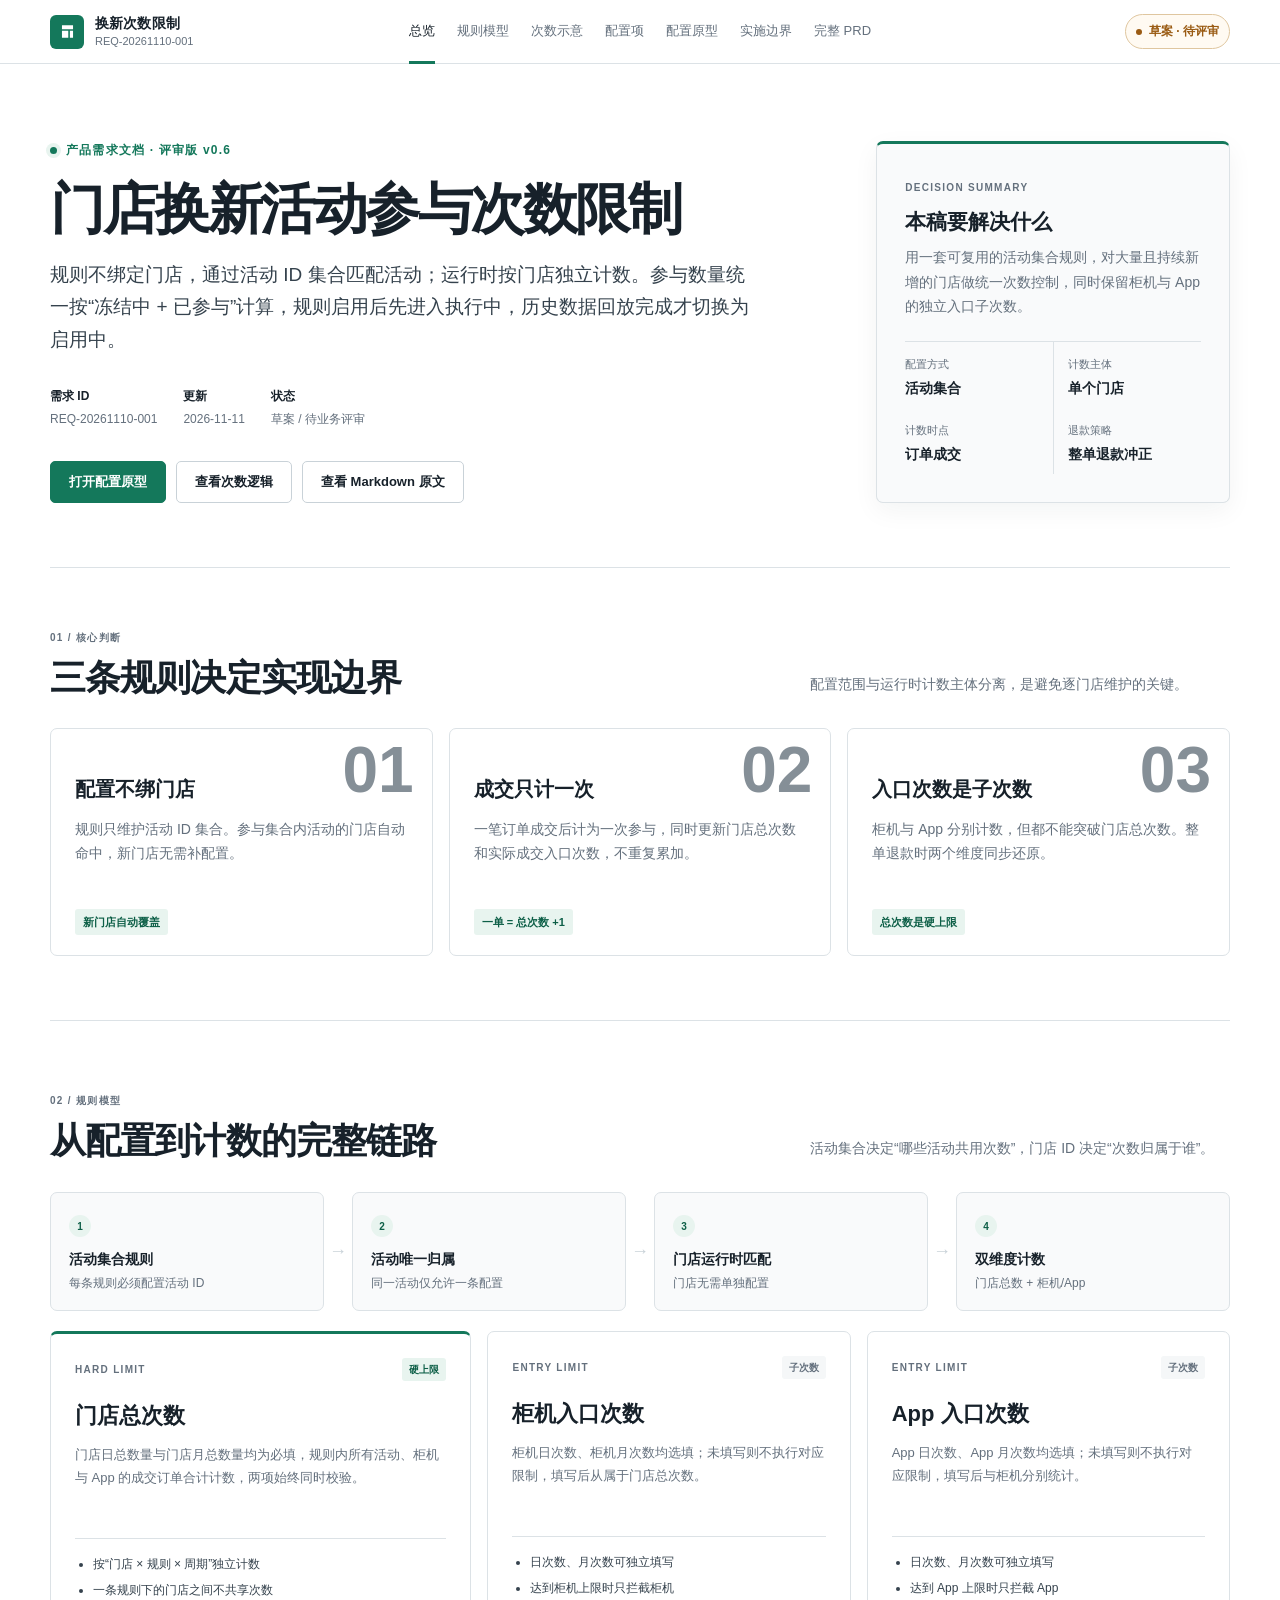
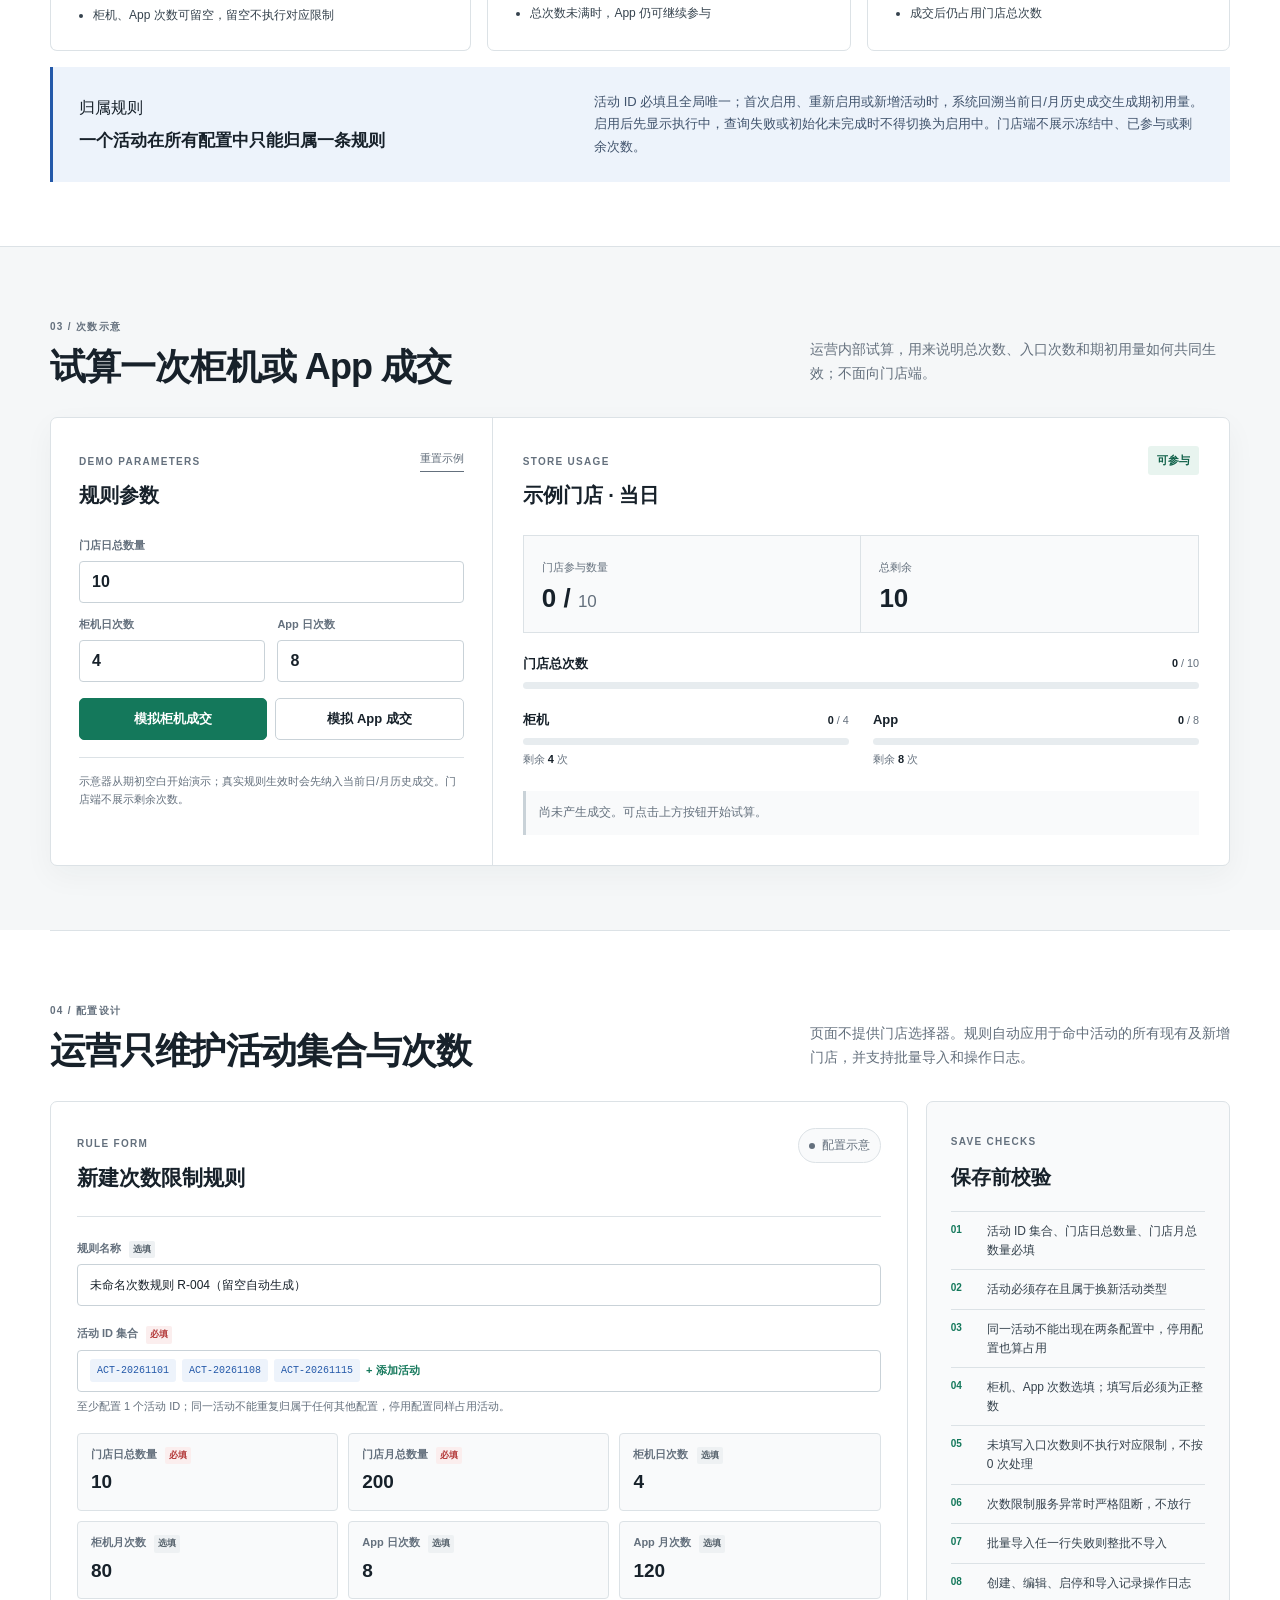
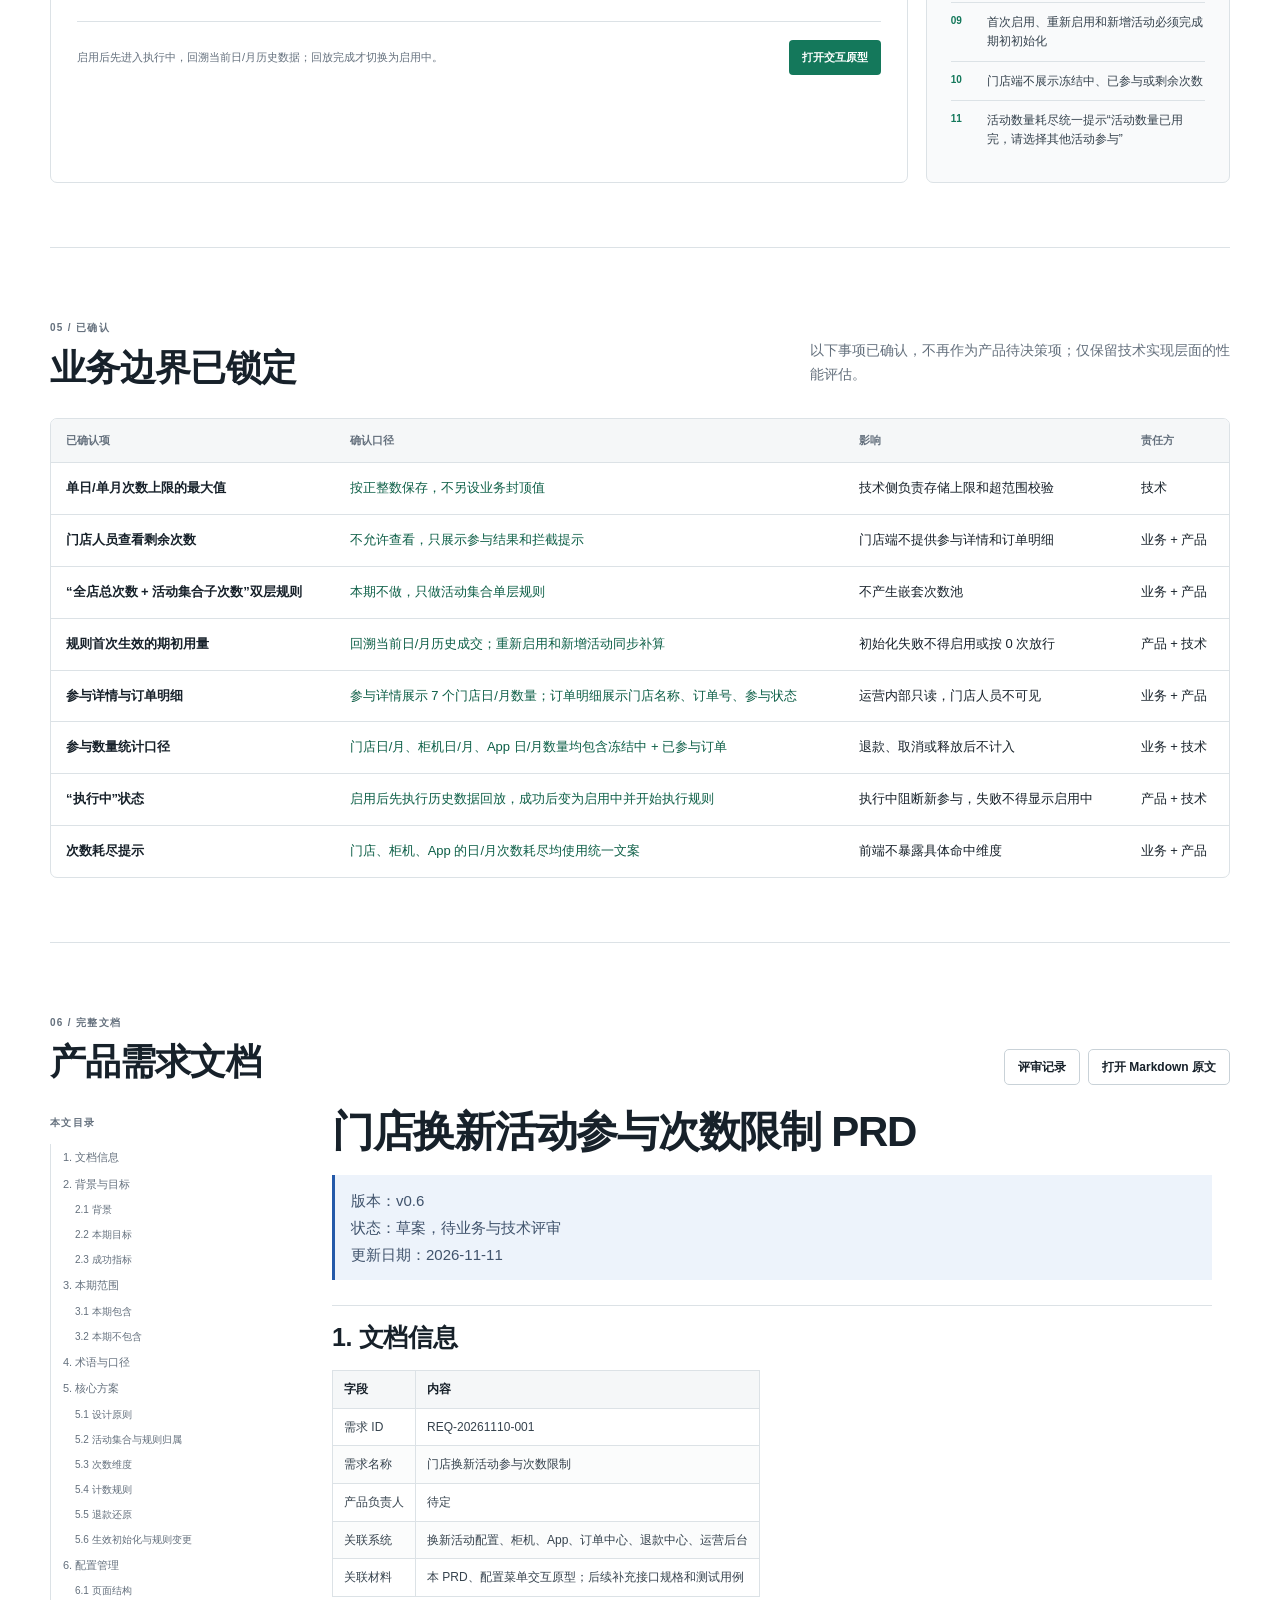
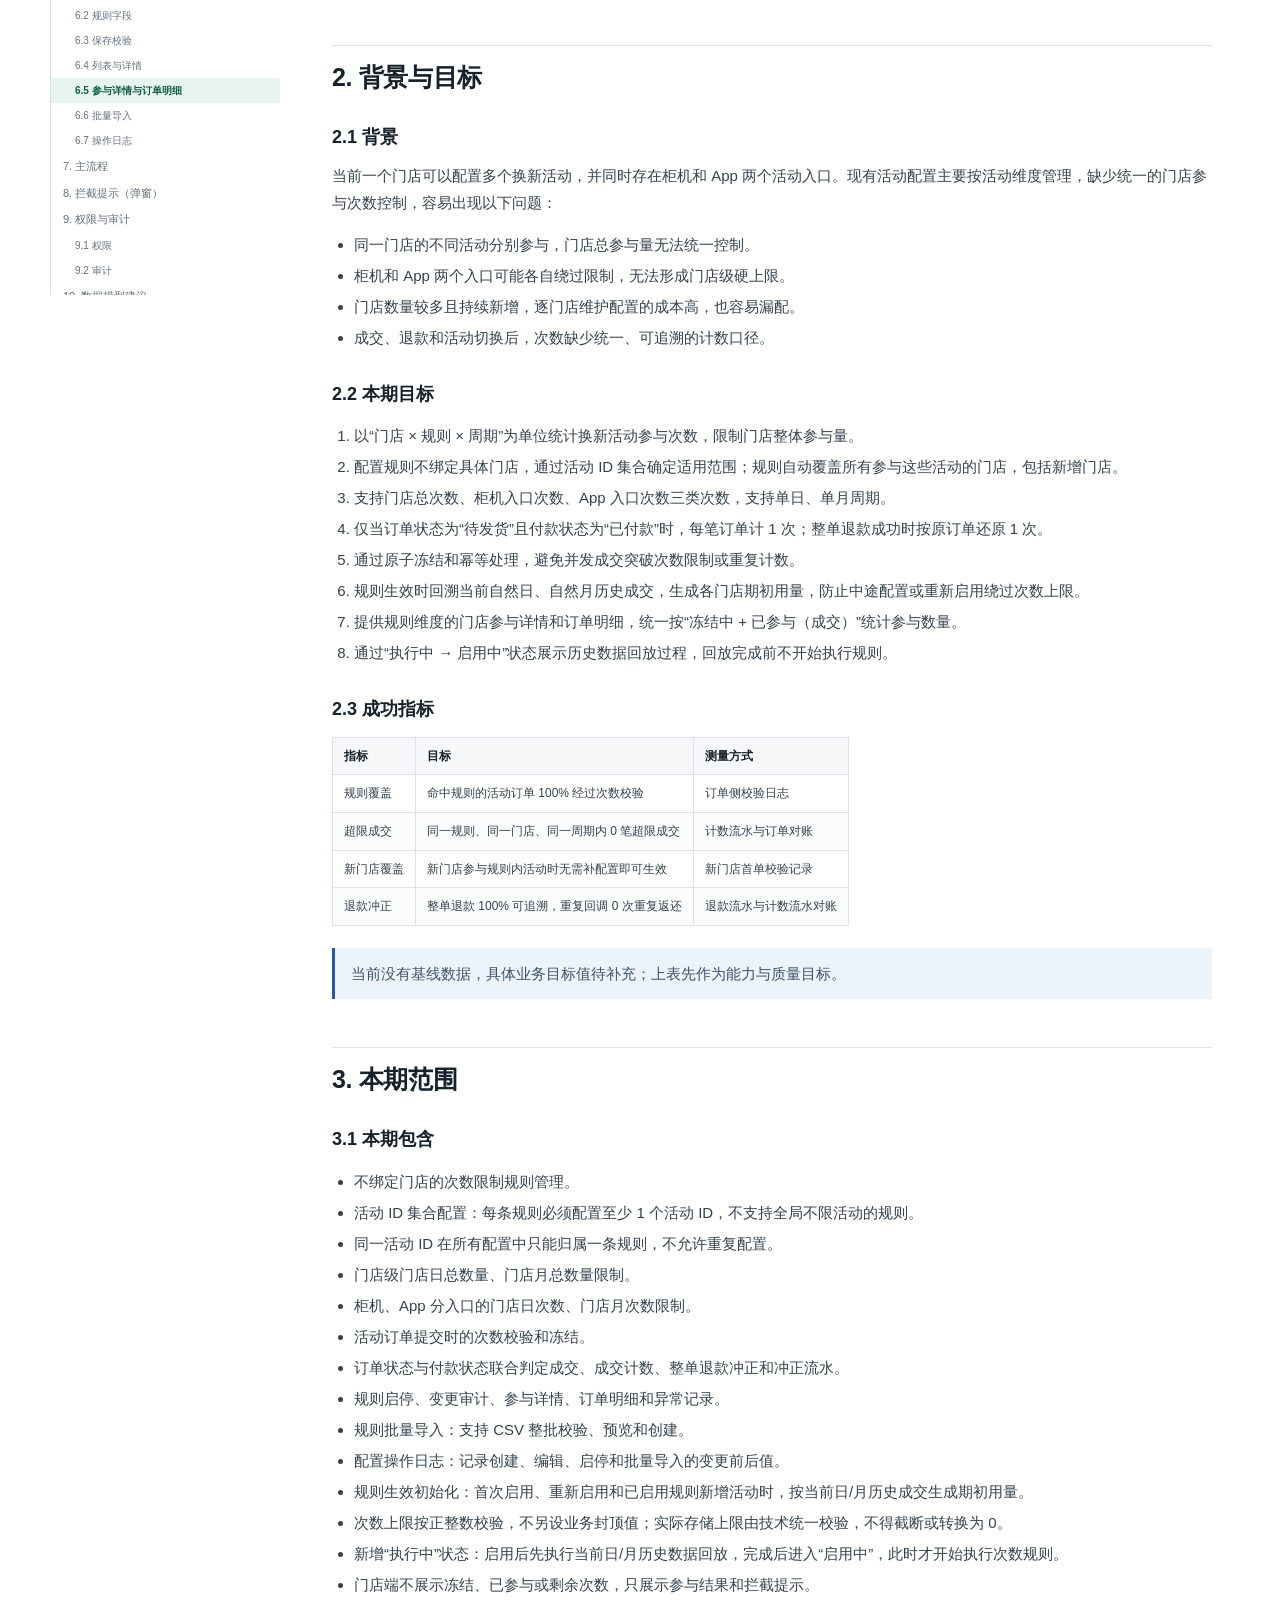
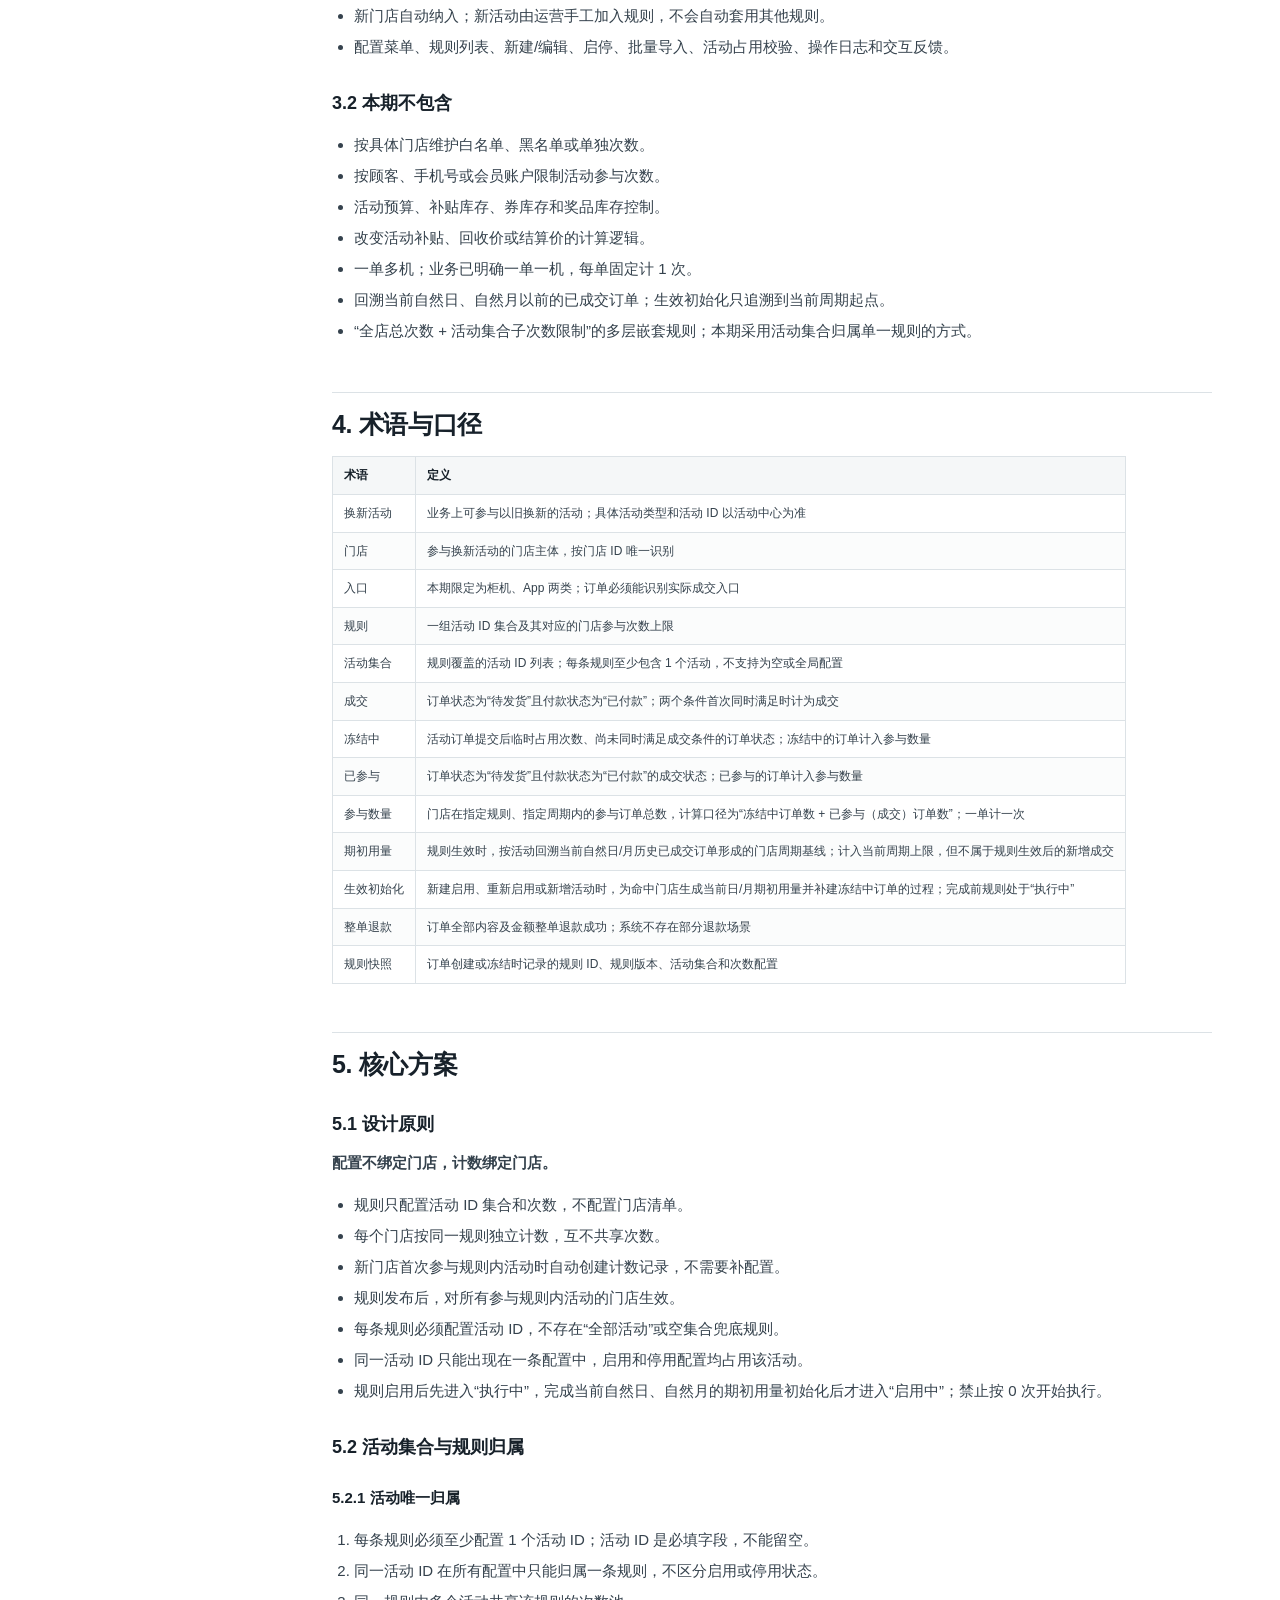
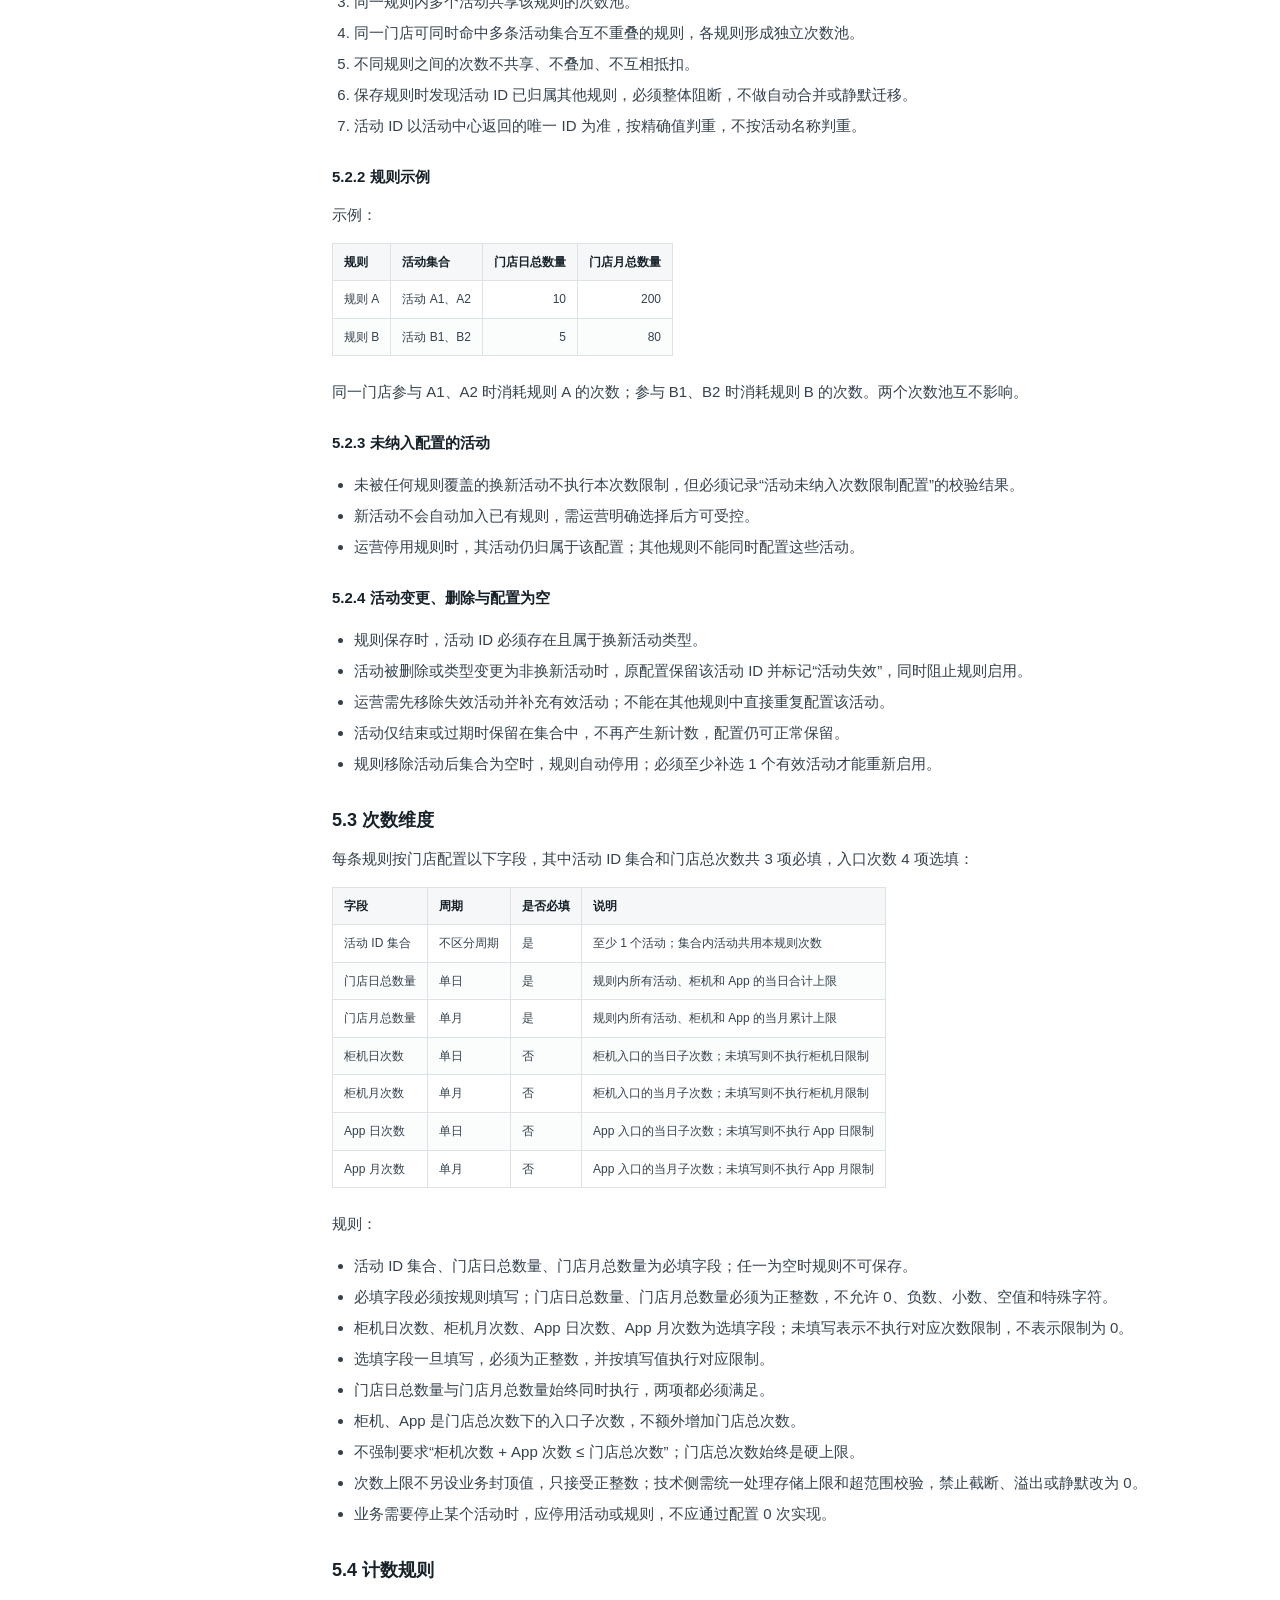
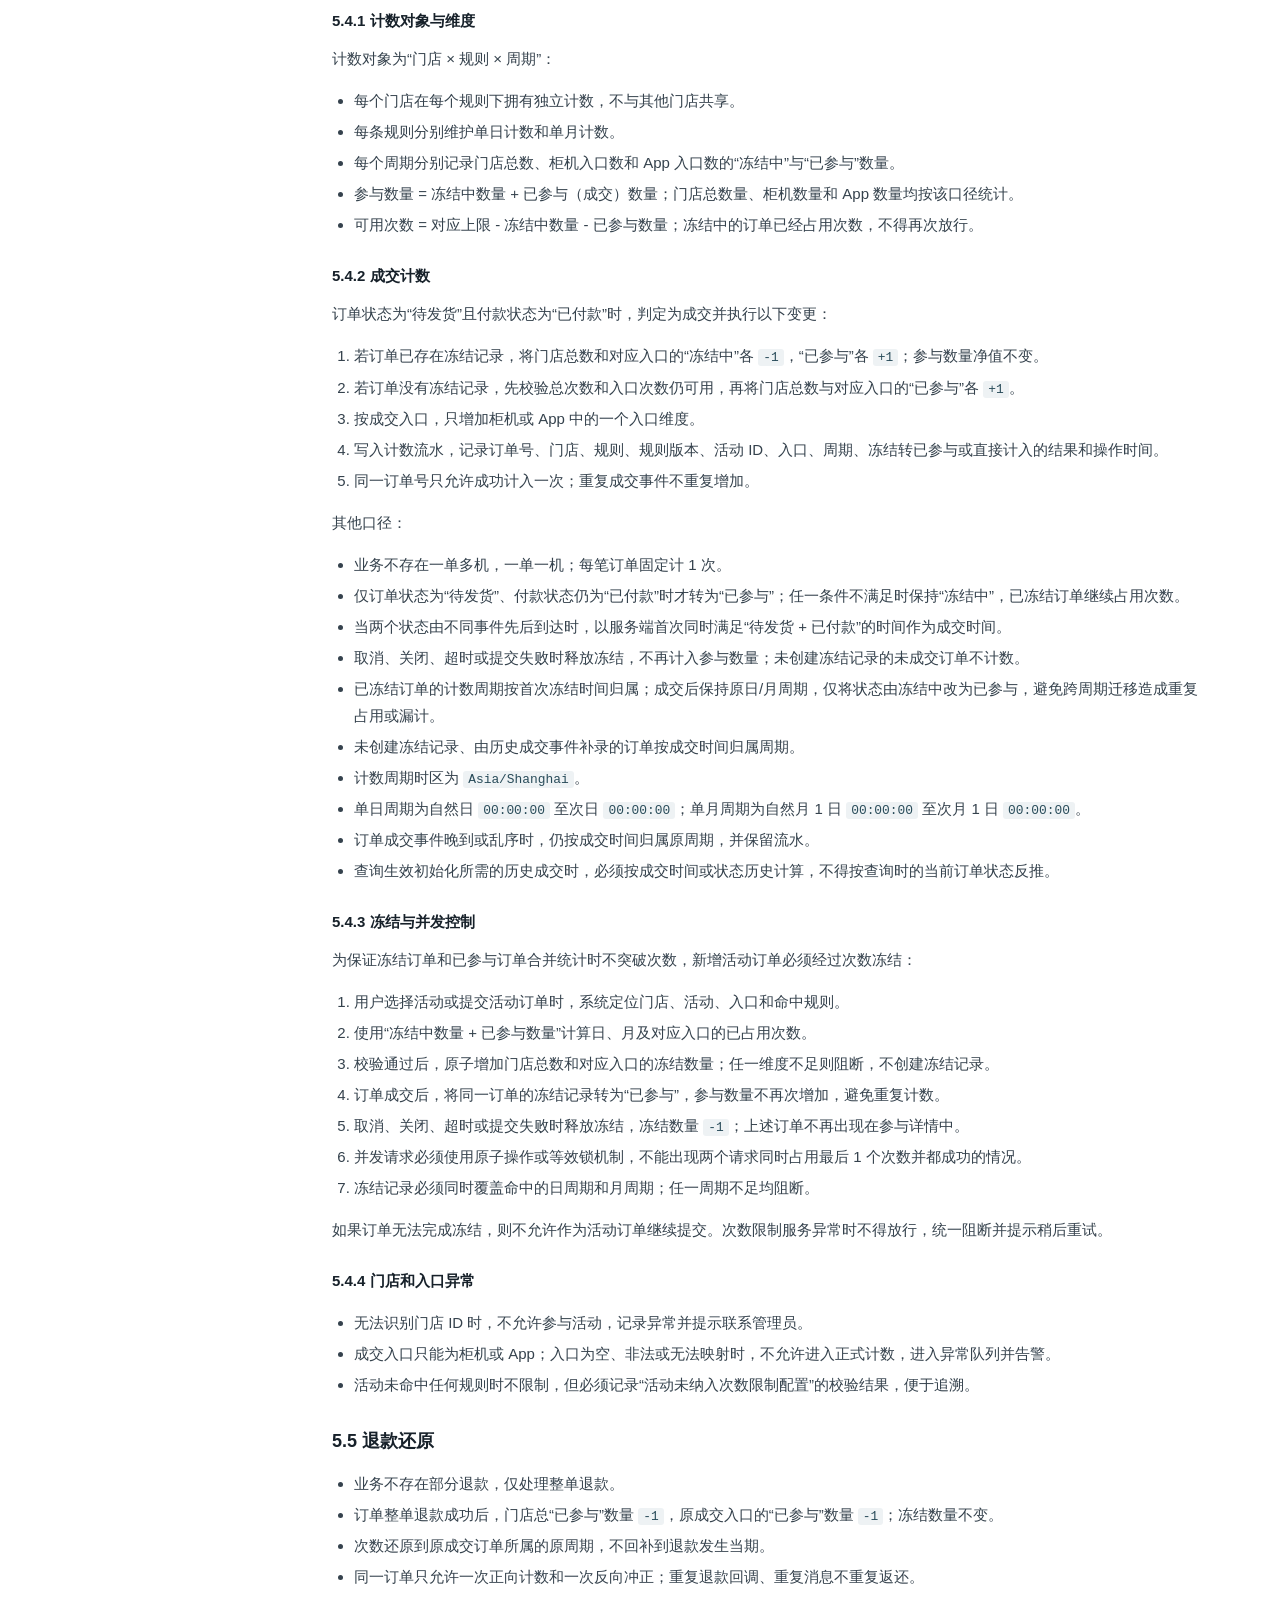
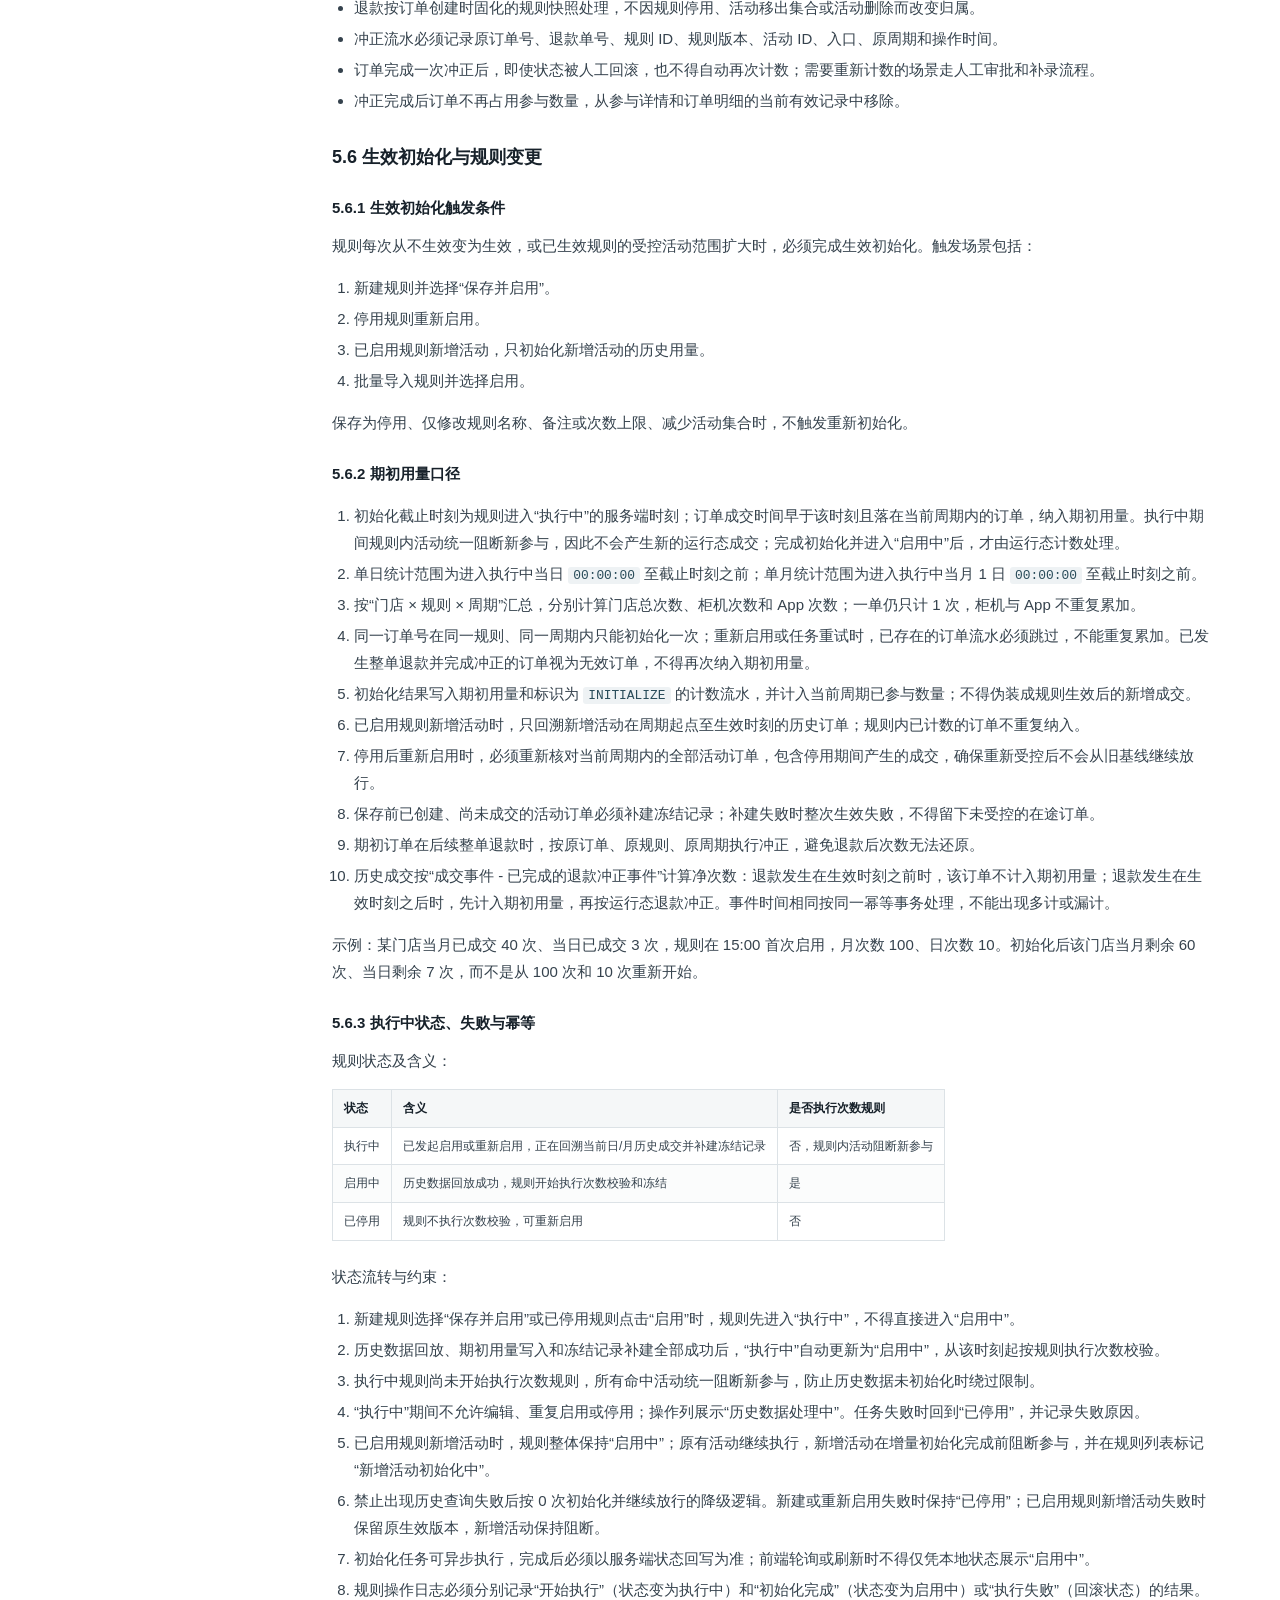
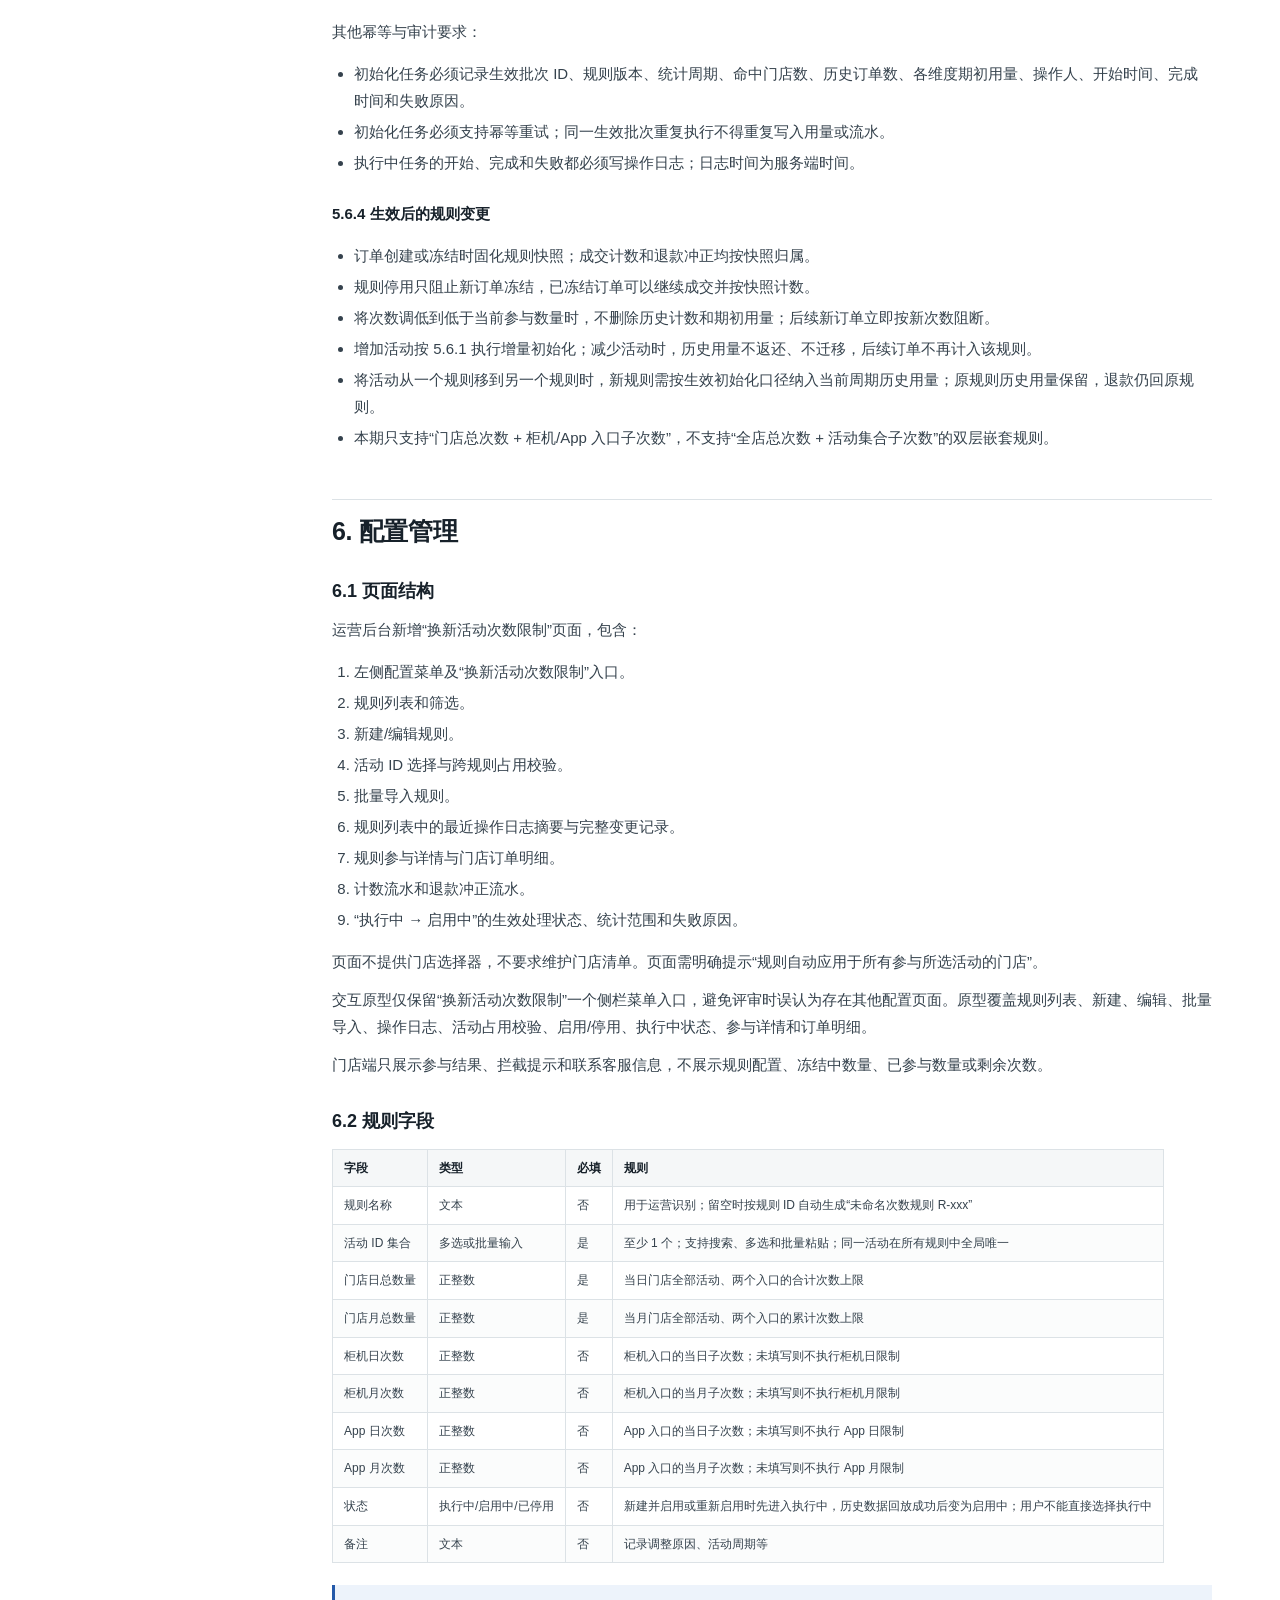
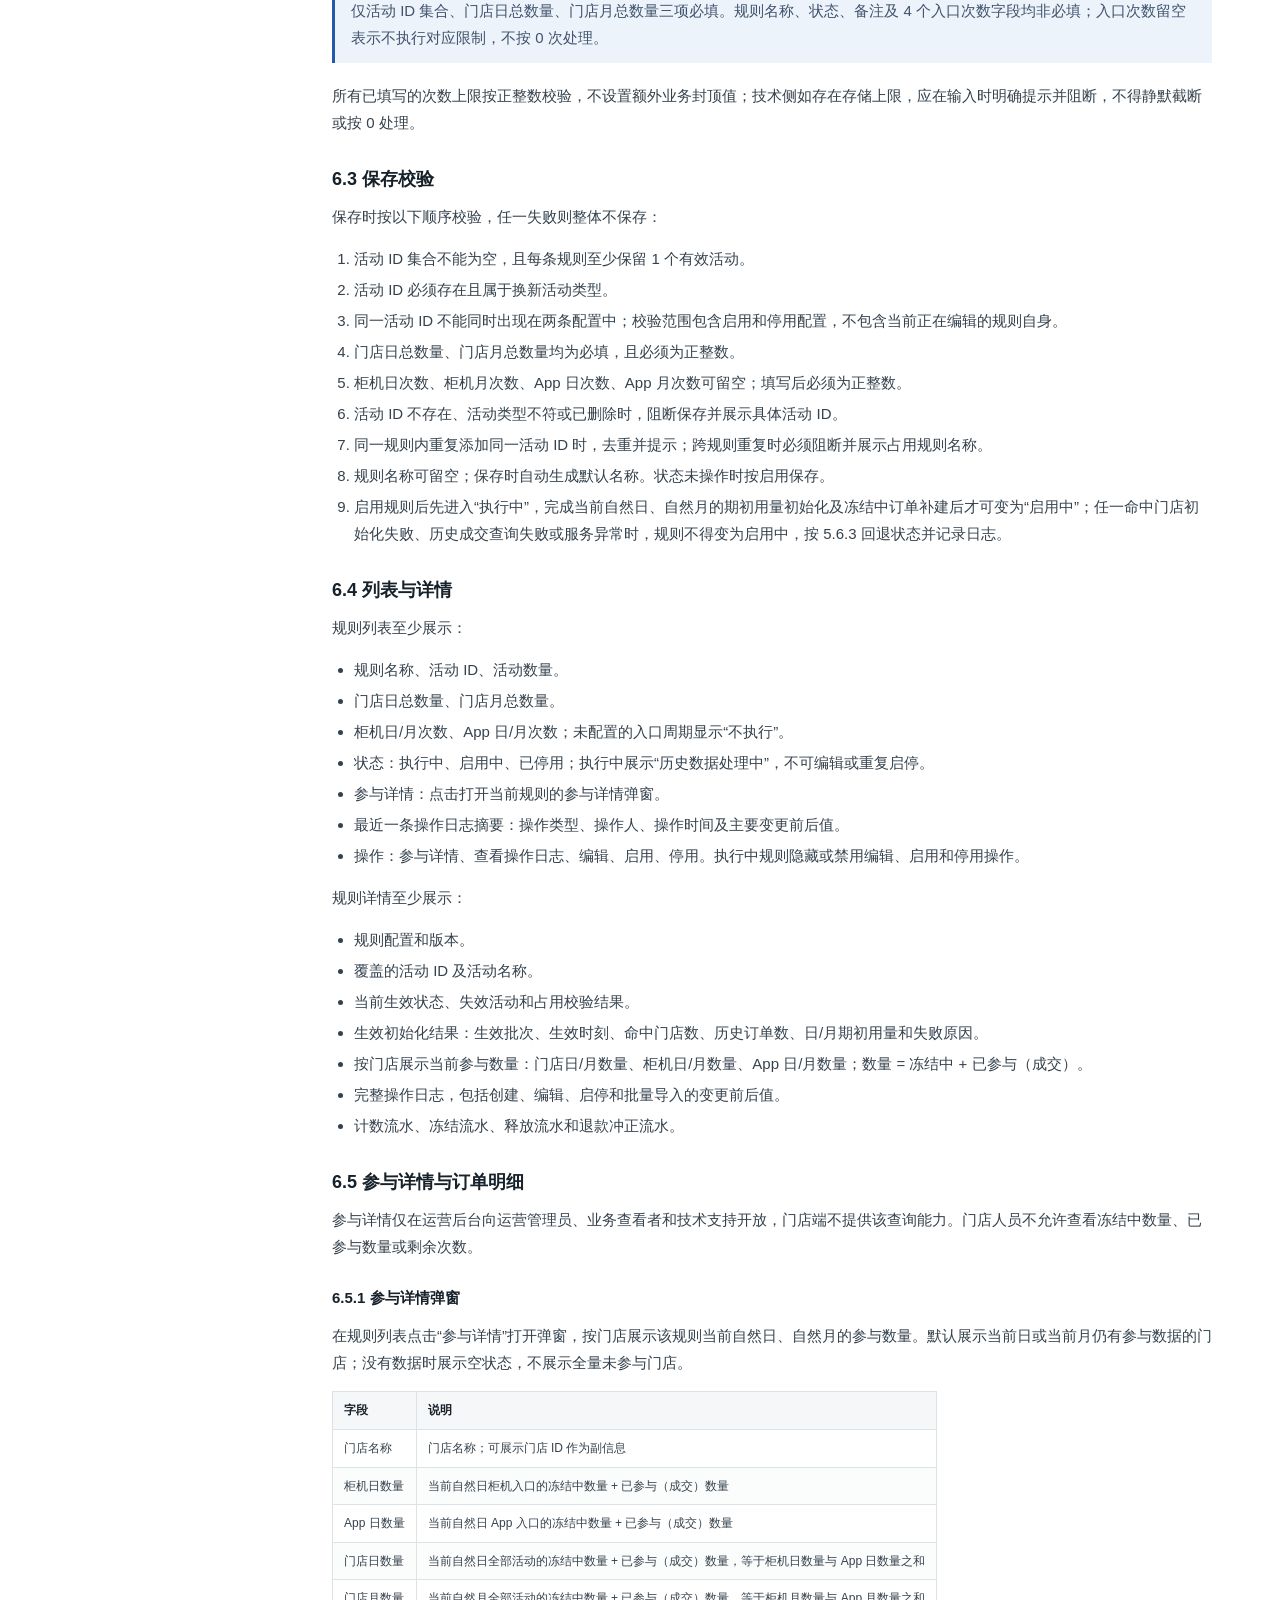
==== index.html @ c8ce3e5c "feat: add participation details and execution state" ====
<!doctype html>
<html lang="zh-CN">
<head>
  <meta charset="utf-8">
  <meta name="viewport" content="width=device-width, initial-scale=1">
  <meta name="description" content="门店换新活动参与次数限制 PRD 评审站：活动集合规则、冻结与已参与计数、执行中初始化、参与详情和订单明细。">
  <title>门店换新活动参与次数限制｜PRD 评审站</title>
  <link rel="icon" href="data:image/svg+xml,%3Csvg xmlns='http://www.w3.org/2000/svg' viewBox='0 0 64 64'%3E%3Crect width='64' height='64' rx='12' fill='%2314785b'/%3E%3Cpath d='M18 20h28v8H18zm0 16h12v8H18zm17 0h11v8H35z' fill='white'/%3E%3C/svg%3E">
  <link rel="stylesheet" href="assets/styles.css?v=20261110-5">
  <script src="assets/marked.min.js?v=20261110-2" defer></script>
  <script src="assets/app.js?v=20261110-5" defer></script>
</head>
<body>
  <a class="skip-link" href="#main-content">跳到主要内容</a>

  <header class="topbar">
    <a class="brand" href="#overview" aria-label="返回项目总览">
      <span class="brand-mark" aria-hidden="true">
        <svg viewBox="0 0 24 24" width="19" height="19"><path d="M5 4h14v5H5zm0 7h8v9H5zm10 0h4v9h-4z" fill="currentColor"/></svg>
      </span>
      <span class="brand-copy"><strong>换新次数限制</strong><small>REQ-20261110-001</small></span>
    </a>
    <nav class="topnav" aria-label="页面导航">
      <a href="#overview" class="is-active">总览</a>
      <a href="#model">规则模型</a>
      <a href="#simulator">次数示意</a>
      <a href="#configuration">配置项</a>
      <a href="prototype/">配置原型</a>
      <a href="#decisions">实施边界</a>
      <a href="#prd">完整 PRD</a>
    </nav>
    <span class="status-pill">草案 · 待评审</span>
  </header>

  <main id="main-content">
    <section class="hero" id="overview" aria-labelledby="page-title">
      <div class="hero-copy">
        <div class="eyebrow"><span class="eyebrow-dot"></span>产品需求文档 · 评审版 v0.6</div>
        <h1 id="page-title">门店换新活动参与次数限制</h1>
        <p class="hero-lead">规则不绑定门店，通过活动 ID 集合匹配活动；运行时按门店独立计数。参与数量统一按“冻结中 + 已参与”计算，规则启用后先进入执行中，历史数据回放完成才切换为启用中。</p>
        <div class="hero-meta" aria-label="文档信息">
          <span><b>需求 ID</b>REQ-20261110-001</span>
          <span><b>更新</b>2026-11-11</span>
          <span><b>状态</b>草案 / 待业务评审</span>
        </div>
        <div class="hero-actions">
          <a class="button primary" href="prototype/">打开配置原型</a>
          <a class="button secondary" href="#simulator">查看次数逻辑</a>
          <a class="button secondary" href="prd.md">查看 Markdown 原文</a>
        </div>
      </div>
      <aside class="hero-summary" aria-label="方案摘要">
        <span class="summary-kicker">DECISION SUMMARY</span>
        <h2>本稿要解决什么</h2>
        <p>用一套可复用的活动集合规则，对大量且持续新增的门店做统一次数控制，同时保留柜机与 App 的独立入口子次数。</p>
        <dl>
          <div><dt>配置方式</dt><dd>活动集合</dd></div>
          <div><dt>计数主体</dt><dd>单个门店</dd></div>
          <div><dt>计数时点</dt><dd>订单成交</dd></div>
          <div><dt>退款策略</dt><dd>整单退款冲正</dd></div>
        </dl>
      </aside>
    </section>

    <section class="section compact-section" aria-labelledby="principles-title">
      <div class="section-heading">
        <div>
          <span class="section-index">01 / 核心判断</span>
          <h2 id="principles-title">三条规则决定实现边界</h2>
        </div>
        <p>配置范围与运行时计数主体分离，是避免逐门店维护的关键。</p>
      </div>
      <div class="principle-grid">
        <article class="principle-card">
          <span class="principle-number" aria-hidden="true">01</span>
          <h3>配置不绑门店</h3>
          <p>规则只维护活动 ID 集合。参与集合内活动的门店自动命中，新门店无需补配置。</p>
          <span class="principle-tag">新门店自动覆盖</span>
        </article>
        <article class="principle-card">
          <span class="principle-number" aria-hidden="true">02</span>
          <h3>成交只计一次</h3>
          <p>一笔订单成交后计为一次参与，同时更新门店总次数和实际成交入口次数，不重复累加。</p>
          <span class="principle-tag">一单 = 总次数 +1</span>
        </article>
        <article class="principle-card">
          <span class="principle-number" aria-hidden="true">03</span>
          <h3>入口次数是子次数</h3>
          <p>柜机与 App 分别计数，但都不能突破门店总次数。整单退款时两个维度同步还原。</p>
          <span class="principle-tag">总次数是硬上限</span>
        </article>
      </div>
    </section>

    <section class="section" id="model" aria-labelledby="model-title">
      <div class="section-heading">
        <div>
          <span class="section-index">02 / 规则模型</span>
          <h2 id="model-title">从配置到计数的完整链路</h2>
        </div>
        <p>活动集合决定“哪些活动共用次数”，门店 ID 决定“次数归属于谁”。</p>
      </div>

      <div class="flow" aria-label="规则执行链路">
        <article><span>1</span><strong>活动集合规则</strong><p>每条规则必须配置活动 ID</p></article>
        <i aria-hidden="true">→</i>
        <article><span>2</span><strong>活动唯一归属</strong><p>同一活动仅允许一条配置</p></article>
        <i aria-hidden="true">→</i>
        <article><span>3</span><strong>门店运行时匹配</strong><p>门店无需单独配置</p></article>
        <i aria-hidden="true">→</i>
        <article><span>4</span><strong>双维度计数</strong><p>门店总数 + 柜机/App</p></article>
      </div>

      <div class="model-grid">
        <article class="model-card total-card">
          <div class="model-card-head"><span class="model-kicker">HARD LIMIT</span><span class="model-badge">硬上限</span></div>
          <h3>门店总次数</h3>
          <p>门店日总数量与门店月总数量均为必填，规则内所有活动、柜机与 App 的成交订单合计计数，两项始终同时校验。</p>
          <ul>
            <li>按“门店 × 规则 × 周期”独立计数</li>
            <li>一条规则下的门店之间不共享次数</li>
            <li>柜机、App 次数可留空，留空不执行对应限制</li>
          </ul>
        </article>
        <article class="model-card">
          <div class="model-card-head"><span class="model-kicker">ENTRY LIMIT</span><span class="model-badge neutral">子次数</span></div>
          <h3>柜机入口次数</h3>
          <p>柜机日次数、柜机月次数均选填；未填写则不执行对应限制，填写后从属于门店总次数。</p>
          <ul>
            <li>日次数、月次数可独立填写</li>
            <li>达到柜机上限时只拦截柜机</li>
            <li>总次数未满时，App 仍可继续参与</li>
          </ul>
        </article>
        <article class="model-card">
          <div class="model-card-head"><span class="model-kicker">ENTRY LIMIT</span><span class="model-badge neutral">子次数</span></div>
          <h3>App 入口次数</h3>
          <p>App 日次数、App 月次数均选填；未填写则不执行对应限制，填写后与柜机分别统计。</p>
          <ul>
            <li>日次数、月次数可独立填写</li>
            <li>达到 App 上限时只拦截 App</li>
            <li>成交后仍占用门店总次数</li>
          </ul>
        </article>
      </div>

      <div class="scope-note">
        <div>
          <span class="scope-note-label">归属规则</span>
          <h3>一个活动在所有配置中只能归属一条规则</h3>
        </div>
        <p>活动 ID 必填且全局唯一；首次启用、重新启用或新增活动时，系统回溯当前日/月历史成交生成期初用量。启用后先显示执行中，查询失败或初始化未完成时不得切换为启用中。门店端不展示冻结中、已参与或剩余次数。</p>
      </div>
    </section>

    <section class="section simulator-section" id="simulator" aria-labelledby="simulator-title">
      <div class="section-heading">
        <div>
          <span class="section-index">03 / 次数示意</span>
          <h2 id="simulator-title">试算一次柜机或 App 成交</h2>
        </div>
        <p>运营内部试算，用来说明总次数、入口次数和期初用量如何共同生效；不面向门店端。</p>
      </div>

      <div class="simulator-shell">
        <div class="simulator-controls">
          <div class="control-heading">
            <div><span class="section-index">DEMO PARAMETERS</span><h3>规则参数</h3></div>
            <button class="text-button" type="button" id="reset-simulator">重置示例</button>
          </div>
          <div class="number-grid">
            <label>门店日总数量<input id="total-limit" type="number" min="1" max="9999" step="1" value="10"></label>
            <label>柜机日次数<input id="cabinet-limit" type="number" min="1" max="9999" step="1" value="4"></label>
            <label>App 日次数<input id="app-limit" type="number" min="1" max="9999" step="1" value="8"></label>
          </div>
          <div class="control-actions">
            <button class="button primary" type="button" id="simulate-cabinet">模拟柜机成交</button>
            <button class="button secondary" type="button" id="simulate-app">模拟 App 成交</button>
          </div>
          <p class="demo-note">示意器从期初空白开始演示；真实规则生效时会先纳入当前日/月历史成交。门店端不展示剩余次数。</p>
        </div>

        <div class="usage-panel" aria-live="polite">
          <div class="usage-heading">
            <div><span class="section-index">STORE USAGE</span><h3>示例门店 · 当日</h3></div>
            <span class="usage-status" id="usage-status">可参与</span>
          </div>
          <div class="usage-summary">
            <div><span>门店参与数量</span><strong><b id="total-used">0</b> / <em id="total-limit-view">10</em></strong></div>
            <div><span>总剩余</span><strong id="total-remaining">10</strong></div>
          </div>
          <div class="usage-row" data-entry="total">
            <div class="usage-row-head"><span>门店总次数</span><small><b id="total-used-row">0</b> / <em id="total-limit-row">10</em></small></div>
            <div class="progress-track" role="progressbar" aria-label="门店总次数使用进度" aria-valuemin="0" aria-valuemax="10" aria-valuenow="0" id="total-progress"><span></span></div>
          </div>
          <div class="entry-grid">
            <div class="usage-row" data-entry="cabinet">
              <div class="usage-row-head"><span>柜机</span><small><b id="cabinet-used">0</b> / <em id="cabinet-limit-view">4</em></small></div>
              <div class="progress-track" role="progressbar" aria-label="柜机次数使用进度" aria-valuemin="0" aria-valuemax="4" aria-valuenow="0" id="cabinet-progress"><span></span></div>
              <p class="entry-remaining">剩余 <b id="cabinet-remaining">4</b> 次</p>
            </div>
            <div class="usage-row" data-entry="app">
              <div class="usage-row-head"><span>App</span><small><b id="app-used">0</b> / <em id="app-limit-view">8</em></small></div>
              <div class="progress-track" role="progressbar" aria-label="App 次数使用进度" aria-valuemin="0" aria-valuemax="8" aria-valuenow="0" id="app-progress"><span></span></div>
              <p class="entry-remaining">剩余 <b id="app-remaining">8</b> 次</p>
            </div>
          </div>
          <div class="simulator-message" id="simulator-message" role="status">尚未产生成交。可点击上方按钮开始试算。</div>
        </div>
      </div>
    </section>

    <section class="section" id="configuration" aria-labelledby="configuration-title">
      <div class="section-heading">
        <div>
          <span class="section-index">04 / 配置设计</span>
          <h2 id="configuration-title">运营只维护活动集合与次数</h2>
        </div>
        <p>页面不提供门店选择器。规则自动应用于命中活动的所有现有及新增门店，并支持批量导入和操作日志。</p>
      </div>

      <div class="config-layout">
        <div class="config-card">
          <div class="config-card-head">
            <div><span class="section-index">RULE FORM</span><h3>新建次数限制规则</h3></div>
            <span class="status-pill subtle">配置示意</span>
          </div>
          <div class="config-fields">
            <div class="config-field wide"><label>规则名称 <span class="optional-mark">选填</span></label><div class="mock-input">未命名次数规则 R-004（留空自动生成）</div></div>
            <div class="config-field wide"><label>活动 ID 集合 <span class="required-mark">必填</span></label><div class="mock-input tags"><span>ACT-20261101</span><span>ACT-20261108</span><span>ACT-20261115</span><b>+ 添加活动</b></div><small>至少配置 1 个活动 ID；同一活动不能重复归属于任何其他配置，停用配置同样占用活动。</small></div>
            <div class="limit-fields">
              <div><label>门店日总数量 <span class="required-mark">必填</span></label><strong>10</strong></div>
              <div><label>门店月总数量 <span class="required-mark">必填</span></label><strong>200</strong></div>
              <div><label>柜机日次数 <span class="optional-mark">选填</span></label><strong>4</strong></div>
              <div><label>柜机月次数 <span class="optional-mark">选填</span></label><strong>80</strong></div>
              <div><label>App 日次数 <span class="optional-mark">选填</span></label><strong>8</strong></div>
              <div><label>App 月次数 <span class="optional-mark">选填</span></label><strong>120</strong></div>
            </div>
          </div>
          <div class="config-foot"><span>启用后先进入执行中，回溯当前日/月历史数据；回放完成才切换为启用中。</span><a class="mock-action" href="prototype/">打开交互原型</a></div>
        </div>

        <aside class="validation-card" aria-labelledby="validation-title">
          <span class="section-index">SAVE CHECKS</span>
          <h3 id="validation-title">保存前校验</h3>
          <ol class="check-list">
            <li><span>01</span>活动 ID 集合、门店日总数量、门店月总数量必填</li>
            <li><span>02</span>活动必须存在且属于换新活动类型</li>
            <li><span>03</span>同一活动不能出现在两条配置中，停用配置也算占用</li>
            <li><span>04</span>柜机、App 次数选填；填写后必须为正整数</li>
            <li><span>05</span>未填写入口次数则不执行对应限制，不按 0 次处理</li>
            <li><span>06</span>次数限制服务异常时严格阻断，不放行</li>
            <li><span>07</span>批量导入任一行失败则整批不导入</li>
            <li><span>08</span>创建、编辑、启停和导入记录操作日志</li>
            <li><span>09</span>首次启用、重新启用和新增活动必须完成期初初始化</li>
            <li><span>10</span>门店端不展示冻结中、已参与或剩余次数</li>
            <li><span>11</span>活动数量耗尽统一提示“活动数量已用完，请选择其他活动参与”</li>
          </ol>
        </aside>
      </div>
    </section>

    <section class="section" id="decisions" aria-labelledby="decisions-title">
      <div class="section-heading">
        <div>
          <span class="section-index">05 / 已确认</span>
          <h2 id="decisions-title">业务边界已锁定</h2>
        </div>
        <p>以下事项已确认，不再作为产品待决策项；仅保留技术实现层面的性能评估。</p>
      </div>
      <div class="decision-table-wrap" role="region" aria-label="业务边界表格，可横向滚动" tabindex="0">
        <table class="decision-table">
          <thead><tr><th>已确认项</th><th>确认口径</th><th>影响</th><th>责任方</th></tr></thead>
          <tbody>
            <tr><td>单日/单月次数上限的最大值</td><td>按正整数保存，不另设业务封顶值</td><td>技术侧负责存储上限和超范围校验</td><td>技术</td></tr>
            <tr><td>门店人员查看剩余次数</td><td>不允许查看，只展示参与结果和拦截提示</td><td>门店端不提供参与详情和订单明细</td><td>业务 + 产品</td></tr>
            <tr><td>“全店总次数 + 活动集合子次数”双层规则</td><td>本期不做，只做活动集合单层规则</td><td>不产生嵌套次数池</td><td>业务 + 产品</td></tr>
            <tr><td>规则首次生效的期初用量</td><td>回溯当前日/月历史成交；重新启用和新增活动同步补算</td><td>初始化失败不得启用或按 0 次放行</td><td>产品 + 技术</td></tr>
            <tr><td>参与详情与订单明细</td><td>参与详情展示 7 个门店日/月数量；订单明细展示门店名称、订单号、参与状态</td><td>运营内部只读，门店人员不可见</td><td>业务 + 产品</td></tr>
            <tr><td>参与数量统计口径</td><td>门店日/月、柜机日/月、App 日/月数量均包含冻结中 + 已参与订单</td><td>退款、取消或释放后不计入</td><td>业务 + 技术</td></tr>
            <tr><td>“执行中”状态</td><td>启用后先执行历史数据回放，成功后变为启用中并开始执行规则</td><td>执行中阻断新参与，失败不得显示启用中</td><td>产品 + 技术</td></tr>
            <tr><td>次数耗尽提示</td><td>门店、柜机、App 的日/月次数耗尽均使用统一文案</td><td>前端不暴露具体命中维度</td><td>业务 + 产品</td></tr>
          </tbody>
        </table>
      </div>
    </section>

    <section class="section document-section" id="prd" aria-labelledby="prd-title">
      <div class="section-heading document-heading">
        <div>
          <span class="section-index">06 / 完整文档</span>
          <h2 id="prd-title">产品需求文档</h2>
        </div>
        <div class="document-actions">
          <a class="button secondary compact" href="review-record.md">评审记录</a>
          <a class="button secondary compact" href="prd.md">打开 Markdown 原文</a>
        </div>
      </div>
      <div class="document-shell">
        <aside class="document-aside">
          <span class="toc-label">本文目录</span>
          <nav id="document-toc" class="document-toc" aria-label="PRD 目录"><p class="toc-loading">正在加载目录…</p></nav>
        </aside>
        <article class="document-content" id="document-content" aria-live="polite">
          <p class="toc-loading">正在加载 PRD 正文…</p>
        </article>
      </div>
    </section>
  </main>

  <footer class="footer">
    <div><strong>门店换新活动参与次数限制</strong><span>REQ-20261110-001 · PRD v0.6 · 草案</span></div>
    <p>本页为静态评审站，不连接真实活动、订单或退款系统；示例数据仅用于规则说明。<a href="review-record.md">评审与发布记录</a></p>
  </footer>

  <button class="back-to-top" id="back-to-top" type="button" aria-label="返回顶部">↑</button>
</body>
</html>
---- assets/styles.css ----
:root {
  --bg: #ffffff;
  --surface: #f5f7f8;
  --surface-2: #f9fafb;
  --ink: #17212a;
  --ink-2: #35424d;
  --muted: #64707d;
  --line: #dce2e6;
  --line-strong: #c9d2d8;
  --green: #14785b;
  --green-dark: #0d5f47;
  --green-soft: #e8f4ef;
  --blue: #2459a9;
  --blue-soft: #edf3fb;
  --amber: #9a5b13;
  --amber-soft: #fcf3e7;
  --red: #b43b3b;
  --red-soft: #fbeeee;
  --shadow: 0 18px 44px rgba(20, 38, 48, .10);
  --radius: 7px;
  --content: 1180px;
  --font: -apple-system, BlinkMacSystemFont, "Segoe UI", "PingFang SC", "Hiragino Sans GB", "Microsoft YaHei", sans-serif;
}

* { box-sizing: border-box; }
html { scroll-behavior: smooth; scroll-padding-top: 80px; }
body { margin: 0; background: var(--bg); color: var(--ink); font-family: var(--font); font-size: 16px; line-height: 1.72; -webkit-font-smoothing: antialiased; }
a { color: inherit; }
button, input { font: inherit; }
button, a { -webkit-tap-highlight-color: transparent; }
button:focus-visible, a:focus-visible, input:focus-visible { outline: 3px solid rgba(20, 120, 91, .3); outline-offset: 3px; }

.skip-link { position: fixed; left: 16px; top: -80px; z-index: 100; padding: 10px 16px; background: var(--ink); color: #fff; border-radius: 4px; text-decoration: none; transition: top .15s; }
.skip-link:focus { top: 12px; }

.topbar { position: sticky; top: 0; z-index: 40; height: 64px; display: grid; grid-template-columns: minmax(230px, 1fr) auto minmax(160px, 1fr); align-items: center; gap: 28px; padding: 0 max(24px, calc((100vw - var(--content)) / 2)); border-bottom: 1px solid var(--line); background: rgba(255, 255, 255, .96); backdrop-filter: blur(12px); }
.brand { display: flex; align-items: center; gap: 11px; min-width: 0; text-decoration: none; }
.brand-mark { width: 34px; height: 34px; flex: 0 0 auto; display: grid; place-items: center; border-radius: 6px; background: var(--green); color: #fff; }
.brand-copy { display: flex; min-width: 0; flex-direction: column; line-height: 1.22; }
.brand-copy strong { font-size: 14px; letter-spacing: .01em; }
.brand-copy small { margin-top: 3px; color: var(--muted); font-size: 11px; font-variant-numeric: tabular-nums; }
.topnav { display: flex; align-self: stretch; align-items: center; gap: 22px; }
.topnav a { position: relative; display: flex; align-items: center; height: 100%; color: var(--muted); font-size: 13px; text-decoration: none; white-space: nowrap; }
.topnav a:hover, .topnav a.is-active { color: var(--ink); }
.topnav a.is-active::after { content: ""; position: absolute; left: 0; right: 0; bottom: -1px; height: 3px; background: var(--green); }
.status-pill { justify-self: end; display: inline-flex; align-items: center; gap: 7px; padding: 6px 10px; border: 1px solid #dfc69f; border-radius: 999px; background: #fffaf2; color: var(--amber); font-size: 12px; font-weight: 650; white-space: nowrap; }
.status-pill::before { content: ""; width: 6px; height: 6px; border-radius: 50%; background: currentColor; }
.status-pill.subtle { border-color: var(--line); background: var(--surface-2); color: var(--muted); font-weight: 550; }

.hero { width: min(var(--content), calc(100% - 48px)); margin: 0 auto; padding: 76px 0 64px; display: grid; grid-template-columns: minmax(0, 1.5fr) minmax(330px, .7fr); gap: 68px; align-items: center; }
.eyebrow { display: flex; align-items: center; gap: 9px; color: var(--green); font-size: 12px; font-weight: 700; letter-spacing: .1em; }
.eyebrow-dot { width: 7px; height: 7px; border-radius: 50%; background: var(--green); box-shadow: 0 0 0 4px var(--green-soft); }
.hero h1 { margin: 18px 0 20px; max-width: 760px; font-size: clamp(38px, 4.3vw, 58px); line-height: 1.1; letter-spacing: -.045em; }
.hero-lead { max-width: 710px; margin: 0; color: var(--ink-2); font-size: 19px; line-height: 1.7; }
.hero-meta { display: flex; flex-wrap: wrap; gap: 26px; margin-top: 30px; color: var(--muted); font-size: 12px; }
.hero-meta span { display: flex; flex-direction: column; gap: 2px; }
.hero-meta b { color: var(--ink); font-size: 12px; font-weight: 650; }
.hero-actions { display: flex; flex-wrap: wrap; gap: 10px; margin-top: 32px; }
.button { min-height: 42px; display: inline-flex; align-items: center; justify-content: center; padding: 0 18px; border: 1px solid transparent; border-radius: 5px; cursor: pointer; font-size: 13px; font-weight: 650; text-decoration: none; transition: background .15s, border-color .15s, transform .15s; }
.button:hover { transform: translateY(-1px); }
.button.primary { border-color: var(--green); background: var(--green); color: #fff; }
.button.primary:hover { border-color: var(--green-dark); background: var(--green-dark); }
.button.secondary { border-color: var(--line-strong); background: #fff; color: var(--ink); }
.button.secondary:hover { border-color: #aebbc3; background: var(--surface-2); }
.button.compact { min-height: 36px; padding: 0 13px; font-size: 12px; }

.hero-summary { padding: 28px; border: 1px solid var(--line); border-top: 3px solid var(--green); border-radius: var(--radius); background: var(--surface-2); box-shadow: 0 8px 26px rgba(20, 38, 48, .05); }
.summary-kicker, .section-index, .model-kicker, .toc-label { color: var(--muted); font-size: 10px; font-weight: 750; letter-spacing: .13em; }
.hero-summary h2 { margin: 9px 0 10px; font-size: 21px; line-height: 1.3; }
.hero-summary > p { margin: 0; color: var(--muted); font-size: 14px; line-height: 1.75; }
.hero-summary dl { margin: 22px 0 0; display: grid; grid-template-columns: 1fr 1fr; gap: 0; border-top: 1px solid var(--line); }
.hero-summary dl div { padding: 13px 8px 8px 0; }
.hero-summary dl div:nth-child(even) { padding-left: 14px; border-left: 1px solid var(--line); }
.hero-summary dt { color: var(--muted); font-size: 11px; }
.hero-summary dd { margin: 2px 0 0; font-size: 14px; font-weight: 700; }

.section { width: min(var(--content), calc(100% - 48px)); margin: 0 auto; padding: 64px 0; border-top: 1px solid var(--line); }
.compact-section { padding-top: 54px; }
.section-heading { display: flex; justify-content: space-between; align-items: flex-end; gap: 34px; margin-bottom: 28px; }
.section-heading h2 { margin: 6px 0 0; font-size: clamp(27px, 3vw, 36px); line-height: 1.24; letter-spacing: -.025em; }
.section-heading > p { width: min(420px, 42%); margin: 0 0 4px; color: var(--muted); font-size: 14px; }
.principle-grid { display: grid; grid-template-columns: repeat(3, 1fr); gap: 16px; }
.principle-card { position: relative; min-height: 228px; padding: 25px 24px 20px; overflow: hidden; border: 1px solid var(--line); border-radius: var(--radius); background: #fff; }
.principle-card:hover { border-color: var(--line-strong); }
.principle-number { position: absolute; right: 18px; top: 9px; color: #858f97; font-size: 64px; font-weight: 800; line-height: 1; }
.principle-card h3 { position: relative; margin: 18px 0 10px; font-size: 20px; }
.principle-card p { position: relative; margin: 0; color: var(--muted); font-size: 14px; }
.principle-tag { position: absolute; left: 24px; bottom: 20px; display: inline-block; padding: 4px 8px; border-radius: 3px; background: var(--green-soft); color: var(--green-dark); font-size: 11px; font-weight: 650; }

.flow { display: grid; grid-template-columns: 1fr 28px 1fr 28px 1fr 28px 1fr; align-items: stretch; margin-bottom: 20px; }
.flow article { min-height: 118px; padding: 18px; border: 1px solid var(--line); border-radius: var(--radius); background: var(--surface-2); }
.flow article span { display: inline-grid; width: 22px; height: 22px; place-items: center; border-radius: 50%; background: var(--green-soft); color: var(--green-dark); font-size: 10px; font-weight: 750; }
.flow article strong { display: block; margin-top: 9px; font-size: 14px; }
.flow article p { margin: 3px 0 0; color: var(--muted); font-size: 12px; line-height: 1.5; }
.flow > i { display: grid; place-items: center; color: var(--line-strong); font-style: normal; font-size: 18px; }
.model-grid { display: grid; grid-template-columns: 1.16fr 1fr 1fr; gap: 16px; }
.model-card { padding: 24px; border: 1px solid var(--line); border-radius: var(--radius); background: #fff; }
.model-card.total-card { border-top: 3px solid var(--green); background: linear-gradient(#fff, #fff); }
.model-card-head { display: flex; justify-content: space-between; align-items: center; gap: 8px; }
.model-badge { padding: 3px 7px; border-radius: 3px; background: var(--green-soft); color: var(--green-dark); font-size: 10px; font-weight: 700; }
.model-badge.neutral { background: var(--surface); color: var(--muted); }
.model-card h3 { margin: 16px 0 9px; font-size: 22px; }
.model-card p { min-height: 76px; margin: 0; color: var(--muted); font-size: 13px; }
.model-card ul { margin: 18px 0 0; padding: 15px 0 0 18px; border-top: 1px solid var(--line); color: var(--ink-2); font-size: 12px; }
.model-card li + li { margin-top: 5px; }
.scope-note { display: grid; grid-template-columns: 1fr 1.3fr; gap: 46px; align-items: center; margin-top: 16px; padding: 24px 26px; border-left: 3px solid var(--blue); background: var(--blue-soft); }
.scope-note h3 { margin: 5px 0 0; font-size: 17px; }
.scope-note p { margin: 0; color: #40536c; font-size: 13px; }

.simulator-section { width: 100%; max-width: none; padding-left: max(24px, calc((100vw - var(--content)) / 2)); padding-right: max(24px, calc((100vw - var(--content)) / 2)); background: var(--surface); }
.simulator-shell { display: grid; grid-template-columns: minmax(290px, .75fr) minmax(420px, 1.25fr); border: 1px solid var(--line); border-radius: var(--radius); background: #fff; box-shadow: 0 10px 30px rgba(20, 38, 48, .045); overflow: hidden; }
.simulator-controls { padding: 28px; border-right: 1px solid var(--line); }
.control-heading, .usage-heading { display: flex; justify-content: space-between; align-items: flex-start; gap: 18px; }
.control-heading h3, .usage-heading h3 { margin: 4px 0 0; font-size: 20px; }
.text-button { padding: 3px 0; border: 0; border-bottom: 1px solid currentColor; background: transparent; color: var(--muted); cursor: pointer; font-size: 11px; }
.text-button:hover { color: var(--ink); }
.number-grid { display: grid; grid-template-columns: 1fr 1fr; gap: 12px; margin-top: 24px; }
.number-grid label { display: flex; flex-direction: column; gap: 6px; color: var(--muted); font-size: 11px; font-weight: 650; }
.number-grid label:first-child { grid-column: 1 / -1; }
.number-grid input { width: 100%; height: 42px; padding: 0 12px; border: 1px solid var(--line-strong); border-radius: 4px; background: #fff; color: var(--ink); font-size: 16px; font-weight: 650; font-variant-numeric: tabular-nums; }
.number-grid input:hover { border-color: #aebbc3; }
.control-actions { display: grid; grid-template-columns: 1fr 1fr; gap: 8px; margin-top: 16px; }
.control-actions .button { padding: 0 8px; }
.demo-note { margin: 17px 0 0; padding-top: 14px; border-top: 1px solid var(--line); color: var(--muted); font-size: 11px; line-height: 1.65; }
.usage-panel { padding: 28px 30px 30px; }
.usage-status { padding: 5px 9px; border-radius: 3px; background: var(--green-soft); color: var(--green-dark); font-size: 11px; font-weight: 700; }
.usage-status.blocked { background: var(--red-soft); color: var(--red); }
.usage-summary { display: grid; grid-template-columns: 1fr 1fr; gap: 1px; margin-top: 23px; border: 1px solid var(--line); background: var(--line); }
.usage-summary > div { padding: 16px 18px; background: var(--surface-2); }
.usage-summary span { color: var(--muted); font-size: 11px; }
.usage-summary strong { display: block; margin-top: 2px; font-size: 26px; line-height: 1.3; font-variant-numeric: tabular-nums; }
.usage-summary b, .usage-summary em { font-style: normal; }
.usage-summary em { color: var(--muted); font-size: 17px; font-weight: 500; }
.usage-row { margin-top: 20px; }
.usage-row-head { display: flex; justify-content: space-between; align-items: center; margin-bottom: 7px; font-size: 13px; font-weight: 650; }
.usage-row-head small { color: var(--muted); font-weight: 500; font-variant-numeric: tabular-nums; }
.usage-row-head small b { color: var(--ink); }
.usage-row-head small em { font-style: normal; }
.progress-track { height: 7px; overflow: hidden; border-radius: 999px; background: #e7ecef; }
.progress-track span { display: block; width: 0; height: 100%; border-radius: inherit; background: var(--green); transition: width .2s ease, background .2s ease; }
.progress-track.warning span { background: var(--amber); }
.progress-track.full span { background: var(--red); }
.entry-grid { display: grid; grid-template-columns: 1fr 1fr; gap: 24px; }
.entry-remaining { margin: 5px 0 0; color: var(--muted); font-size: 11px; }
.entry-remaining b { color: var(--ink); }
.simulator-message { margin-top: 22px; min-height: 44px; padding: 11px 13px; border-left: 3px solid var(--line-strong); background: var(--surface-2); color: var(--muted); font-size: 12px; }
.simulator-message.success { border-color: var(--green); background: var(--green-soft); color: var(--green-dark); }
.simulator-message.error { border-color: var(--red); background: var(--red-soft); color: #8d2e2e; }

.config-layout { display: grid; grid-template-columns: minmax(0, 1.55fr) minmax(280px, .55fr); gap: 18px; }
.config-card, .validation-card { border: 1px solid var(--line); border-radius: var(--radius); background: #fff; }
.config-card { padding: 26px; }
.config-card-head { display: flex; justify-content: space-between; align-items: flex-start; gap: 20px; padding-bottom: 20px; border-bottom: 1px solid var(--line); }
.config-card-head h3 { margin: 4px 0 0; font-size: 21px; }
.config-fields { display: grid; grid-template-columns: 1fr 1fr; gap: 18px 20px; padding: 22px 0; }
.config-field { min-width: 0; }
.config-field.wide { grid-column: 1 / -1; }
.config-field label, .limit-fields label { display: block; margin-bottom: 6px; color: var(--muted); font-size: 11px; font-weight: 650; }
.required-mark { display: inline-block; margin-left: 5px; padding: 1px 4px; border-radius: 2px; background: var(--red-soft); color: var(--red); font-size: 9px; font-weight: 650; }
.optional-mark { display: inline-block; margin-left: 5px; padding: 1px 4px; border-radius: 2px; background: #eef1f3; color: #55616b; font-size: 9px; font-weight: 650; }
.config-field small { display: block; margin-top: 6px; color: var(--muted); font-size: 11px; line-height: 1.55; }
.mock-input { display: flex; min-height: 42px; align-items: center; flex-wrap: wrap; gap: 6px; padding: 8px 12px; border: 1px solid var(--line-strong); border-radius: 4px; background: #fff; color: var(--ink); font-size: 12px; }
.mock-input.tags span { padding: 3px 7px; border-radius: 3px; background: var(--blue-soft); color: var(--blue); font-family: ui-monospace, SFMono-Regular, Menlo, monospace; font-size: 10px; }
.mock-input.tags b { color: var(--green); font-size: 11px; }
.segmented { display: inline-flex; border: 1px solid var(--line-strong); border-radius: 4px; overflow: hidden; }
.segmented span { padding: 7px 14px; color: var(--muted); font-size: 11px; }
.segmented span.selected { background: var(--green); color: #fff; font-weight: 650; }
.limit-fields { grid-column: 1 / -1; display: grid; grid-template-columns: repeat(3, 1fr); gap: 10px; }
.limit-fields > div { padding: 11px 13px; border: 1px solid var(--line); border-radius: 4px; background: var(--surface-2); }
.limit-fields label { margin-bottom: 2px; }
.limit-fields strong { font-size: 19px; font-variant-numeric: tabular-nums; }
.config-foot { display: flex; justify-content: space-between; align-items: center; gap: 16px; padding-top: 18px; border-top: 1px solid var(--line); color: var(--muted); font-size: 11px; }
.mock-action { flex: 0 0 auto; padding: 8px 13px; border-radius: 4px; background: var(--green); color: #fff; font-weight: 650; text-decoration: none; }
.validation-card { padding: 24px; background: var(--surface-2); }
.validation-card h3 { margin: 6px 0 17px; font-size: 20px; }
.check-list { margin: 0; padding: 0; list-style: none; }
.check-list li { display: grid; grid-template-columns: 28px 1fr; gap: 8px; padding: 10px 0; border-top: 1px solid var(--line); color: var(--ink-2); font-size: 12px; line-height: 1.55; }
.check-list li span { color: var(--green); font-size: 10px; font-weight: 750; }

.decision-table-wrap { overflow-x: auto; border: 1px solid var(--line); border-radius: var(--radius); }
.decision-table { width: 100%; min-width: 780px; border-collapse: collapse; font-size: 13px; }
.decision-table th { padding: 12px 15px; border-bottom: 1px solid var(--line); background: var(--surface); color: var(--muted); font-size: 11px; font-weight: 650; text-align: left; }
.decision-table td { padding: 15px; border-bottom: 1px solid var(--line); vertical-align: top; line-height: 1.6; }
.decision-table tr:last-child td { border-bottom: 0; }
.decision-table td:first-child { font-weight: 650; }
.decision-table td:nth-child(2) { color: var(--green-dark); }

.document-section { padding-bottom: 88px; }
.document-heading { margin-bottom: 22px; }
.document-actions { display: flex; flex-wrap: wrap; gap: 8px; }
.document-shell { display: grid; grid-template-columns: 240px minmax(0, 1fr); gap: 42px; align-items: start; }
.document-aside { position: sticky; top: 88px; max-height: calc(100vh - 112px); overflow-y: auto; padding-right: 10px; }
.document-toc { margin-top: 10px; border-left: 1px solid var(--line); }
.document-toc a { display: block; padding: 5px 12px; color: var(--muted); font-size: 11px; line-height: 1.5; text-decoration: none; }
.document-toc a:hover { color: var(--ink); }
.document-toc a.level-3 { padding-left: 24px; font-size: 10px; }
.document-toc a.is-current { color: var(--green-dark); font-weight: 650; background: var(--green-soft); }
.toc-loading { margin: 0; padding: 8px 12px; color: var(--muted); font-size: 11px; }
.document-content { min-width: 0; max-width: 880px; color: var(--ink-2); font-size: 15px; line-height: 1.8; }
.document-content h1 { margin: 0 0 15px; color: var(--ink); font-size: clamp(31px, 4vw, 42px); line-height: 1.18; letter-spacing: -.03em; }
.document-content h2 { margin: 48px 0 14px; padding-top: 15px; border-top: 1px solid var(--line); color: var(--ink); font-size: 25px; line-height: 1.35; letter-spacing: -.015em; }
.document-content h2:first-of-type { margin-top: 25px; }
.document-content h3 { margin: 30px 0 10px; color: var(--ink); font-size: 18px; line-height: 1.45; }
.document-content h4 { margin: 24px 0 8px; color: var(--ink); font-size: 15px; }
.document-content p { margin: 11px 0; }
.document-content blockquote { margin: 19px 0; padding: 12px 16px; border-left: 3px solid var(--blue); background: var(--blue-soft); color: #40536c; }
.document-content blockquote p { margin: 0; }
.document-content ul, .document-content ol { padding-left: 22px; }
.document-content li + li { margin-top: 4px; }
.document-content table { display: block; width: 100%; overflow-x: auto; margin: 15px 0 22px; border-collapse: collapse; font-size: 12px; line-height: 1.55; }
.document-content th { padding: 9px 11px; border: 1px solid var(--line); background: var(--surface); color: var(--ink); font-weight: 650; text-align: left; white-space: nowrap; }
.document-content td { padding: 9px 11px; border: 1px solid var(--line); vertical-align: top; }
.document-content tbody tr:nth-child(even) td { background: #fbfcfc; }
.document-content code { padding: 1px 5px; border-radius: 3px; background: #eef2f4; color: #284b59; font-family: ui-monospace, SFMono-Regular, Menlo, Consolas, monospace; font-size: .86em; }
.document-content pre { overflow-x: auto; padding: 16px; border: 1px solid var(--line); border-radius: 5px; background: #f6f8f9; }
.document-content pre code { padding: 0; background: transparent; }
.document-content hr { margin: 32px 0; border: 0; border-top: 1px solid var(--line); }
.document-content .mermaid { overflow-x: auto; padding: 18px; border: 1px solid var(--line); background: var(--surface-2); color: var(--muted); font-family: ui-monospace, SFMono-Regular, Menlo, monospace; font-size: 11px; white-space: pre-wrap; }
.document-content a { color: var(--blue); text-underline-offset: 3px; }

.footer { display: flex; justify-content: space-between; align-items: flex-start; gap: 40px; padding: 30px max(24px, calc((100vw - var(--content)) / 2)); border-top: 1px solid var(--line); background: var(--surface-2); color: var(--muted); font-size: 11px; }
.footer div { display: flex; flex-direction: column; gap: 2px; }
.footer strong { color: var(--ink); font-size: 12px; }
.footer p { max-width: 560px; margin: 0; text-align: right; }
.footer p a { color: var(--green-dark); text-underline-offset: 3px; }
.back-to-top { position: fixed; right: 22px; bottom: 22px; z-index: 30; width: 38px; height: 38px; border: 1px solid var(--line-strong); border-radius: 50%; background: #fff; color: var(--ink); box-shadow: 0 5px 18px rgba(20, 38, 48, .11); cursor: pointer; opacity: 0; pointer-events: none; transform: translateY(8px); transition: opacity .18s, transform .18s; }
.back-to-top.visible { opacity: 1; pointer-events: auto; transform: translateY(0); }

@media (max-width: 1080px) {
  .topbar { grid-template-columns: 1fr auto; }
  .topnav { display: none; }
  .hero { gap: 36px; }
  .model-grid { grid-template-columns: 1fr 1fr; }
  .total-card { grid-column: 1 / -1; }
  .config-layout { grid-template-columns: minmax(0, 1.35fr) minmax(260px, .65fr); }
  .document-shell { grid-template-columns: 210px minmax(0, 1fr); gap: 28px; }
}

@media (max-width: 820px) {
  html { scroll-padding-top: 72px; }
  .topbar { height: 58px; padding: 0 18px; }
  .brand-copy strong { font-size: 13px; }
  .status-pill { padding: 5px 8px; font-size: 10px; }
  .hero { width: calc(100% - 36px); padding: 48px 0 42px; grid-template-columns: 1fr; gap: 30px; }
  .hero h1 { font-size: clamp(36px, 10vw, 48px); }
  .hero-lead { font-size: 17px; }
  .hero-summary { padding: 23px; }
  .section { width: calc(100% - 36px); padding: 48px 0; }
  .section-heading { display: block; }
  .section-heading > p { width: auto; margin-top: 12px; }
  .principle-grid, .model-grid, .config-layout { grid-template-columns: 1fr; }
  .total-card { grid-column: auto; }
  .principle-card { min-height: 210px; }
  .flow { grid-template-columns: 1fr; gap: 8px; }
  .flow > i { height: 18px; transform: rotate(90deg); }
  .scope-note { grid-template-columns: 1fr; gap: 12px; }
  .simulator-section { padding-left: 18px; padding-right: 18px; }
  .simulator-shell { grid-template-columns: 1fr; }
  .simulator-controls { border-right: 0; border-bottom: 1px solid var(--line); }
  .document-shell { grid-template-columns: 1fr; }
  .document-aside { position: static; max-height: 250px; padding: 13px 14px; border: 1px solid var(--line); border-radius: 5px; background: var(--surface-2); }
  .document-toc { max-height: 185px; overflow-y: auto; }
  .document-content { max-width: none; }
  .footer { display: block; padding: 25px 18px; }
  .footer p { margin-top: 8px; text-align: left; }
}

@media (max-width: 520px) {
  .brand-copy small { display: none; }
  .status-pill { max-width: 128px; overflow: hidden; text-overflow: ellipsis; }
  .hero-meta { gap: 14px 22px; }
  .hero-actions { display: grid; grid-template-columns: 1fr; }
  .hero-actions .button { width: 100%; }
  .usage-summary, .entry-grid, .limit-fields { grid-template-columns: 1fr; }
  .usage-summary > div { padding: 13px 15px; }
  .usage-summary strong { font-size: 22px; }
  .usage-panel, .simulator-controls, .config-card, .validation-card { padding: 20px; }
  .control-actions { grid-template-columns: 1fr; }
  .config-fields { grid-template-columns: 1fr; }
  .config-field.wide, .limit-fields { grid-column: auto; }
  .config-foot { align-items: flex-start; flex-direction: column; }
  .mock-action { align-self: stretch; text-align: center; }
}

@media (prefers-reduced-motion: reduce) {
  html { scroll-behavior: auto; }
  *, *::before, *::after { transition-duration: .01ms !important; animation-duration: .01ms !important; animation-iteration-count: 1 !important; }
}

@media print {
  .topbar, .hero-actions, .simulator-section, .back-to-top, .footer, .document-aside, .document-actions { display: none !important; }
  .hero { padding: 20px 0; }
  .section { width: 100%; padding: 22px 0; break-inside: avoid; }
  .document-shell { display: block; }
  .document-content { max-width: none; font-size: 11pt; }
  .document-content h2 { break-after: avoid; }
}
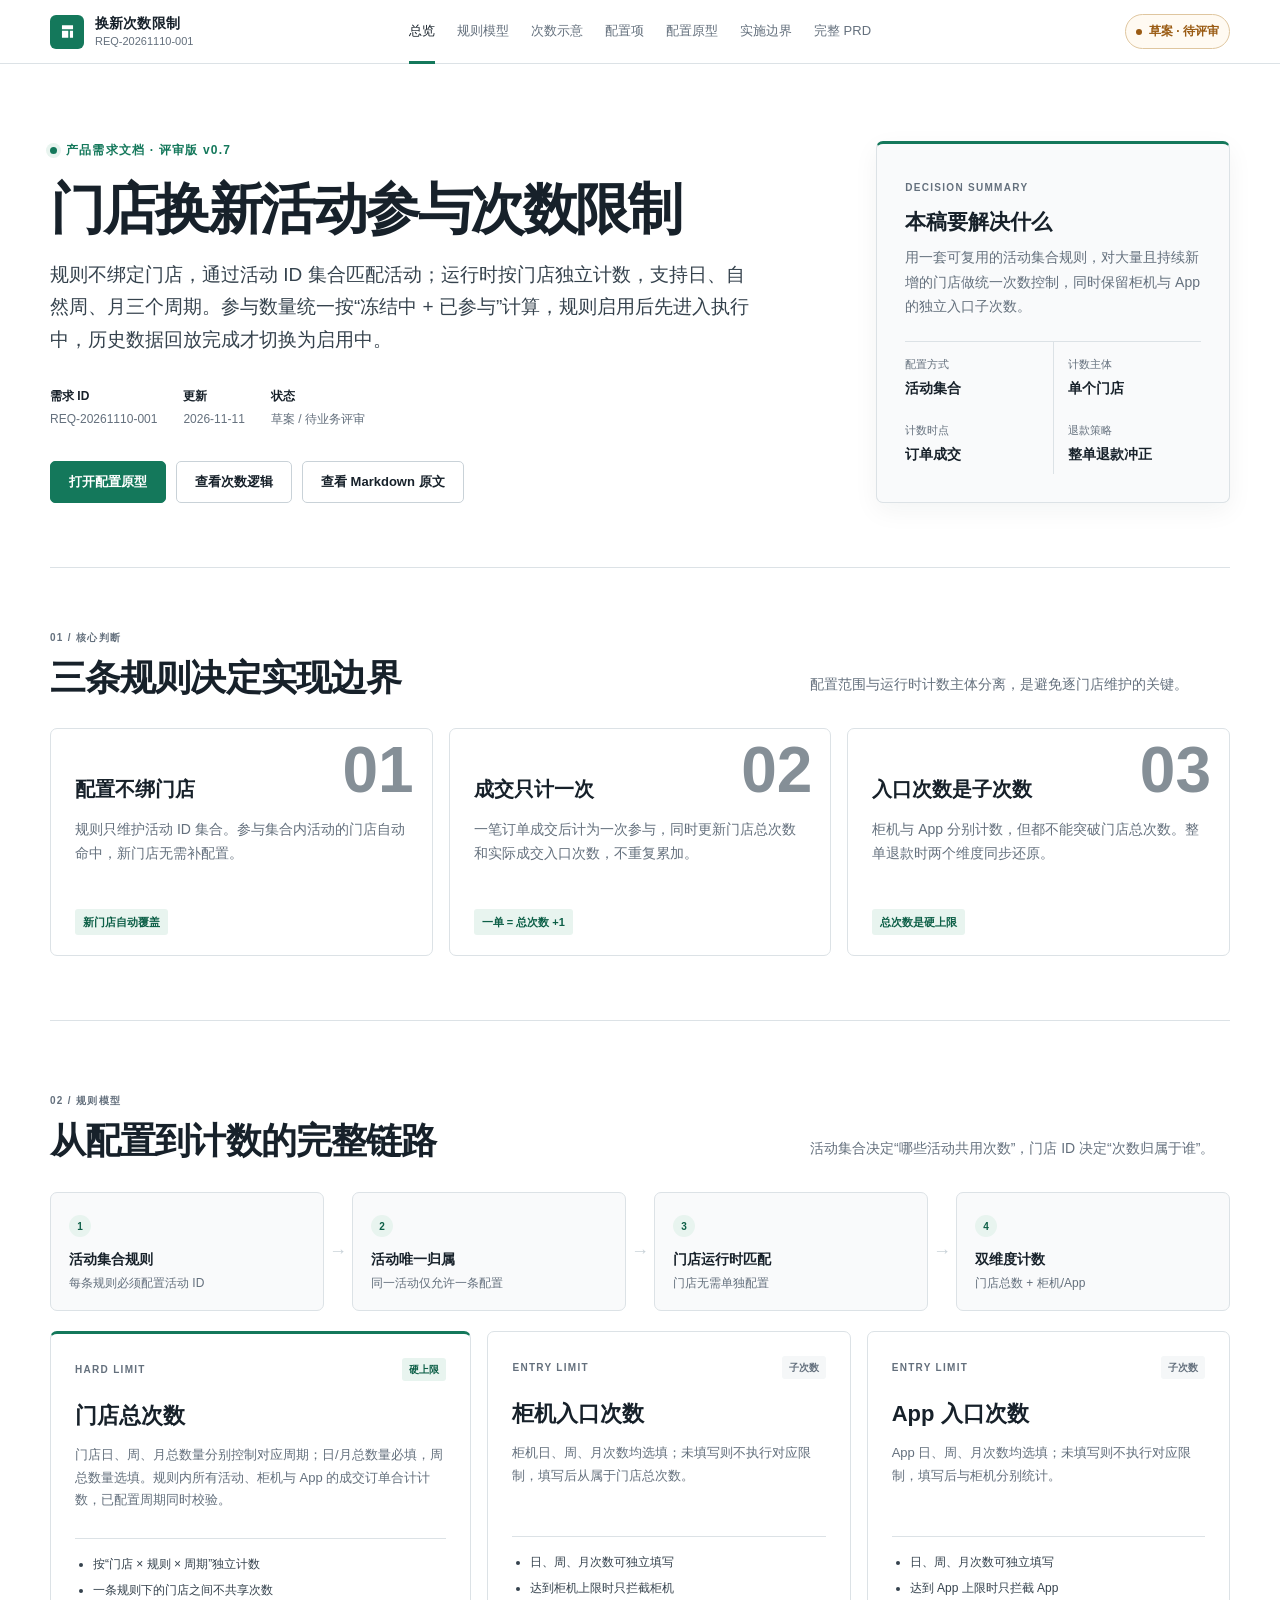
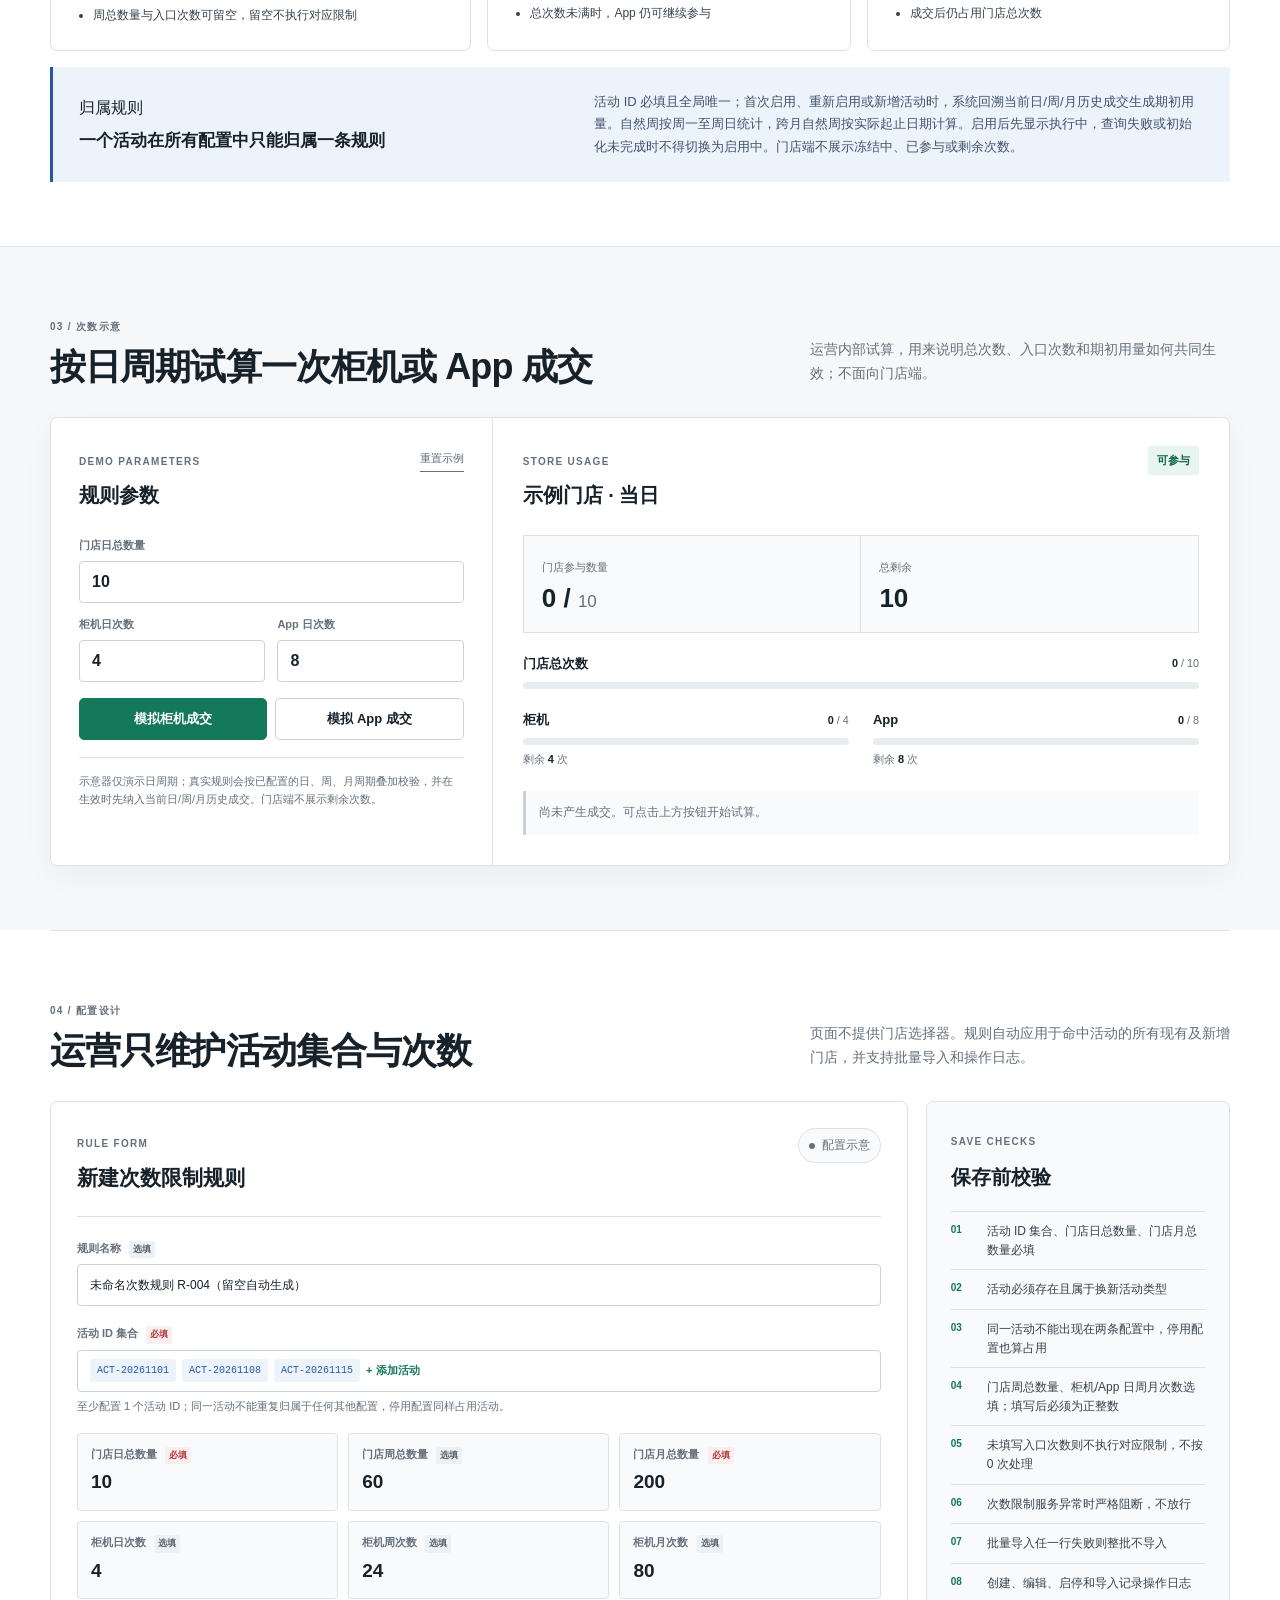
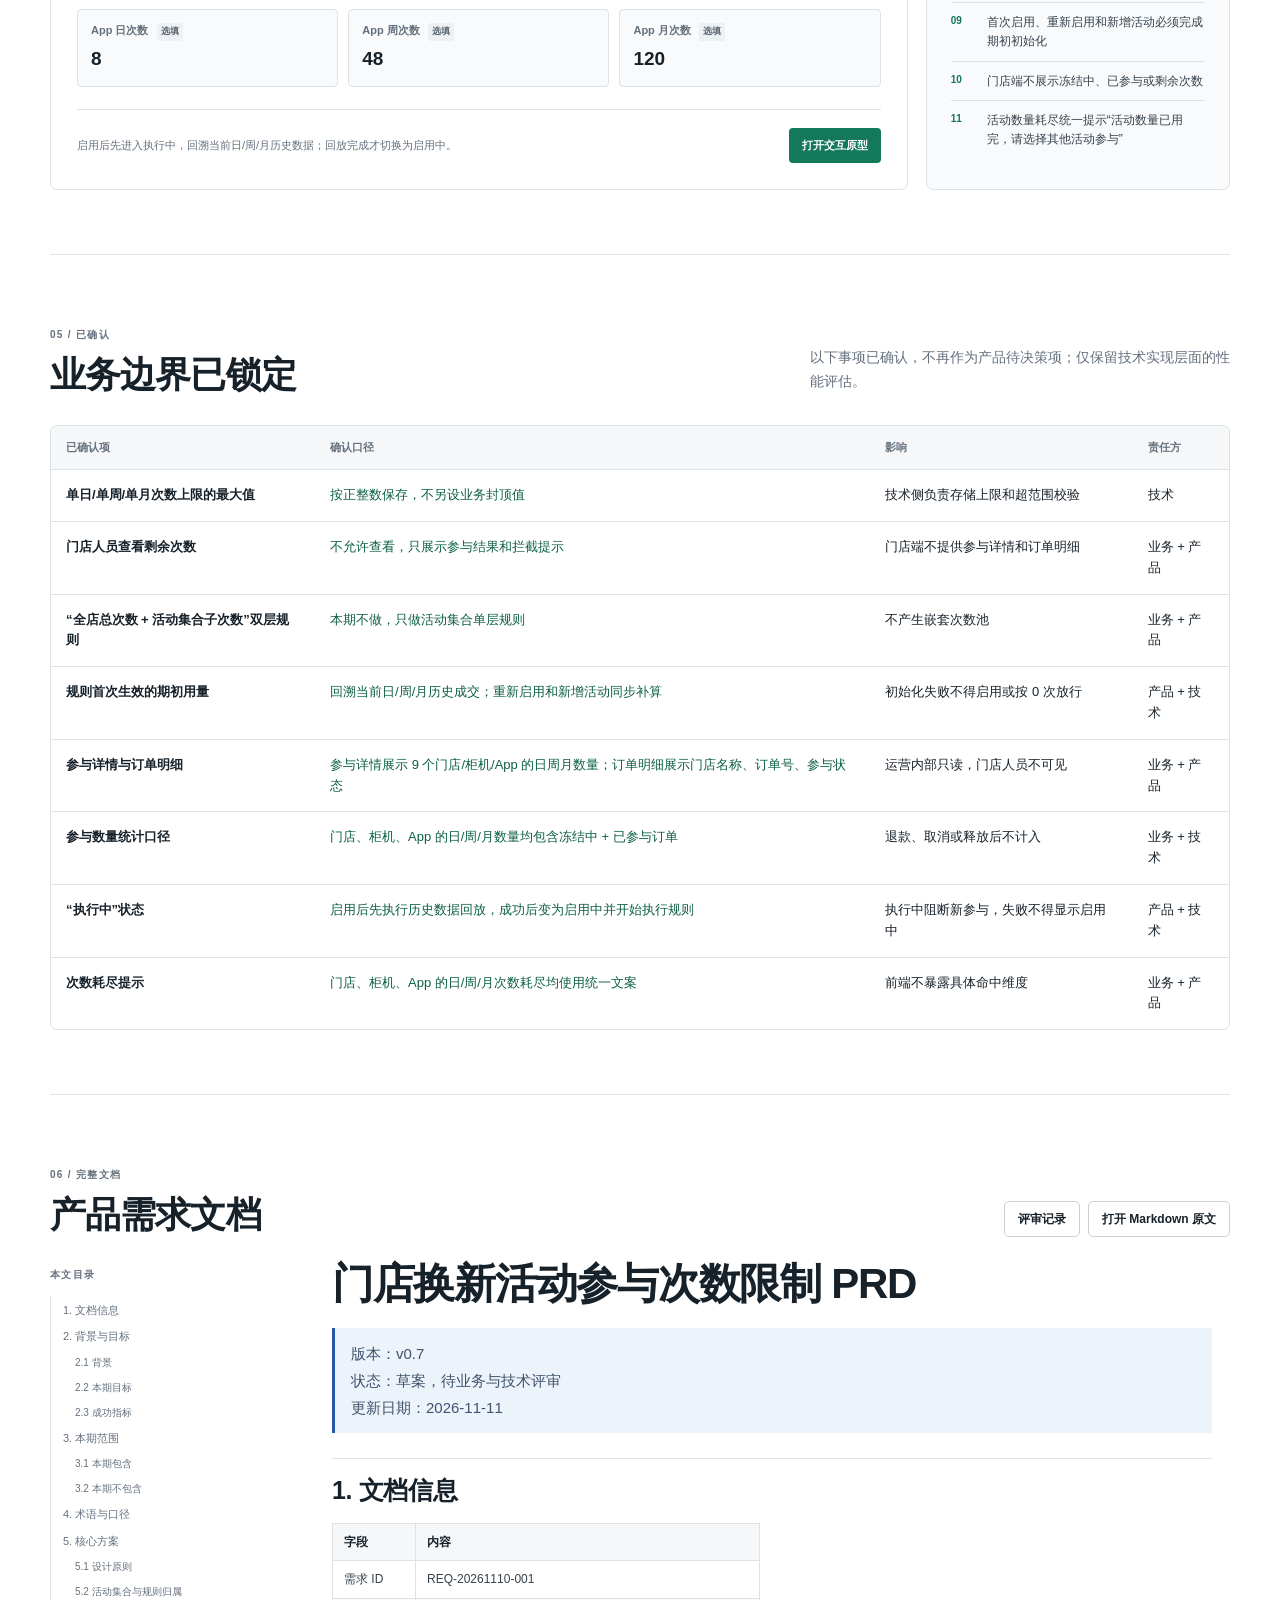
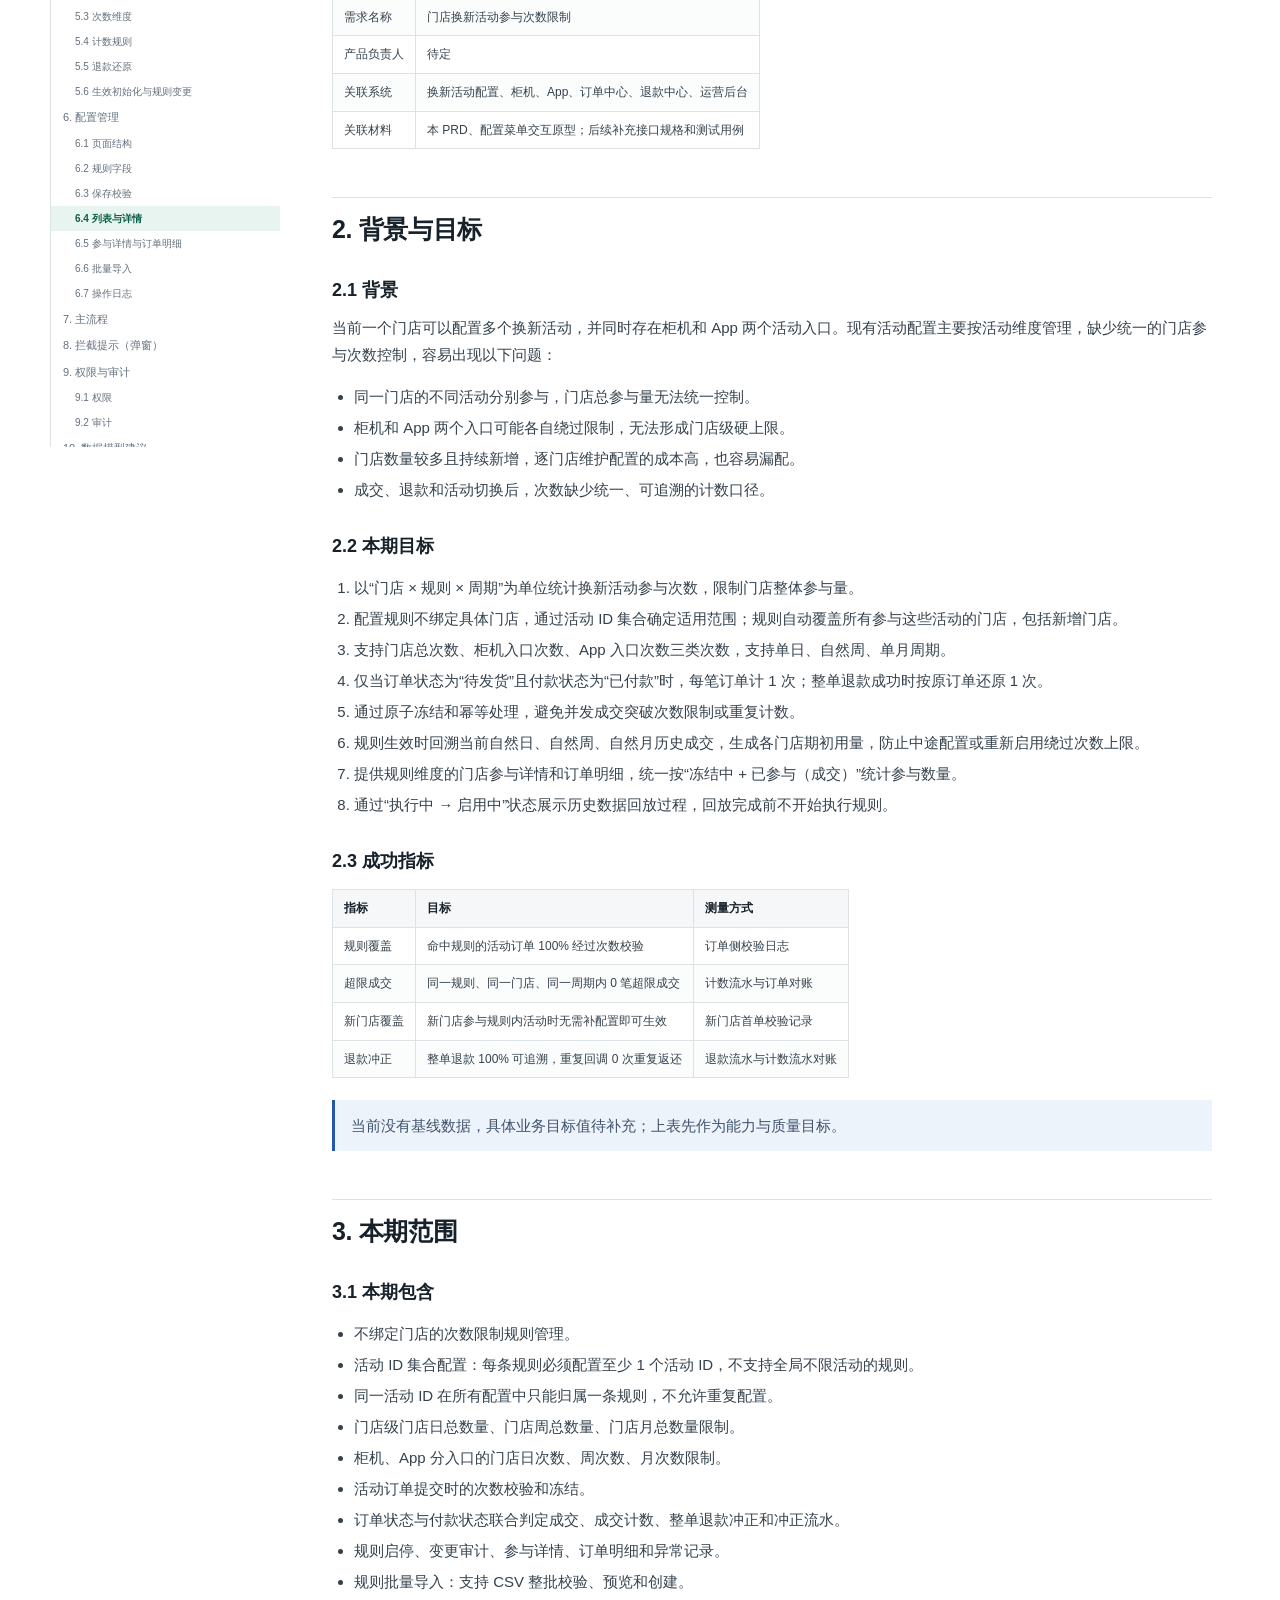
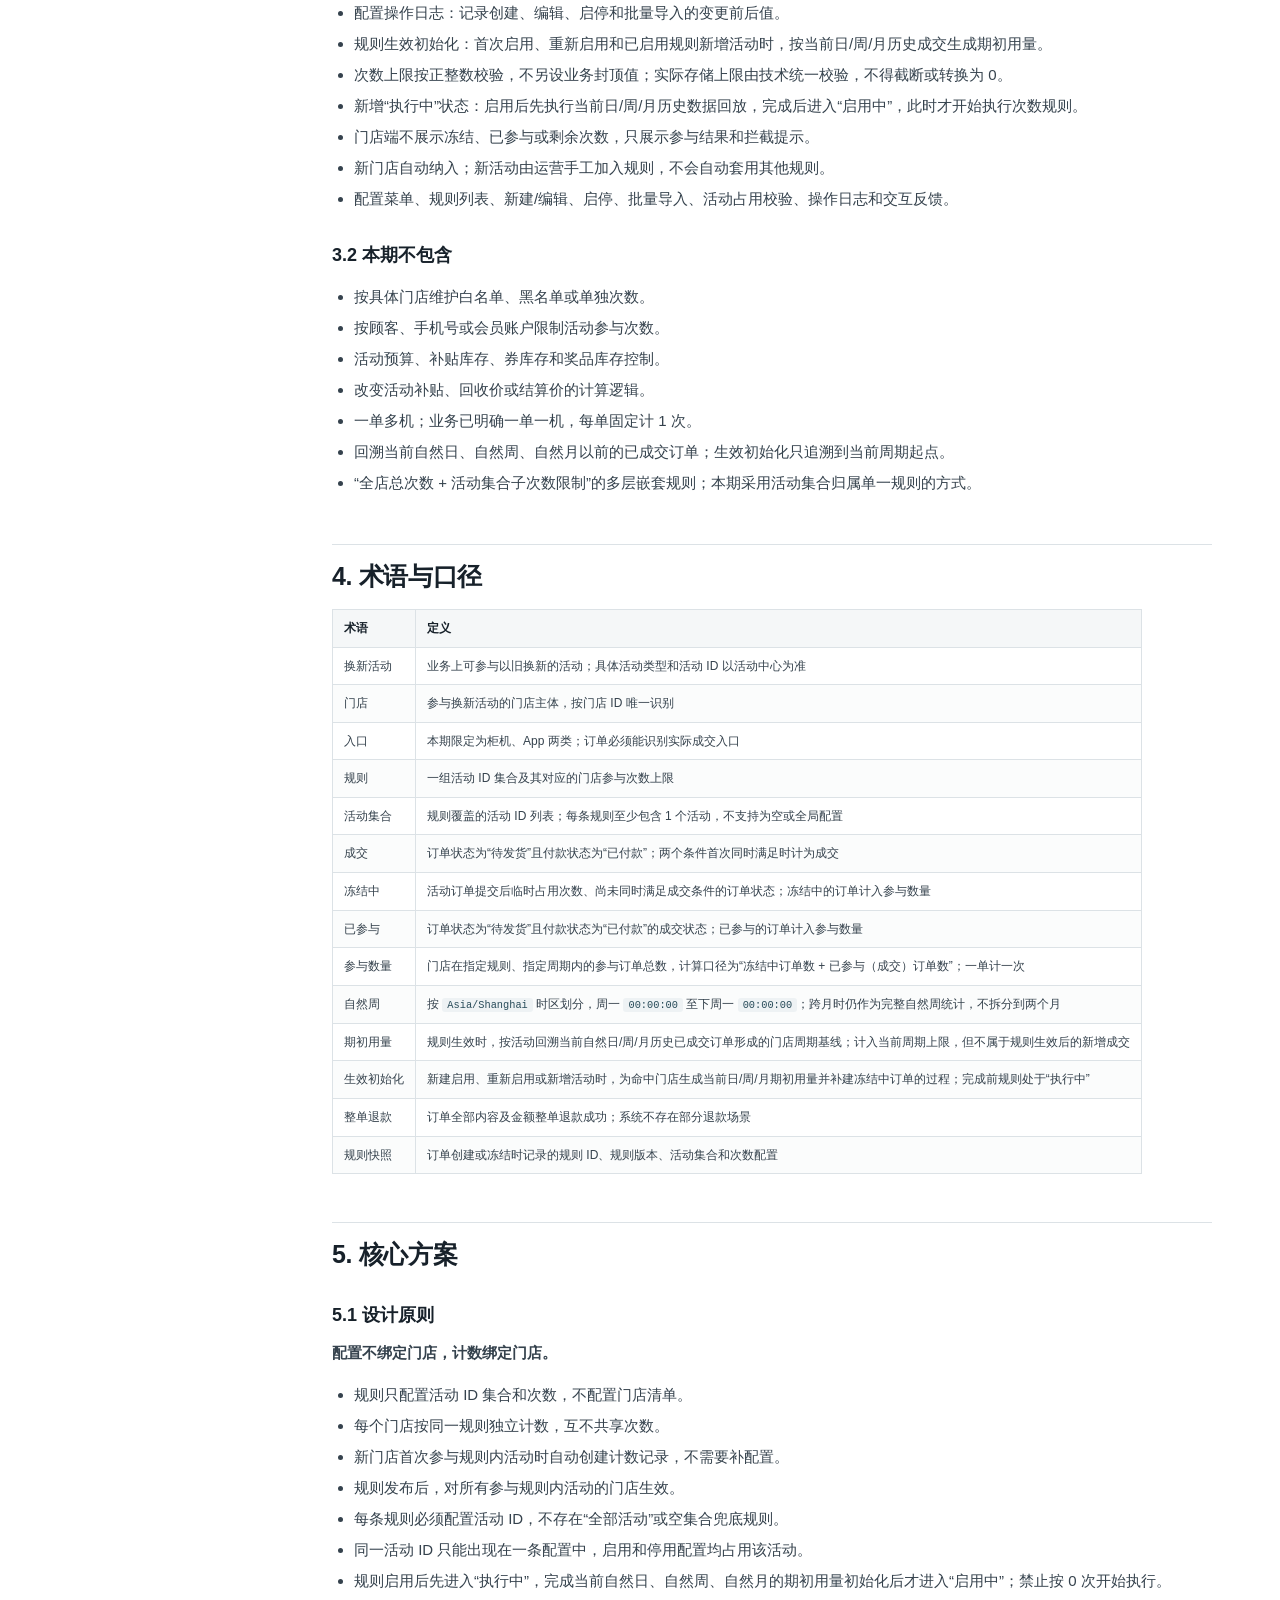
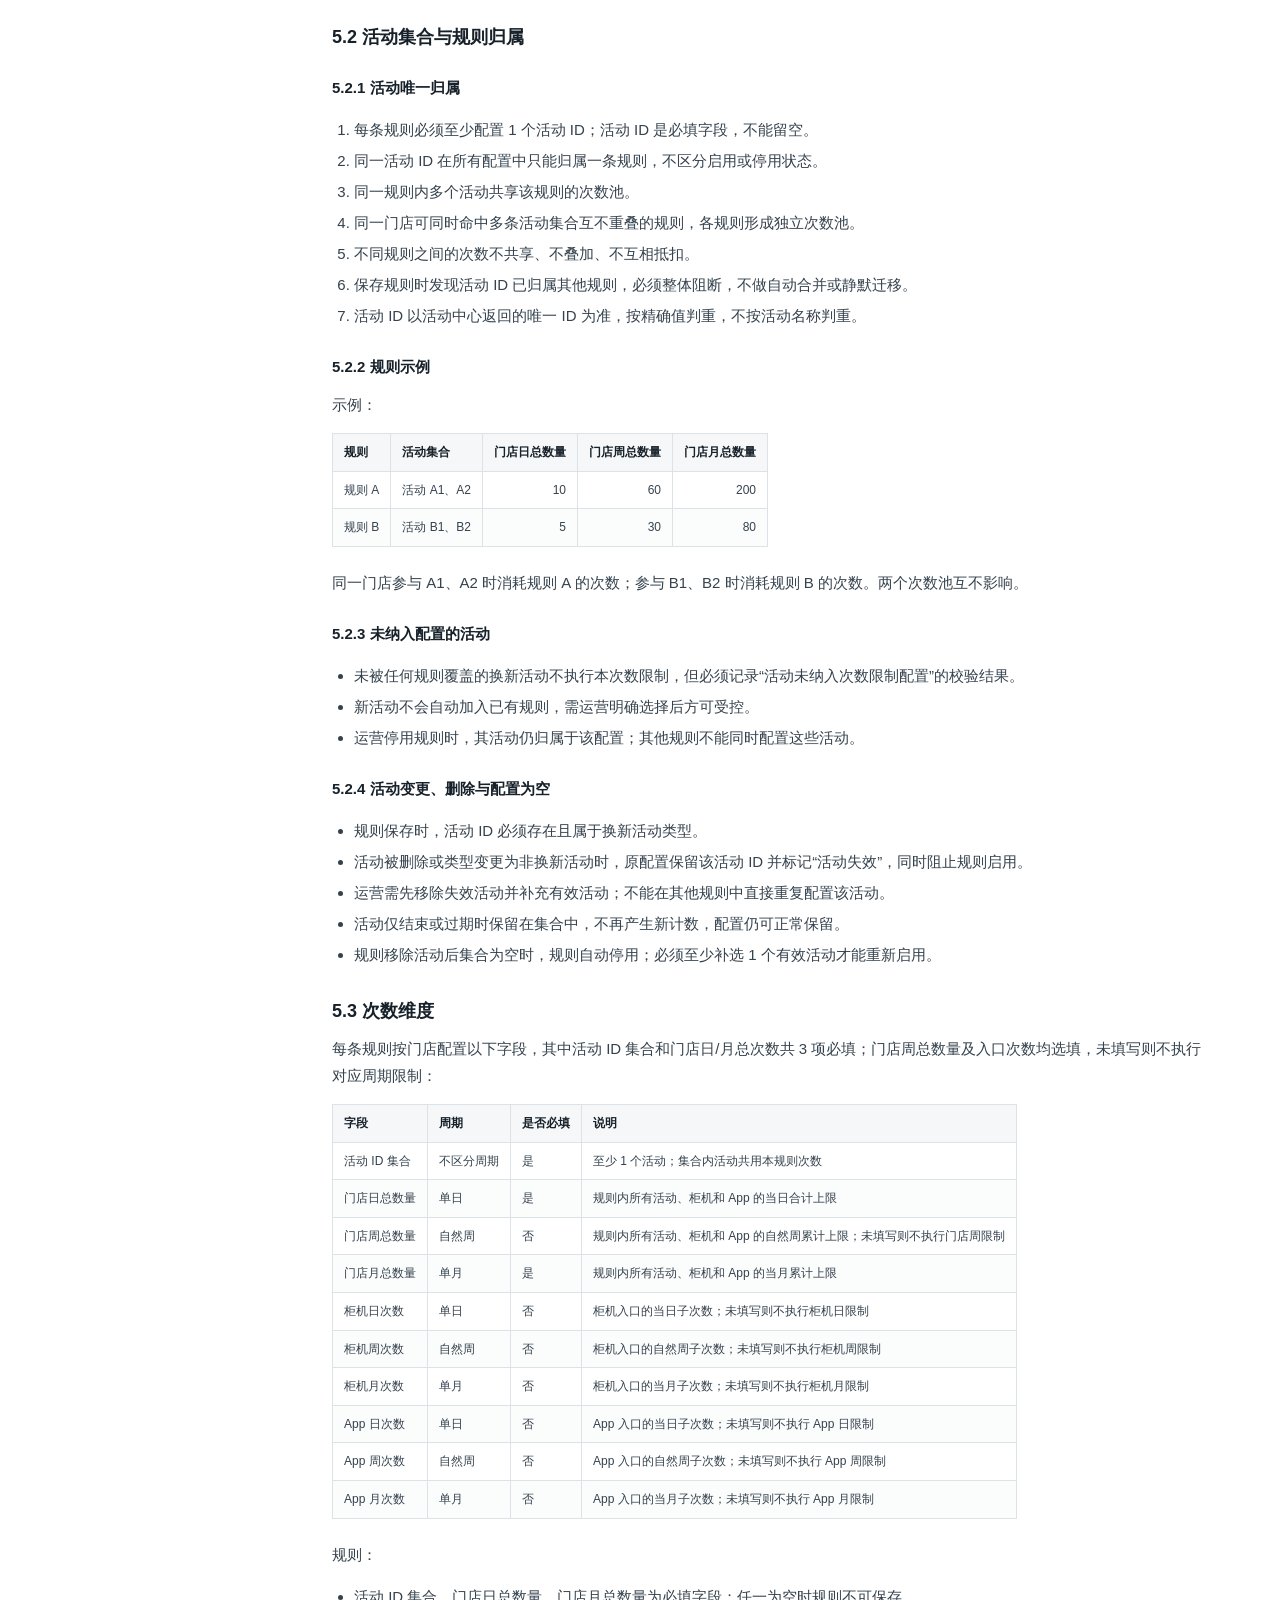
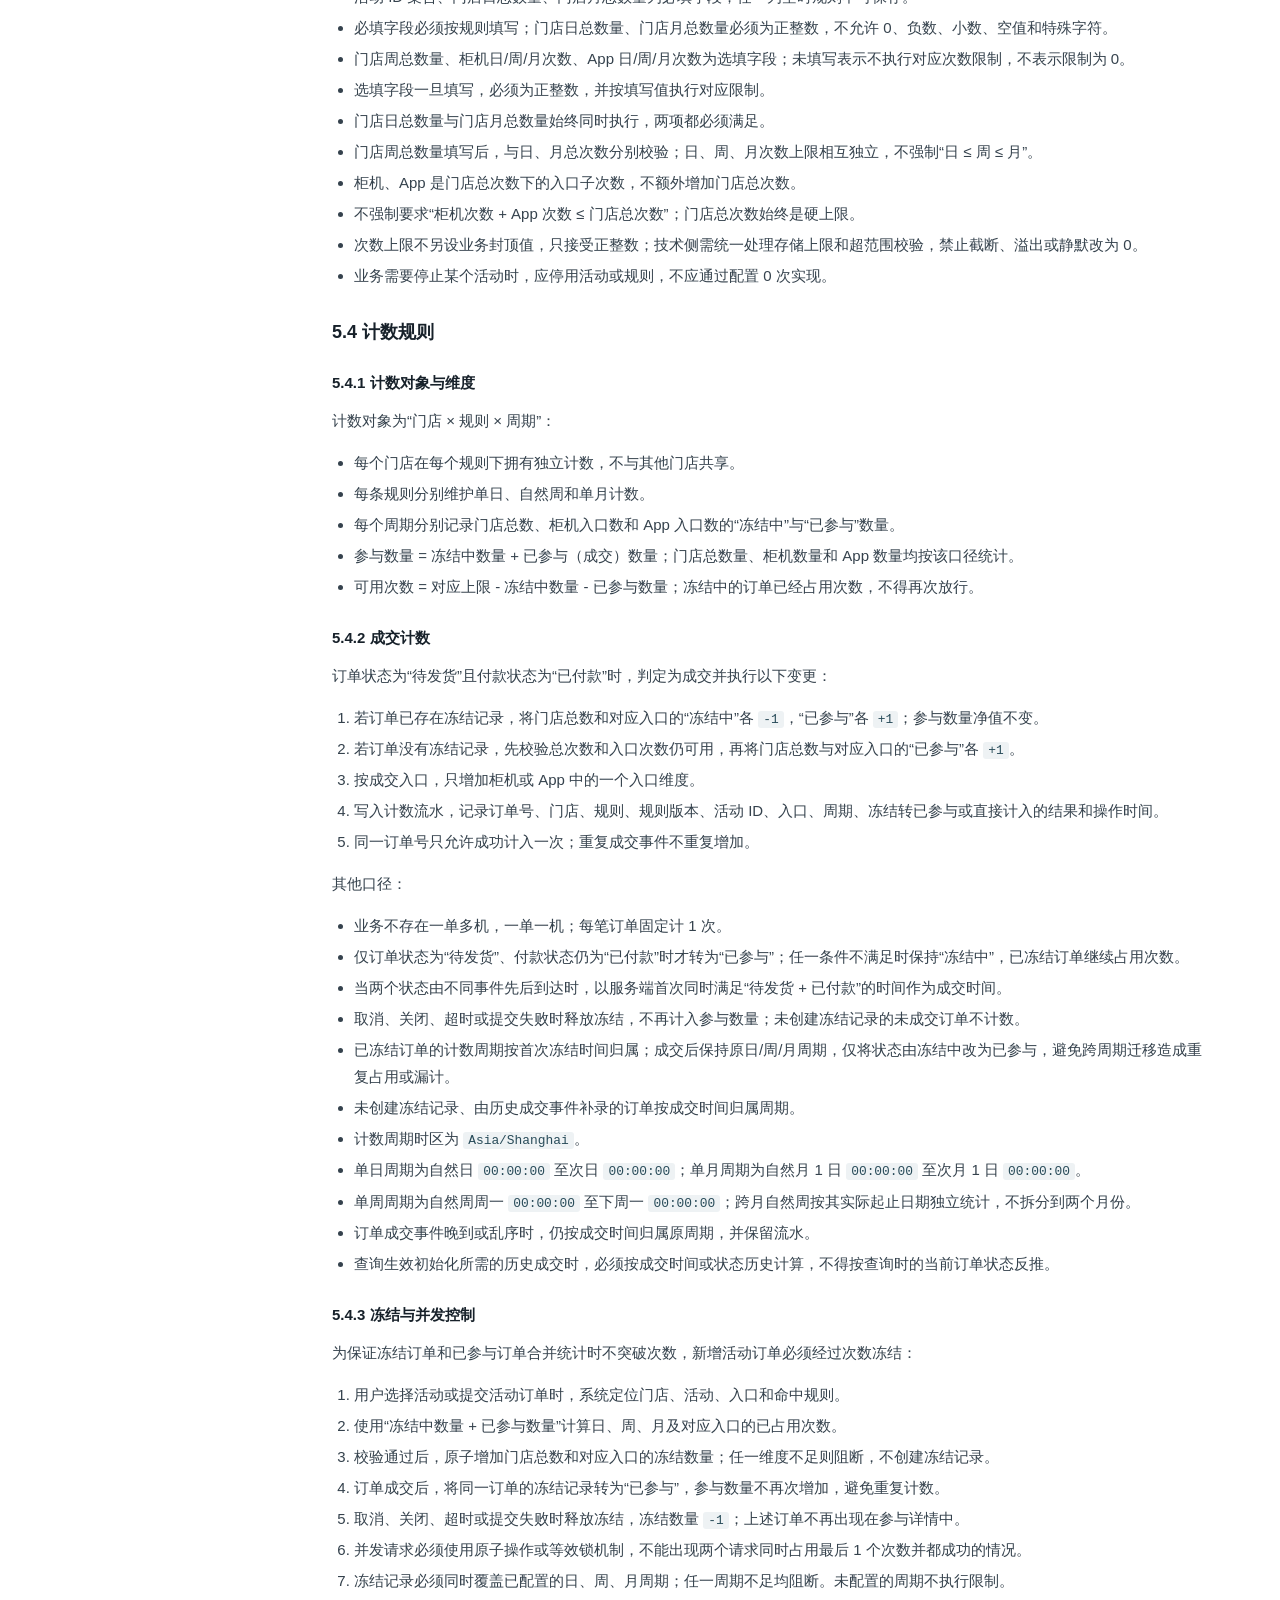
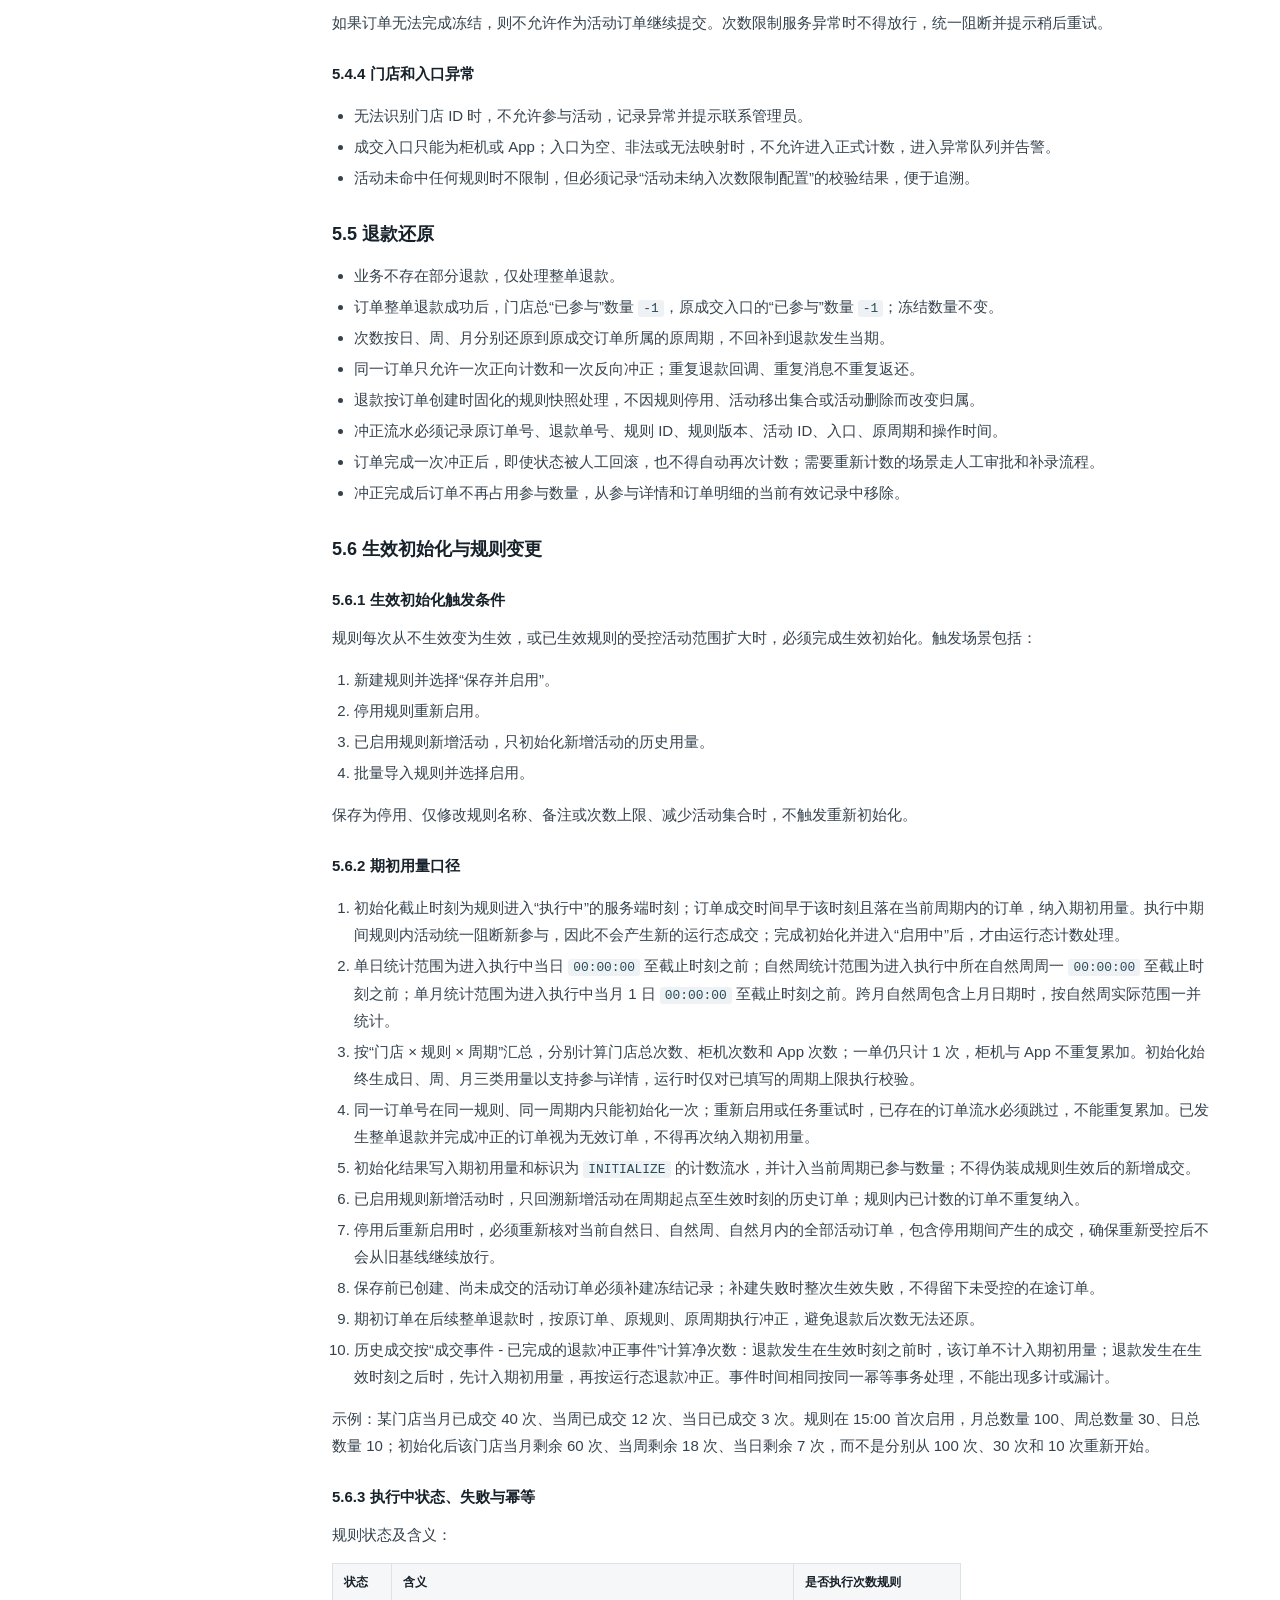
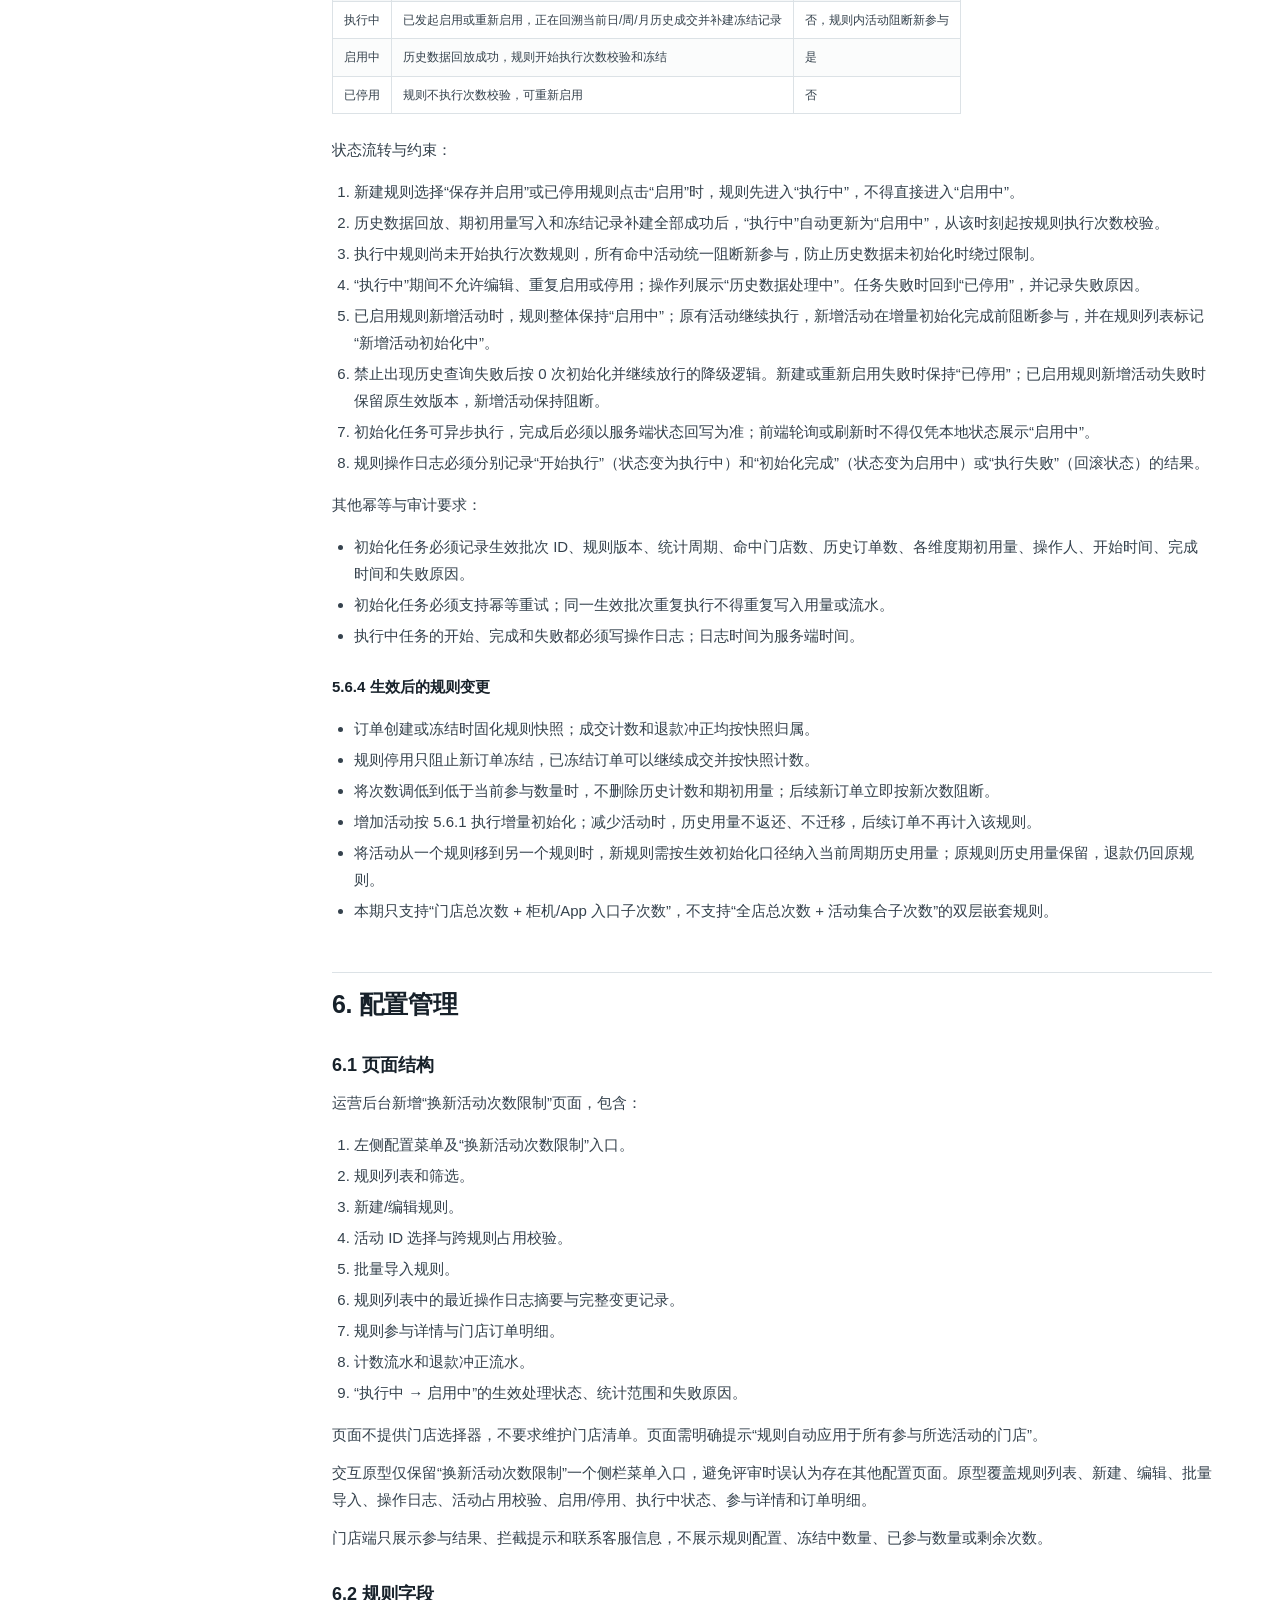
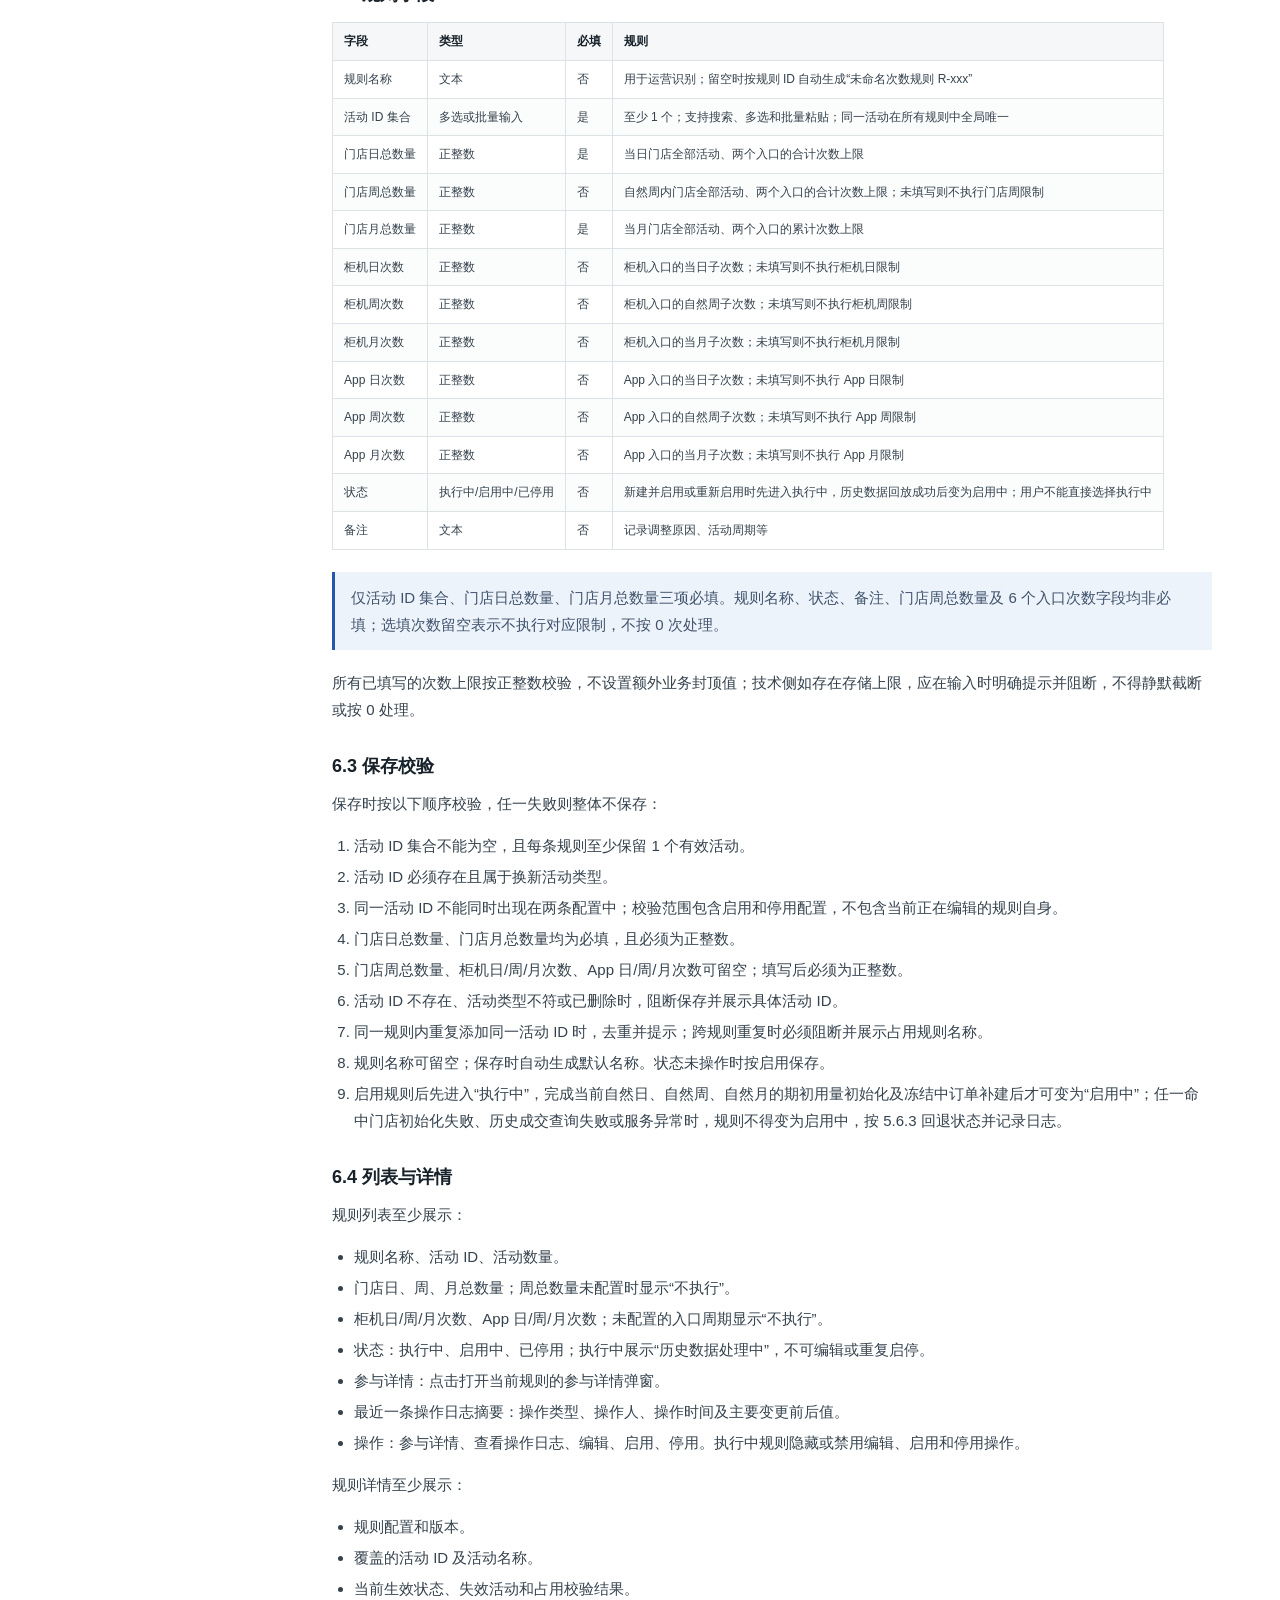
==== commit 63a49fc2: "feat: add weekly activity limits" ====
--- a/index.html
+++ b/index.html
@@ -3,12 +3,12 @@
 <head>
   <meta charset="utf-8">
   <meta name="viewport" content="width=device-width, initial-scale=1">
-  <meta name="description" content="门店换新活动参与次数限制 PRD 评审站：活动集合规则、冻结与已参与计数、执行中初始化、参与详情和订单明细。">
+  <meta name="description" content="门店换新活动参与次数限制 PRD 评审站：日、周、月三周期次数限制，活动集合规则、冻结与已参与计数、执行中初始化、参与详情和订单明细。">
   <title>门店换新活动参与次数限制｜PRD 评审站</title>
   <link rel="icon" href="data:image/svg+xml,%3Csvg xmlns='http://www.w3.org/2000/svg' viewBox='0 0 64 64'%3E%3Crect width='64' height='64' rx='12' fill='%2314785b'/%3E%3Cpath d='M18 20h28v8H18zm0 16h12v8H18zm17 0h11v8H35z' fill='white'/%3E%3C/svg%3E">
-  <link rel="stylesheet" href="assets/styles.css?v=20261110-5">
+  <link rel="stylesheet" href="assets/styles.css?v=20261111-6">
   <script src="assets/marked.min.js?v=20261110-2" defer></script>
-  <script src="assets/app.js?v=20261110-5" defer></script>
+  <script src="assets/app.js?v=20261111-7" defer></script>
 </head>
 <body>
   <a class="skip-link" href="#main-content">跳到主要内容</a>
@@ -35,9 +35,9 @@
   <main id="main-content">
     <section class="hero" id="overview" aria-labelledby="page-title">
       <div class="hero-copy">
-        <div class="eyebrow"><span class="eyebrow-dot"></span>产品需求文档 · 评审版 v0.6</div>
+        <div class="eyebrow"><span class="eyebrow-dot"></span>产品需求文档 · 评审版 v0.7</div>
         <h1 id="page-title">门店换新活动参与次数限制</h1>
-        <p class="hero-lead">规则不绑定门店，通过活动 ID 集合匹配活动；运行时按门店独立计数。参与数量统一按“冻结中 + 已参与”计算，规则启用后先进入执行中，历史数据回放完成才切换为启用中。</p>
+        <p class="hero-lead">规则不绑定门店，通过活动 ID 集合匹配活动；运行时按门店独立计数，支持日、自然周、月三个周期。参与数量统一按“冻结中 + 已参与”计算，规则启用后先进入执行中，历史数据回放完成才切换为启用中。</p>
         <div class="hero-meta" aria-label="文档信息">
           <span><b>需求 ID</b>REQ-20261110-001</span>
           <span><b>更新</b>2026-11-11</span>
@@ -115,19 +115,19 @@
         <article class="model-card total-card">
           <div class="model-card-head"><span class="model-kicker">HARD LIMIT</span><span class="model-badge">硬上限</span></div>
           <h3>门店总次数</h3>
-          <p>门店日总数量与门店月总数量均为必填，规则内所有活动、柜机与 App 的成交订单合计计数，两项始终同时校验。</p>
+          <p>门店日、周、月总数量分别控制对应周期；日/月总数量必填，周总数量选填。规则内所有活动、柜机与 App 的成交订单合计计数，已配置周期同时校验。</p>
           <ul>
             <li>按“门店 × 规则 × 周期”独立计数</li>
             <li>一条规则下的门店之间不共享次数</li>
-            <li>柜机、App 次数可留空，留空不执行对应限制</li>
+            <li>周总数量与入口次数可留空，留空不执行对应限制</li>
           </ul>
         </article>
         <article class="model-card">
           <div class="model-card-head"><span class="model-kicker">ENTRY LIMIT</span><span class="model-badge neutral">子次数</span></div>
           <h3>柜机入口次数</h3>
-          <p>柜机日次数、柜机月次数均选填；未填写则不执行对应限制，填写后从属于门店总次数。</p>
+          <p>柜机日、周、月次数均选填；未填写则不执行对应限制，填写后从属于门店总次数。</p>
           <ul>
-            <li>日次数、月次数可独立填写</li>
+            <li>日、周、月次数可独立填写</li>
             <li>达到柜机上限时只拦截柜机</li>
             <li>总次数未满时，App 仍可继续参与</li>
           </ul>
@@ -135,9 +135,9 @@
         <article class="model-card">
           <div class="model-card-head"><span class="model-kicker">ENTRY LIMIT</span><span class="model-badge neutral">子次数</span></div>
           <h3>App 入口次数</h3>
-          <p>App 日次数、App 月次数均选填；未填写则不执行对应限制，填写后与柜机分别统计。</p>
+          <p>App 日、周、月次数均选填；未填写则不执行对应限制，填写后与柜机分别统计。</p>
           <ul>
-            <li>日次数、月次数可独立填写</li>
+            <li>日、周、月次数可独立填写</li>
             <li>达到 App 上限时只拦截 App</li>
             <li>成交后仍占用门店总次数</li>
           </ul>
@@ -149,7 +149,7 @@
           <span class="scope-note-label">归属规则</span>
           <h3>一个活动在所有配置中只能归属一条规则</h3>
         </div>
-        <p>活动 ID 必填且全局唯一；首次启用、重新启用或新增活动时，系统回溯当前日/月历史成交生成期初用量。启用后先显示执行中，查询失败或初始化未完成时不得切换为启用中。门店端不展示冻结中、已参与或剩余次数。</p>
+        <p>活动 ID 必填且全局唯一；首次启用、重新启用或新增活动时，系统回溯当前日/周/月历史成交生成期初用量。自然周按周一至周日统计，跨月自然周按实际起止日期计算。启用后先显示执行中，查询失败或初始化未完成时不得切换为启用中。门店端不展示冻结中、已参与或剩余次数。</p>
       </div>
     </section>
 
@@ -157,7 +157,7 @@
       <div class="section-heading">
         <div>
           <span class="section-index">03 / 次数示意</span>
-          <h2 id="simulator-title">试算一次柜机或 App 成交</h2>
+          <h2 id="simulator-title">按日周期试算一次柜机或 App 成交</h2>
         </div>
         <p>运营内部试算，用来说明总次数、入口次数和期初用量如何共同生效；不面向门店端。</p>
       </div>
@@ -177,7 +177,7 @@
             <button class="button primary" type="button" id="simulate-cabinet">模拟柜机成交</button>
             <button class="button secondary" type="button" id="simulate-app">模拟 App 成交</button>
           </div>
-          <p class="demo-note">示意器从期初空白开始演示；真实规则生效时会先纳入当前日/月历史成交。门店端不展示剩余次数。</p>
+          <p class="demo-note">示意器仅演示日周期；真实规则会按已配置的日、周、月周期叠加校验，并在生效时先纳入当前日/周/月历史成交。门店端不展示剩余次数。</p>
         </div>
 
         <div class="usage-panel" aria-live="polite">
@@ -230,14 +230,17 @@
             <div class="config-field wide"><label>活动 ID 集合 <span class="required-mark">必填</span></label><div class="mock-input tags"><span>ACT-20261101</span><span>ACT-20261108</span><span>ACT-20261115</span><b>+ 添加活动</b></div><small>至少配置 1 个活动 ID；同一活动不能重复归属于任何其他配置，停用配置同样占用活动。</small></div>
             <div class="limit-fields">
               <div><label>门店日总数量 <span class="required-mark">必填</span></label><strong>10</strong></div>
+              <div><label>门店周总数量 <span class="optional-mark">选填</span></label><strong>60</strong></div>
               <div><label>门店月总数量 <span class="required-mark">必填</span></label><strong>200</strong></div>
               <div><label>柜机日次数 <span class="optional-mark">选填</span></label><strong>4</strong></div>
+              <div><label>柜机周次数 <span class="optional-mark">选填</span></label><strong>24</strong></div>
               <div><label>柜机月次数 <span class="optional-mark">选填</span></label><strong>80</strong></div>
               <div><label>App 日次数 <span class="optional-mark">选填</span></label><strong>8</strong></div>
+              <div><label>App 周次数 <span class="optional-mark">选填</span></label><strong>48</strong></div>
               <div><label>App 月次数 <span class="optional-mark">选填</span></label><strong>120</strong></div>
             </div>
           </div>
-          <div class="config-foot"><span>启用后先进入执行中，回溯当前日/月历史数据；回放完成才切换为启用中。</span><a class="mock-action" href="prototype/">打开交互原型</a></div>
+          <div class="config-foot"><span>启用后先进入执行中，回溯当前日/周/月历史数据；回放完成才切换为启用中。</span><a class="mock-action" href="prototype/">打开交互原型</a></div>
         </div>
 
         <aside class="validation-card" aria-labelledby="validation-title">
@@ -247,7 +250,7 @@
             <li><span>01</span>活动 ID 集合、门店日总数量、门店月总数量必填</li>
             <li><span>02</span>活动必须存在且属于换新活动类型</li>
             <li><span>03</span>同一活动不能出现在两条配置中，停用配置也算占用</li>
-            <li><span>04</span>柜机、App 次数选填；填写后必须为正整数</li>
+            <li><span>04</span>门店周总数量、柜机/App 日周月次数选填；填写后必须为正整数</li>
             <li><span>05</span>未填写入口次数则不执行对应限制，不按 0 次处理</li>
             <li><span>06</span>次数限制服务异常时严格阻断，不放行</li>
             <li><span>07</span>批量导入任一行失败则整批不导入</li>
@@ -272,14 +275,14 @@
         <table class="decision-table">
           <thead><tr><th>已确认项</th><th>确认口径</th><th>影响</th><th>责任方</th></tr></thead>
           <tbody>
-            <tr><td>单日/单月次数上限的最大值</td><td>按正整数保存，不另设业务封顶值</td><td>技术侧负责存储上限和超范围校验</td><td>技术</td></tr>
+            <tr><td>单日/单周/单月次数上限的最大值</td><td>按正整数保存，不另设业务封顶值</td><td>技术侧负责存储上限和超范围校验</td><td>技术</td></tr>
             <tr><td>门店人员查看剩余次数</td><td>不允许查看，只展示参与结果和拦截提示</td><td>门店端不提供参与详情和订单明细</td><td>业务 + 产品</td></tr>
             <tr><td>“全店总次数 + 活动集合子次数”双层规则</td><td>本期不做，只做活动集合单层规则</td><td>不产生嵌套次数池</td><td>业务 + 产品</td></tr>
-            <tr><td>规则首次生效的期初用量</td><td>回溯当前日/月历史成交；重新启用和新增活动同步补算</td><td>初始化失败不得启用或按 0 次放行</td><td>产品 + 技术</td></tr>
-            <tr><td>参与详情与订单明细</td><td>参与详情展示 7 个门店日/月数量；订单明细展示门店名称、订单号、参与状态</td><td>运营内部只读，门店人员不可见</td><td>业务 + 产品</td></tr>
-            <tr><td>参与数量统计口径</td><td>门店日/月、柜机日/月、App 日/月数量均包含冻结中 + 已参与订单</td><td>退款、取消或释放后不计入</td><td>业务 + 技术</td></tr>
+            <tr><td>规则首次生效的期初用量</td><td>回溯当前日/周/月历史成交；重新启用和新增活动同步补算</td><td>初始化失败不得启用或按 0 次放行</td><td>产品 + 技术</td></tr>
+            <tr><td>参与详情与订单明细</td><td>参与详情展示 9 个门店/柜机/App 的日周月数量；订单明细展示门店名称、订单号、参与状态</td><td>运营内部只读，门店人员不可见</td><td>业务 + 产品</td></tr>
+            <tr><td>参与数量统计口径</td><td>门店、柜机、App 的日/周/月数量均包含冻结中 + 已参与订单</td><td>退款、取消或释放后不计入</td><td>业务 + 技术</td></tr>
             <tr><td>“执行中”状态</td><td>启用后先执行历史数据回放，成功后变为启用中并开始执行规则</td><td>执行中阻断新参与，失败不得显示启用中</td><td>产品 + 技术</td></tr>
-            <tr><td>次数耗尽提示</td><td>门店、柜机、App 的日/月次数耗尽均使用统一文案</td><td>前端不暴露具体命中维度</td><td>业务 + 产品</td></tr>
+            <tr><td>次数耗尽提示</td><td>门店、柜机、App 的日/周/月次数耗尽均使用统一文案</td><td>前端不暴露具体命中维度</td><td>业务 + 产品</td></tr>
           </tbody>
         </table>
       </div>
@@ -309,7 +312,7 @@
   </main>
 
   <footer class="footer">
-    <div><strong>门店换新活动参与次数限制</strong><span>REQ-20261110-001 · PRD v0.6 · 草案</span></div>
+    <div><strong>门店换新活动参与次数限制</strong><span>REQ-20261110-001 · PRD v0.7 · 草案</span></div>
     <p>本页为静态评审站，不连接真实活动、订单或退款系统；示例数据仅用于规则说明。<a href="review-record.md">评审与发布记录</a></p>
   </footer>
 
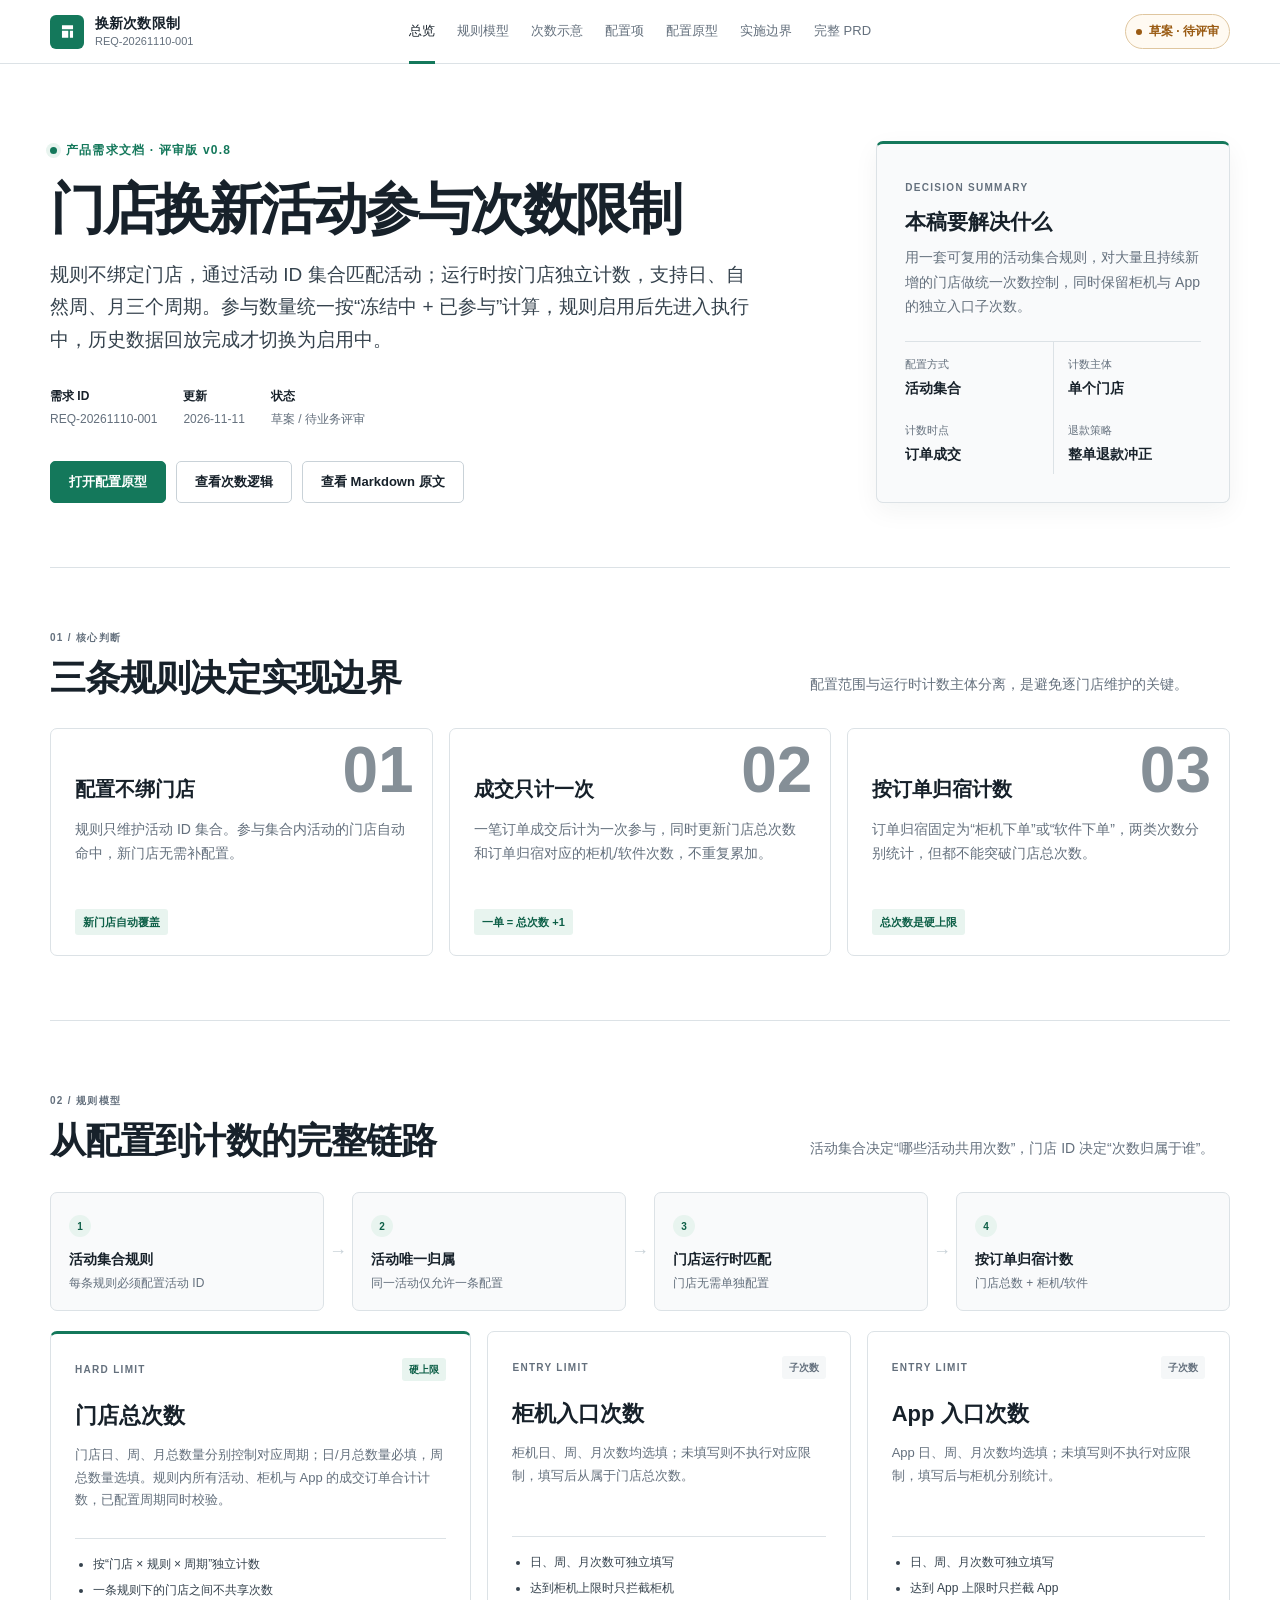
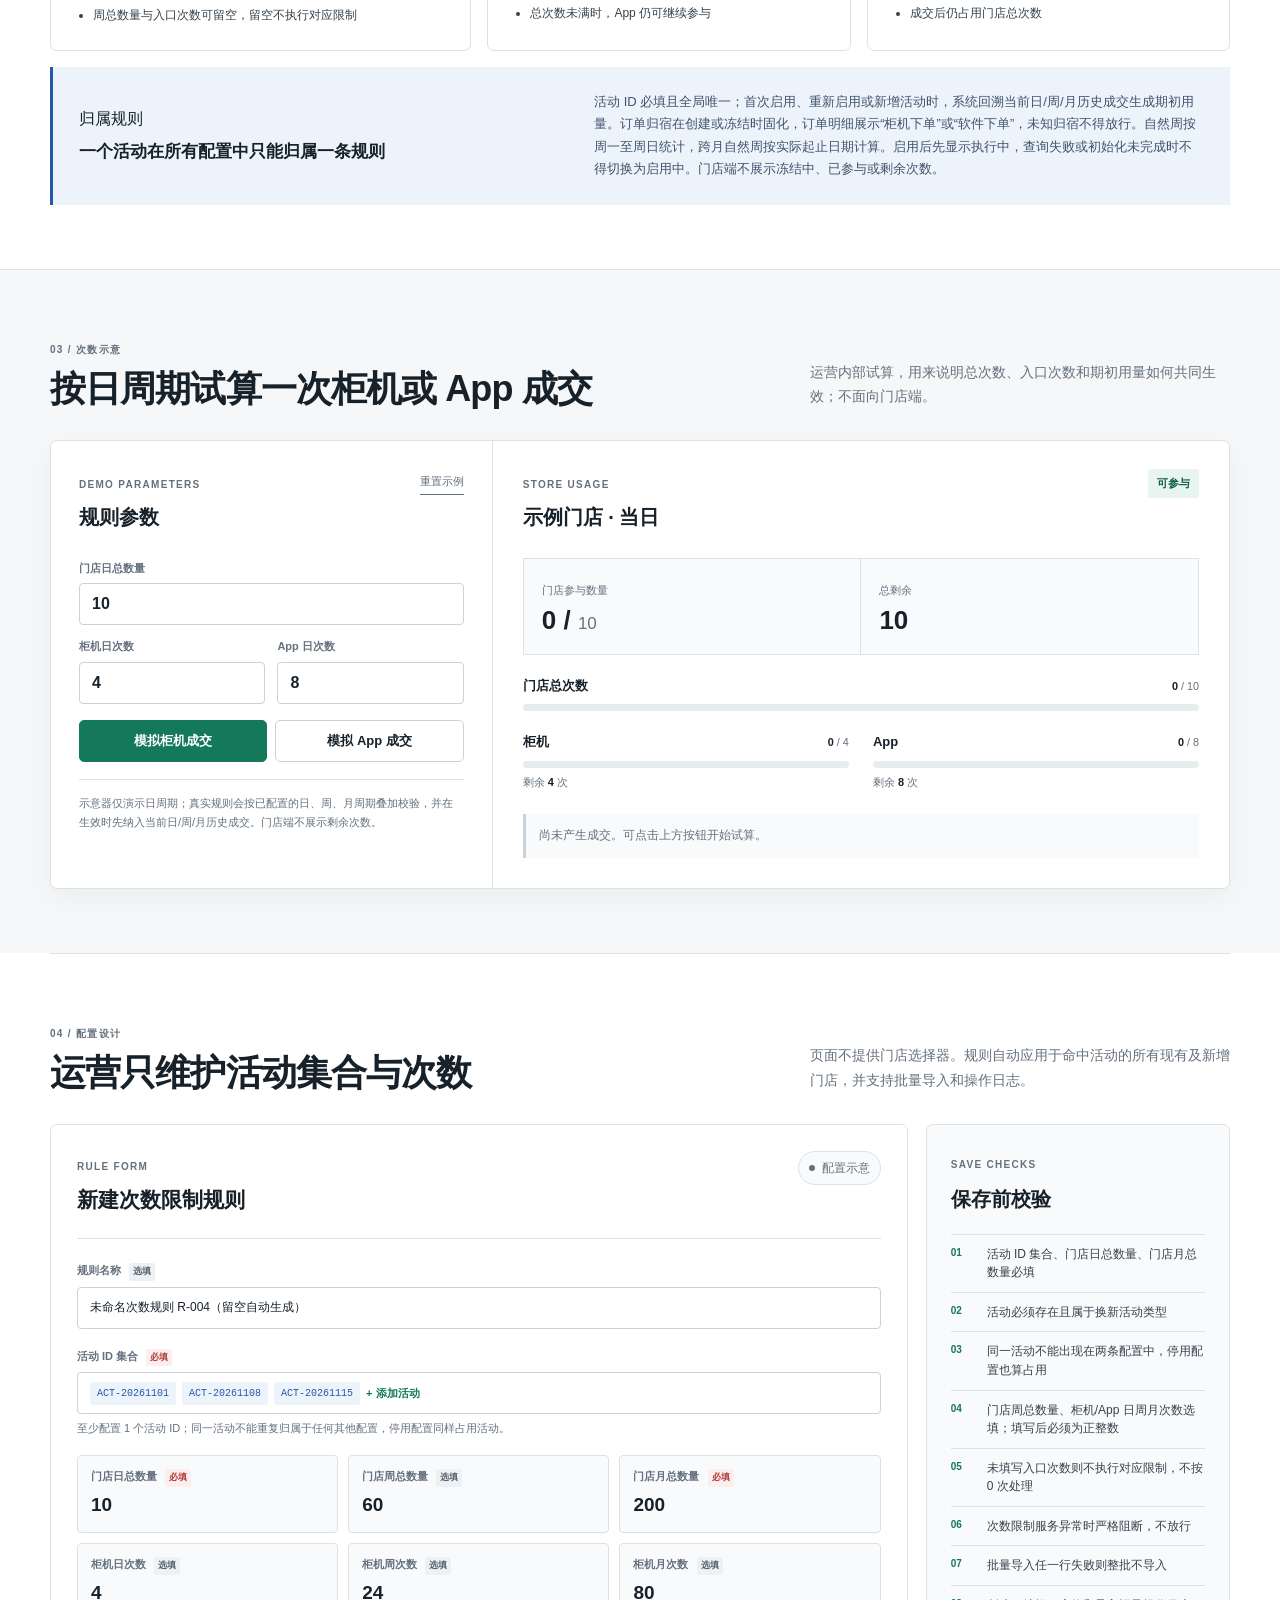
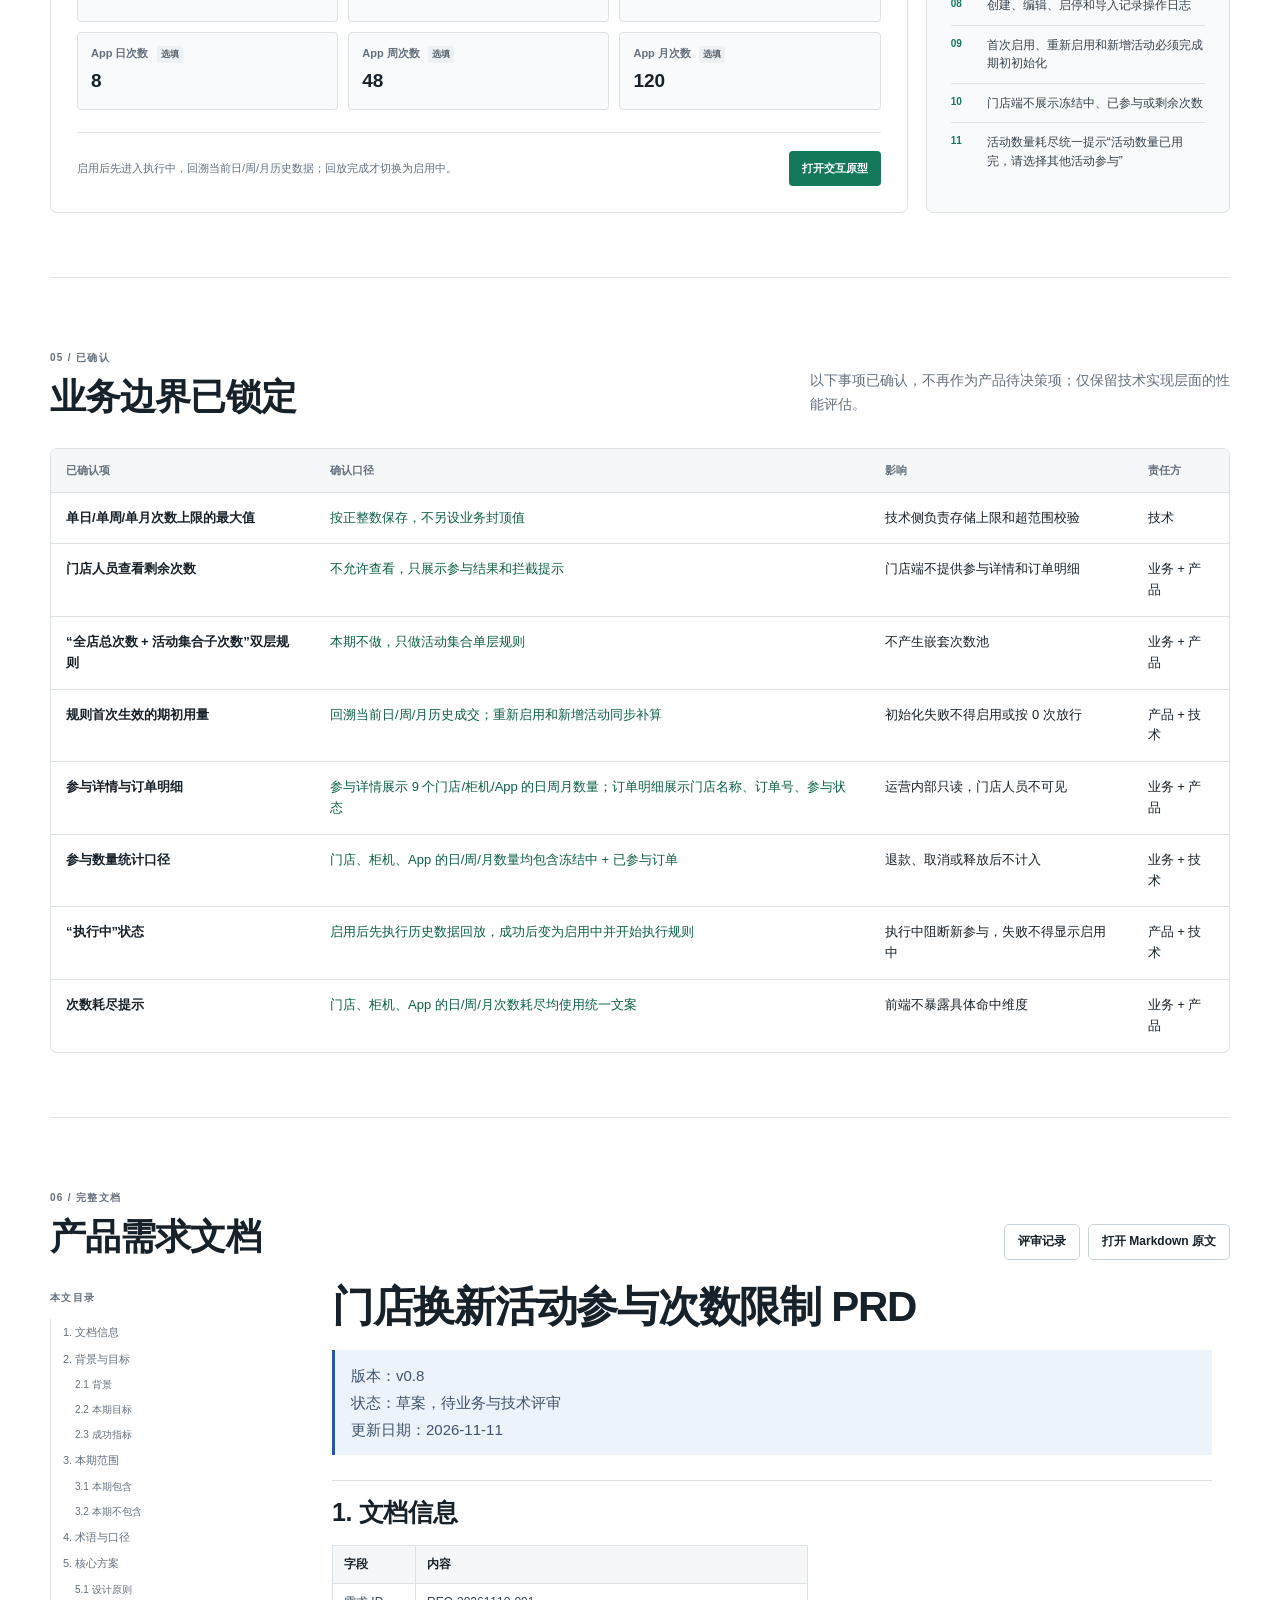
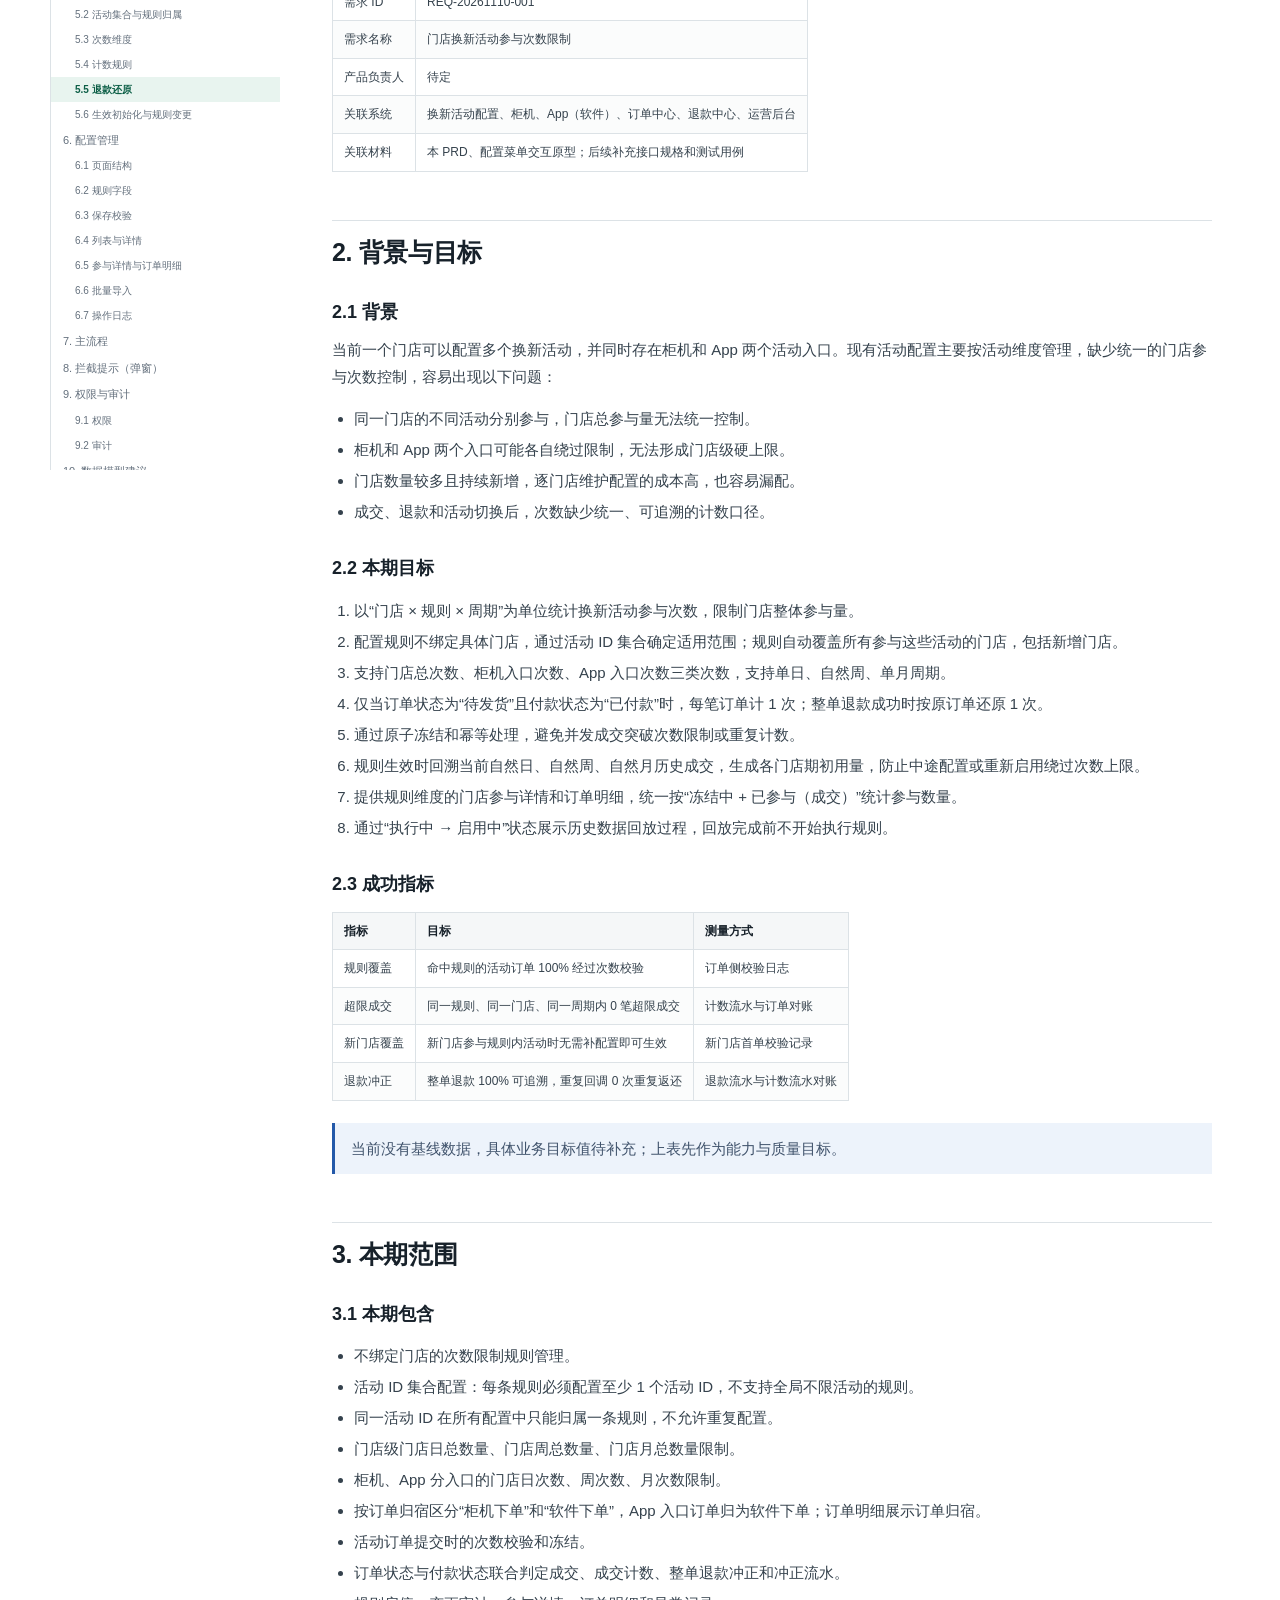
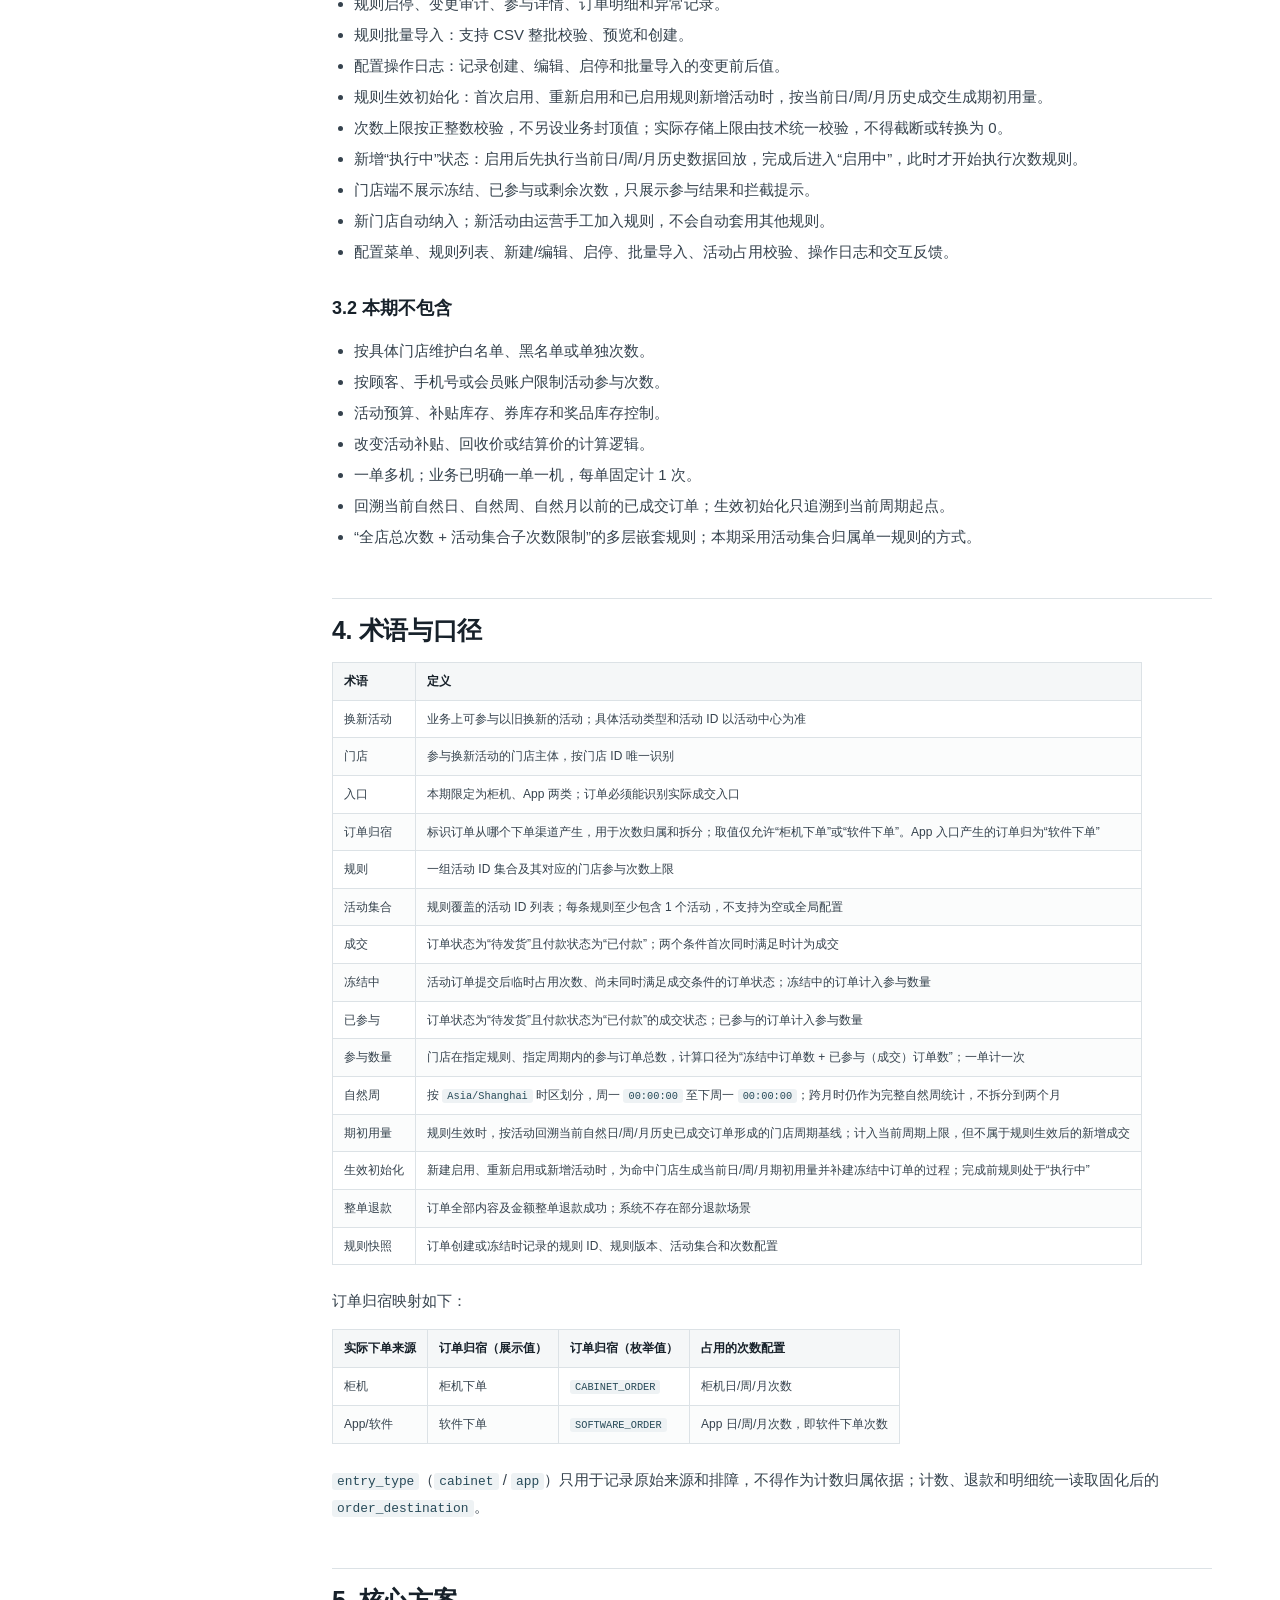
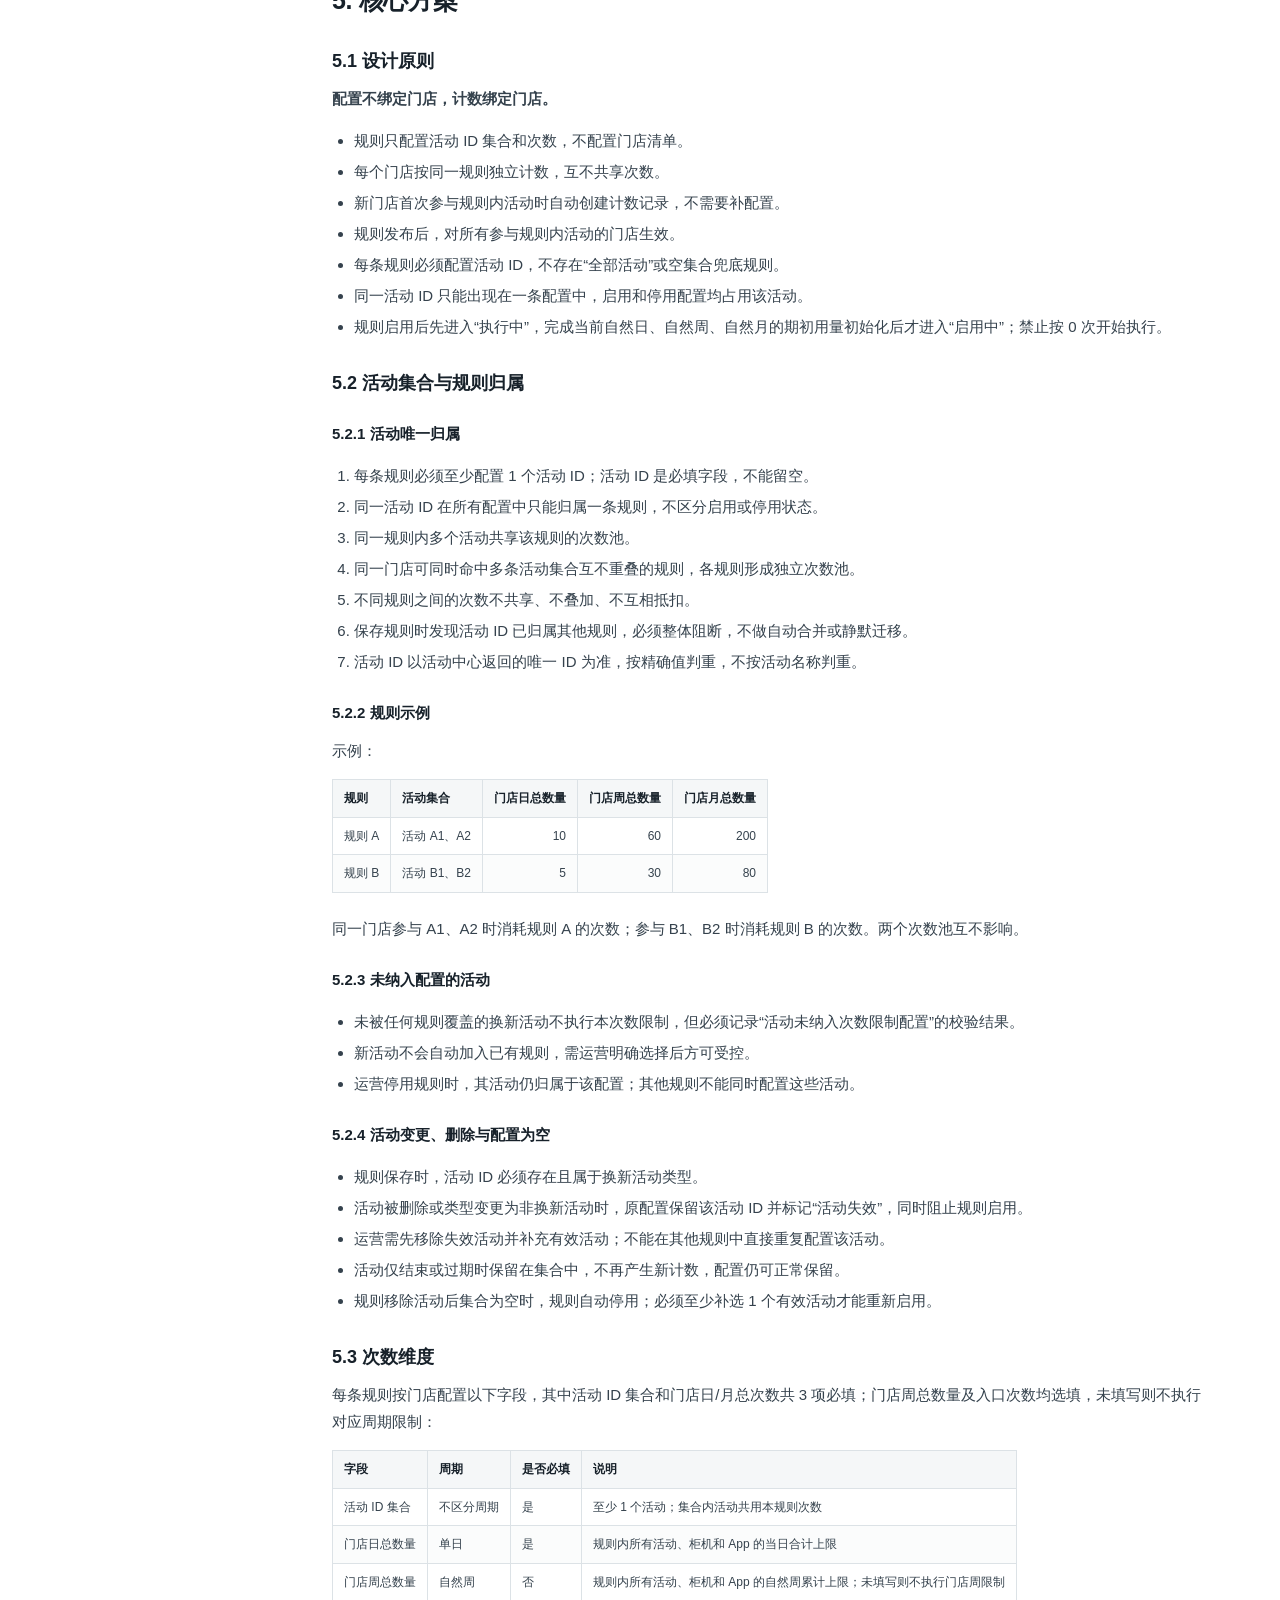
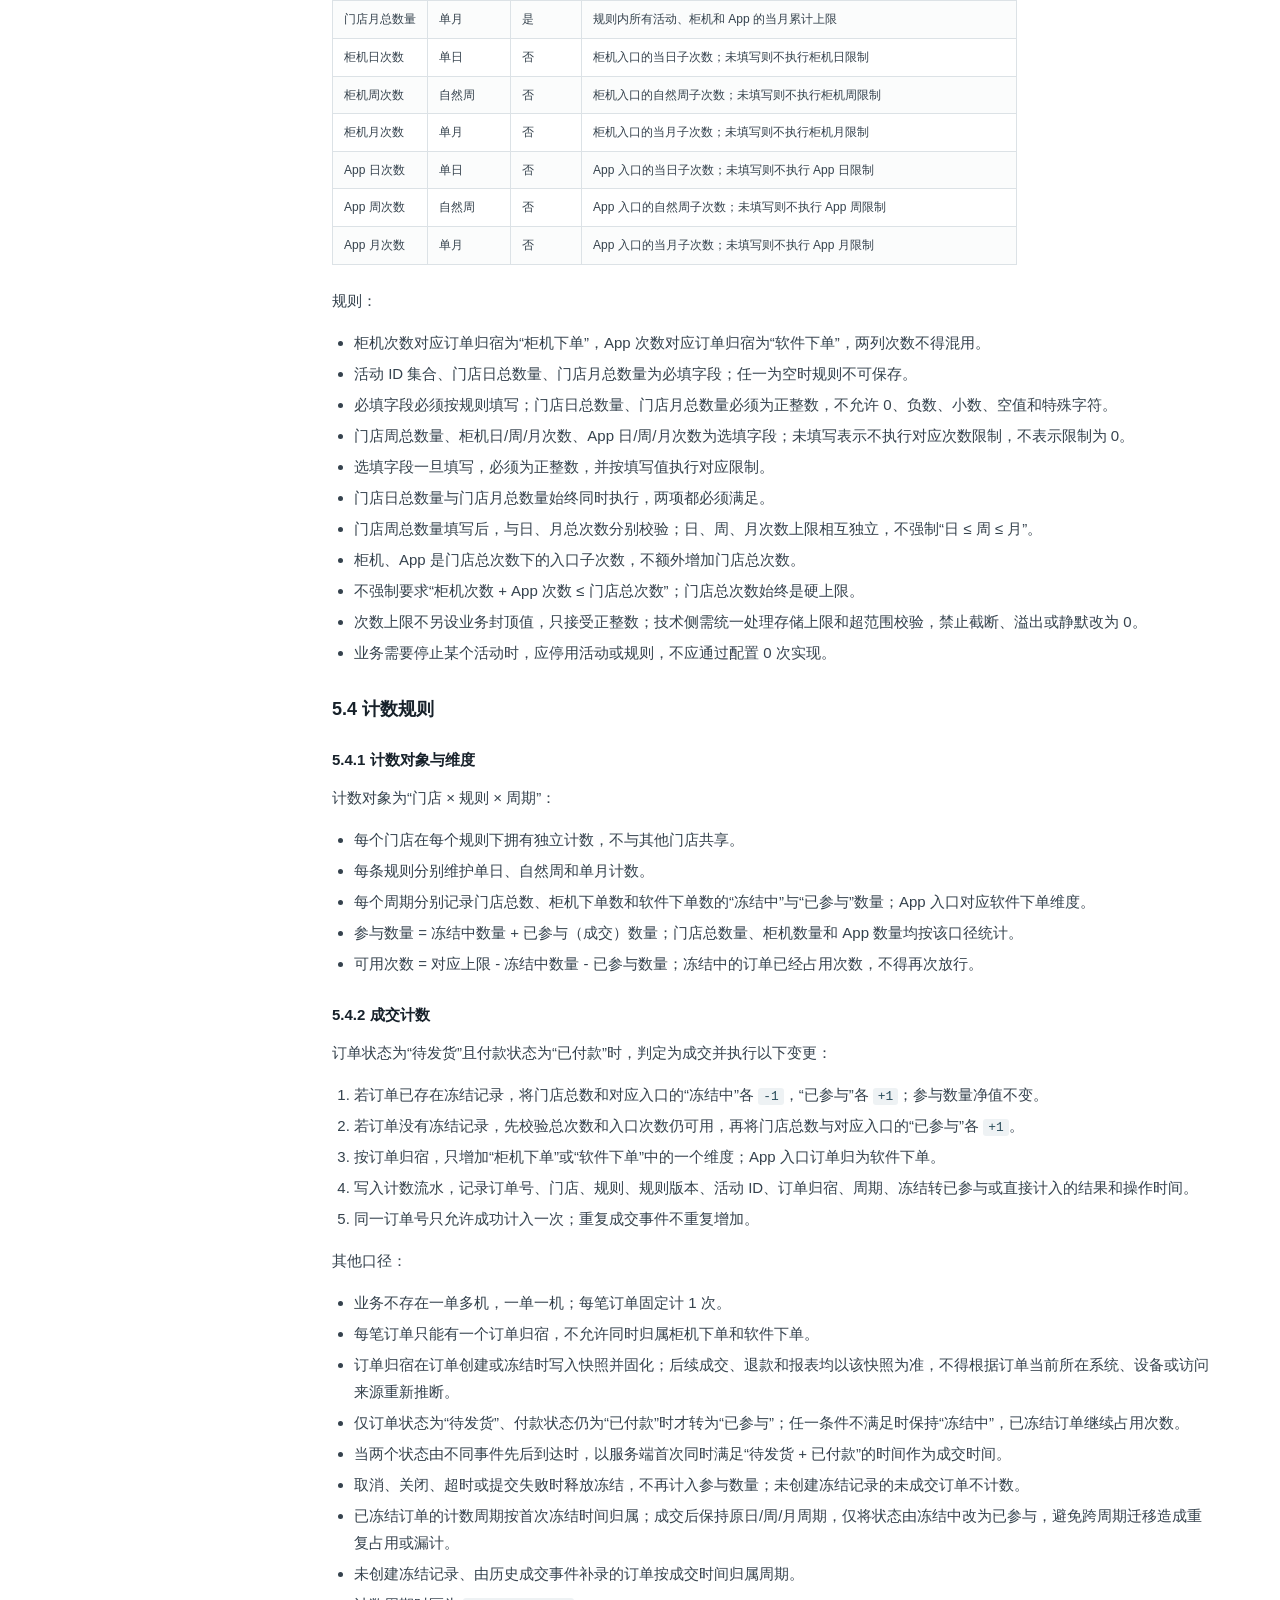
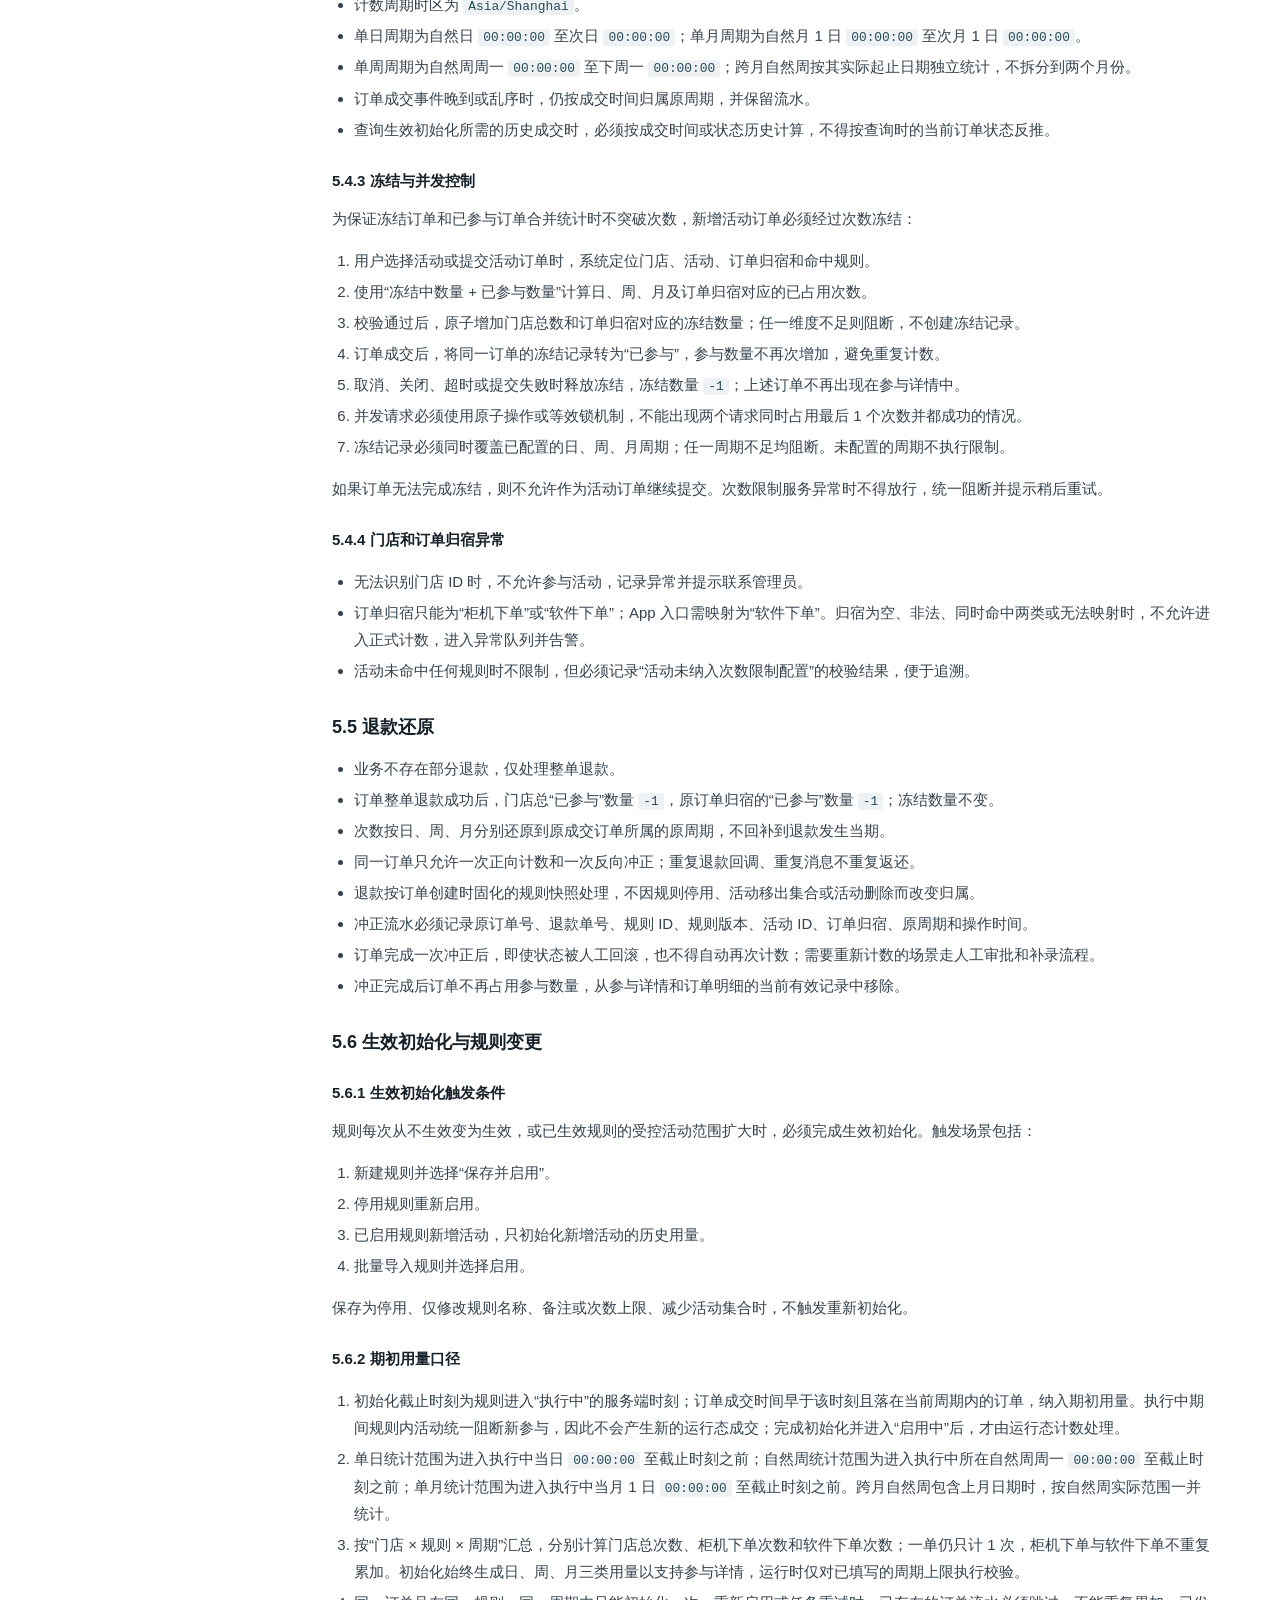
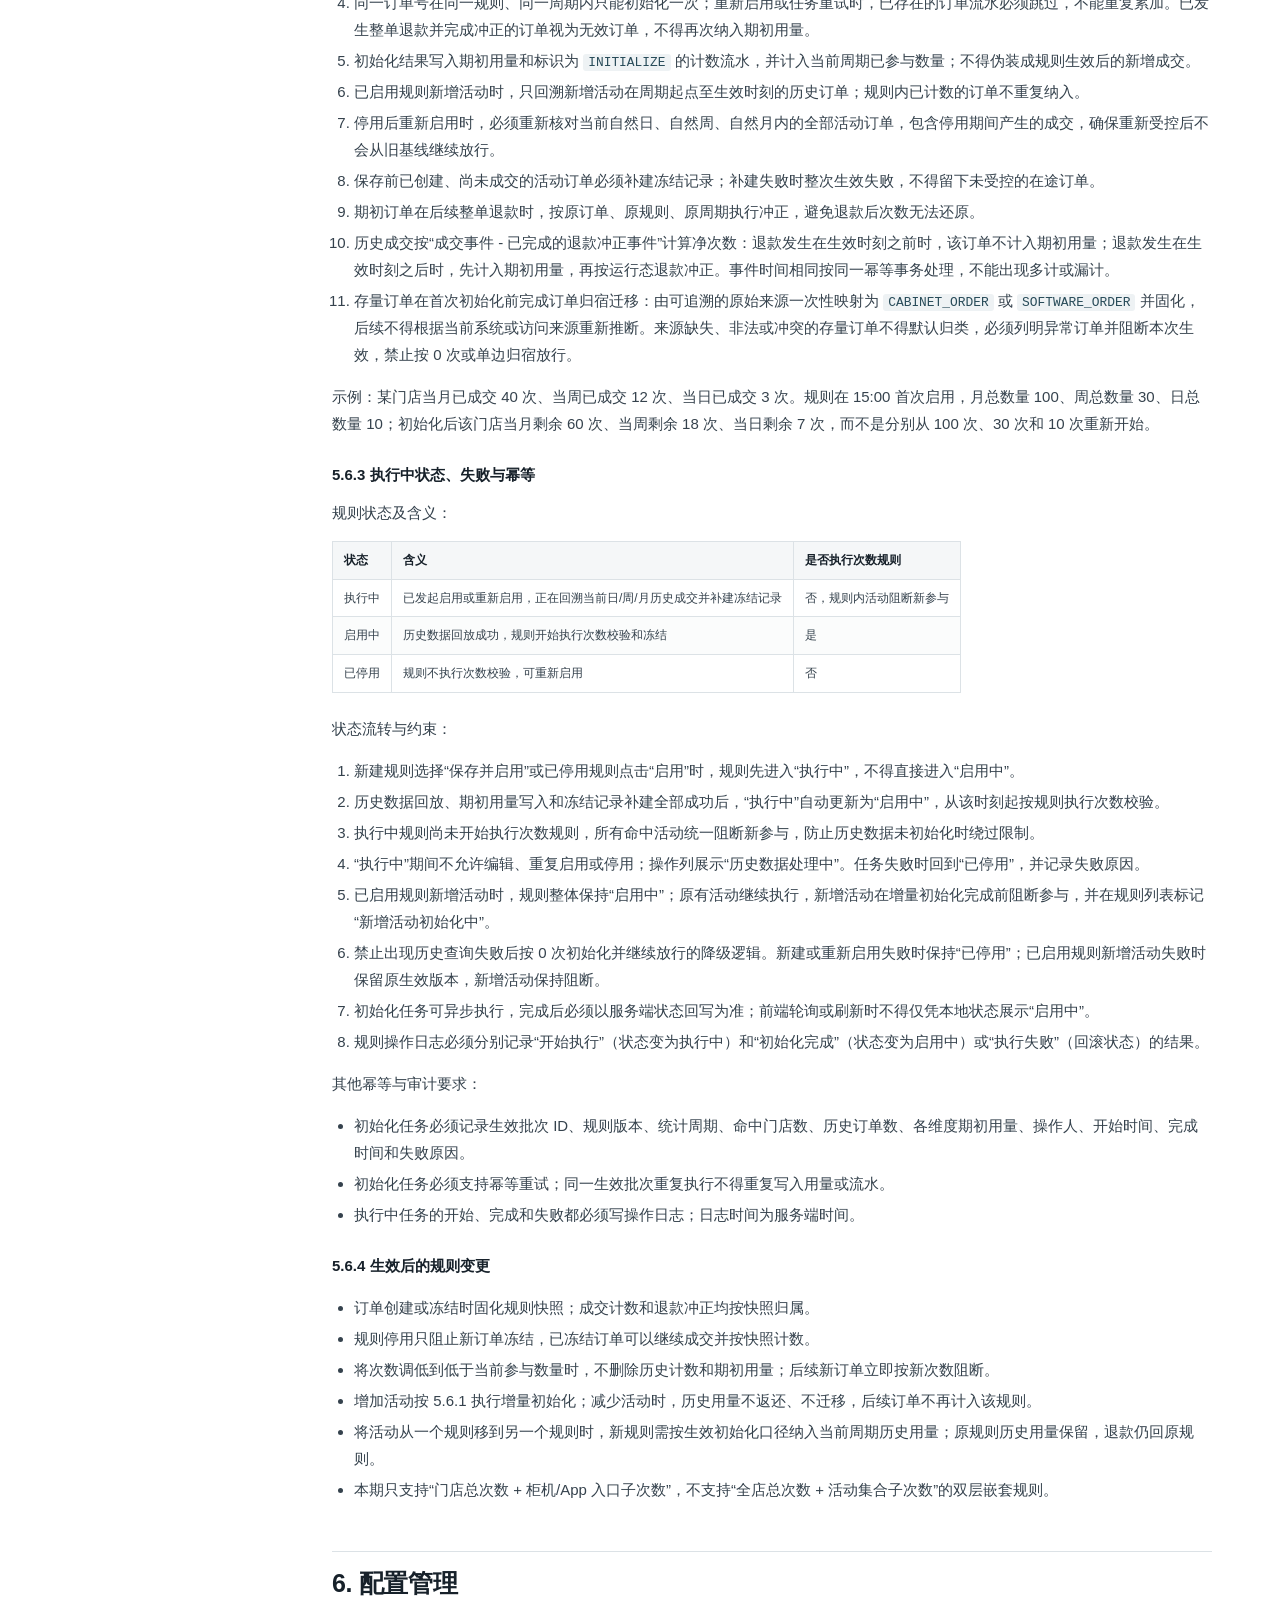
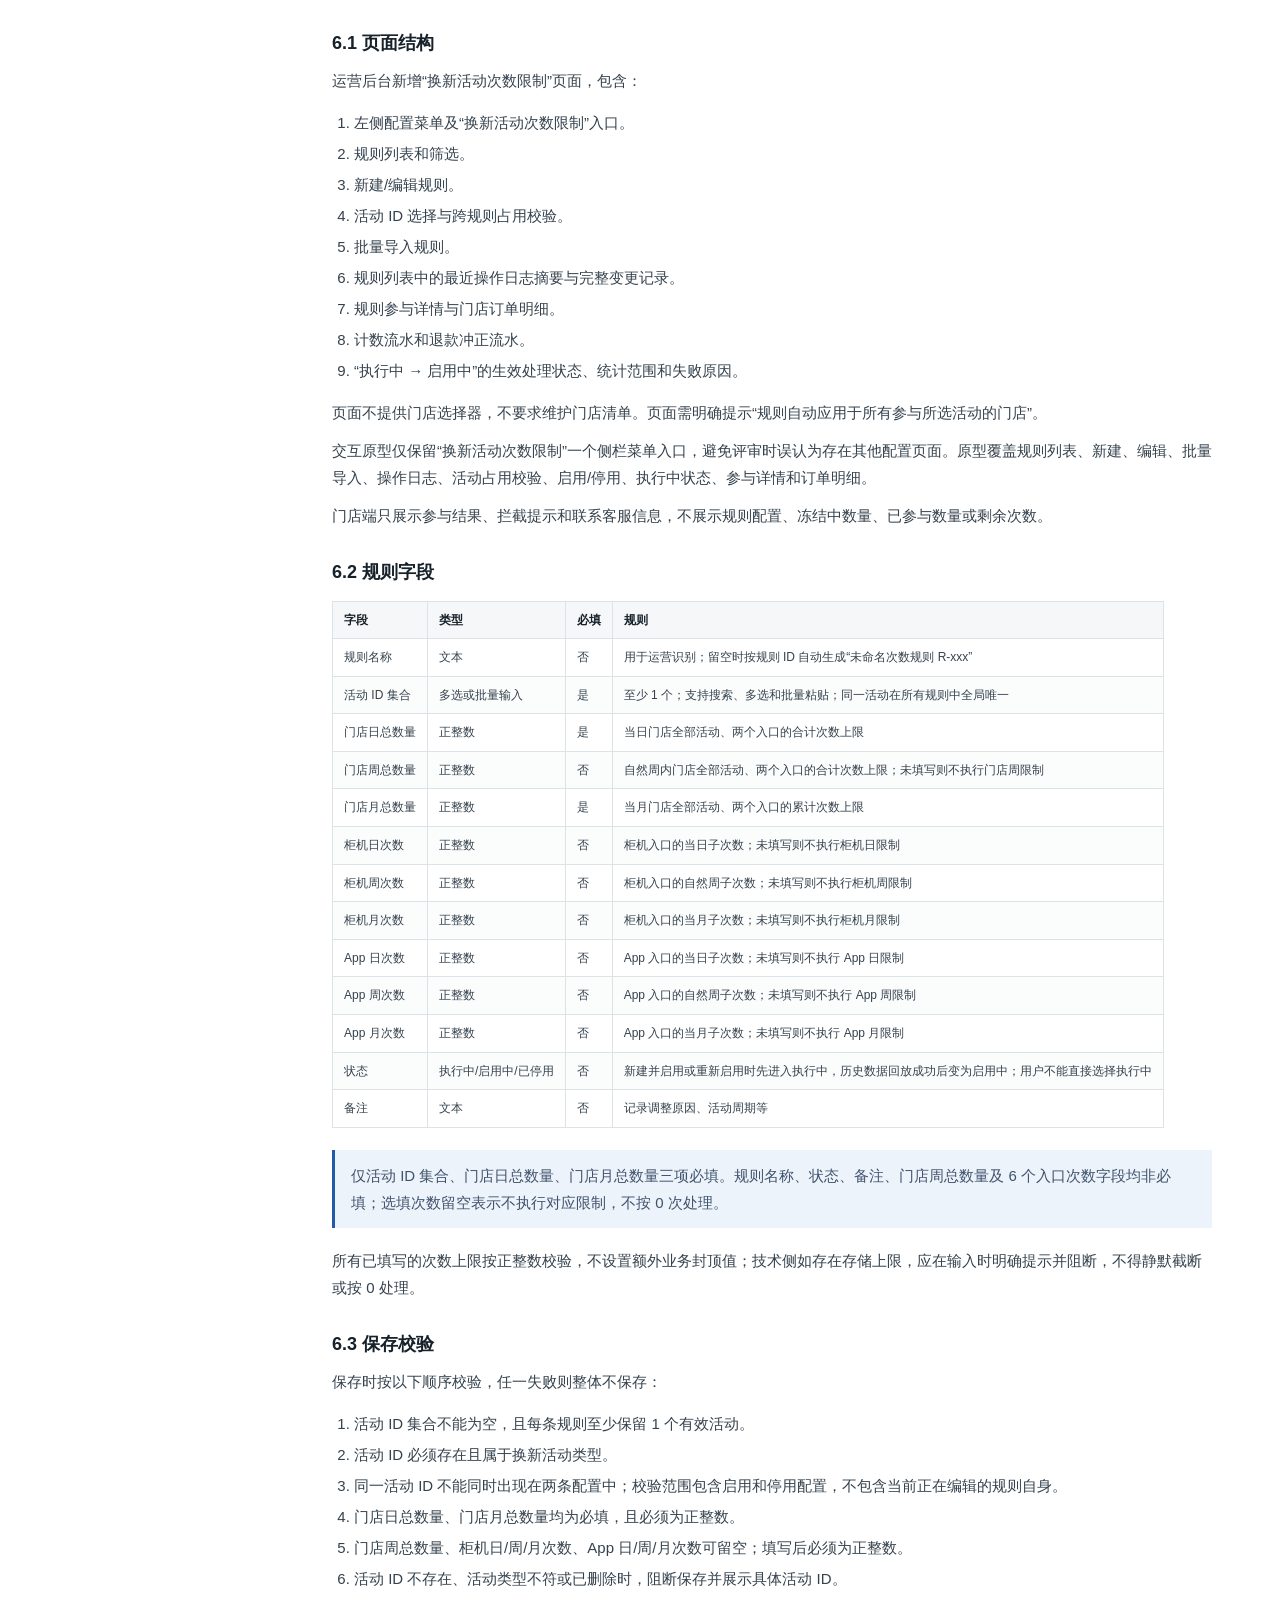
==== commit 1abf9b77: "feat: add order destination to participation details" ====
--- a/index.html
+++ b/index.html
@@ -8,7 +8,7 @@
   <link rel="icon" href="data:image/svg+xml,%3Csvg xmlns='http://www.w3.org/2000/svg' viewBox='0 0 64 64'%3E%3Crect width='64' height='64' rx='12' fill='%2314785b'/%3E%3Cpath d='M18 20h28v8H18zm0 16h12v8H18zm17 0h11v8H35z' fill='white'/%3E%3C/svg%3E">
   <link rel="stylesheet" href="assets/styles.css?v=20261111-6">
   <script src="assets/marked.min.js?v=20261110-2" defer></script>
-  <script src="assets/app.js?v=20261111-7" defer></script>
+  <script src="assets/app.js?v=20261111-8" defer></script>
 </head>
 <body>
   <a class="skip-link" href="#main-content">跳到主要内容</a>
@@ -35,7 +35,7 @@
   <main id="main-content">
     <section class="hero" id="overview" aria-labelledby="page-title">
       <div class="hero-copy">
-        <div class="eyebrow"><span class="eyebrow-dot"></span>产品需求文档 · 评审版 v0.7</div>
+        <div class="eyebrow"><span class="eyebrow-dot"></span>产品需求文档 · 评审版 v0.8</div>
         <h1 id="page-title">门店换新活动参与次数限制</h1>
         <p class="hero-lead">规则不绑定门店，通过活动 ID 集合匹配活动；运行时按门店独立计数，支持日、自然周、月三个周期。参与数量统一按“冻结中 + 已参与”计算，规则启用后先进入执行中，历史数据回放完成才切换为启用中。</p>
         <div class="hero-meta" aria-label="文档信息">
@@ -80,13 +80,13 @@
         <article class="principle-card">
           <span class="principle-number" aria-hidden="true">02</span>
           <h3>成交只计一次</h3>
-          <p>一笔订单成交后计为一次参与，同时更新门店总次数和实际成交入口次数，不重复累加。</p>
+          <p>一笔订单成交后计为一次参与，同时更新门店总次数和订单归宿对应的柜机/软件次数，不重复累加。</p>
           <span class="principle-tag">一单 = 总次数 +1</span>
         </article>
         <article class="principle-card">
           <span class="principle-number" aria-hidden="true">03</span>
-          <h3>入口次数是子次数</h3>
-          <p>柜机与 App 分别计数，但都不能突破门店总次数。整单退款时两个维度同步还原。</p>
+          <h3>按订单归宿计数</h3>
+          <p>订单归宿固定为“柜机下单”或“软件下单”，两类次数分别统计，但都不能突破门店总次数。</p>
           <span class="principle-tag">总次数是硬上限</span>
         </article>
       </div>
@@ -108,7 +108,7 @@
         <i aria-hidden="true">→</i>
         <article><span>3</span><strong>门店运行时匹配</strong><p>门店无需单独配置</p></article>
         <i aria-hidden="true">→</i>
-        <article><span>4</span><strong>双维度计数</strong><p>门店总数 + 柜机/App</p></article>
+        <article><span>4</span><strong>按订单归宿计数</strong><p>门店总数 + 柜机/软件</p></article>
       </div>
 
       <div class="model-grid">
@@ -149,7 +149,7 @@
           <span class="scope-note-label">归属规则</span>
           <h3>一个活动在所有配置中只能归属一条规则</h3>
         </div>
-        <p>活动 ID 必填且全局唯一；首次启用、重新启用或新增活动时，系统回溯当前日/周/月历史成交生成期初用量。自然周按周一至周日统计，跨月自然周按实际起止日期计算。启用后先显示执行中，查询失败或初始化未完成时不得切换为启用中。门店端不展示冻结中、已参与或剩余次数。</p>
+        <p>活动 ID 必填且全局唯一；首次启用、重新启用或新增活动时，系统回溯当前日/周/月历史成交生成期初用量。订单归宿在创建或冻结时固化，订单明细展示“柜机下单”或“软件下单”，未知归宿不得放行。自然周按周一至周日统计，跨月自然周按实际起止日期计算。启用后先显示执行中，查询失败或初始化未完成时不得切换为启用中。门店端不展示冻结中、已参与或剩余次数。</p>
       </div>
     </section>
 
@@ -312,7 +312,7 @@
   </main>
 
   <footer class="footer">
-    <div><strong>门店换新活动参与次数限制</strong><span>REQ-20261110-001 · PRD v0.7 · 草案</span></div>
+    <div><strong>门店换新活动参与次数限制</strong><span>REQ-20261110-001 · PRD v0.8 · 草案</span></div>
     <p>本页为静态评审站，不连接真实活动、订单或退款系统；示例数据仅用于规则说明。<a href="review-record.md">评审与发布记录</a></p>
   </footer>
 
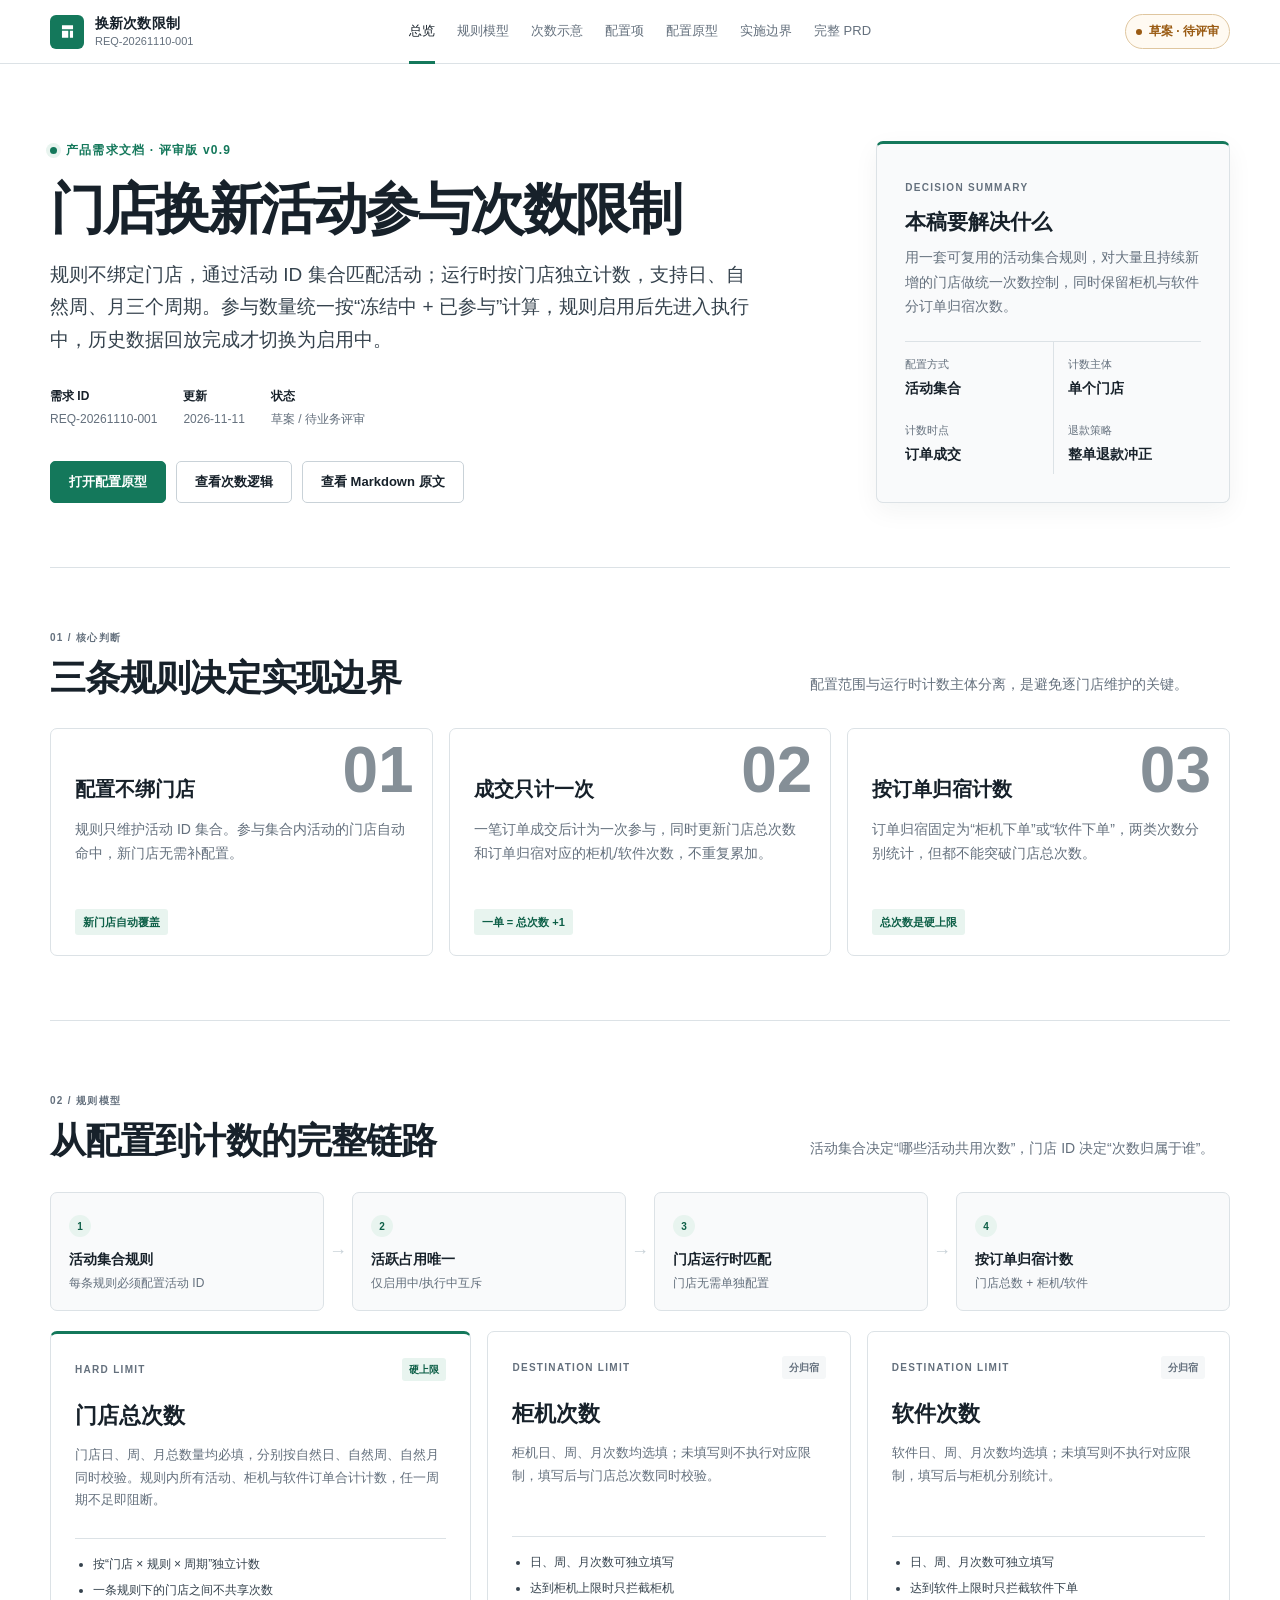
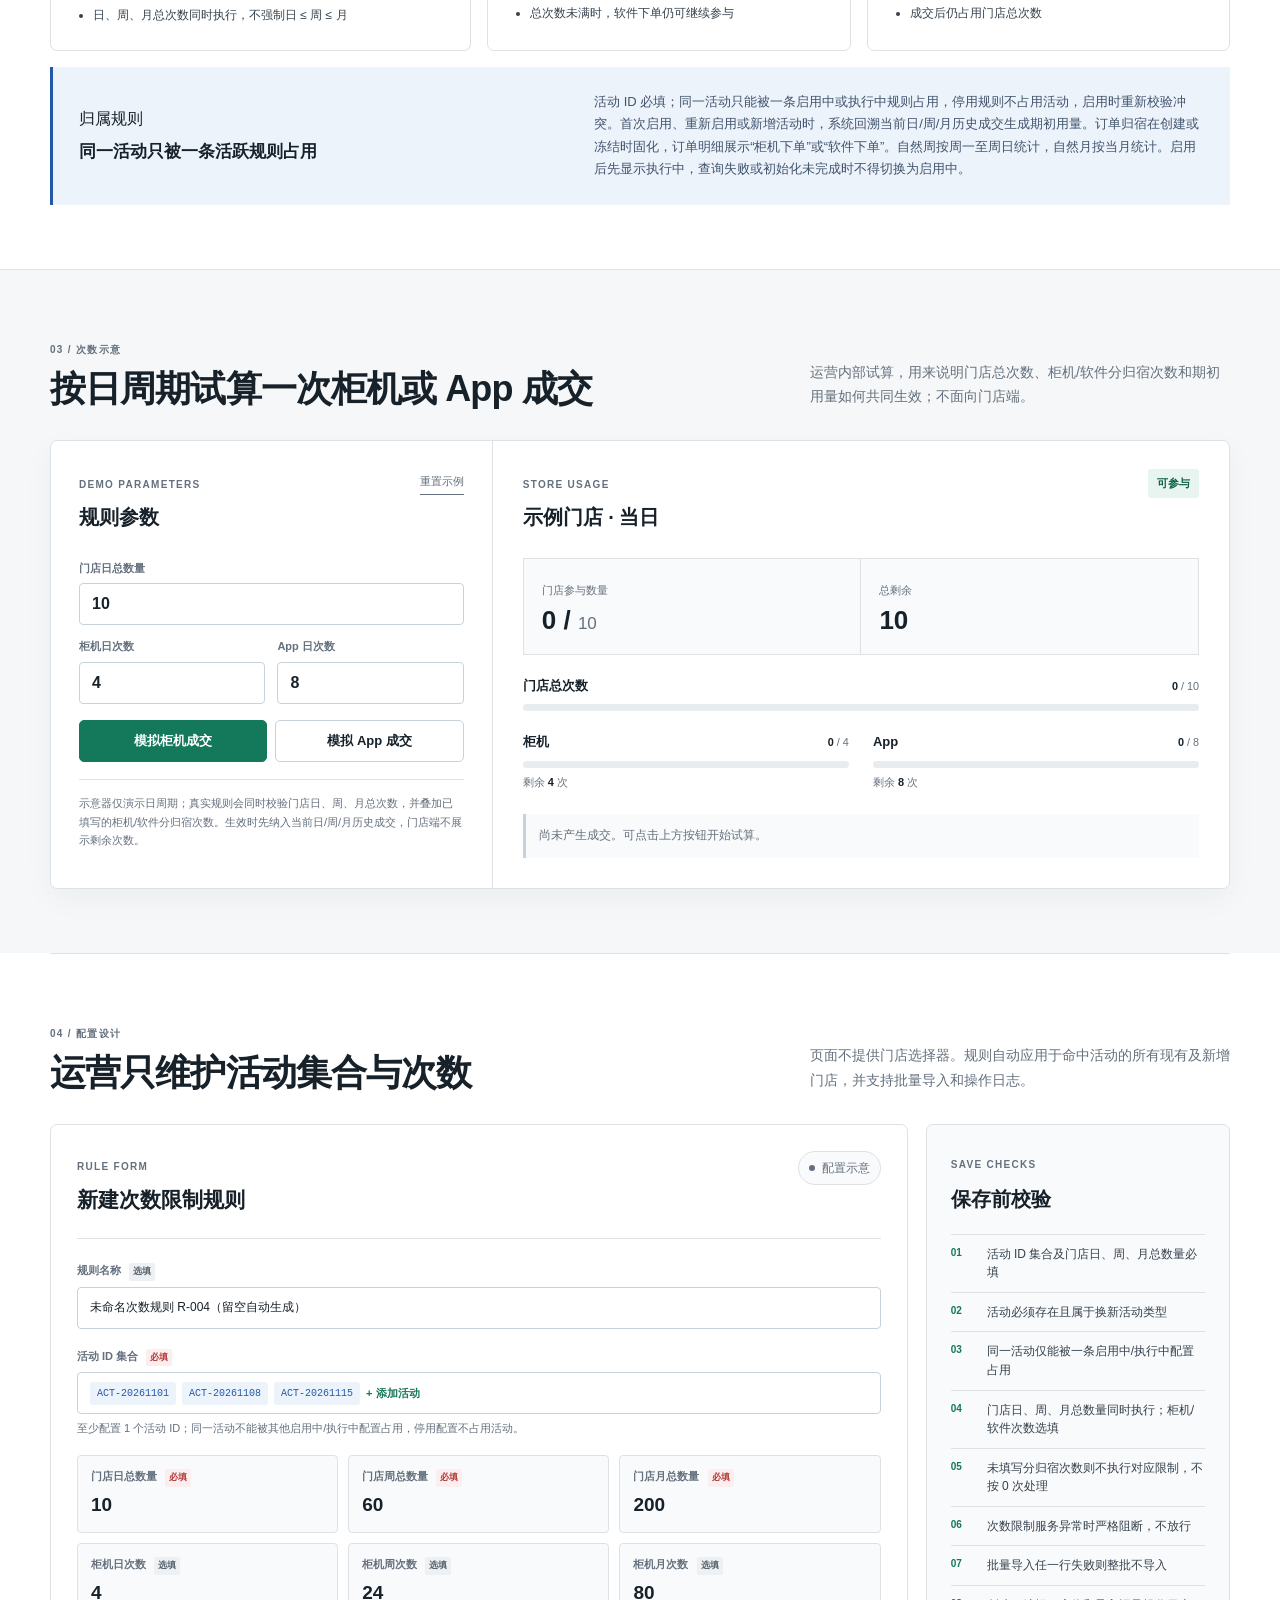
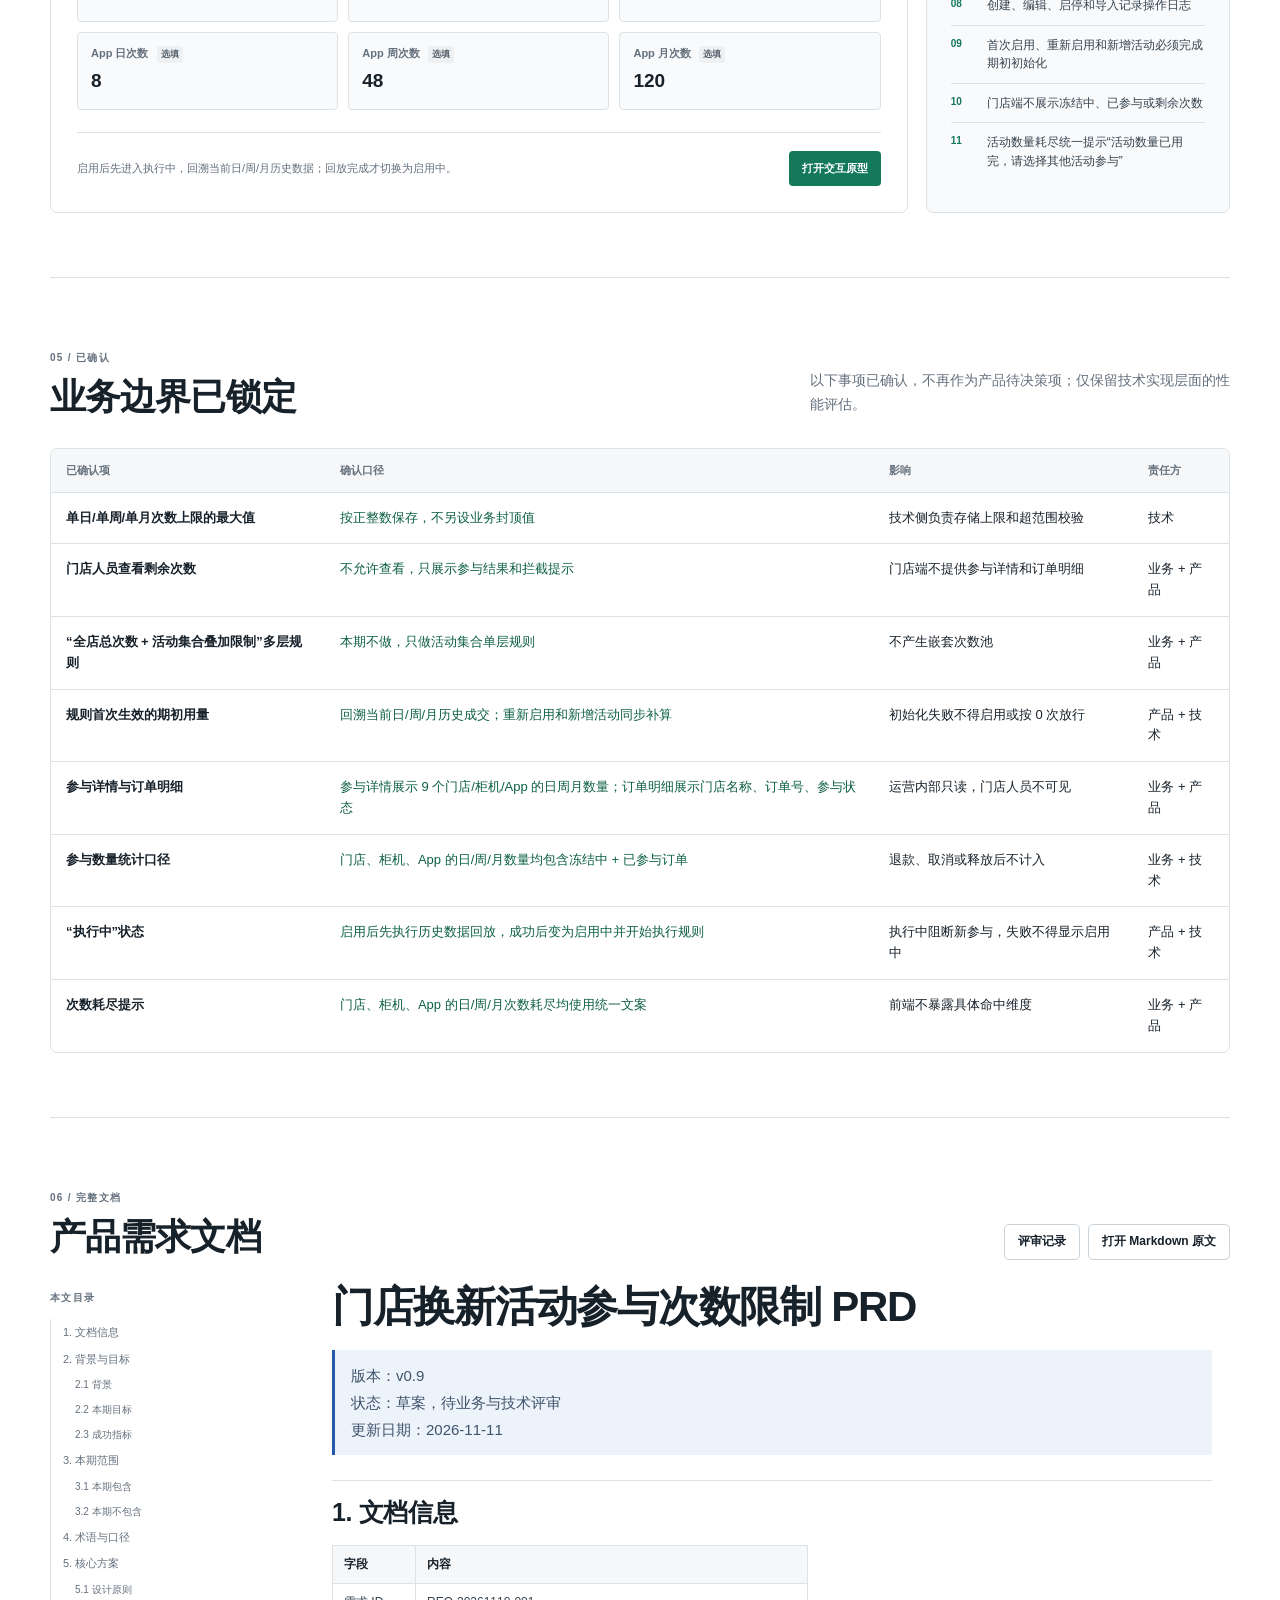
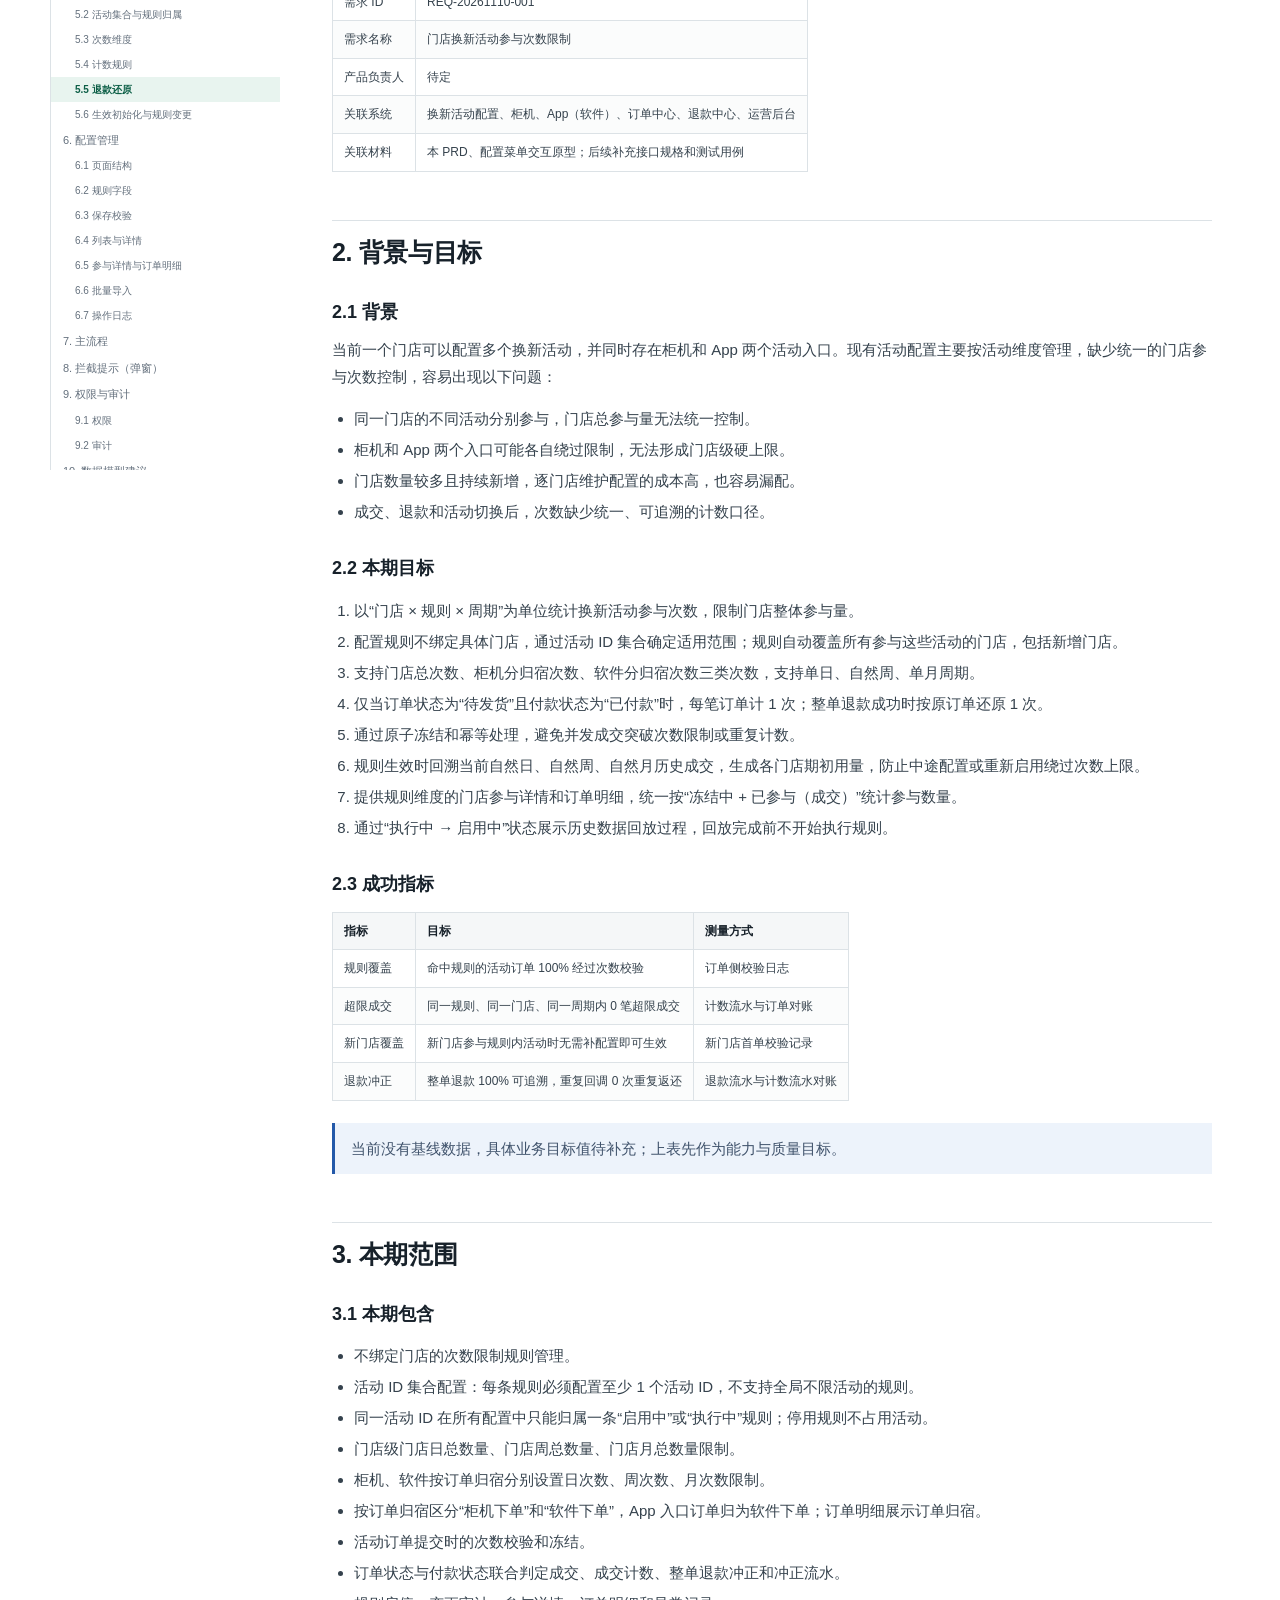
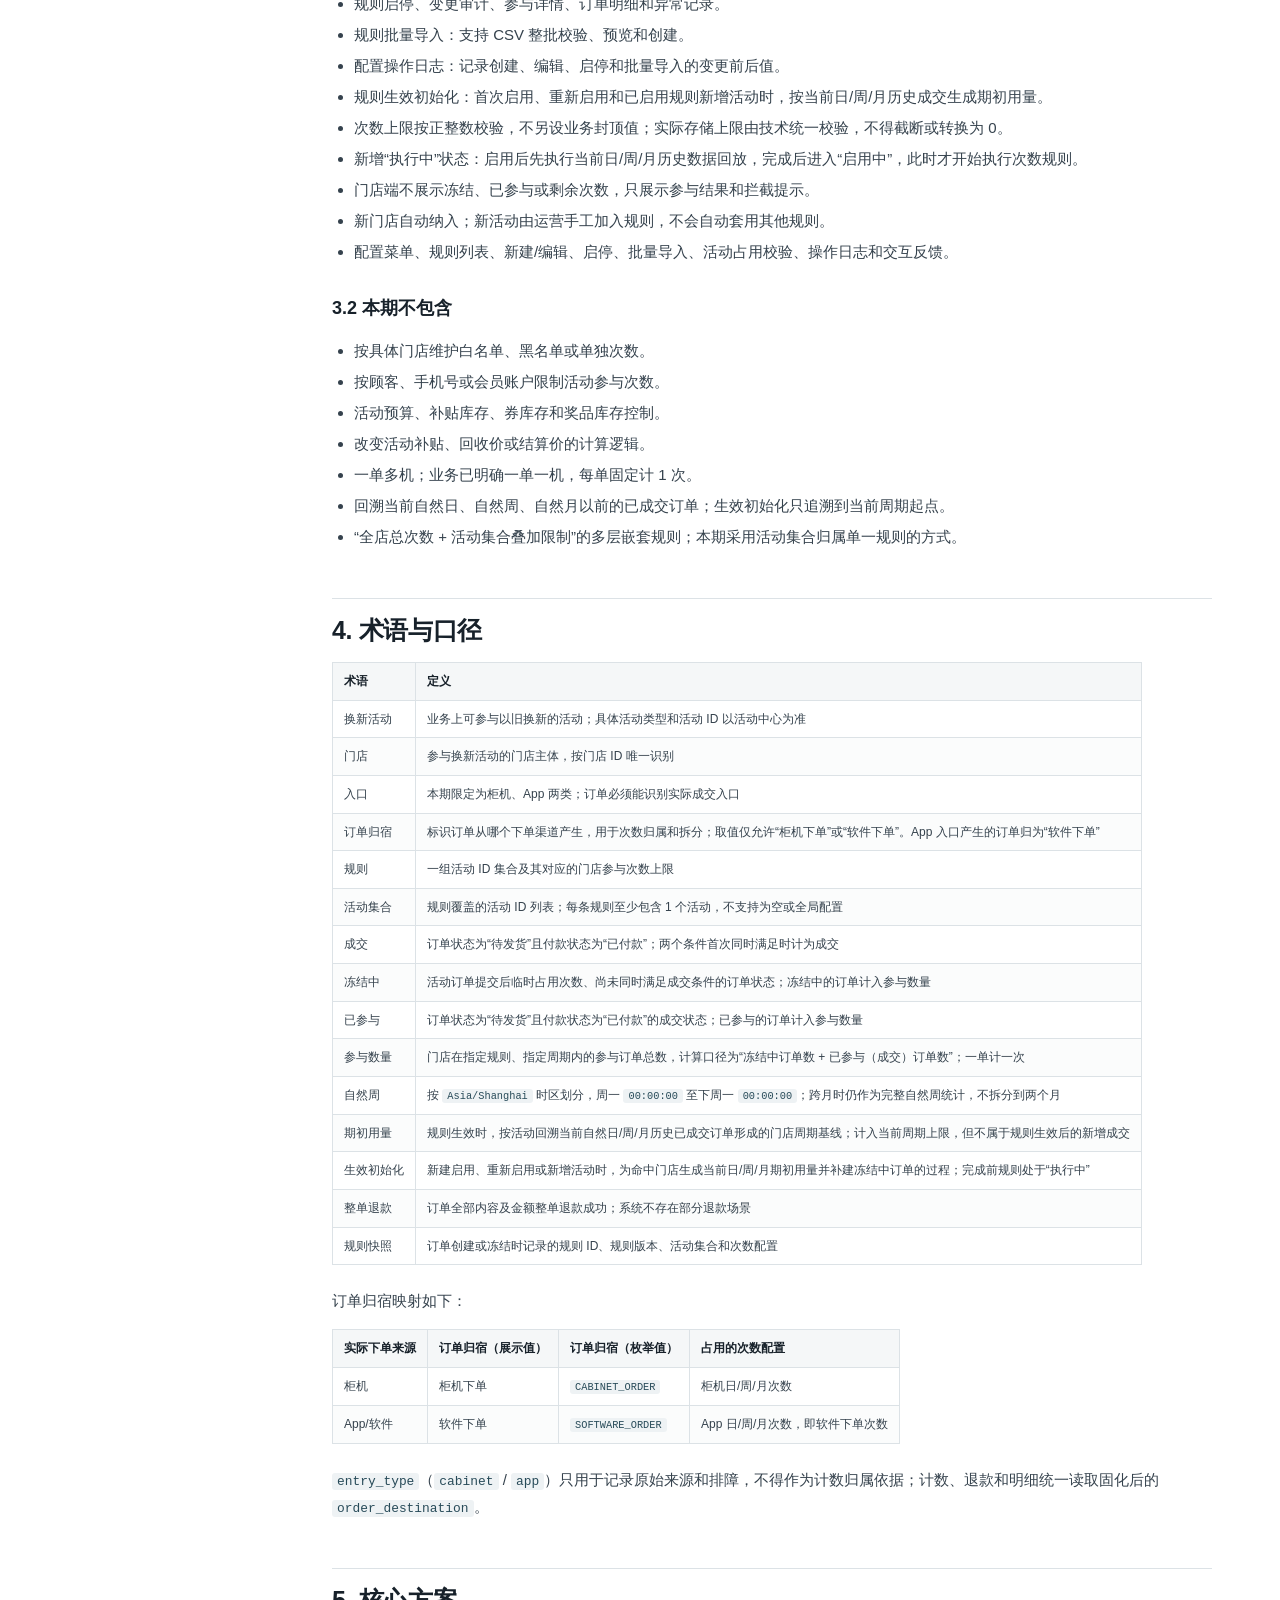
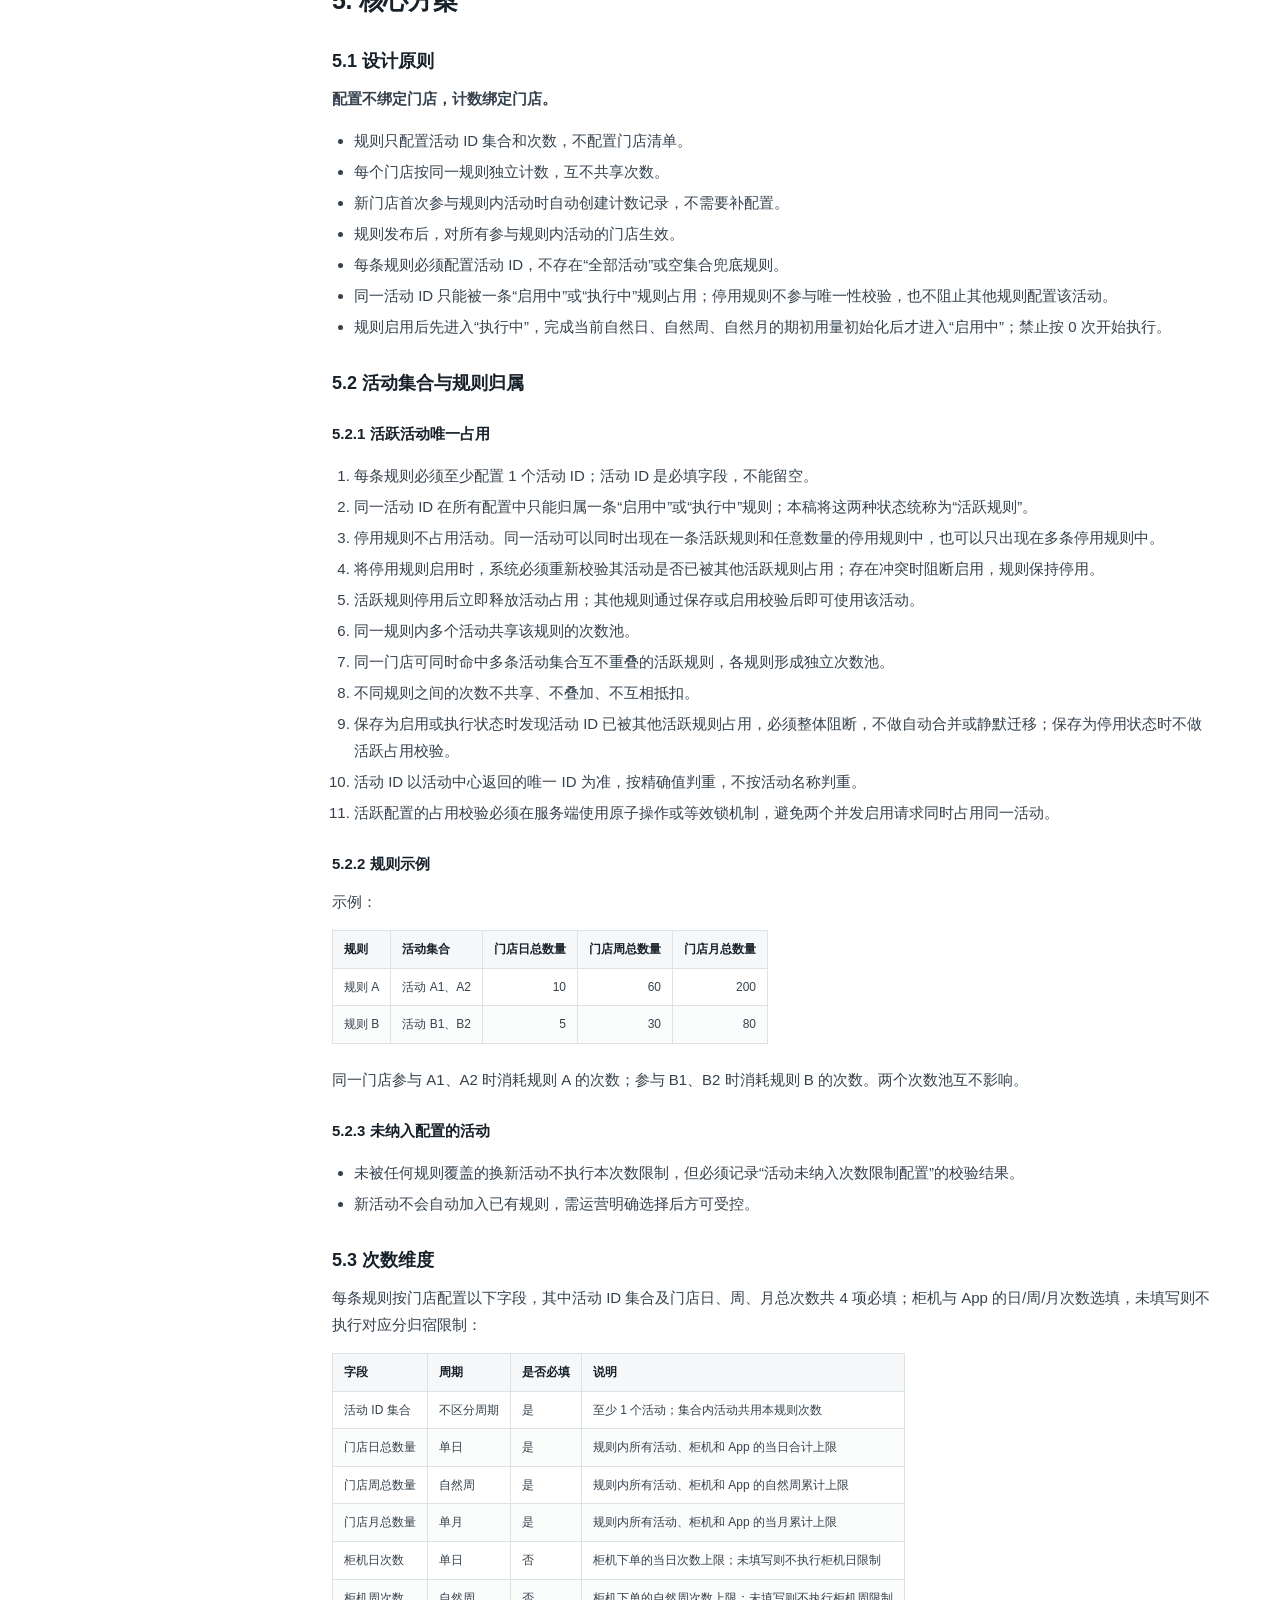
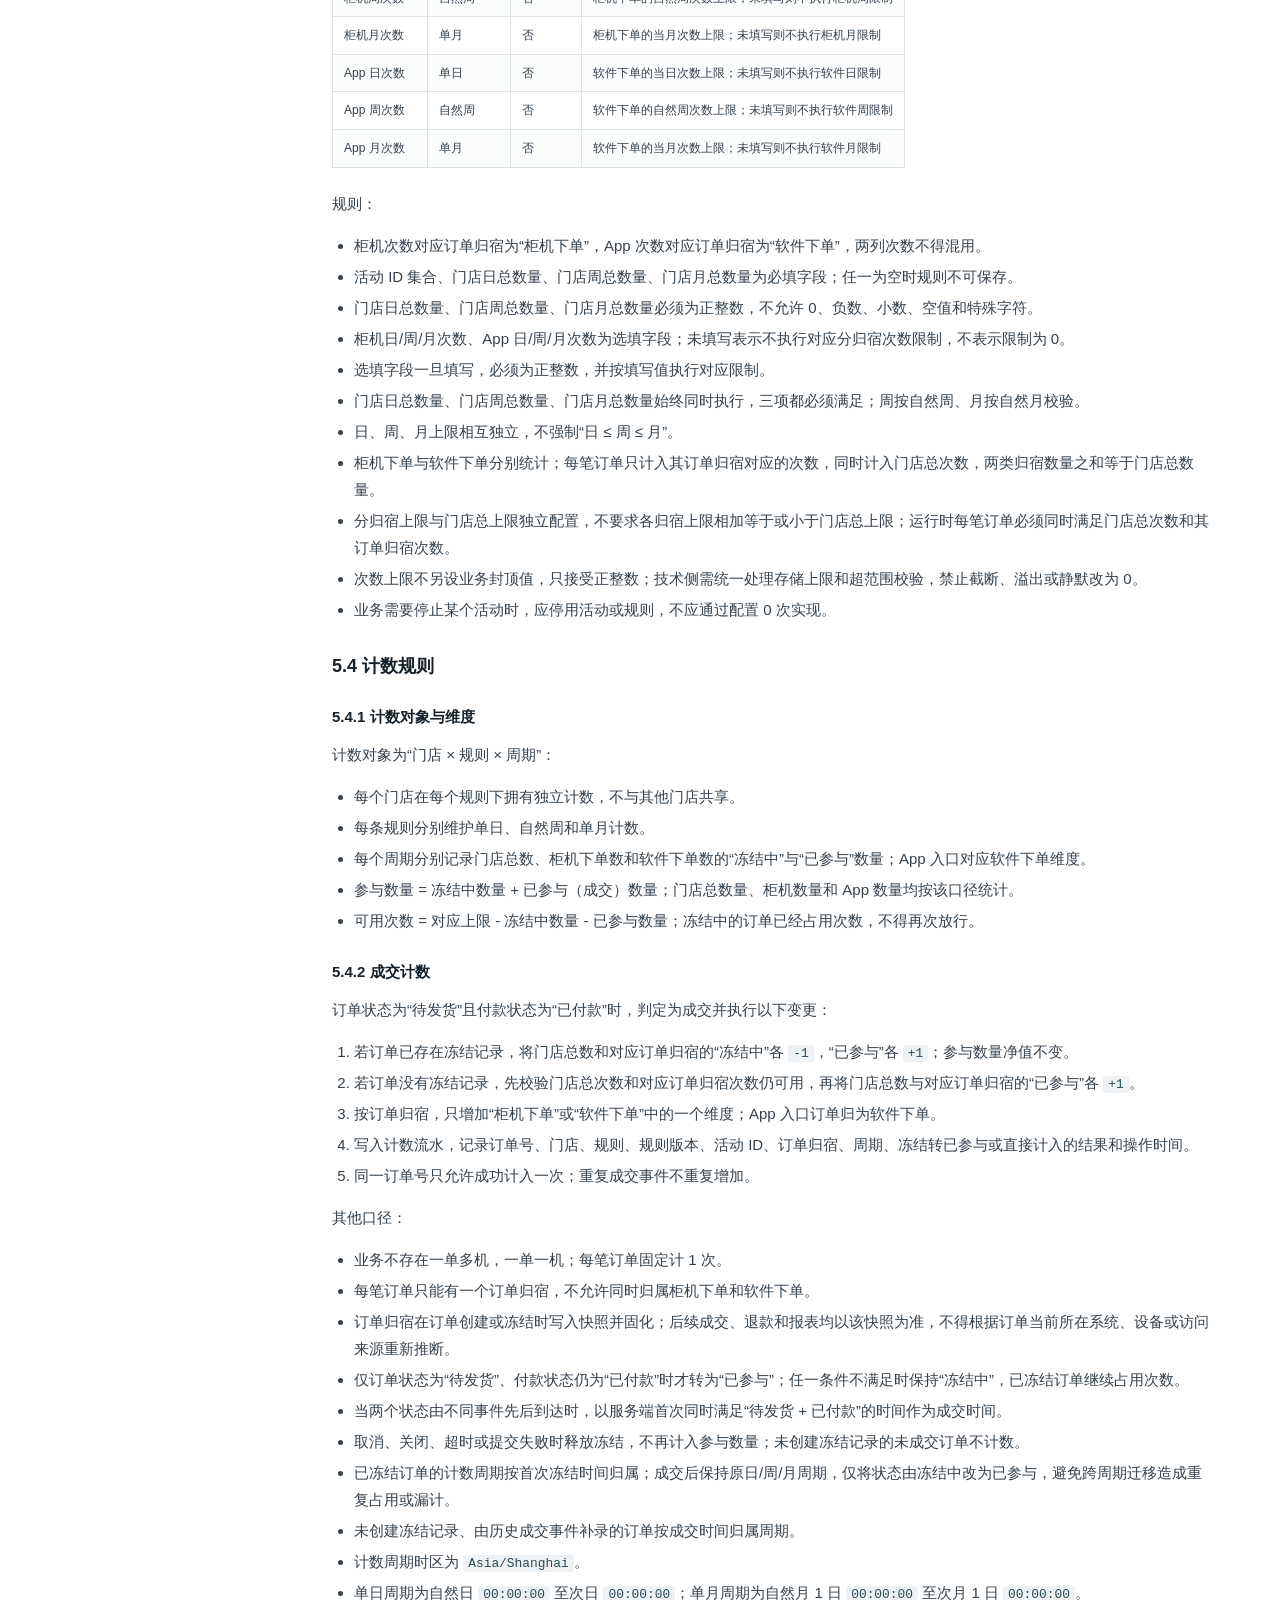
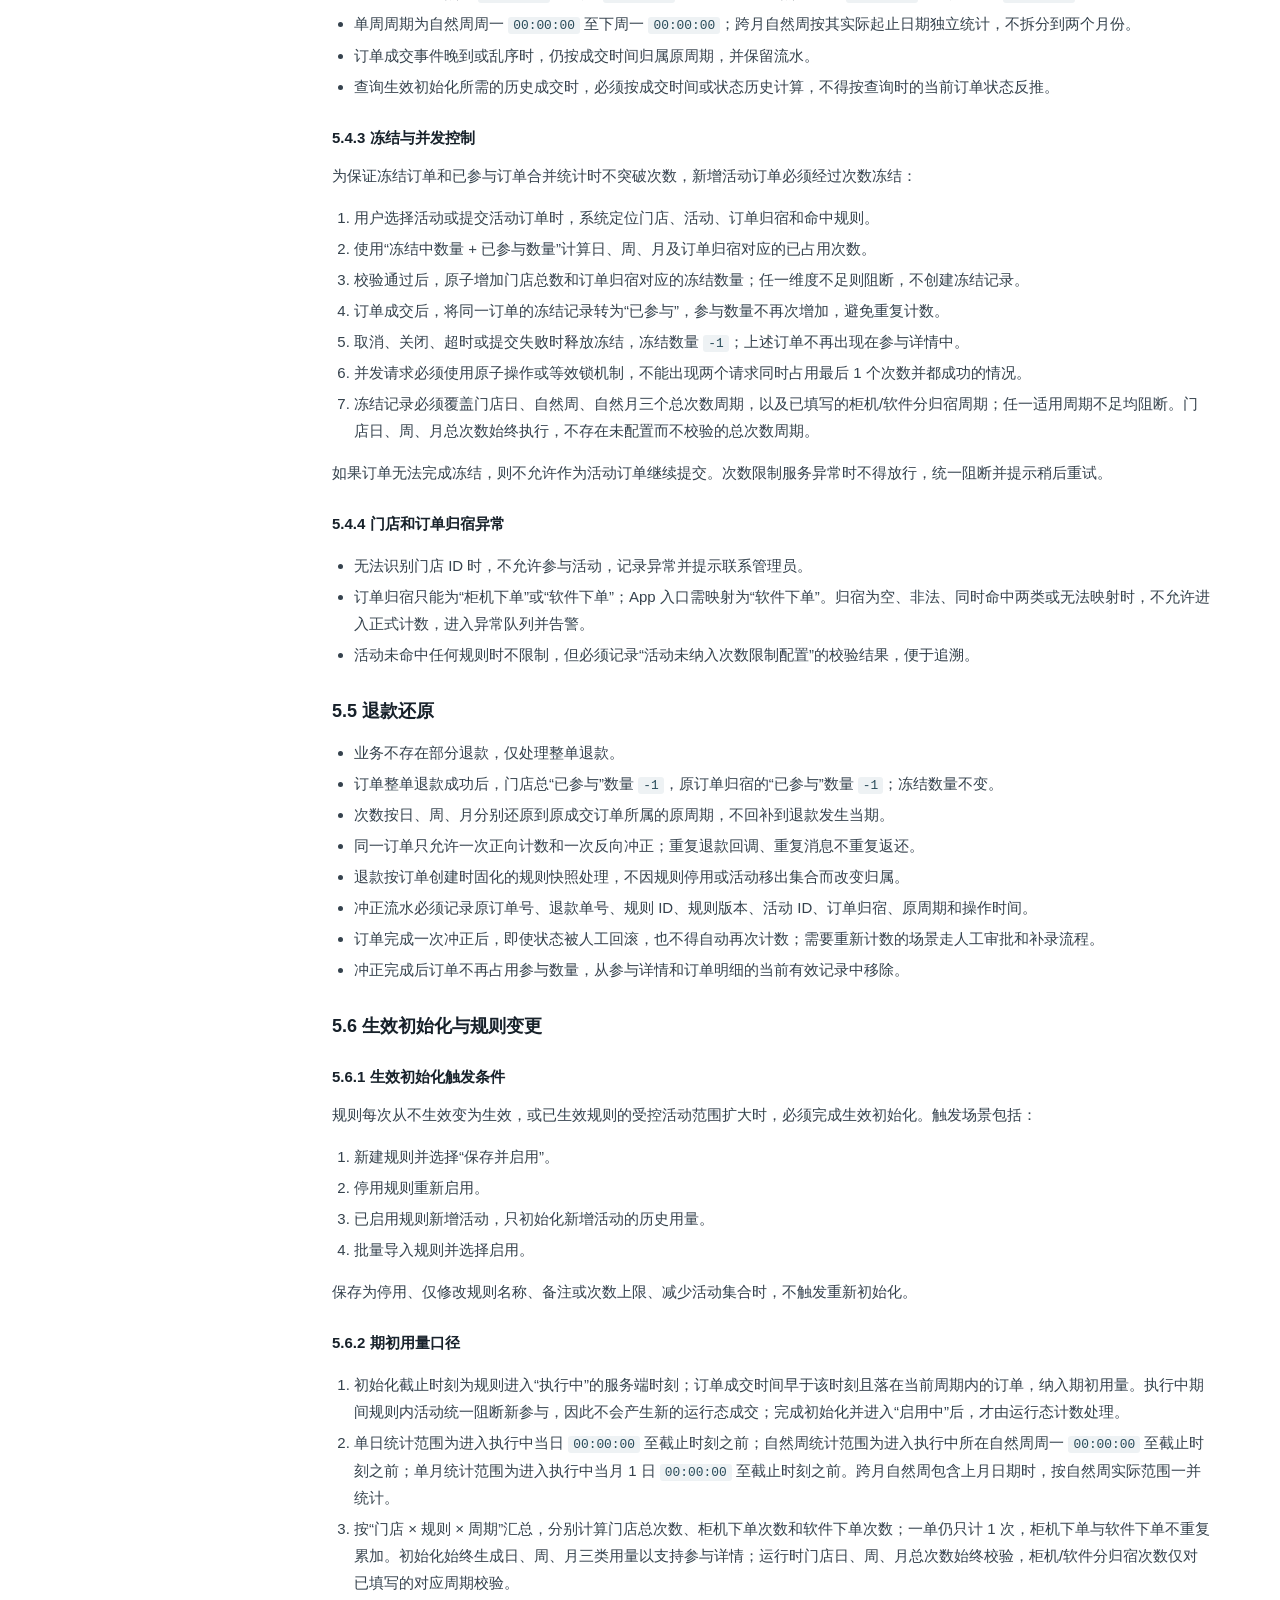
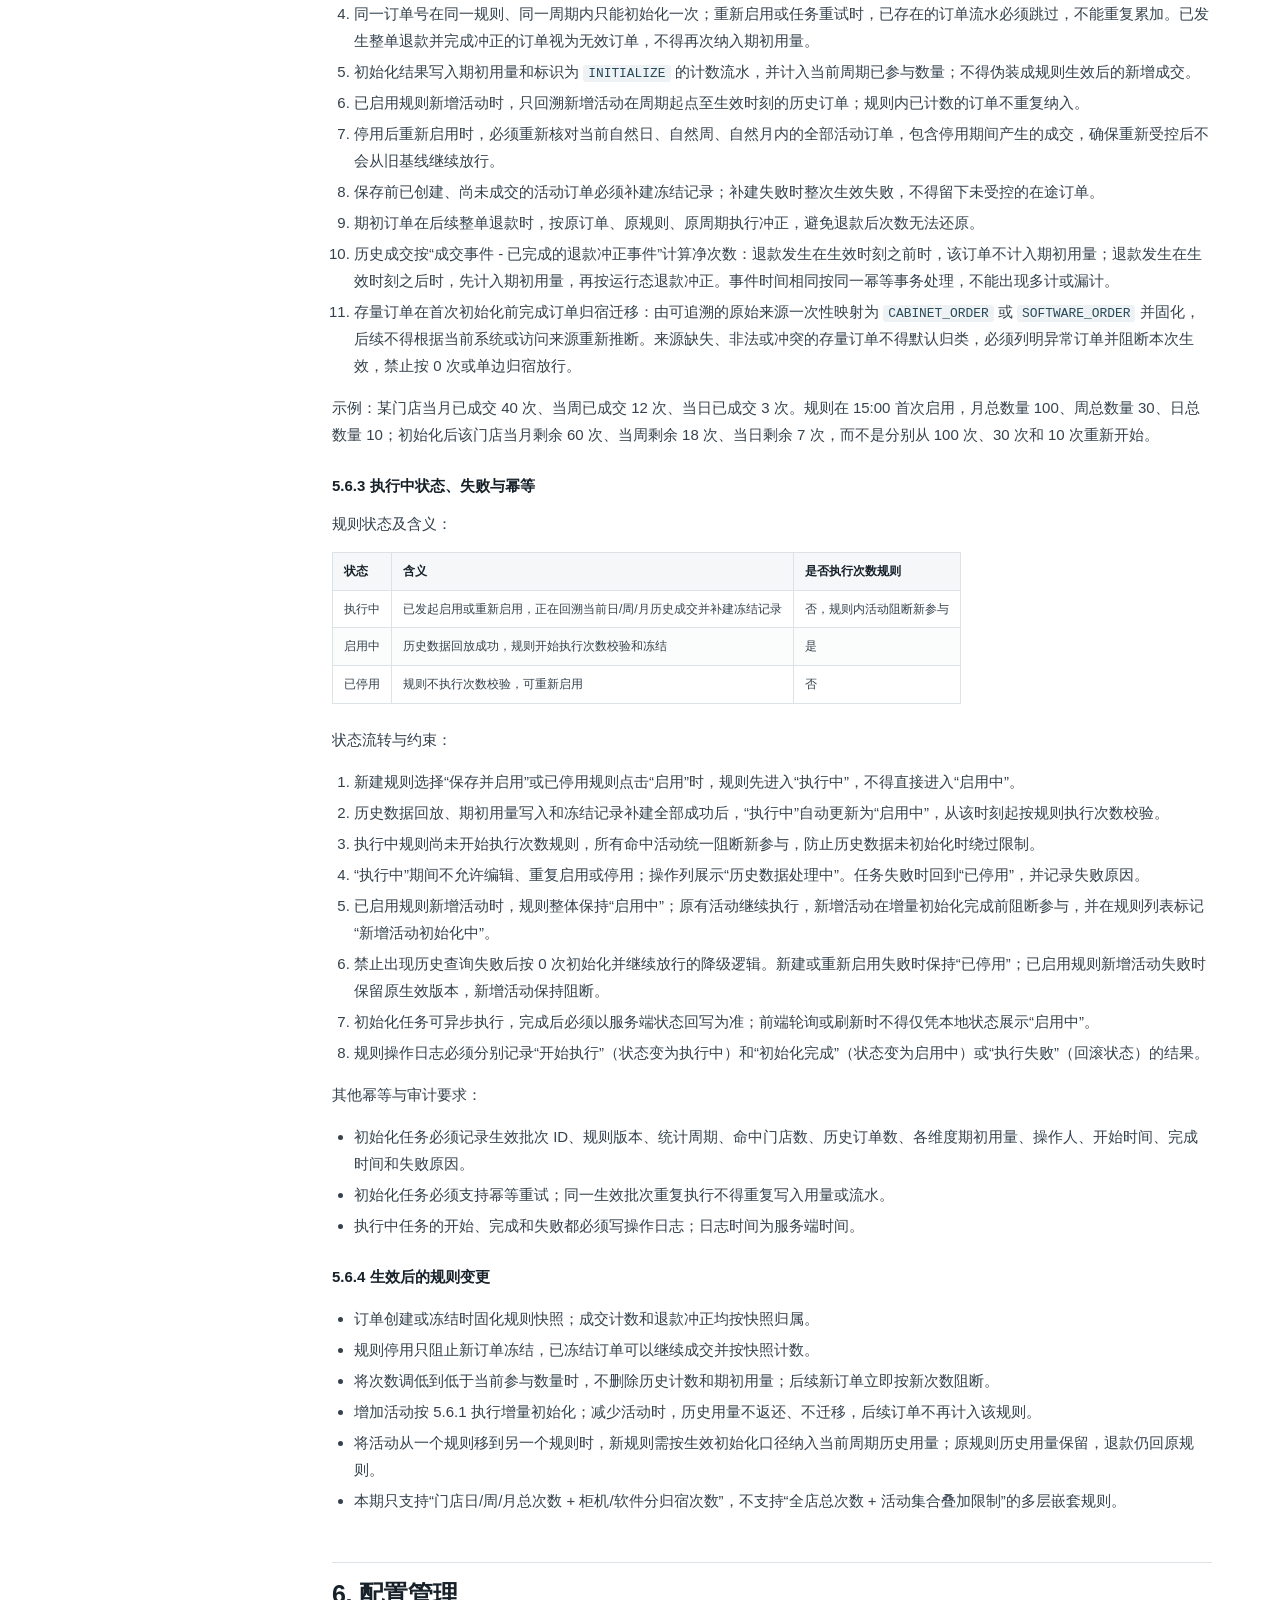
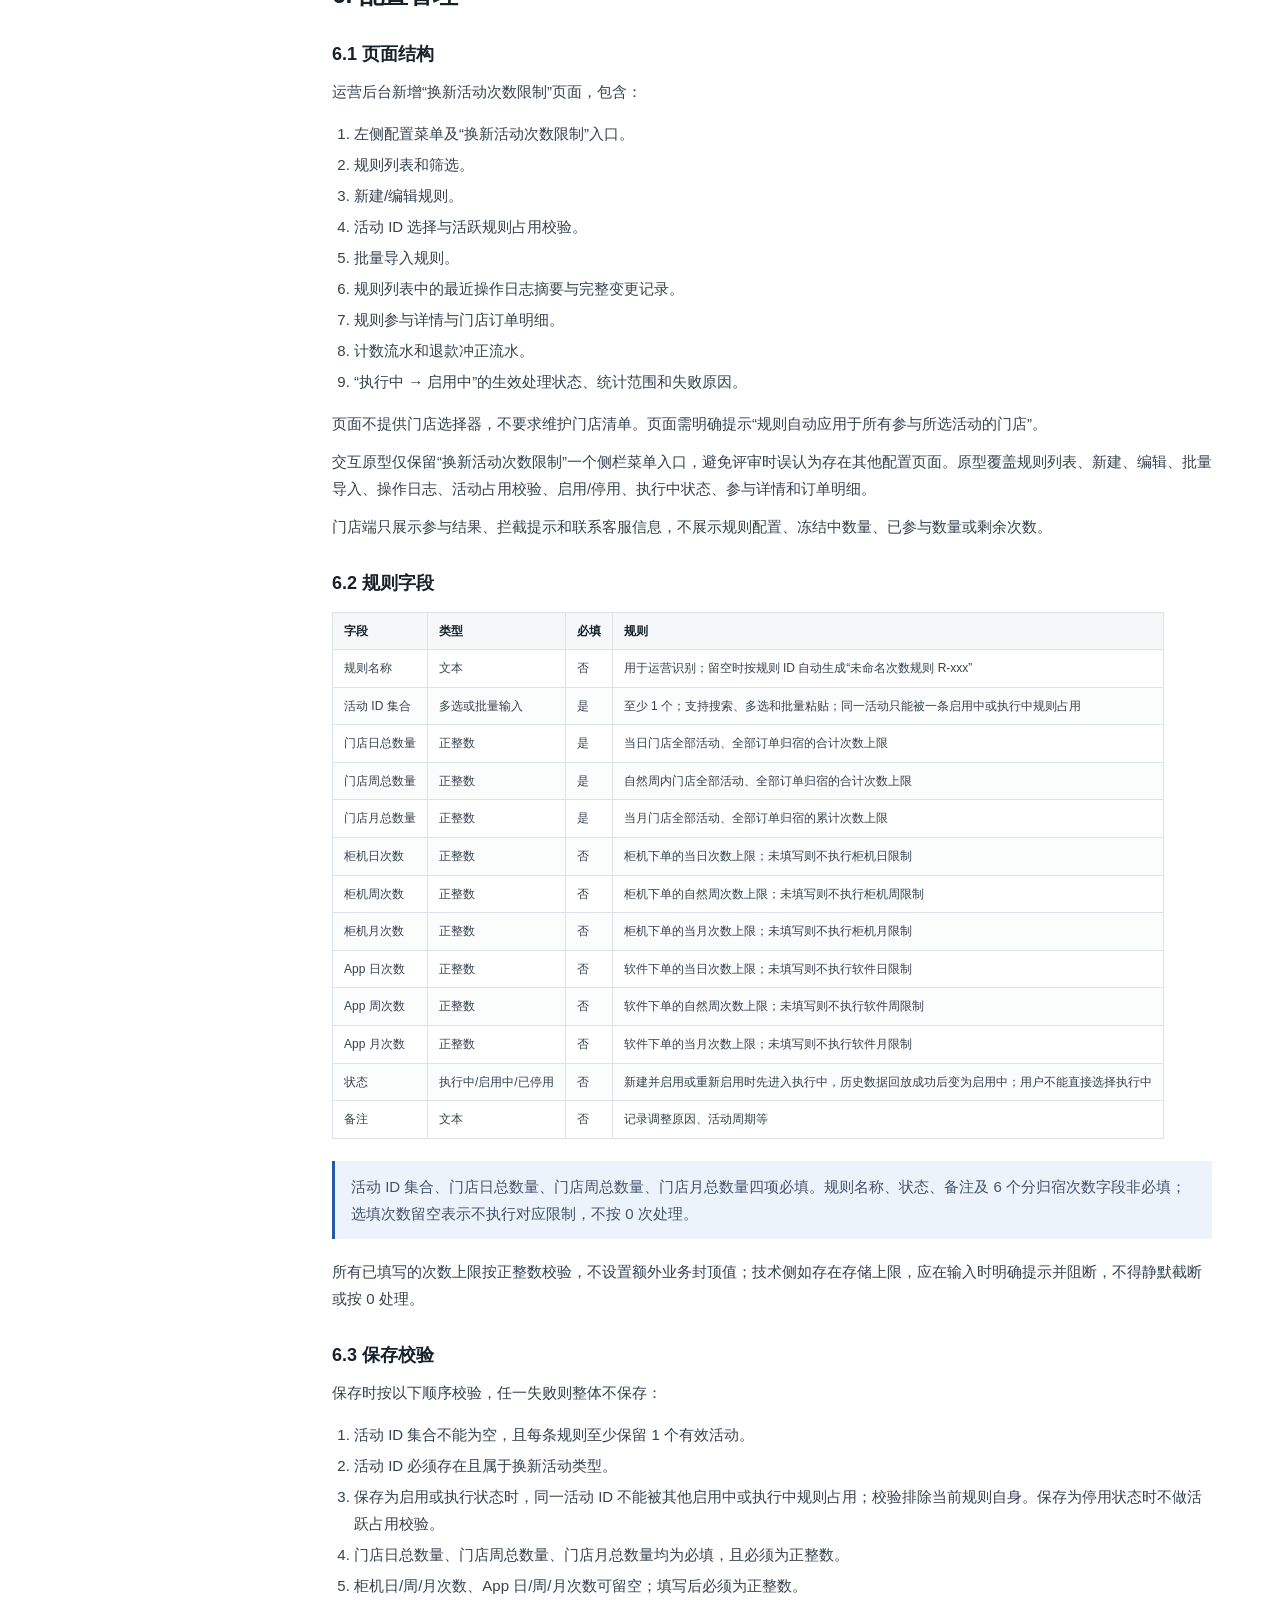
==== commit 2852e3b3: "feat: tighten active activity ownership and weekly limits" ====
--- a/index.html
+++ b/index.html
@@ -8,13 +8,13 @@
   <link rel="icon" href="data:image/svg+xml,%3Csvg xmlns='http://www.w3.org/2000/svg' viewBox='0 0 64 64'%3E%3Crect width='64' height='64' rx='12' fill='%2314785b'/%3E%3Cpath d='M18 20h28v8H18zm0 16h12v8H18zm17 0h11v8H35z' fill='white'/%3E%3C/svg%3E">
   <link rel="stylesheet" href="assets/styles.css?v=20261111-6">
   <script src="assets/marked.min.js?v=20261110-2" defer></script>
-  <script src="assets/app.js?v=20261111-8" defer></script>
+  <script src="assets/app.js?v=20261111-9" defer></script>
 </head>
 <body>
   <a class="skip-link" href="#main-content">跳到主要内容</a>
 
   <header class="topbar">
-    <a class="brand" href="#overview" aria-label="返回项目总览">
+    <a class="brand" href="#overview">
       <span class="brand-mark" aria-hidden="true">
         <svg viewBox="0 0 24 24" width="19" height="19"><path d="M5 4h14v5H5zm0 7h8v9H5zm10 0h4v9h-4z" fill="currentColor"/></svg>
       </span>
@@ -35,7 +35,7 @@
   <main id="main-content">
     <section class="hero" id="overview" aria-labelledby="page-title">
       <div class="hero-copy">
-        <div class="eyebrow"><span class="eyebrow-dot"></span>产品需求文档 · 评审版 v0.8</div>
+        <div class="eyebrow"><span class="eyebrow-dot"></span>产品需求文档 · 评审版 v0.9</div>
         <h1 id="page-title">门店换新活动参与次数限制</h1>
         <p class="hero-lead">规则不绑定门店，通过活动 ID 集合匹配活动；运行时按门店独立计数，支持日、自然周、月三个周期。参与数量统一按“冻结中 + 已参与”计算，规则启用后先进入执行中，历史数据回放完成才切换为启用中。</p>
         <div class="hero-meta" aria-label="文档信息">
@@ -52,7 +52,7 @@
       <aside class="hero-summary" aria-label="方案摘要">
         <span class="summary-kicker">DECISION SUMMARY</span>
         <h2>本稿要解决什么</h2>
-        <p>用一套可复用的活动集合规则，对大量且持续新增的门店做统一次数控制，同时保留柜机与 App 的独立入口子次数。</p>
+        <p>用一套可复用的活动集合规则，对大量且持续新增的门店做统一次数控制，同时保留柜机与软件分订单归宿次数。</p>
         <dl>
           <div><dt>配置方式</dt><dd>活动集合</dd></div>
           <div><dt>计数主体</dt><dd>单个门店</dd></div>
@@ -104,7 +104,7 @@
       <div class="flow" aria-label="规则执行链路">
         <article><span>1</span><strong>活动集合规则</strong><p>每条规则必须配置活动 ID</p></article>
         <i aria-hidden="true">→</i>
-        <article><span>2</span><strong>活动唯一归属</strong><p>同一活动仅允许一条配置</p></article>
+        <article><span>2</span><strong>活跃占用唯一</strong><p>仅启用中/执行中互斥</p></article>
         <i aria-hidden="true">→</i>
         <article><span>3</span><strong>门店运行时匹配</strong><p>门店无需单独配置</p></article>
         <i aria-hidden="true">→</i>
@@ -115,30 +115,30 @@
         <article class="model-card total-card">
           <div class="model-card-head"><span class="model-kicker">HARD LIMIT</span><span class="model-badge">硬上限</span></div>
           <h3>门店总次数</h3>
-          <p>门店日、周、月总数量分别控制对应周期；日/月总数量必填，周总数量选填。规则内所有活动、柜机与 App 的成交订单合计计数，已配置周期同时校验。</p>
+          <p>门店日、周、月总数量均必填，分别按自然日、自然周、自然月同时校验。规则内所有活动、柜机与软件订单合计计数，任一周期不足即阻断。</p>
           <ul>
             <li>按“门店 × 规则 × 周期”独立计数</li>
             <li>一条规则下的门店之间不共享次数</li>
-            <li>周总数量与入口次数可留空，留空不执行对应限制</li>
+            <li>日、周、月总次数同时执行，不强制日 ≤ 周 ≤ 月</li>
           </ul>
         </article>
         <article class="model-card">
-          <div class="model-card-head"><span class="model-kicker">ENTRY LIMIT</span><span class="model-badge neutral">子次数</span></div>
-          <h3>柜机入口次数</h3>
-          <p>柜机日、周、月次数均选填；未填写则不执行对应限制，填写后从属于门店总次数。</p>
+          <div class="model-card-head"><span class="model-kicker">DESTINATION LIMIT</span><span class="model-badge neutral">分归宿</span></div>
+          <h3>柜机次数</h3>
+          <p>柜机日、周、月次数均选填；未填写则不执行对应限制，填写后与门店总次数同时校验。</p>
           <ul>
             <li>日、周、月次数可独立填写</li>
             <li>达到柜机上限时只拦截柜机</li>
-            <li>总次数未满时，App 仍可继续参与</li>
+            <li>总次数未满时，软件下单仍可继续参与</li>
           </ul>
         </article>
         <article class="model-card">
-          <div class="model-card-head"><span class="model-kicker">ENTRY LIMIT</span><span class="model-badge neutral">子次数</span></div>
-          <h3>App 入口次数</h3>
-          <p>App 日、周、月次数均选填；未填写则不执行对应限制，填写后与柜机分别统计。</p>
+          <div class="model-card-head"><span class="model-kicker">DESTINATION LIMIT</span><span class="model-badge neutral">分归宿</span></div>
+          <h3>软件次数</h3>
+          <p>软件日、周、月次数均选填；未填写则不执行对应限制，填写后与柜机分别统计。</p>
           <ul>
             <li>日、周、月次数可独立填写</li>
-            <li>达到 App 上限时只拦截 App</li>
+            <li>达到软件上限时只拦截软件下单</li>
             <li>成交后仍占用门店总次数</li>
           </ul>
         </article>
@@ -147,9 +147,9 @@
       <div class="scope-note">
         <div>
           <span class="scope-note-label">归属规则</span>
-          <h3>一个活动在所有配置中只能归属一条规则</h3>
-        </div>
-        <p>活动 ID 必填且全局唯一；首次启用、重新启用或新增活动时，系统回溯当前日/周/月历史成交生成期初用量。订单归宿在创建或冻结时固化，订单明细展示“柜机下单”或“软件下单”，未知归宿不得放行。自然周按周一至周日统计，跨月自然周按实际起止日期计算。启用后先显示执行中，查询失败或初始化未完成时不得切换为启用中。门店端不展示冻结中、已参与或剩余次数。</p>
+          <h3>同一活动只被一条活跃规则占用</h3>
+        </div>
+        <p>活动 ID 必填；同一活动只能被一条启用中或执行中规则占用，停用规则不占用活动，启用时重新校验冲突。首次启用、重新启用或新增活动时，系统回溯当前日/周/月历史成交生成期初用量。订单归宿在创建或冻结时固化，订单明细展示“柜机下单”或“软件下单”。自然周按周一至周日统计，自然月按当月统计。启用后先显示执行中，查询失败或初始化未完成时不得切换为启用中。</p>
       </div>
     </section>
 
@@ -159,7 +159,7 @@
           <span class="section-index">03 / 次数示意</span>
           <h2 id="simulator-title">按日周期试算一次柜机或 App 成交</h2>
         </div>
-        <p>运营内部试算，用来说明总次数、入口次数和期初用量如何共同生效；不面向门店端。</p>
+        <p>运营内部试算，用来说明门店总次数、柜机/软件分归宿次数和期初用量如何共同生效；不面向门店端。</p>
       </div>
 
       <div class="simulator-shell">
@@ -177,7 +177,7 @@
             <button class="button primary" type="button" id="simulate-cabinet">模拟柜机成交</button>
             <button class="button secondary" type="button" id="simulate-app">模拟 App 成交</button>
           </div>
-          <p class="demo-note">示意器仅演示日周期；真实规则会按已配置的日、周、月周期叠加校验，并在生效时先纳入当前日/周/月历史成交。门店端不展示剩余次数。</p>
+          <p class="demo-note">示意器仅演示日周期；真实规则会同时校验门店日、周、月总次数，并叠加已填写的柜机/软件分归宿次数。生效时先纳入当前日/周/月历史成交，门店端不展示剩余次数。</p>
         </div>
 
         <div class="usage-panel" aria-live="polite">
@@ -227,10 +227,10 @@
           </div>
           <div class="config-fields">
             <div class="config-field wide"><label>规则名称 <span class="optional-mark">选填</span></label><div class="mock-input">未命名次数规则 R-004（留空自动生成）</div></div>
-            <div class="config-field wide"><label>活动 ID 集合 <span class="required-mark">必填</span></label><div class="mock-input tags"><span>ACT-20261101</span><span>ACT-20261108</span><span>ACT-20261115</span><b>+ 添加活动</b></div><small>至少配置 1 个活动 ID；同一活动不能重复归属于任何其他配置，停用配置同样占用活动。</small></div>
+            <div class="config-field wide"><label>活动 ID 集合 <span class="required-mark">必填</span></label><div class="mock-input tags"><span>ACT-20261101</span><span>ACT-20261108</span><span>ACT-20261115</span><b>+ 添加活动</b></div><small>至少配置 1 个活动 ID；同一活动不能被其他启用中/执行中配置占用，停用配置不占用活动。</small></div>
             <div class="limit-fields">
               <div><label>门店日总数量 <span class="required-mark">必填</span></label><strong>10</strong></div>
-              <div><label>门店周总数量 <span class="optional-mark">选填</span></label><strong>60</strong></div>
+              <div><label>门店周总数量 <span class="required-mark">必填</span></label><strong>60</strong></div>
               <div><label>门店月总数量 <span class="required-mark">必填</span></label><strong>200</strong></div>
               <div><label>柜机日次数 <span class="optional-mark">选填</span></label><strong>4</strong></div>
               <div><label>柜机周次数 <span class="optional-mark">选填</span></label><strong>24</strong></div>
@@ -247,11 +247,11 @@
           <span class="section-index">SAVE CHECKS</span>
           <h3 id="validation-title">保存前校验</h3>
           <ol class="check-list">
-            <li><span>01</span>活动 ID 集合、门店日总数量、门店月总数量必填</li>
+            <li><span>01</span>活动 ID 集合及门店日、周、月总数量必填</li>
             <li><span>02</span>活动必须存在且属于换新活动类型</li>
-            <li><span>03</span>同一活动不能出现在两条配置中，停用配置也算占用</li>
-            <li><span>04</span>门店周总数量、柜机/App 日周月次数选填；填写后必须为正整数</li>
-            <li><span>05</span>未填写入口次数则不执行对应限制，不按 0 次处理</li>
+            <li><span>03</span>同一活动仅能被一条启用中/执行中配置占用</li>
+            <li><span>04</span>门店日、周、月总数量同时执行；柜机/软件次数选填</li>
+            <li><span>05</span>未填写分归宿次数则不执行对应限制，不按 0 次处理</li>
             <li><span>06</span>次数限制服务异常时严格阻断，不放行</li>
             <li><span>07</span>批量导入任一行失败则整批不导入</li>
             <li><span>08</span>创建、编辑、启停和导入记录操作日志</li>
@@ -277,7 +277,7 @@
           <tbody>
             <tr><td>单日/单周/单月次数上限的最大值</td><td>按正整数保存，不另设业务封顶值</td><td>技术侧负责存储上限和超范围校验</td><td>技术</td></tr>
             <tr><td>门店人员查看剩余次数</td><td>不允许查看，只展示参与结果和拦截提示</td><td>门店端不提供参与详情和订单明细</td><td>业务 + 产品</td></tr>
-            <tr><td>“全店总次数 + 活动集合子次数”双层规则</td><td>本期不做，只做活动集合单层规则</td><td>不产生嵌套次数池</td><td>业务 + 产品</td></tr>
+            <tr><td>“全店总次数 + 活动集合叠加限制”多层规则</td><td>本期不做，只做活动集合单层规则</td><td>不产生嵌套次数池</td><td>业务 + 产品</td></tr>
             <tr><td>规则首次生效的期初用量</td><td>回溯当前日/周/月历史成交；重新启用和新增活动同步补算</td><td>初始化失败不得启用或按 0 次放行</td><td>产品 + 技术</td></tr>
             <tr><td>参与详情与订单明细</td><td>参与详情展示 9 个门店/柜机/App 的日周月数量；订单明细展示门店名称、订单号、参与状态</td><td>运营内部只读，门店人员不可见</td><td>业务 + 产品</td></tr>
             <tr><td>参与数量统计口径</td><td>门店、柜机、App 的日/周/月数量均包含冻结中 + 已参与订单</td><td>退款、取消或释放后不计入</td><td>业务 + 技术</td></tr>
@@ -312,7 +312,7 @@
   </main>
 
   <footer class="footer">
-    <div><strong>门店换新活动参与次数限制</strong><span>REQ-20261110-001 · PRD v0.8 · 草案</span></div>
+    <div><strong>门店换新活动参与次数限制</strong><span>REQ-20261110-001 · PRD v0.9 · 草案</span></div>
     <p>本页为静态评审站，不连接真实活动、订单或退款系统；示例数据仅用于规则说明。<a href="review-record.md">评审与发布记录</a></p>
   </footer>
 
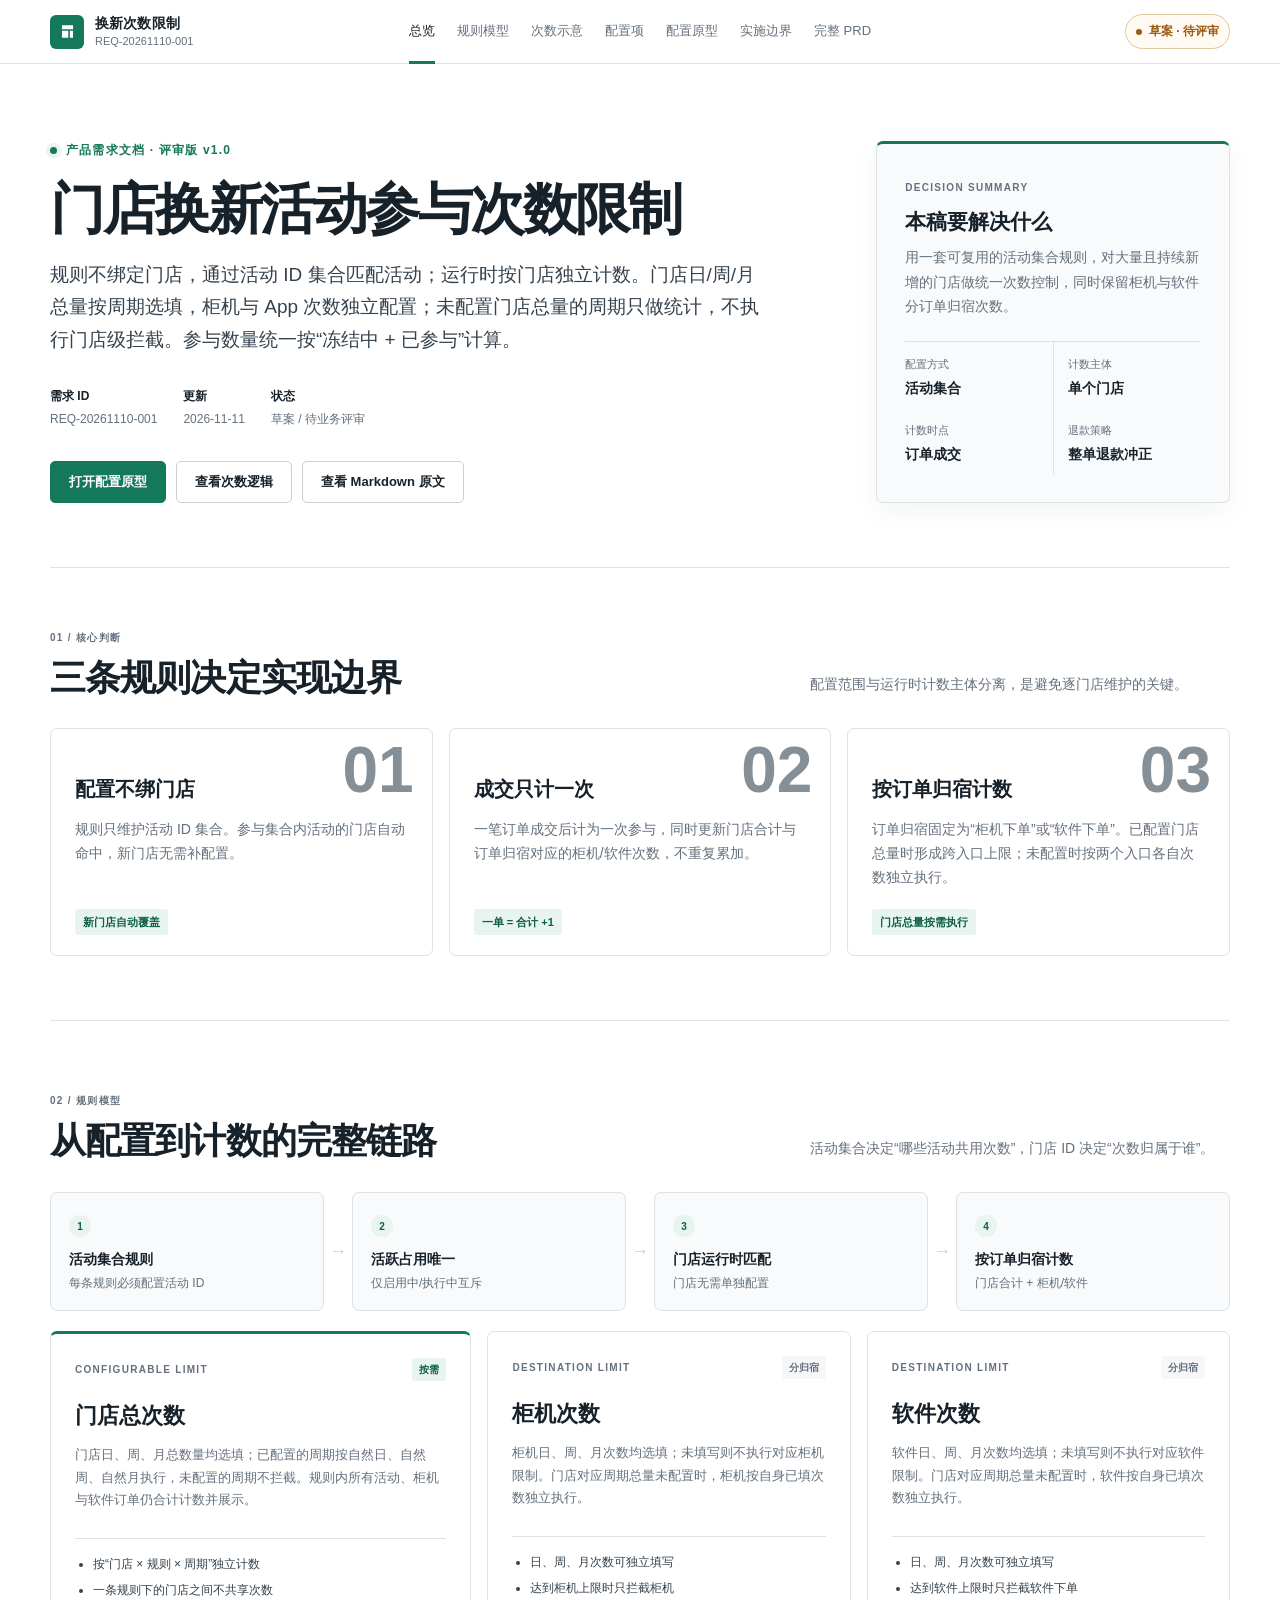
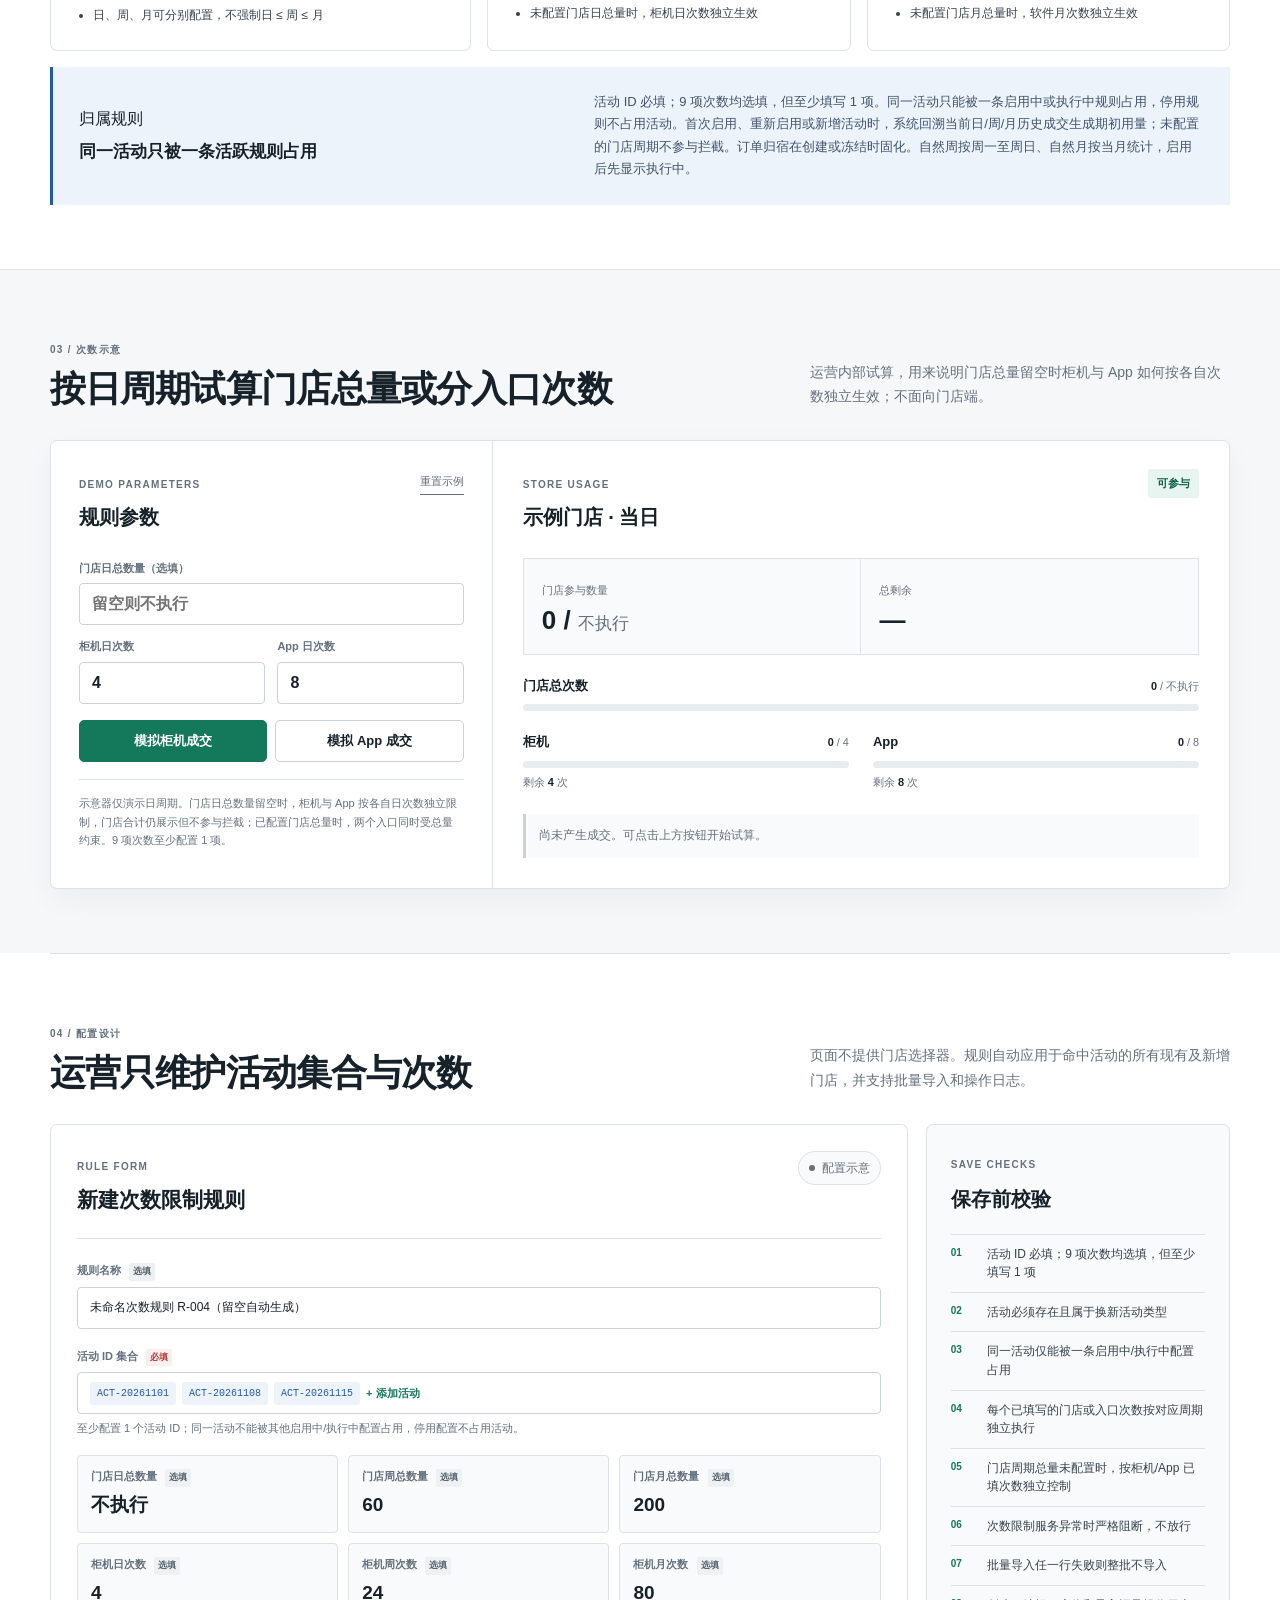
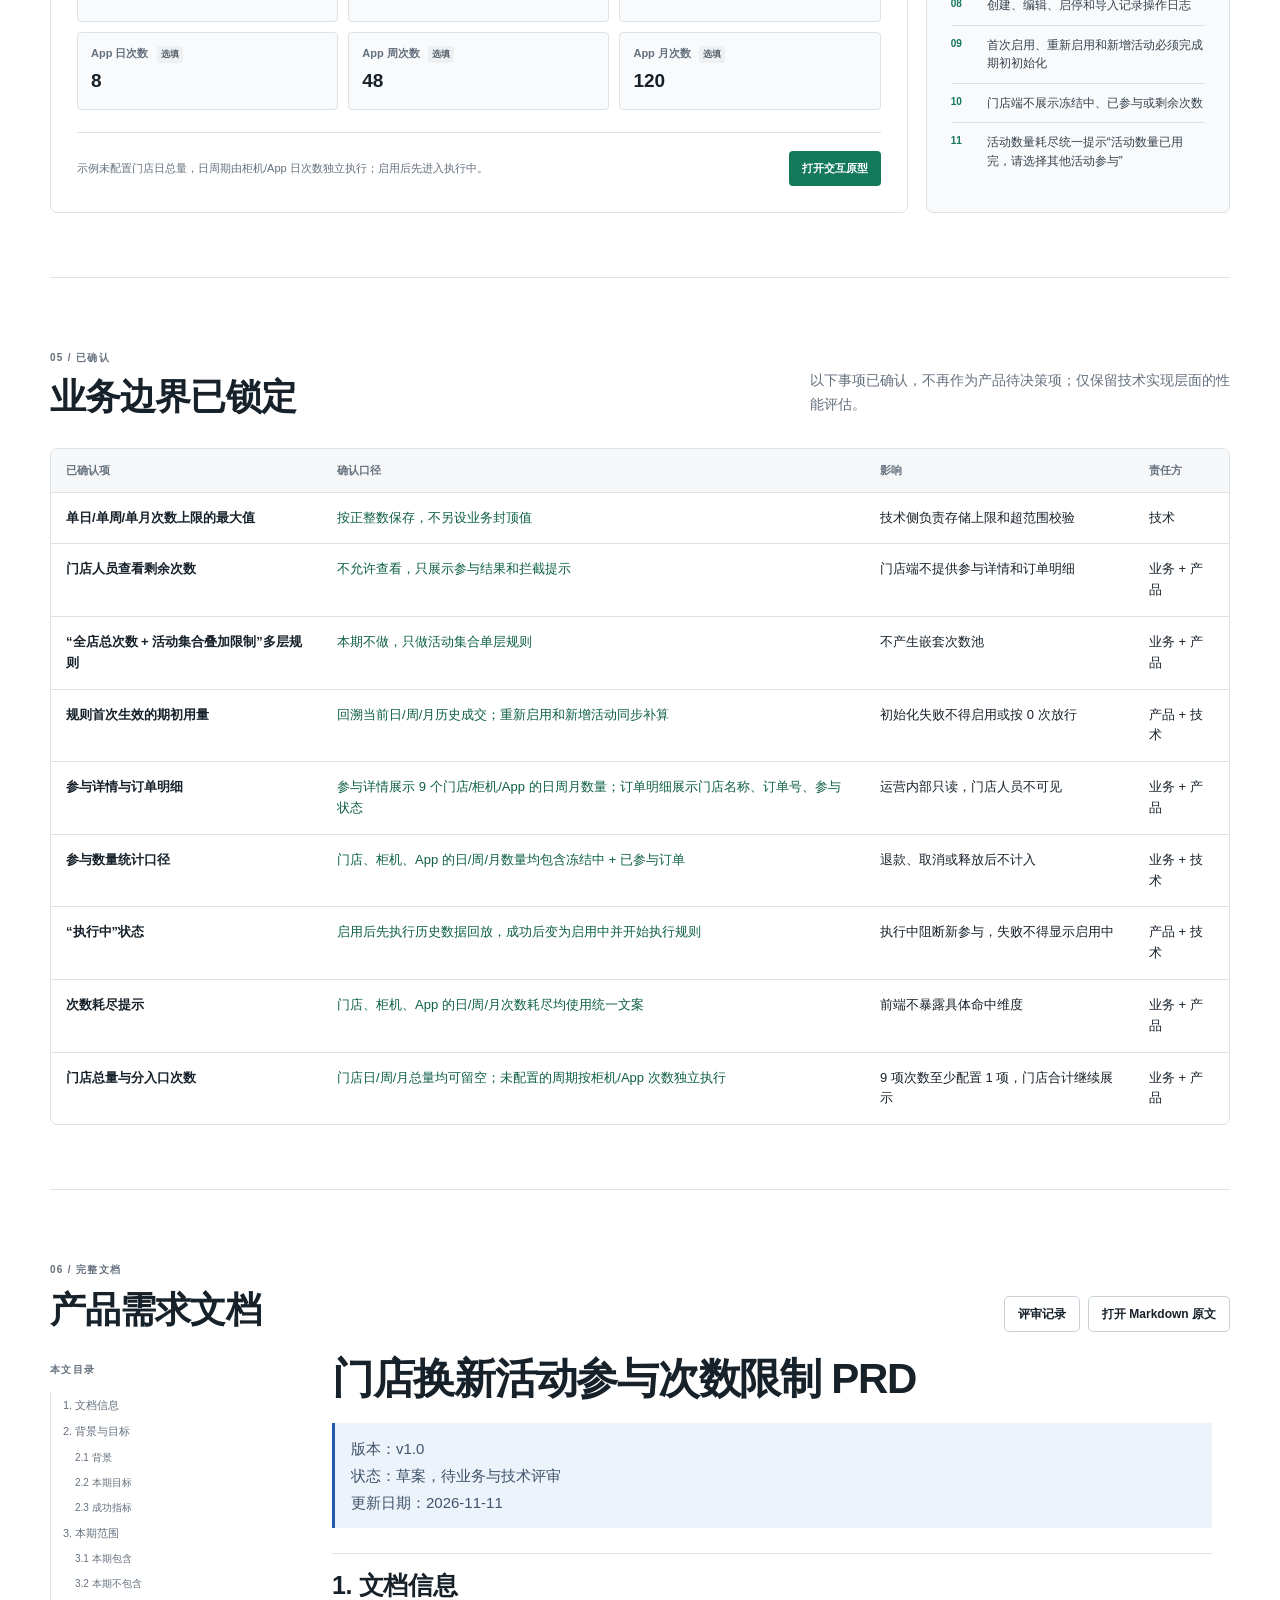
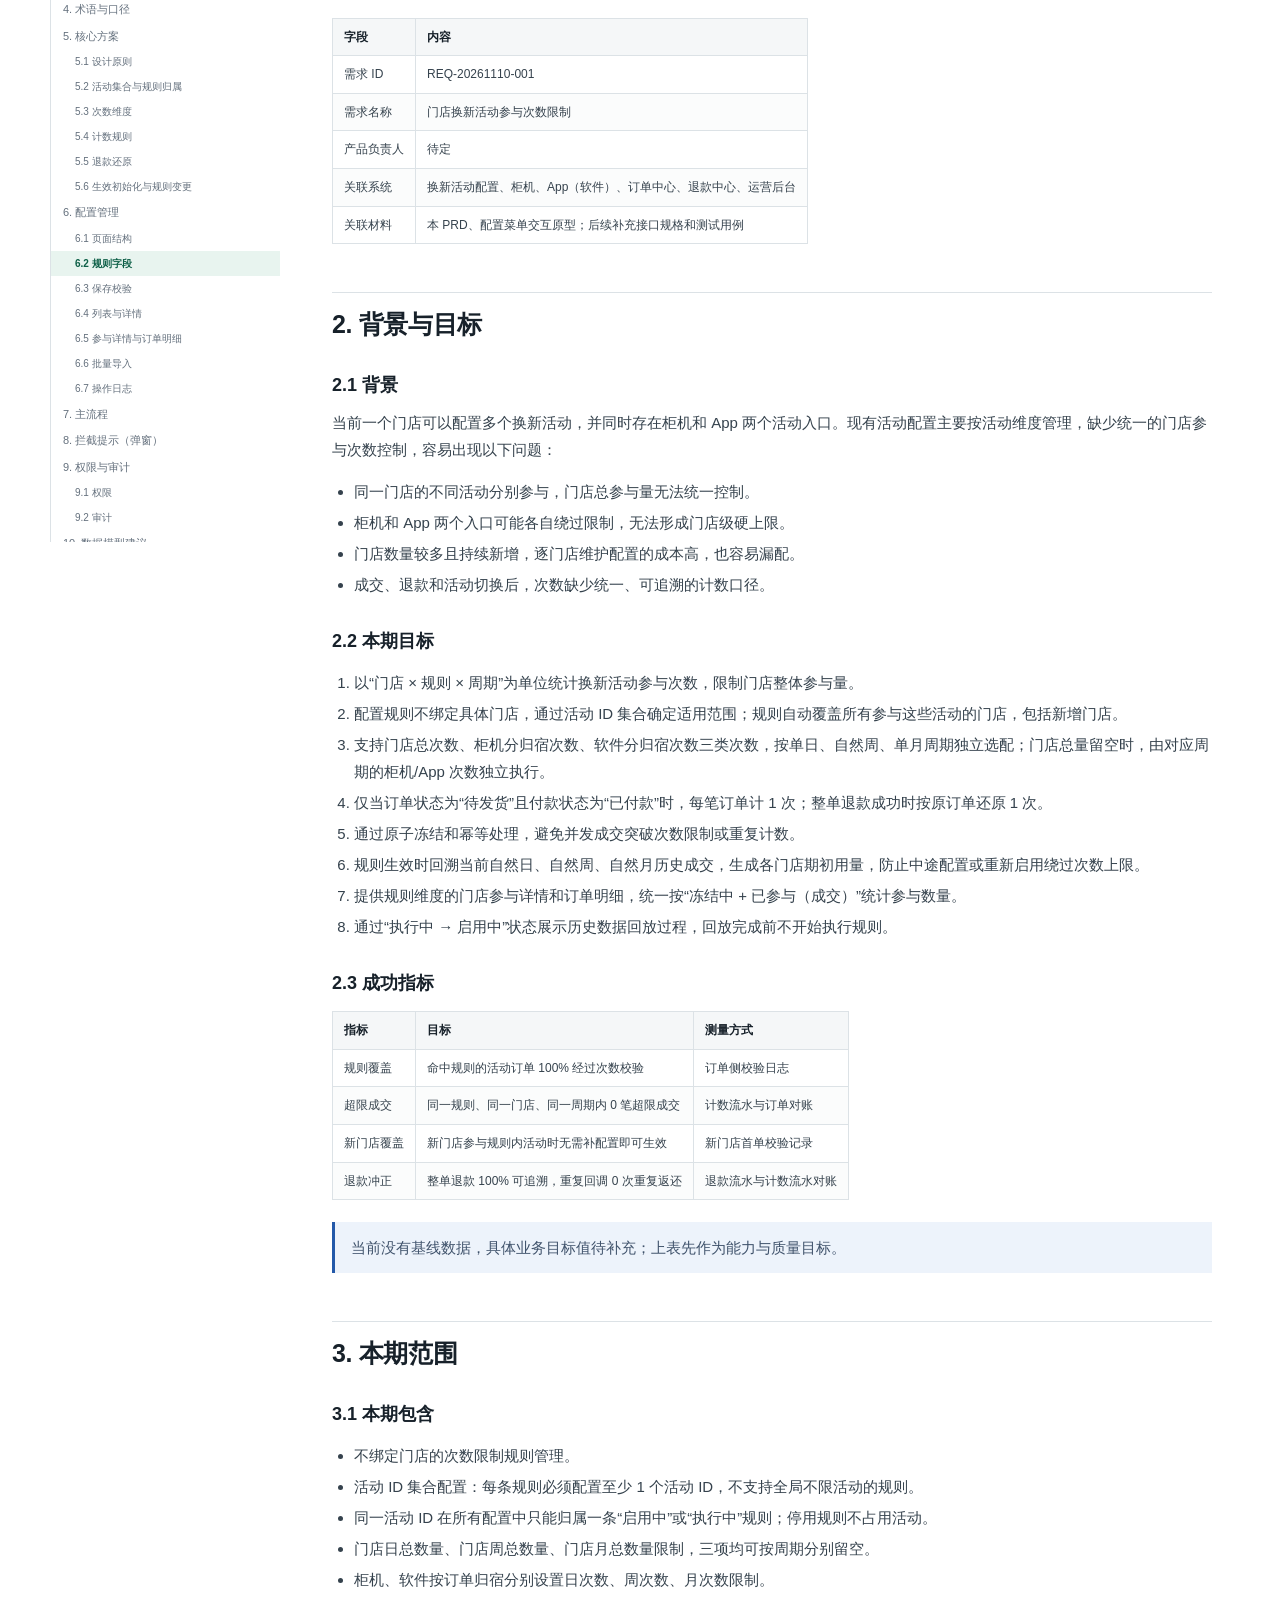
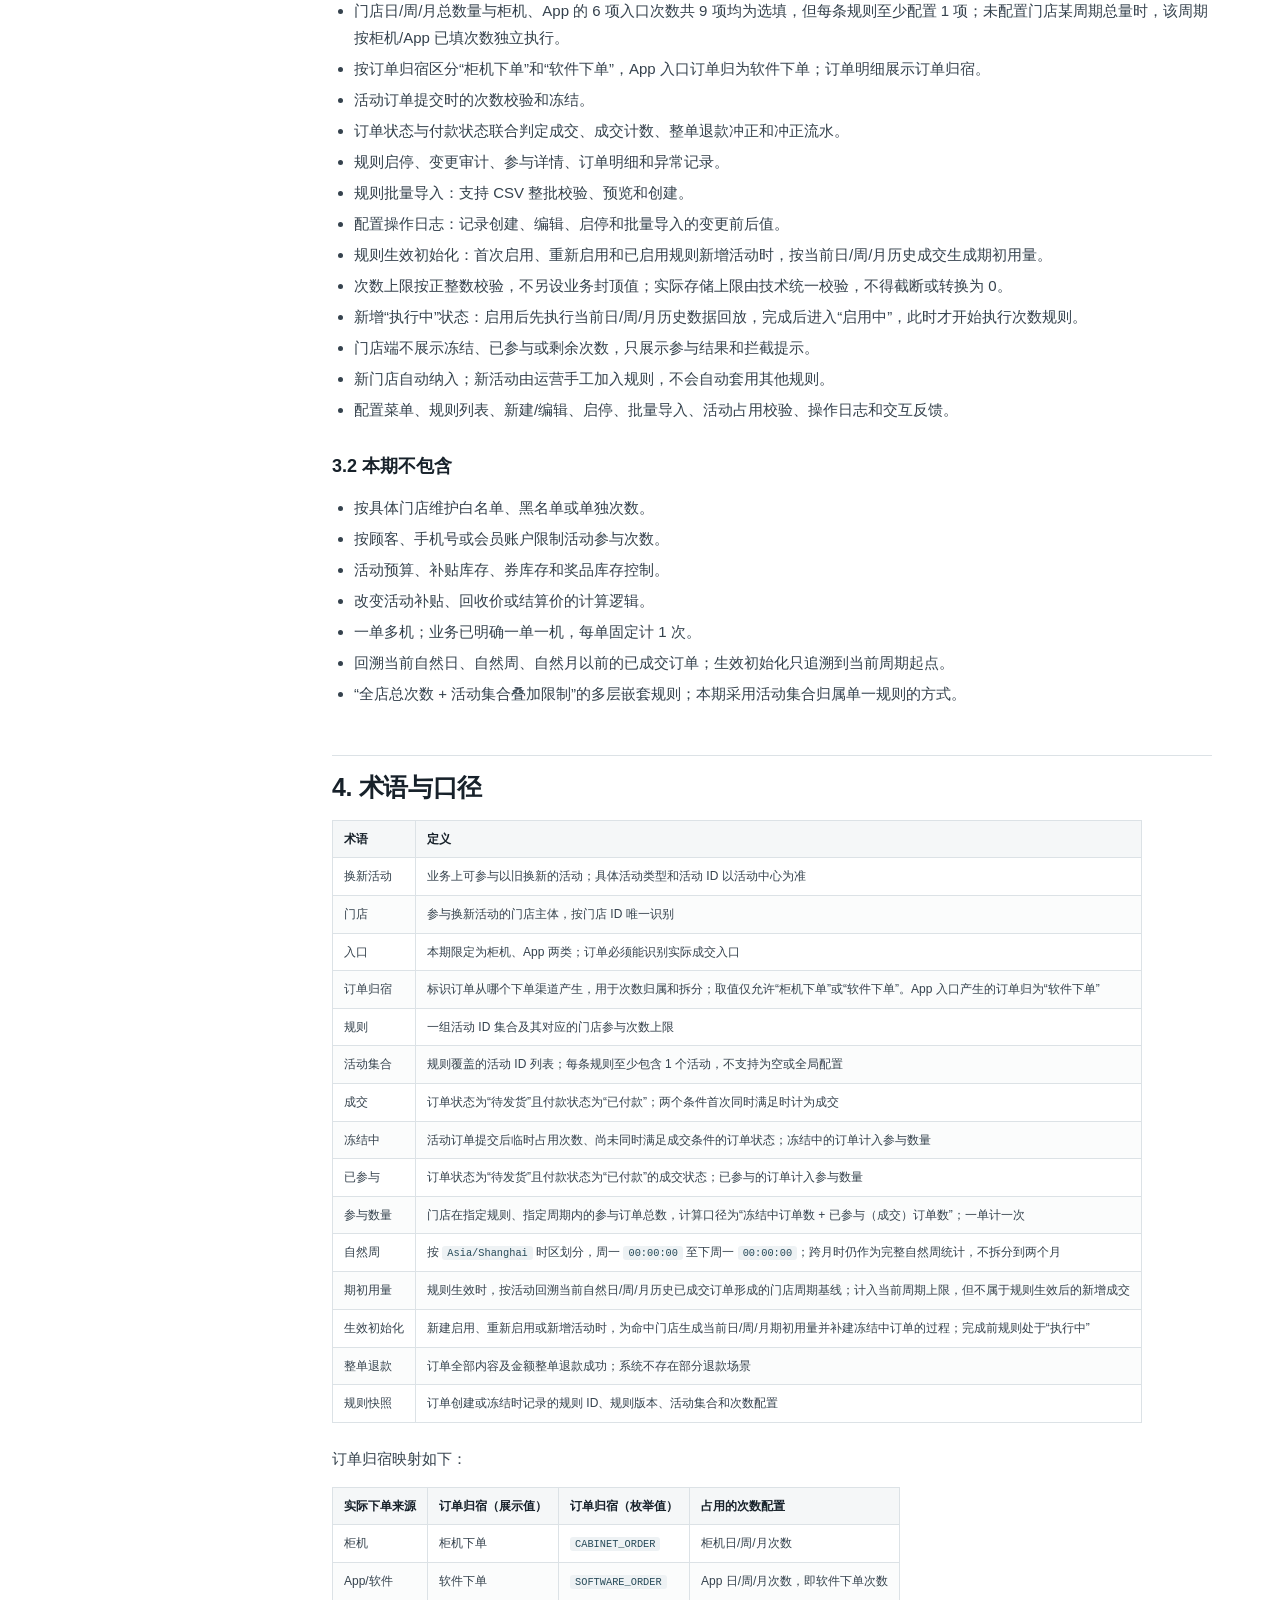
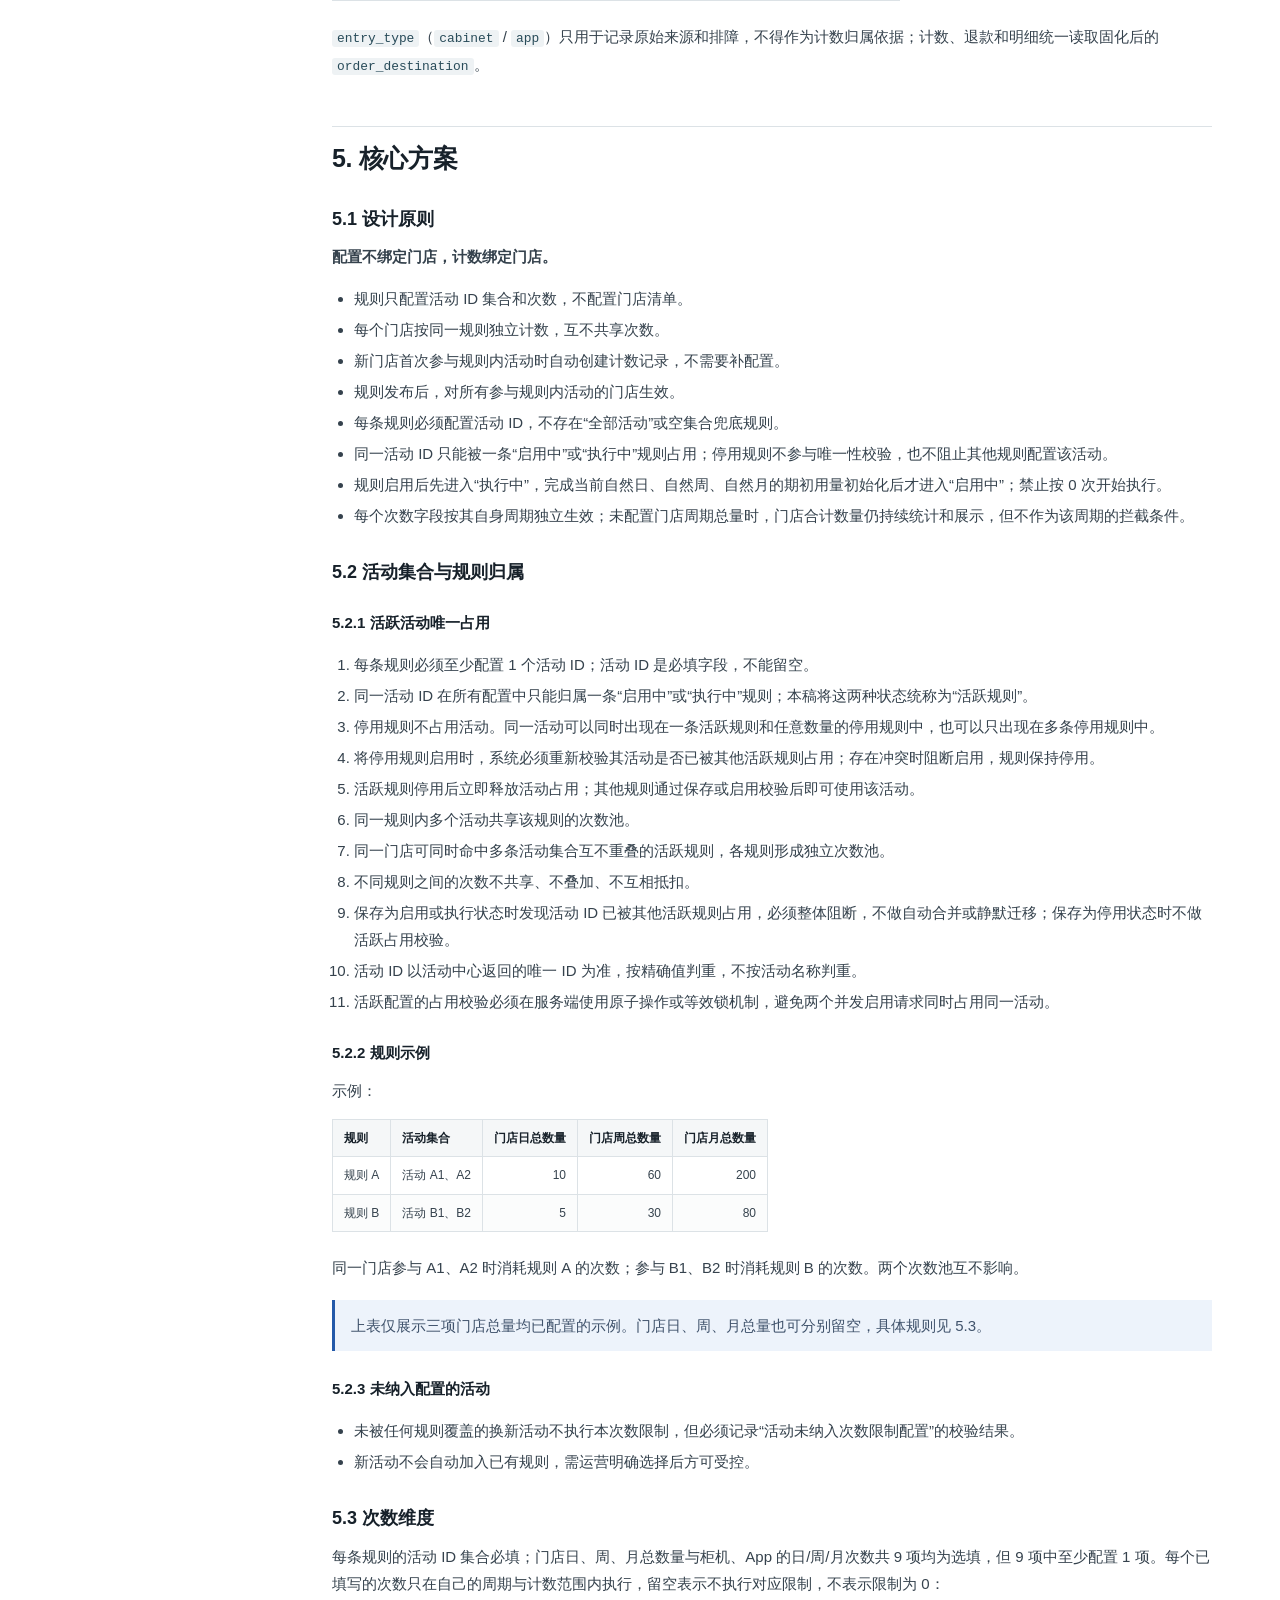
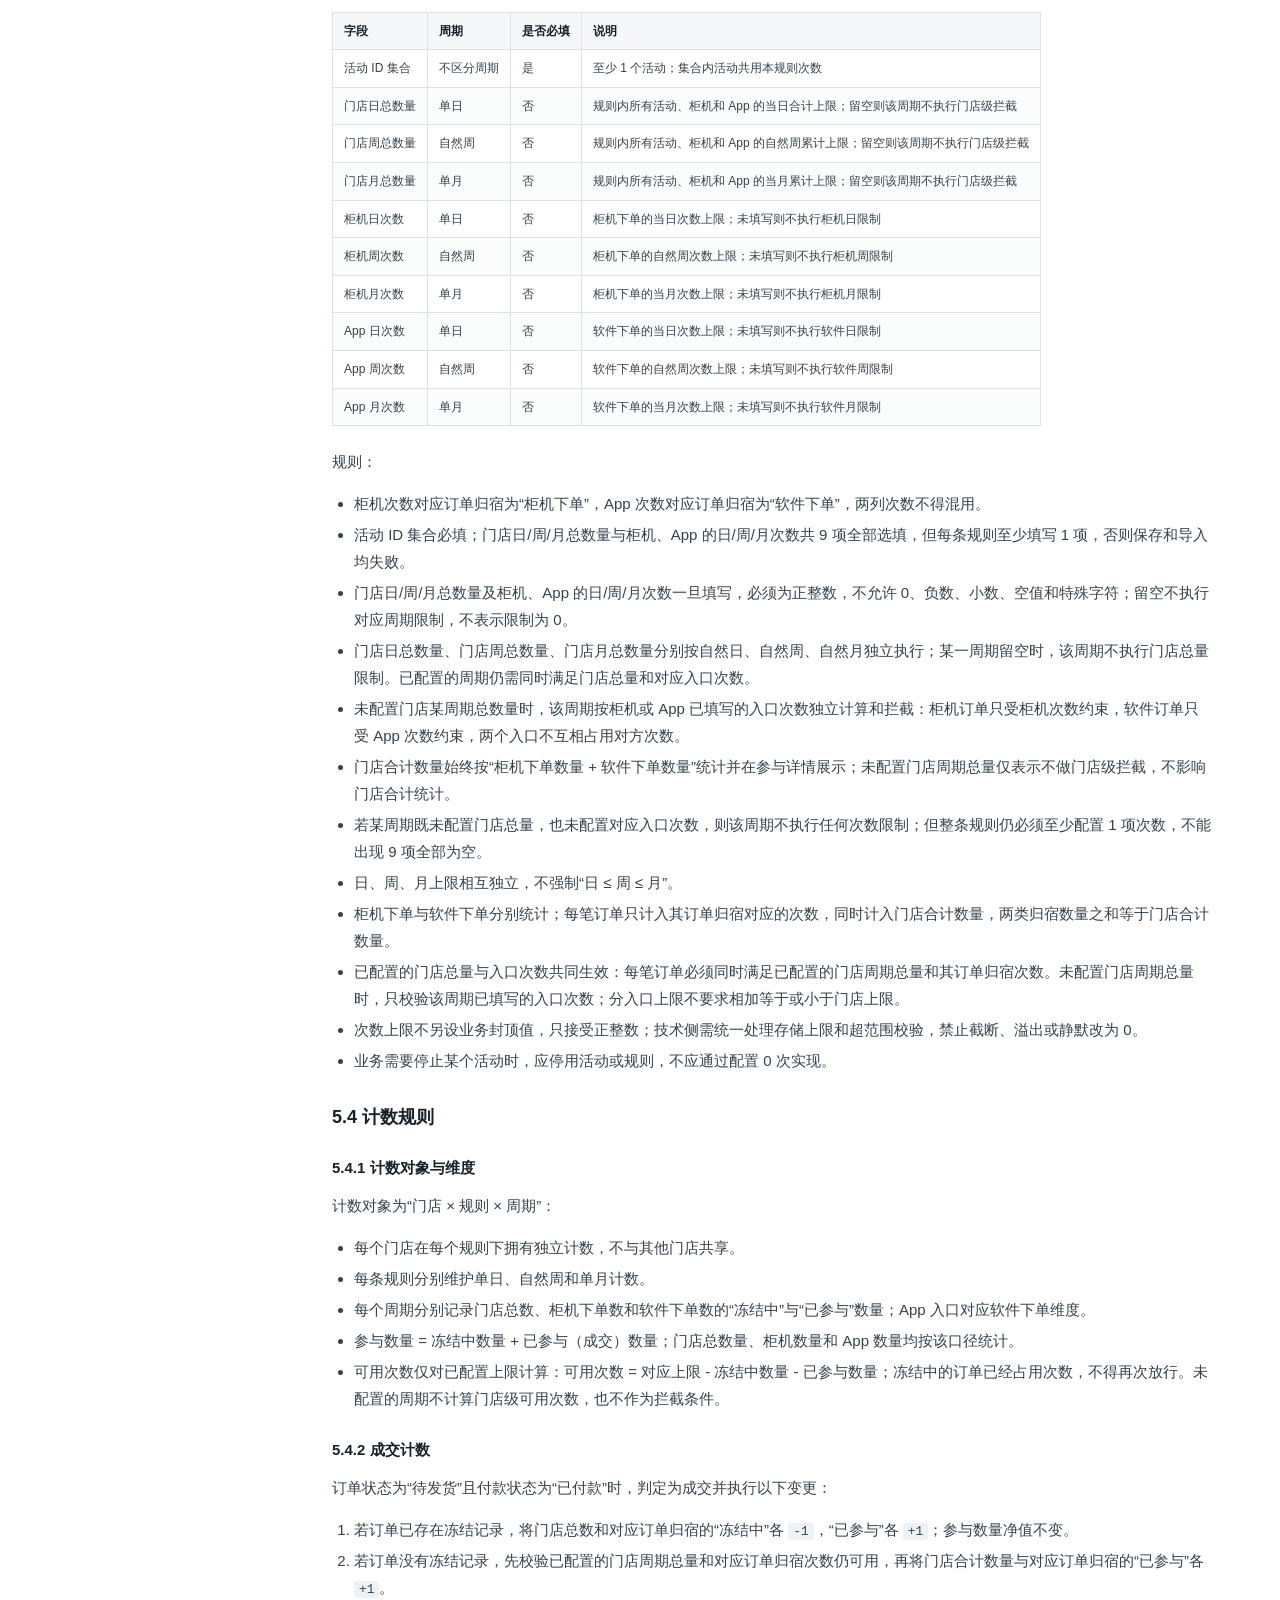
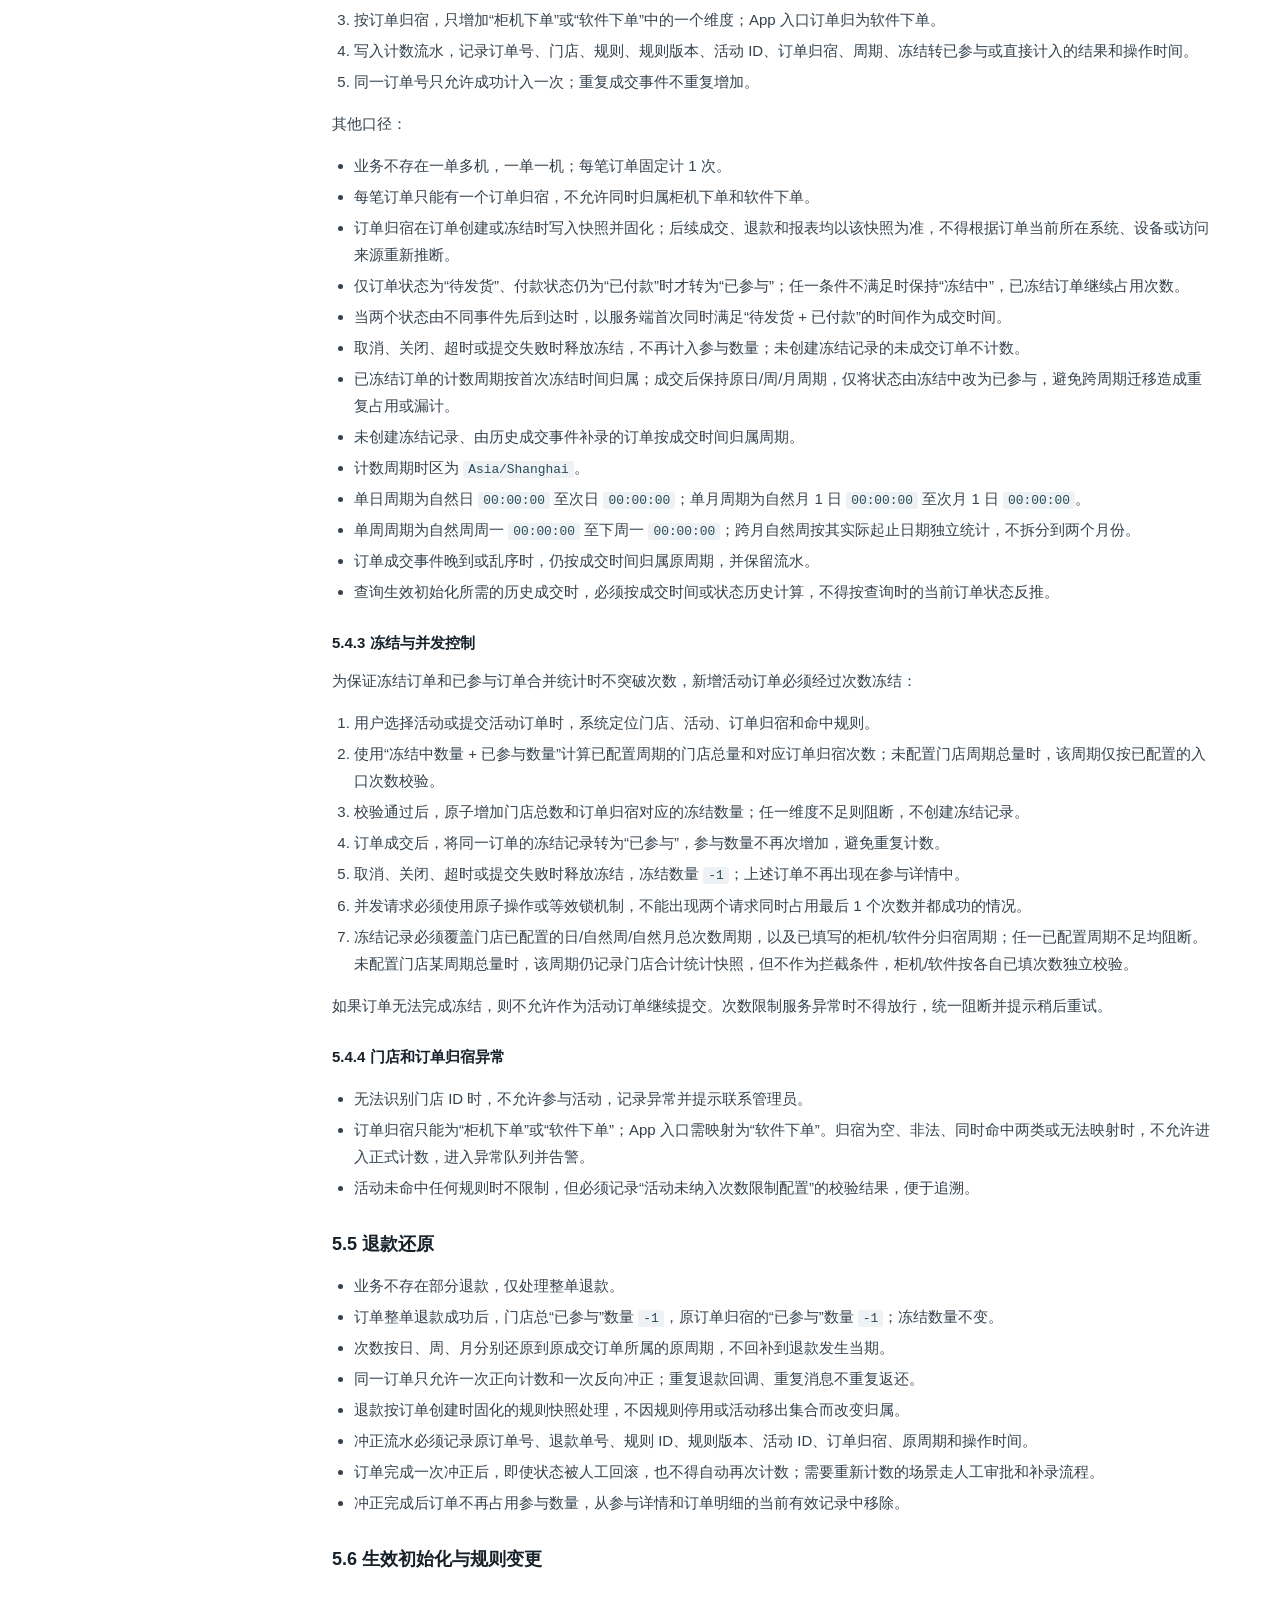
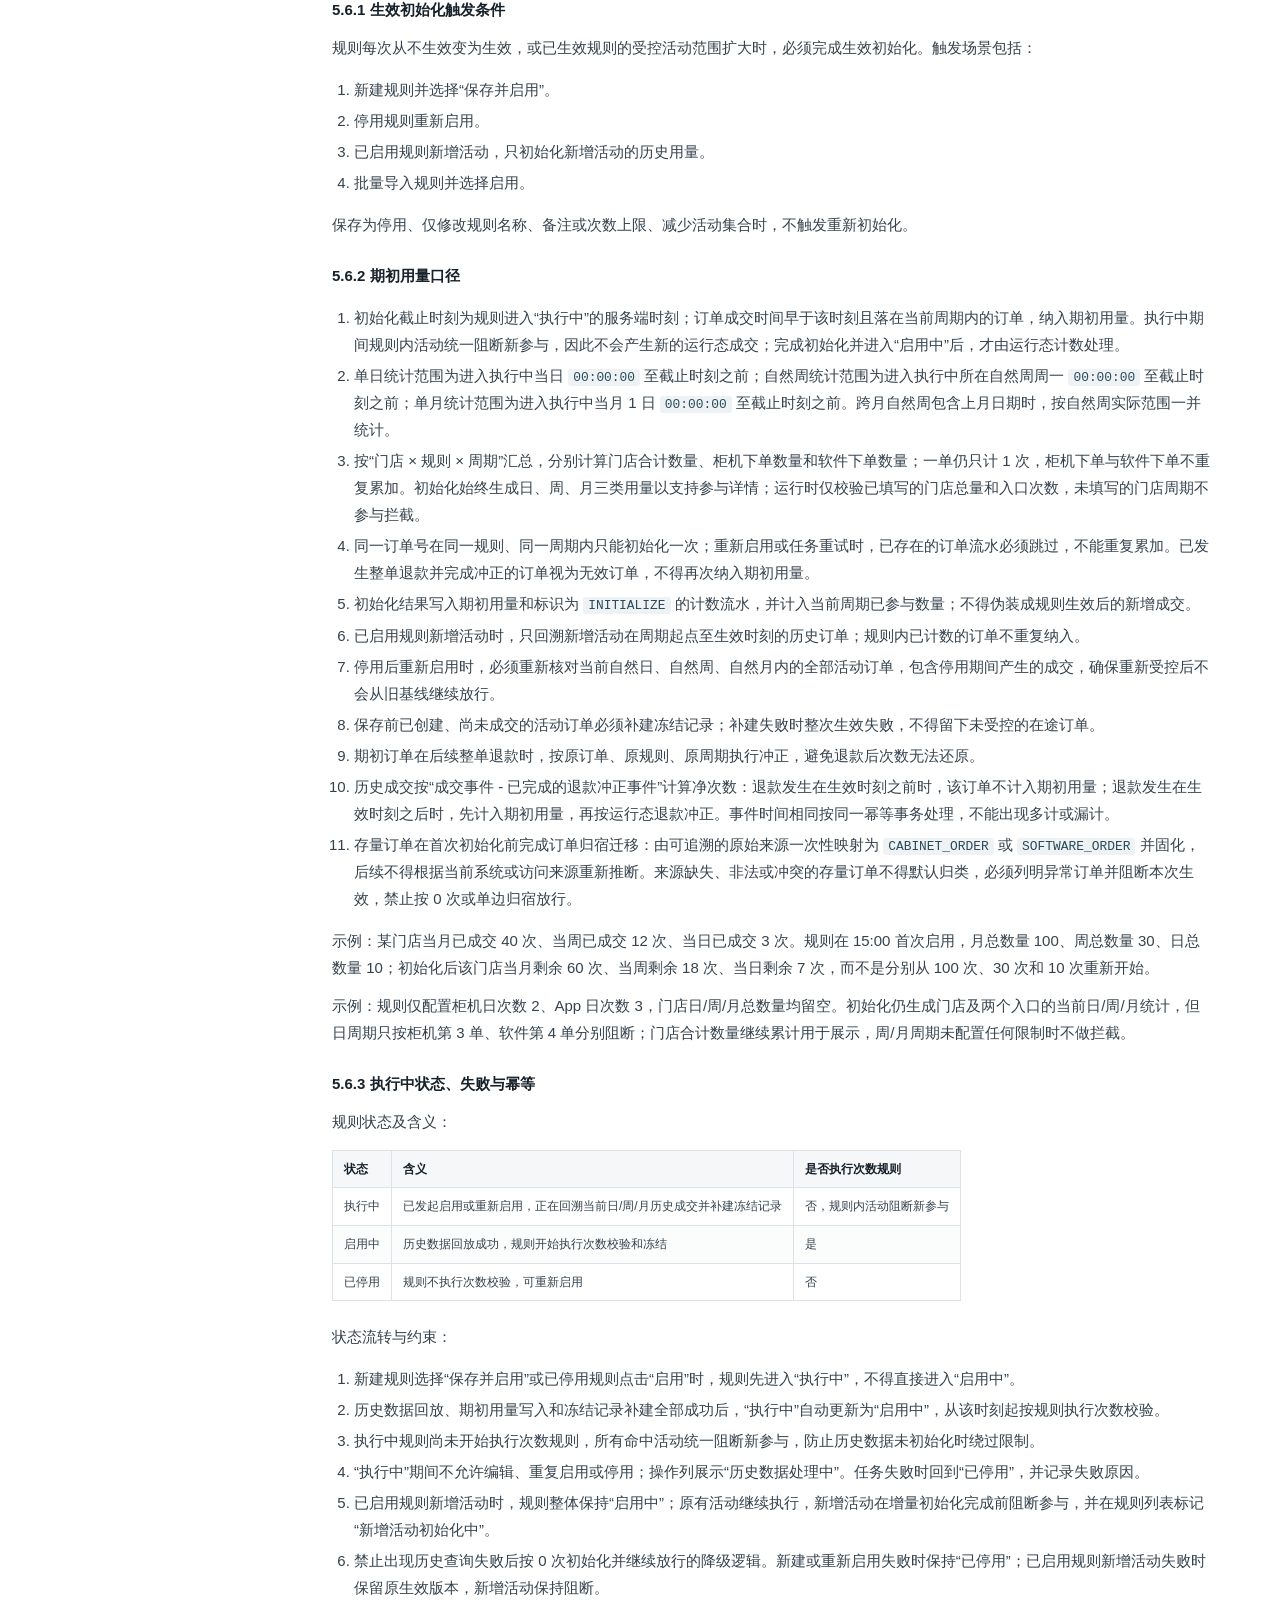
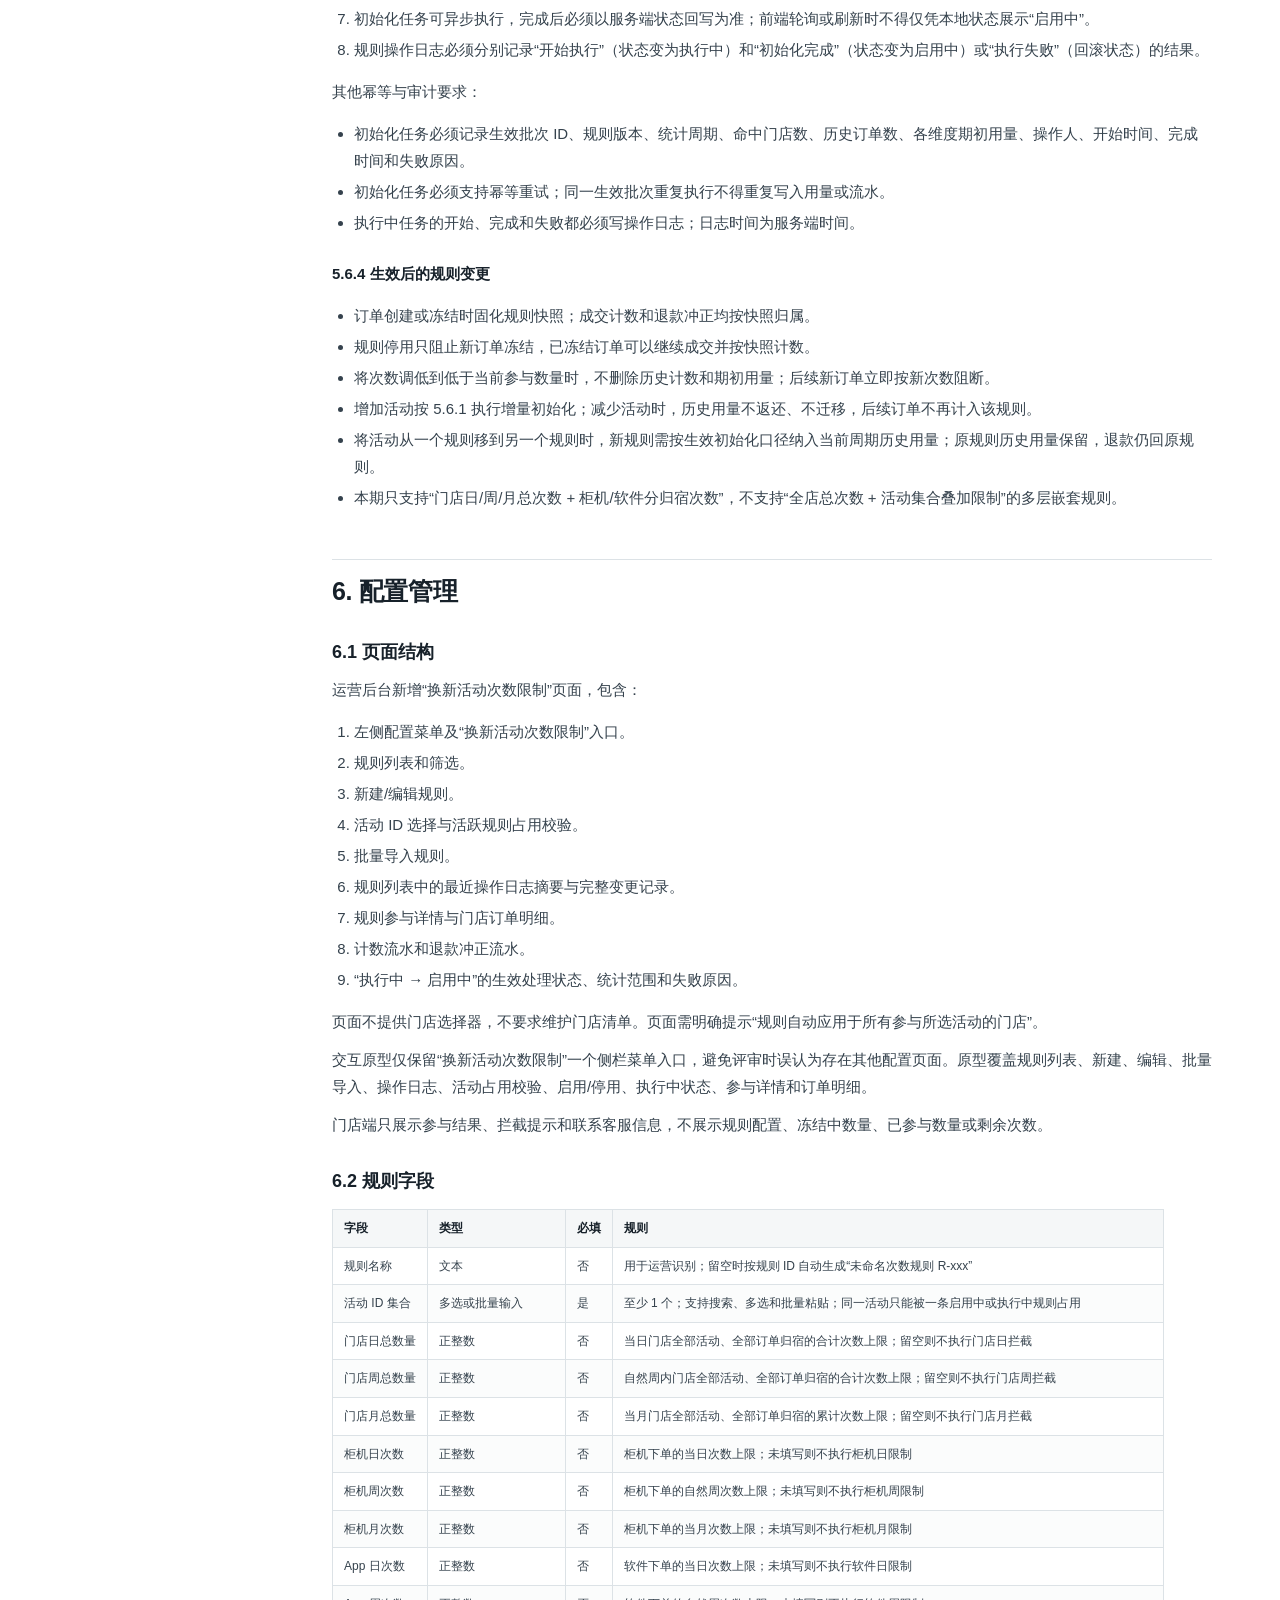
==== commit 507b1f3f: "feat: make store total limits optional per period" ====
--- a/index.html
+++ b/index.html
@@ -3,12 +3,12 @@
 <head>
   <meta charset="utf-8">
   <meta name="viewport" content="width=device-width, initial-scale=1">
-  <meta name="description" content="门店换新活动参与次数限制 PRD 评审站：日、周、月三周期次数限制，活动集合规则、冻结与已参与计数、执行中初始化、参与详情和订单明细。">
+  <meta name="description" content="门店换新活动参与次数限制 PRD 评审站：日、周、月三周期次数按需配置，门店总量与柜机/App分入口独立执行，覆盖活动集合规则、冻结与已参与计数、执行中初始化、参与详情和订单明细。">
   <title>门店换新活动参与次数限制｜PRD 评审站</title>
   <link rel="icon" href="data:image/svg+xml,%3Csvg xmlns='http://www.w3.org/2000/svg' viewBox='0 0 64 64'%3E%3Crect width='64' height='64' rx='12' fill='%2314785b'/%3E%3Cpath d='M18 20h28v8H18zm0 16h12v8H18zm17 0h11v8H35z' fill='white'/%3E%3C/svg%3E">
   <link rel="stylesheet" href="assets/styles.css?v=20261111-6">
   <script src="assets/marked.min.js?v=20261110-2" defer></script>
-  <script src="assets/app.js?v=20261111-9" defer></script>
+  <script src="assets/app.js?v=20261111-10" defer></script>
 </head>
 <body>
   <a class="skip-link" href="#main-content">跳到主要内容</a>
@@ -35,9 +35,9 @@
   <main id="main-content">
     <section class="hero" id="overview" aria-labelledby="page-title">
       <div class="hero-copy">
-        <div class="eyebrow"><span class="eyebrow-dot"></span>产品需求文档 · 评审版 v0.9</div>
+        <div class="eyebrow"><span class="eyebrow-dot"></span>产品需求文档 · 评审版 v1.0</div>
         <h1 id="page-title">门店换新活动参与次数限制</h1>
-        <p class="hero-lead">规则不绑定门店，通过活动 ID 集合匹配活动；运行时按门店独立计数，支持日、自然周、月三个周期。参与数量统一按“冻结中 + 已参与”计算，规则启用后先进入执行中，历史数据回放完成才切换为启用中。</p>
+        <p class="hero-lead">规则不绑定门店，通过活动 ID 集合匹配活动；运行时按门店独立计数。门店日/周/月总量按周期选填，柜机与 App 次数独立配置；未配置门店总量的周期只做统计，不执行门店级拦截。参与数量统一按“冻结中 + 已参与”计算。</p>
         <div class="hero-meta" aria-label="文档信息">
           <span><b>需求 ID</b>REQ-20261110-001</span>
           <span><b>更新</b>2026-11-11</span>
@@ -80,14 +80,14 @@
         <article class="principle-card">
           <span class="principle-number" aria-hidden="true">02</span>
           <h3>成交只计一次</h3>
-          <p>一笔订单成交后计为一次参与，同时更新门店总次数和订单归宿对应的柜机/软件次数，不重复累加。</p>
-          <span class="principle-tag">一单 = 总次数 +1</span>
+          <p>一笔订单成交后计为一次参与，同时更新门店合计与订单归宿对应的柜机/软件次数，不重复累加。</p>
+          <span class="principle-tag">一单 = 合计 +1</span>
         </article>
         <article class="principle-card">
           <span class="principle-number" aria-hidden="true">03</span>
           <h3>按订单归宿计数</h3>
-          <p>订单归宿固定为“柜机下单”或“软件下单”，两类次数分别统计，但都不能突破门店总次数。</p>
-          <span class="principle-tag">总次数是硬上限</span>
+          <p>订单归宿固定为“柜机下单”或“软件下单”。已配置门店总量时形成跨入口上限；未配置时按两个入口各自次数独立执行。</p>
+          <span class="principle-tag">门店总量按需执行</span>
         </article>
       </div>
     </section>
@@ -108,38 +108,38 @@
         <i aria-hidden="true">→</i>
         <article><span>3</span><strong>门店运行时匹配</strong><p>门店无需单独配置</p></article>
         <i aria-hidden="true">→</i>
-        <article><span>4</span><strong>按订单归宿计数</strong><p>门店总数 + 柜机/软件</p></article>
+        <article><span>4</span><strong>按订单归宿计数</strong><p>门店合计 + 柜机/软件</p></article>
       </div>
 
       <div class="model-grid">
         <article class="model-card total-card">
-          <div class="model-card-head"><span class="model-kicker">HARD LIMIT</span><span class="model-badge">硬上限</span></div>
+          <div class="model-card-head"><span class="model-kicker">CONFIGURABLE LIMIT</span><span class="model-badge">按需</span></div>
           <h3>门店总次数</h3>
-          <p>门店日、周、月总数量均必填，分别按自然日、自然周、自然月同时校验。规则内所有活动、柜机与软件订单合计计数，任一周期不足即阻断。</p>
+          <p>门店日、周、月总数量均选填；已配置的周期按自然日、自然周、自然月执行，未配置的周期不拦截。规则内所有活动、柜机与软件订单仍合计计数并展示。</p>
           <ul>
             <li>按“门店 × 规则 × 周期”独立计数</li>
             <li>一条规则下的门店之间不共享次数</li>
-            <li>日、周、月总次数同时执行，不强制日 ≤ 周 ≤ 月</li>
+            <li>日、周、月可分别配置，不强制日 ≤ 周 ≤ 月</li>
           </ul>
         </article>
         <article class="model-card">
           <div class="model-card-head"><span class="model-kicker">DESTINATION LIMIT</span><span class="model-badge neutral">分归宿</span></div>
           <h3>柜机次数</h3>
-          <p>柜机日、周、月次数均选填；未填写则不执行对应限制，填写后与门店总次数同时校验。</p>
+          <p>柜机日、周、月次数均选填；未填写则不执行对应柜机限制。门店对应周期总量未配置时，柜机按自身已填次数独立执行。</p>
           <ul>
             <li>日、周、月次数可独立填写</li>
             <li>达到柜机上限时只拦截柜机</li>
-            <li>总次数未满时，软件下单仍可继续参与</li>
+            <li>未配置门店日总量时，柜机日次数独立生效</li>
           </ul>
         </article>
         <article class="model-card">
           <div class="model-card-head"><span class="model-kicker">DESTINATION LIMIT</span><span class="model-badge neutral">分归宿</span></div>
           <h3>软件次数</h3>
-          <p>软件日、周、月次数均选填；未填写则不执行对应限制，填写后与柜机分别统计。</p>
+          <p>软件日、周、月次数均选填；未填写则不执行对应软件限制。门店对应周期总量未配置时，软件按自身已填次数独立执行。</p>
           <ul>
             <li>日、周、月次数可独立填写</li>
             <li>达到软件上限时只拦截软件下单</li>
-            <li>成交后仍占用门店总次数</li>
+            <li>未配置门店月总量时，软件月次数独立生效</li>
           </ul>
         </article>
       </div>
@@ -149,7 +149,7 @@
           <span class="scope-note-label">归属规则</span>
           <h3>同一活动只被一条活跃规则占用</h3>
         </div>
-        <p>活动 ID 必填；同一活动只能被一条启用中或执行中规则占用，停用规则不占用活动，启用时重新校验冲突。首次启用、重新启用或新增活动时，系统回溯当前日/周/月历史成交生成期初用量。订单归宿在创建或冻结时固化，订单明细展示“柜机下单”或“软件下单”。自然周按周一至周日统计，自然月按当月统计。启用后先显示执行中，查询失败或初始化未完成时不得切换为启用中。</p>
+        <p>活动 ID 必填；9 项次数均选填，但至少填写 1 项。同一活动只能被一条启用中或执行中规则占用，停用规则不占用活动。首次启用、重新启用或新增活动时，系统回溯当前日/周/月历史成交生成期初用量；未配置的门店周期不参与拦截。订单归宿在创建或冻结时固化。自然周按周一至周日、自然月按当月统计，启用后先显示执行中。</p>
       </div>
     </section>
 
@@ -157,9 +157,9 @@
       <div class="section-heading">
         <div>
           <span class="section-index">03 / 次数示意</span>
-          <h2 id="simulator-title">按日周期试算一次柜机或 App 成交</h2>
-        </div>
-        <p>运营内部试算，用来说明门店总次数、柜机/软件分归宿次数和期初用量如何共同生效；不面向门店端。</p>
+          <h2 id="simulator-title">按日周期试算门店总量或分入口次数</h2>
+        </div>
+        <p>运营内部试算，用来说明门店总量留空时柜机与 App 如何按各自次数独立生效；不面向门店端。</p>
       </div>
 
       <div class="simulator-shell">
@@ -169,7 +169,7 @@
             <button class="text-button" type="button" id="reset-simulator">重置示例</button>
           </div>
           <div class="number-grid">
-            <label>门店日总数量<input id="total-limit" type="number" min="1" max="9999" step="1" value="10"></label>
+            <label>门店日总数量（选填）<input id="total-limit" type="number" min="1" max="9999" step="1" placeholder="留空则不执行"></label>
             <label>柜机日次数<input id="cabinet-limit" type="number" min="1" max="9999" step="1" value="4"></label>
             <label>App 日次数<input id="app-limit" type="number" min="1" max="9999" step="1" value="8"></label>
           </div>
@@ -177,7 +177,7 @@
             <button class="button primary" type="button" id="simulate-cabinet">模拟柜机成交</button>
             <button class="button secondary" type="button" id="simulate-app">模拟 App 成交</button>
           </div>
-          <p class="demo-note">示意器仅演示日周期；真实规则会同时校验门店日、周、月总次数，并叠加已填写的柜机/软件分归宿次数。生效时先纳入当前日/周/月历史成交，门店端不展示剩余次数。</p>
+          <p class="demo-note">示意器仅演示日周期。门店日总数量留空时，柜机与 App 按各自日次数独立限制，门店合计仍展示但不参与拦截；已配置门店总量时，两个入口同时受总量约束。9 项次数至少配置 1 项。</p>
         </div>
 
         <div class="usage-panel" aria-live="polite">
@@ -186,12 +186,12 @@
             <span class="usage-status" id="usage-status">可参与</span>
           </div>
           <div class="usage-summary">
-            <div><span>门店参与数量</span><strong><b id="total-used">0</b> / <em id="total-limit-view">10</em></strong></div>
-            <div><span>总剩余</span><strong id="total-remaining">10</strong></div>
+            <div><span>门店参与数量</span><strong><b id="total-used">0</b> / <em id="total-limit-view">不执行</em></strong></div>
+            <div><span>总剩余</span><strong id="total-remaining">—</strong></div>
           </div>
           <div class="usage-row" data-entry="total">
-            <div class="usage-row-head"><span>门店总次数</span><small><b id="total-used-row">0</b> / <em id="total-limit-row">10</em></small></div>
-            <div class="progress-track" role="progressbar" aria-label="门店总次数使用进度" aria-valuemin="0" aria-valuemax="10" aria-valuenow="0" id="total-progress"><span></span></div>
+            <div class="usage-row-head"><span>门店总次数</span><small><b id="total-used-row">0</b> / <em id="total-limit-row">不执行</em></small></div>
+            <div class="progress-track" role="progressbar" aria-label="门店总次数使用进度" aria-valuemin="0" aria-valuemax="1" aria-valuenow="0" id="total-progress"><span></span></div>
           </div>
           <div class="entry-grid">
             <div class="usage-row" data-entry="cabinet">
@@ -229,9 +229,9 @@
             <div class="config-field wide"><label>规则名称 <span class="optional-mark">选填</span></label><div class="mock-input">未命名次数规则 R-004（留空自动生成）</div></div>
             <div class="config-field wide"><label>活动 ID 集合 <span class="required-mark">必填</span></label><div class="mock-input tags"><span>ACT-20261101</span><span>ACT-20261108</span><span>ACT-20261115</span><b>+ 添加活动</b></div><small>至少配置 1 个活动 ID；同一活动不能被其他启用中/执行中配置占用，停用配置不占用活动。</small></div>
             <div class="limit-fields">
-              <div><label>门店日总数量 <span class="required-mark">必填</span></label><strong>10</strong></div>
-              <div><label>门店周总数量 <span class="required-mark">必填</span></label><strong>60</strong></div>
-              <div><label>门店月总数量 <span class="required-mark">必填</span></label><strong>200</strong></div>
+              <div><label>门店日总数量 <span class="optional-mark">选填</span></label><strong>不执行</strong></div>
+              <div><label>门店周总数量 <span class="optional-mark">选填</span></label><strong>60</strong></div>
+              <div><label>门店月总数量 <span class="optional-mark">选填</span></label><strong>200</strong></div>
               <div><label>柜机日次数 <span class="optional-mark">选填</span></label><strong>4</strong></div>
               <div><label>柜机周次数 <span class="optional-mark">选填</span></label><strong>24</strong></div>
               <div><label>柜机月次数 <span class="optional-mark">选填</span></label><strong>80</strong></div>
@@ -240,18 +240,18 @@
               <div><label>App 月次数 <span class="optional-mark">选填</span></label><strong>120</strong></div>
             </div>
           </div>
-          <div class="config-foot"><span>启用后先进入执行中，回溯当前日/周/月历史数据；回放完成才切换为启用中。</span><a class="mock-action" href="prototype/">打开交互原型</a></div>
+          <div class="config-foot"><span>示例未配置门店日总量，日周期由柜机/App 日次数独立执行；启用后先进入执行中。</span><a class="mock-action" href="prototype/">打开交互原型</a></div>
         </div>
 
         <aside class="validation-card" aria-labelledby="validation-title">
           <span class="section-index">SAVE CHECKS</span>
           <h3 id="validation-title">保存前校验</h3>
           <ol class="check-list">
-            <li><span>01</span>活动 ID 集合及门店日、周、月总数量必填</li>
+            <li><span>01</span>活动 ID 必填；9 项次数均选填，但至少填写 1 项</li>
             <li><span>02</span>活动必须存在且属于换新活动类型</li>
             <li><span>03</span>同一活动仅能被一条启用中/执行中配置占用</li>
-            <li><span>04</span>门店日、周、月总数量同时执行；柜机/软件次数选填</li>
-            <li><span>05</span>未填写分归宿次数则不执行对应限制，不按 0 次处理</li>
+            <li><span>04</span>每个已填写的门店或入口次数按对应周期独立执行</li>
+            <li><span>05</span>门店周期总量未配置时，按柜机/App 已填次数独立控制</li>
             <li><span>06</span>次数限制服务异常时严格阻断，不放行</li>
             <li><span>07</span>批量导入任一行失败则整批不导入</li>
             <li><span>08</span>创建、编辑、启停和导入记录操作日志</li>
@@ -283,6 +283,7 @@
             <tr><td>参与数量统计口径</td><td>门店、柜机、App 的日/周/月数量均包含冻结中 + 已参与订单</td><td>退款、取消或释放后不计入</td><td>业务 + 技术</td></tr>
             <tr><td>“执行中”状态</td><td>启用后先执行历史数据回放，成功后变为启用中并开始执行规则</td><td>执行中阻断新参与，失败不得显示启用中</td><td>产品 + 技术</td></tr>
             <tr><td>次数耗尽提示</td><td>门店、柜机、App 的日/周/月次数耗尽均使用统一文案</td><td>前端不暴露具体命中维度</td><td>业务 + 产品</td></tr>
+            <tr><td>门店总量与分入口次数</td><td>门店日/周/月总量均可留空；未配置的周期按柜机/App 次数独立执行</td><td>9 项次数至少配置 1 项，门店合计继续展示</td><td>业务 + 产品</td></tr>
           </tbody>
         </table>
       </div>
@@ -312,7 +313,7 @@
   </main>
 
   <footer class="footer">
-    <div><strong>门店换新活动参与次数限制</strong><span>REQ-20261110-001 · PRD v0.9 · 草案</span></div>
+    <div><strong>门店换新活动参与次数限制</strong><span>REQ-20261110-001 · PRD v1.0 · 草案</span></div>
     <p>本页为静态评审站，不连接真实活动、订单或退款系统；示例数据仅用于规则说明。<a href="review-record.md">评审与发布记录</a></p>
   </footer>
 
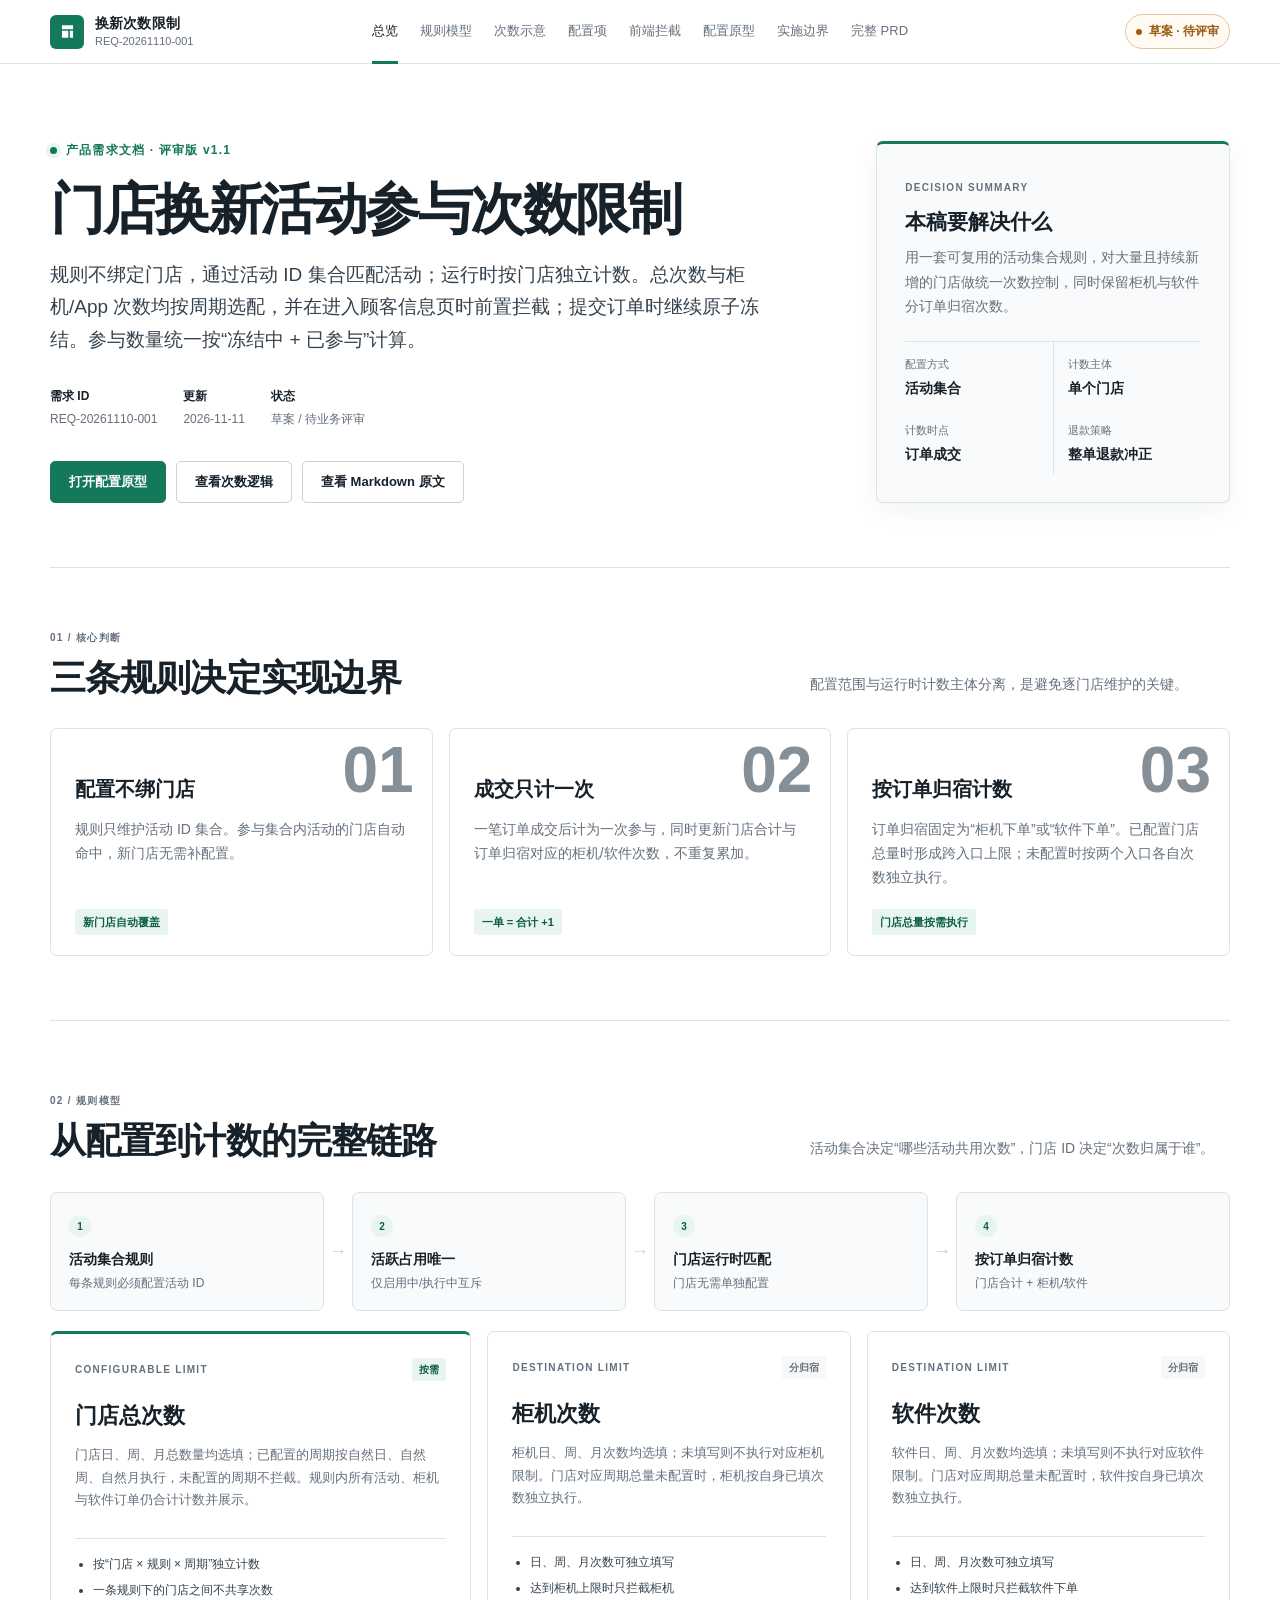
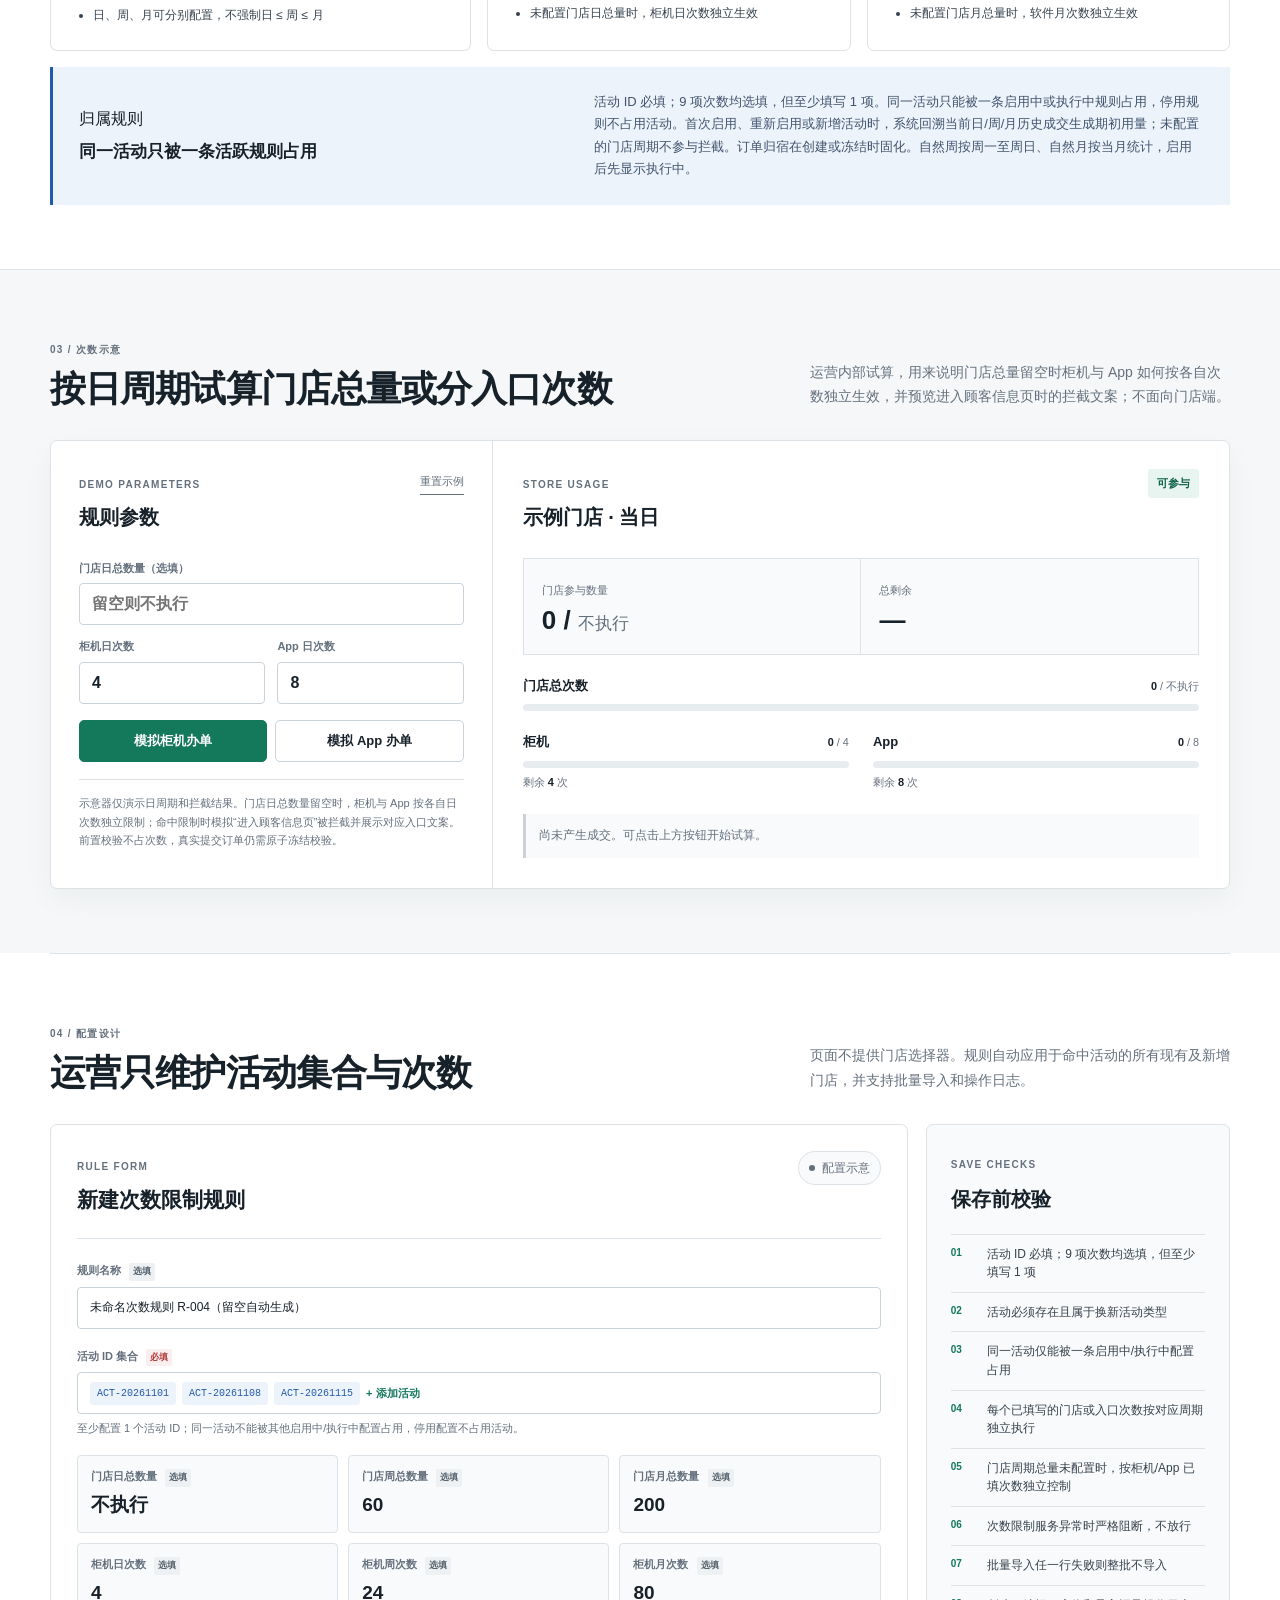
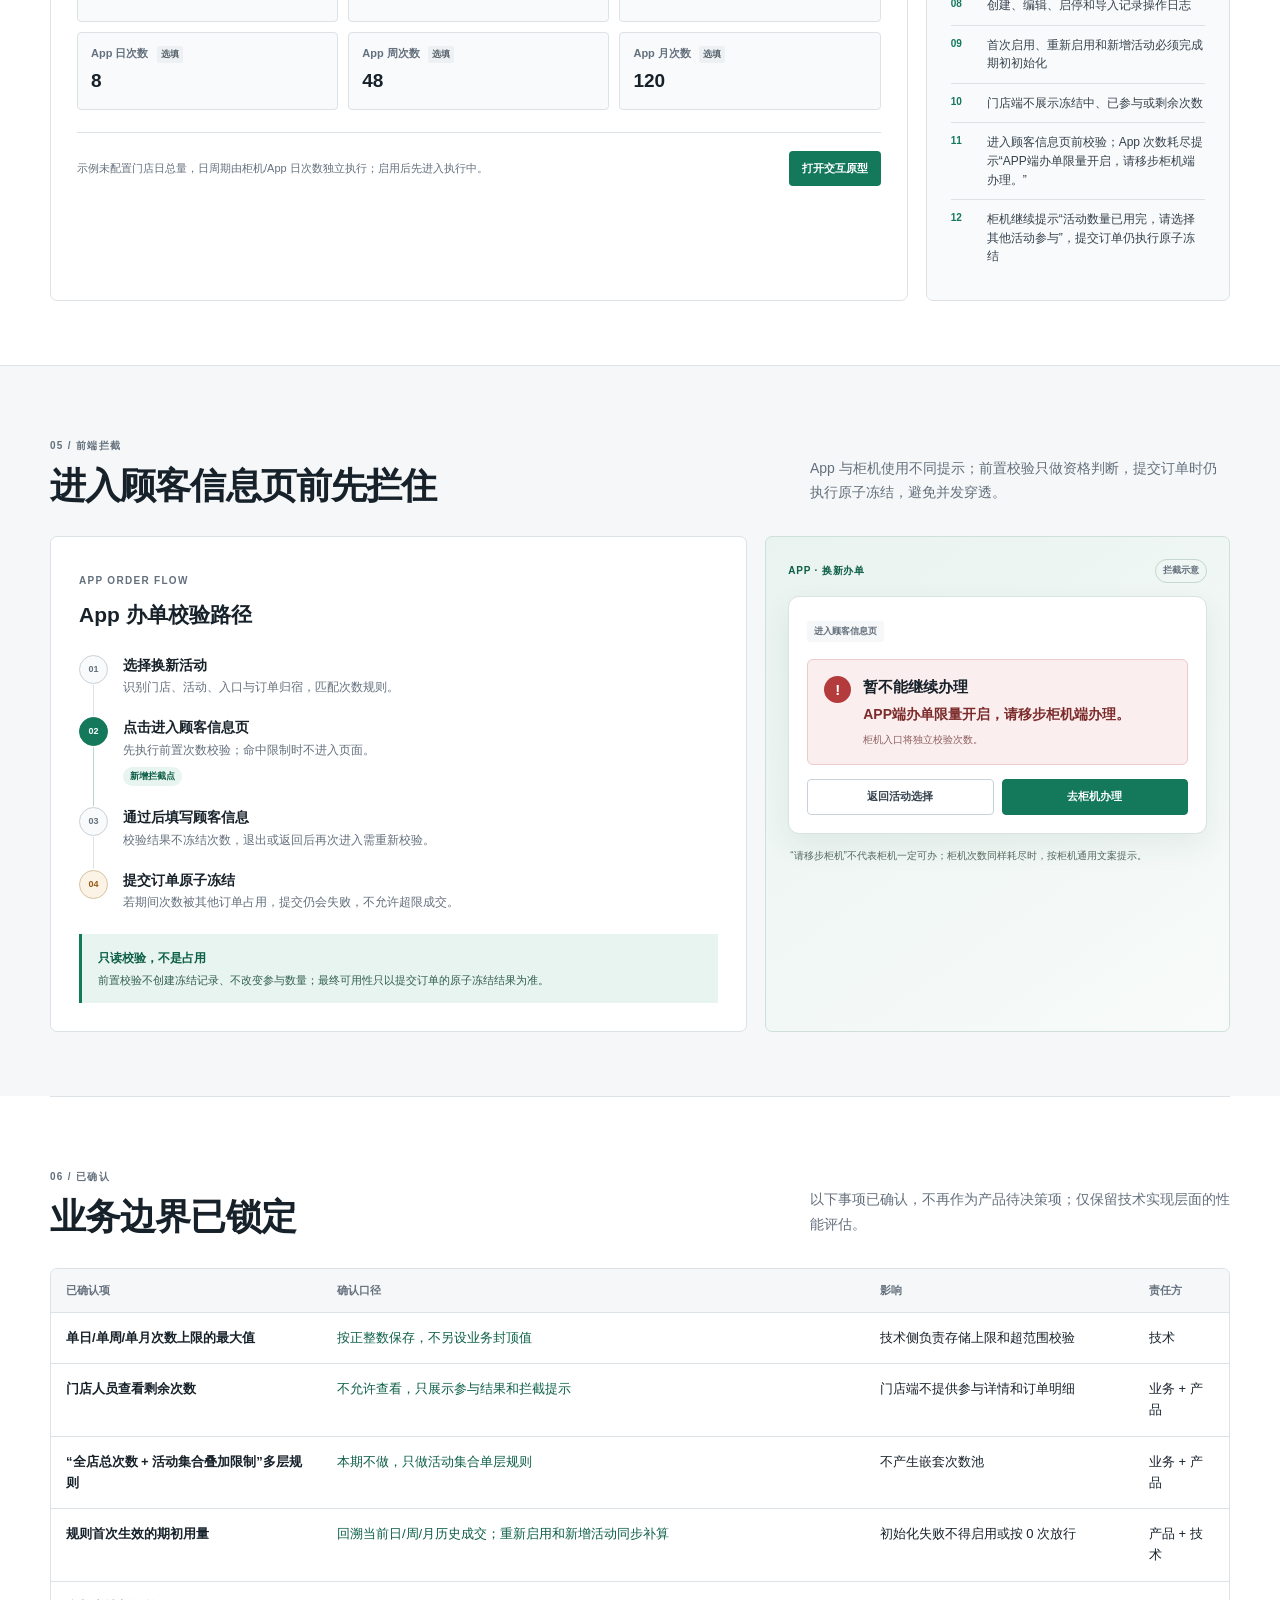
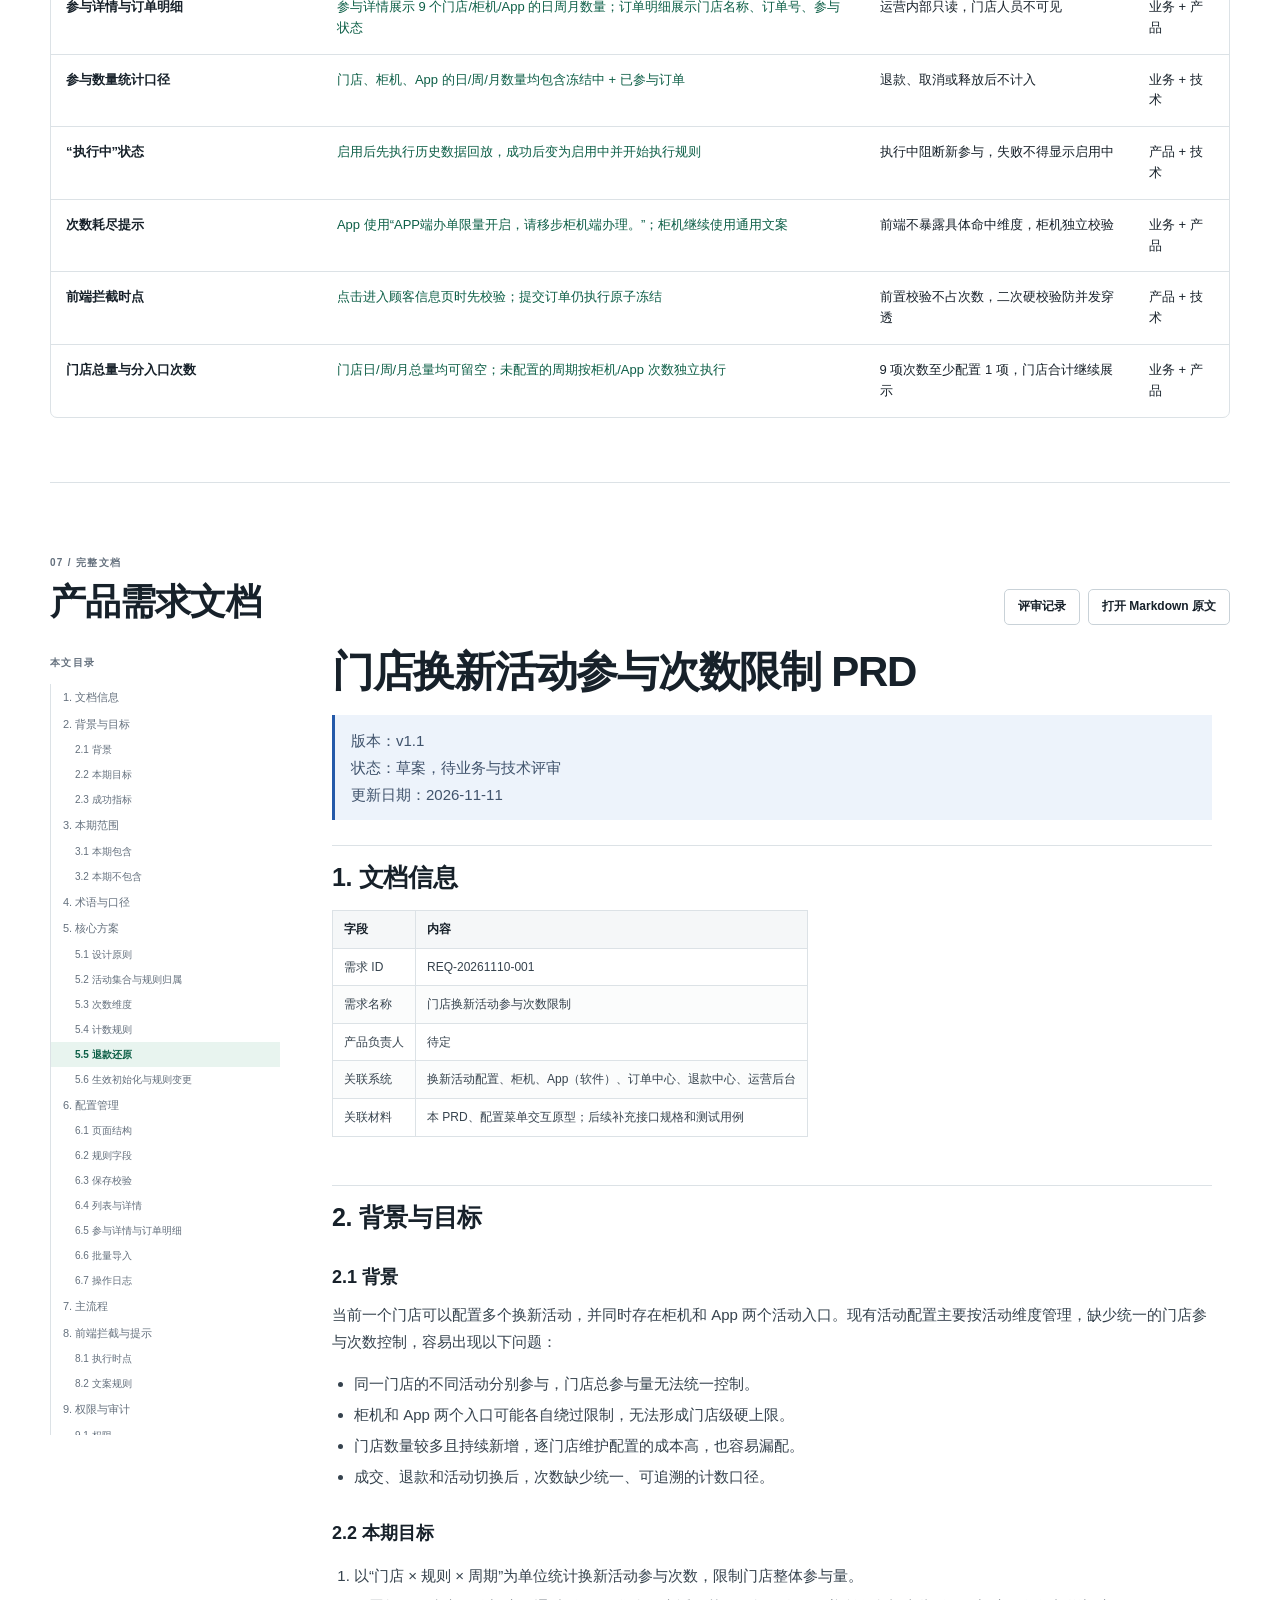
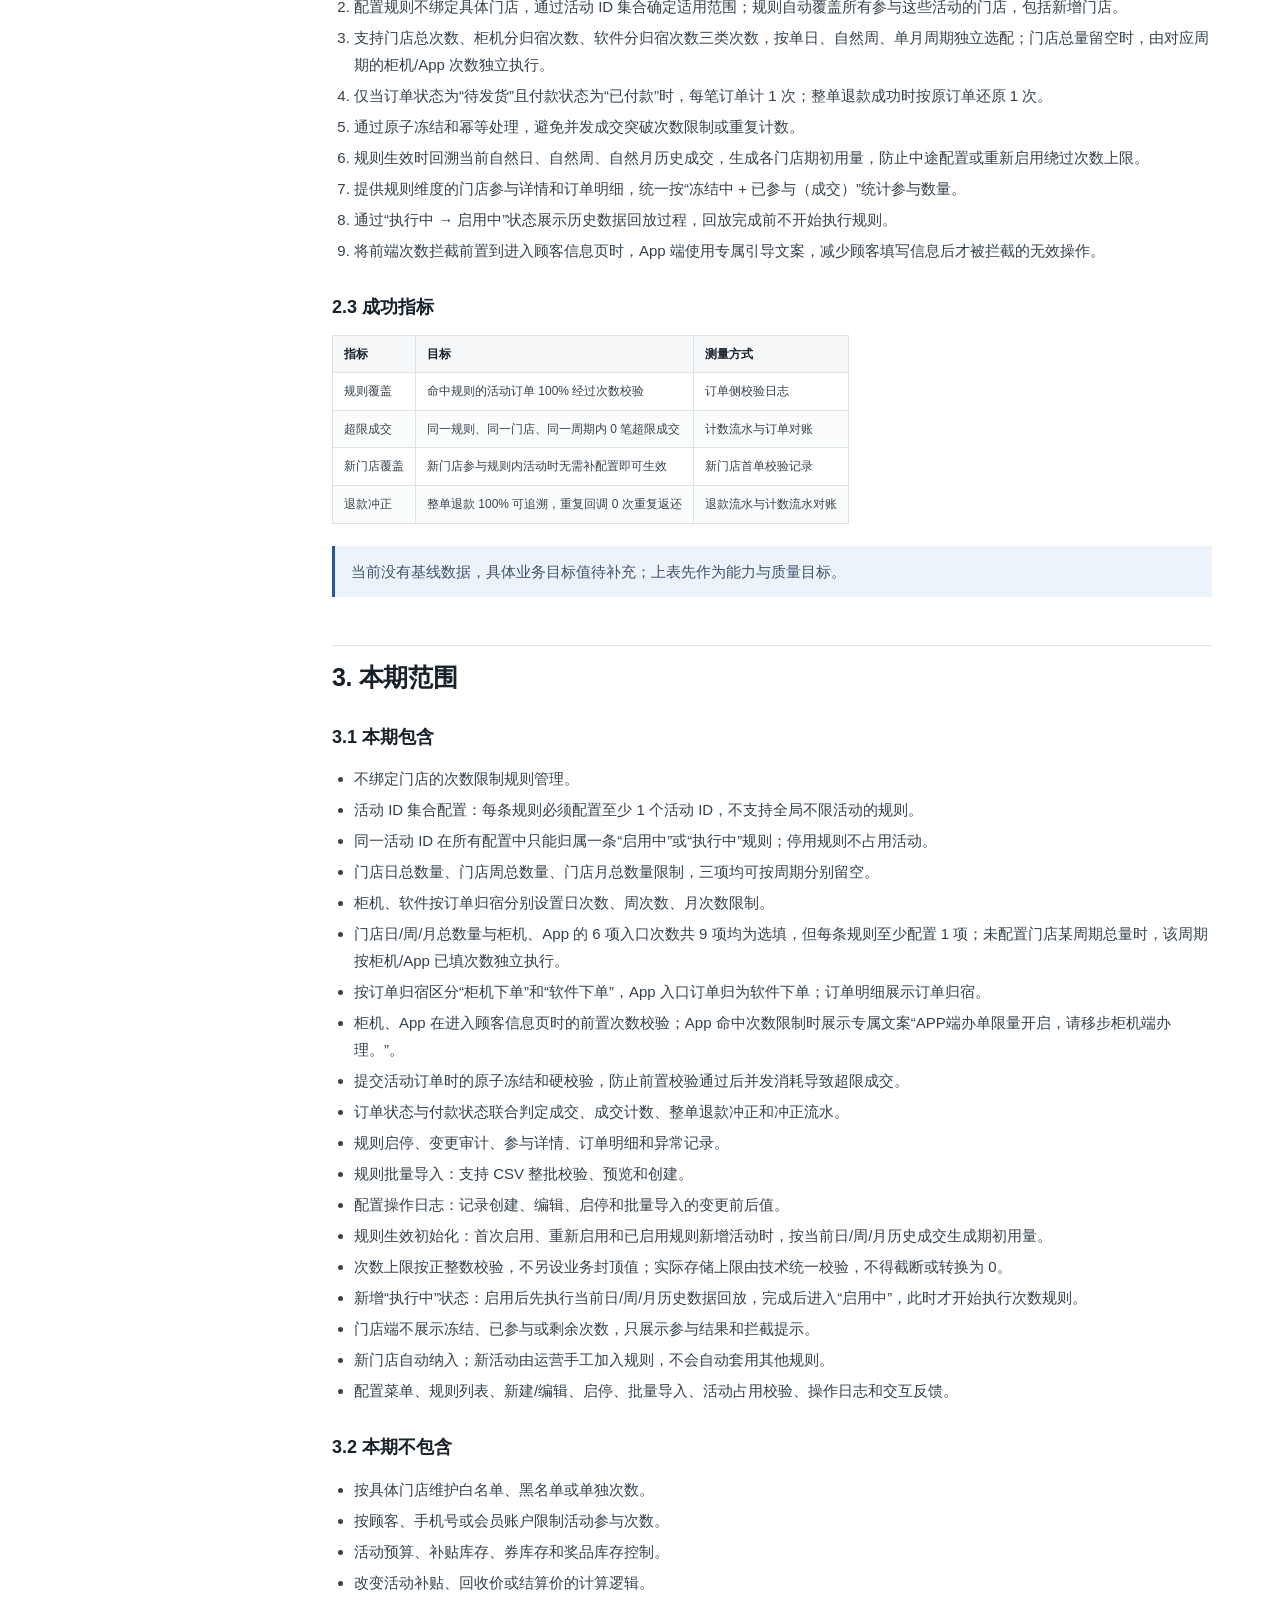
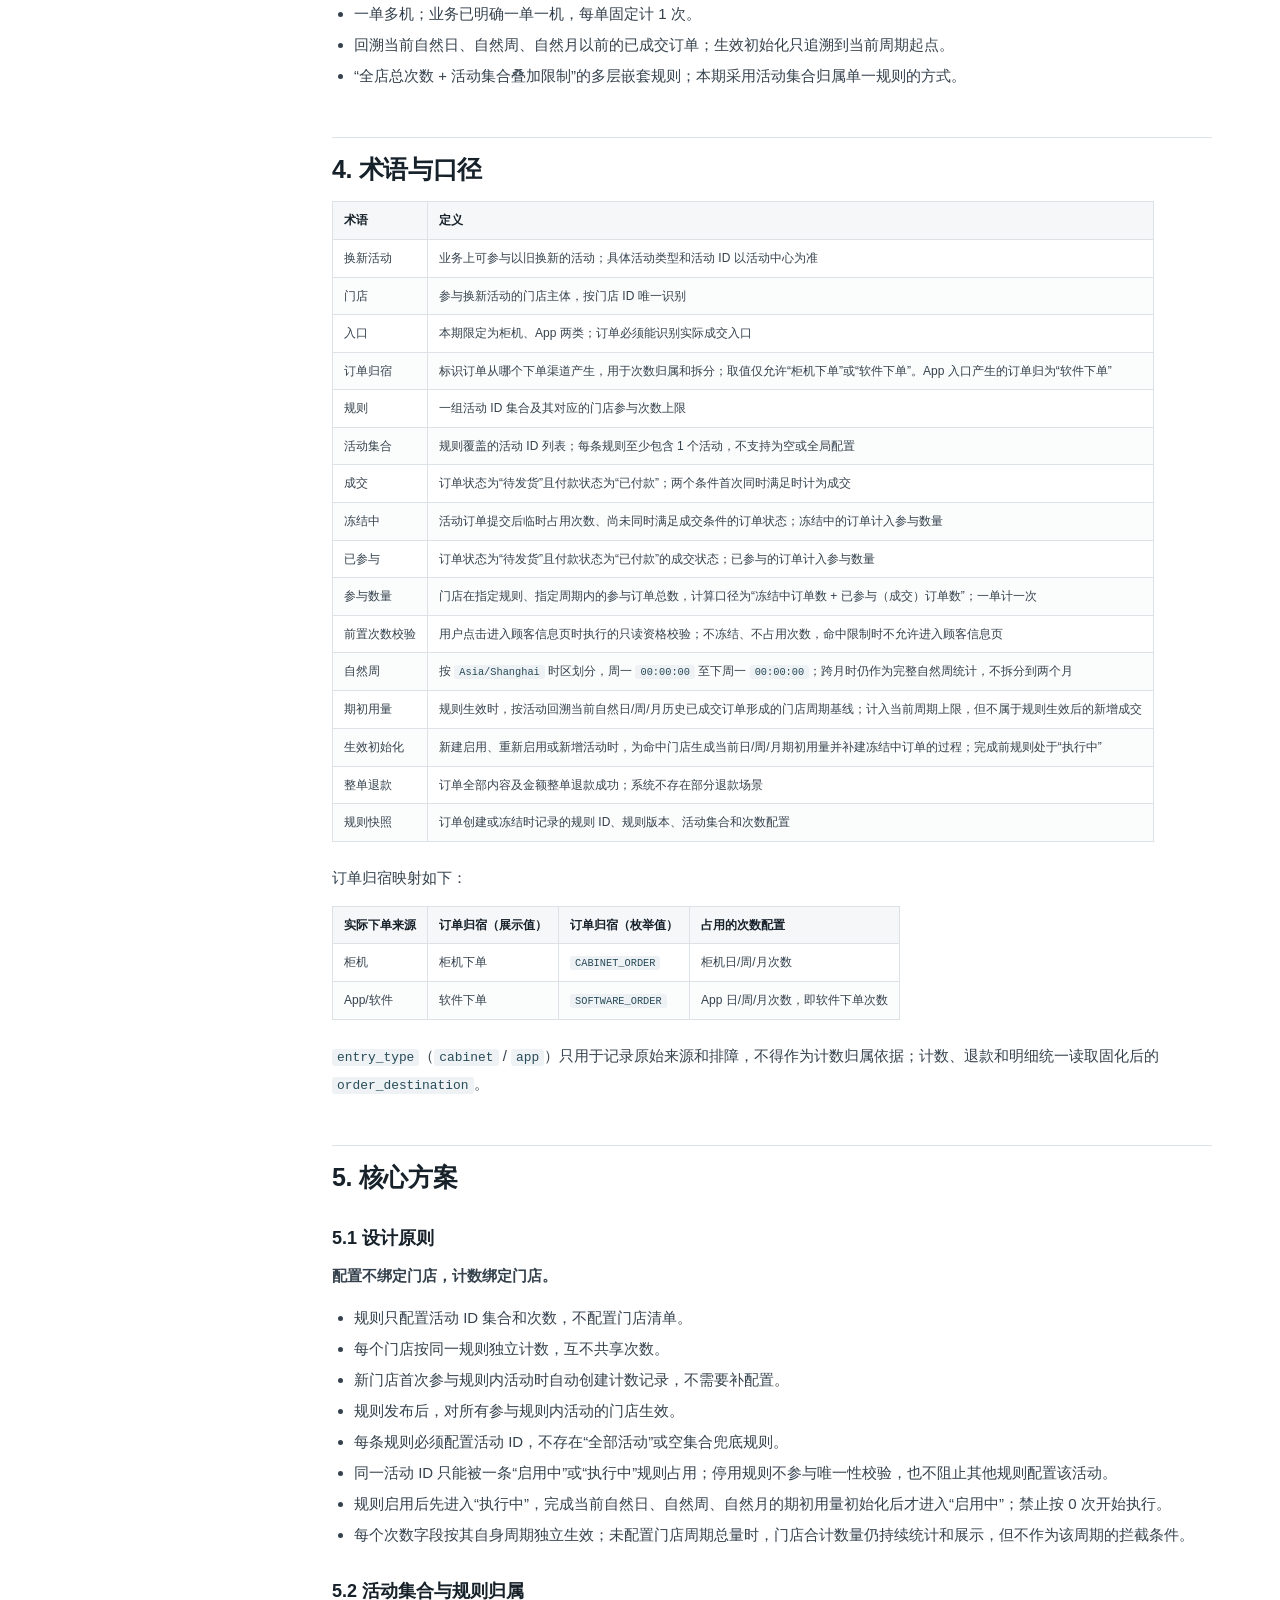
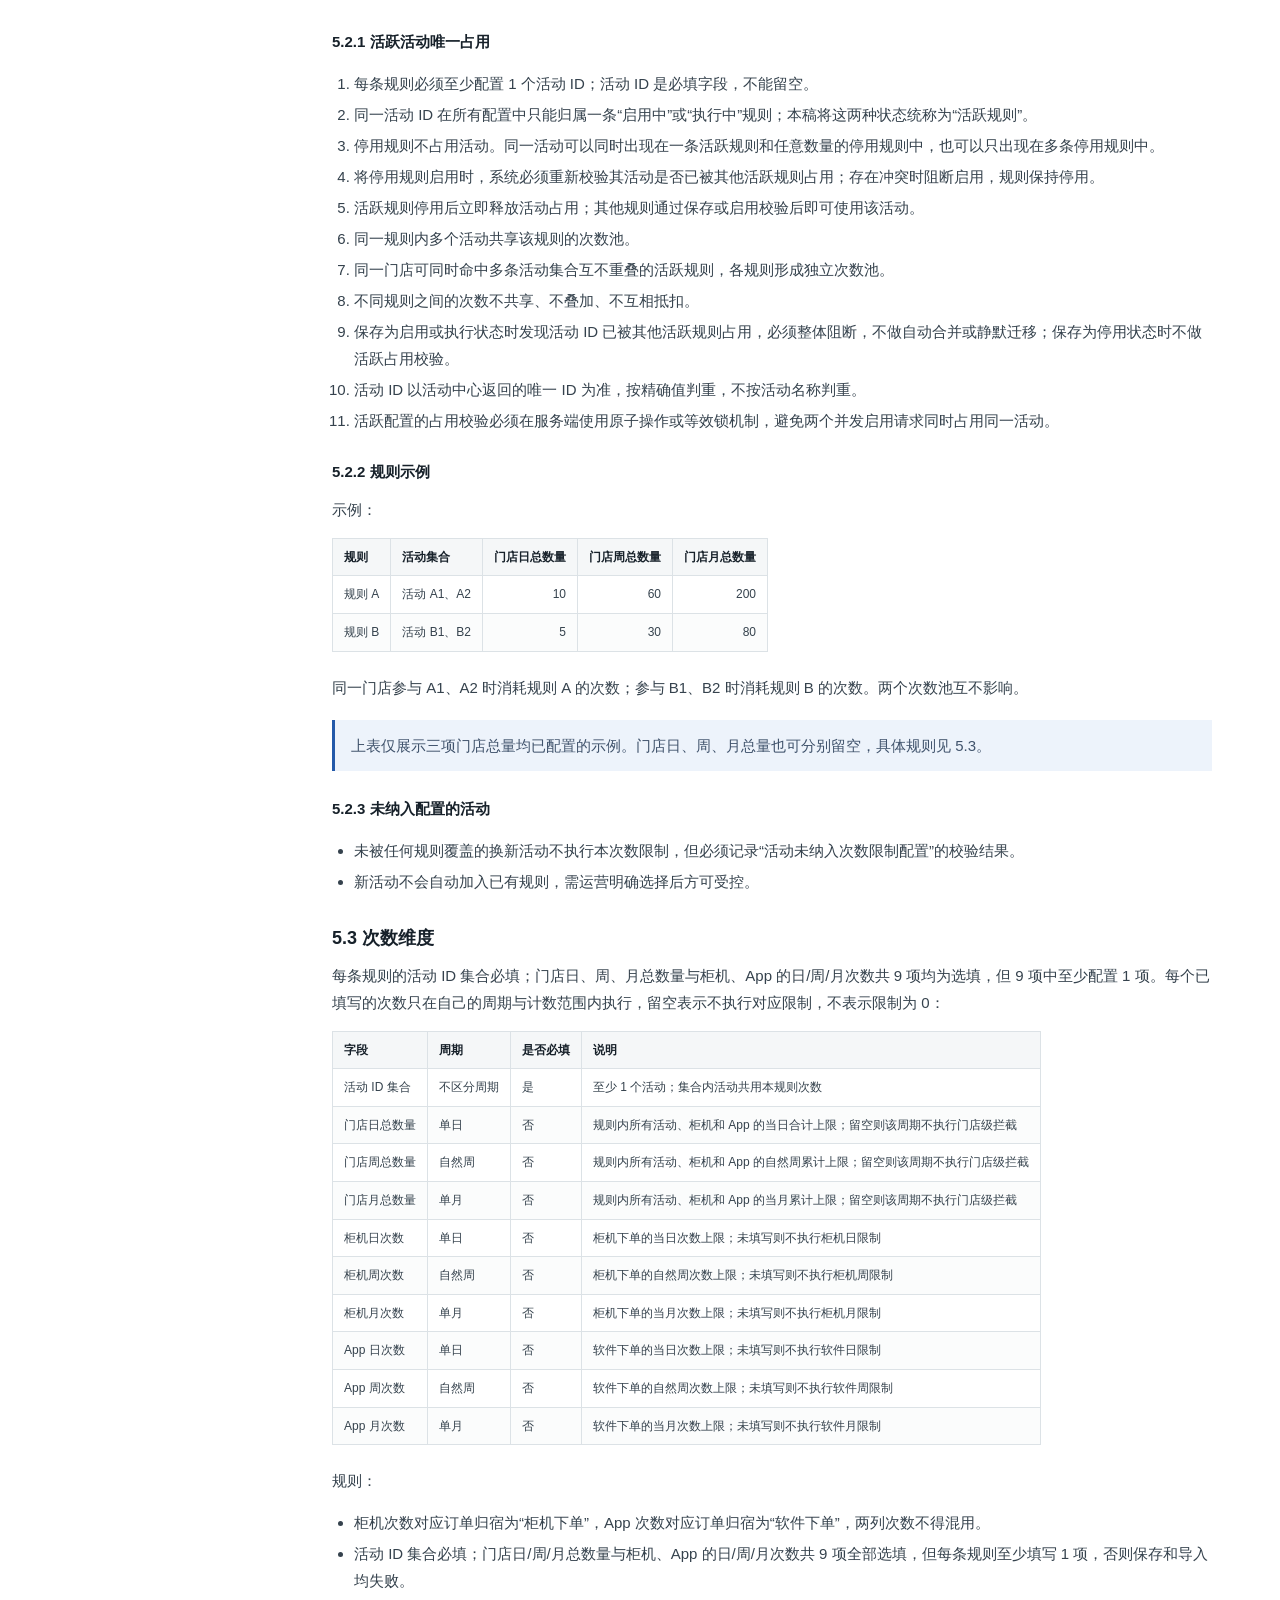
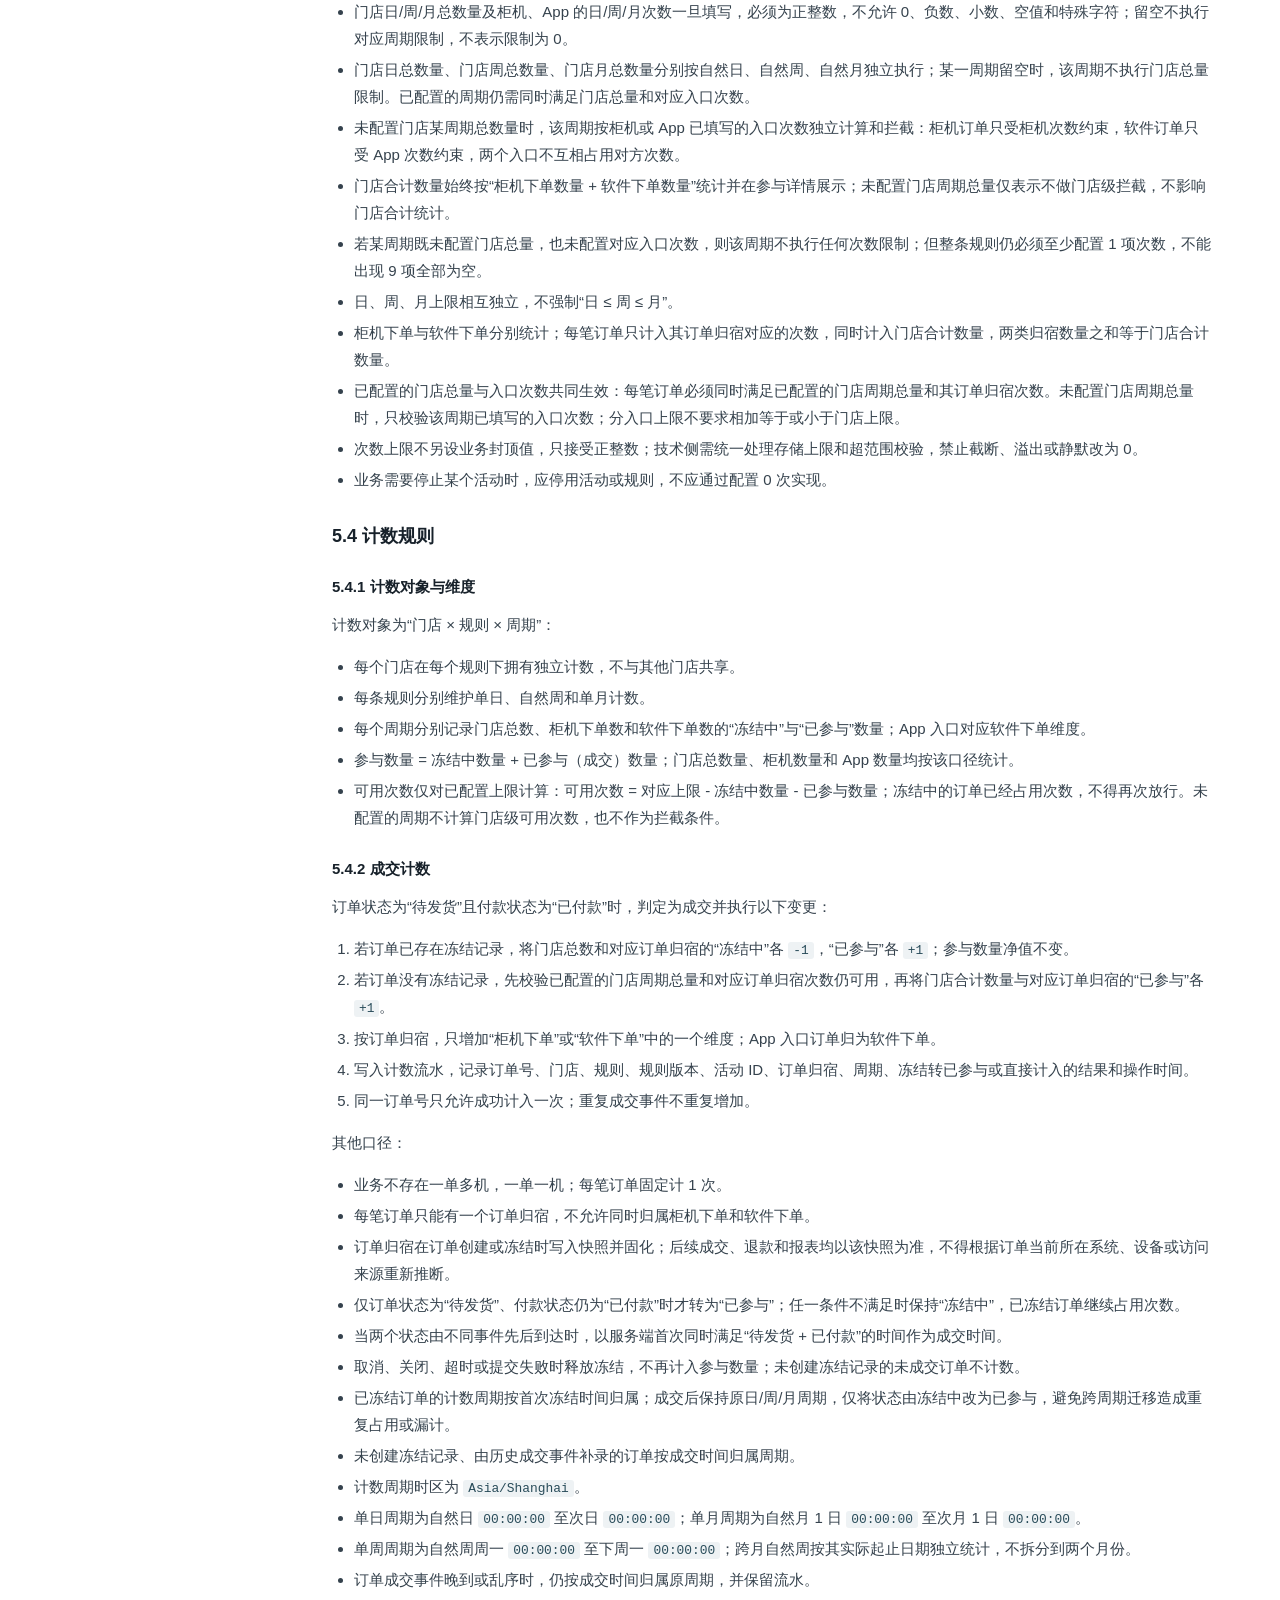
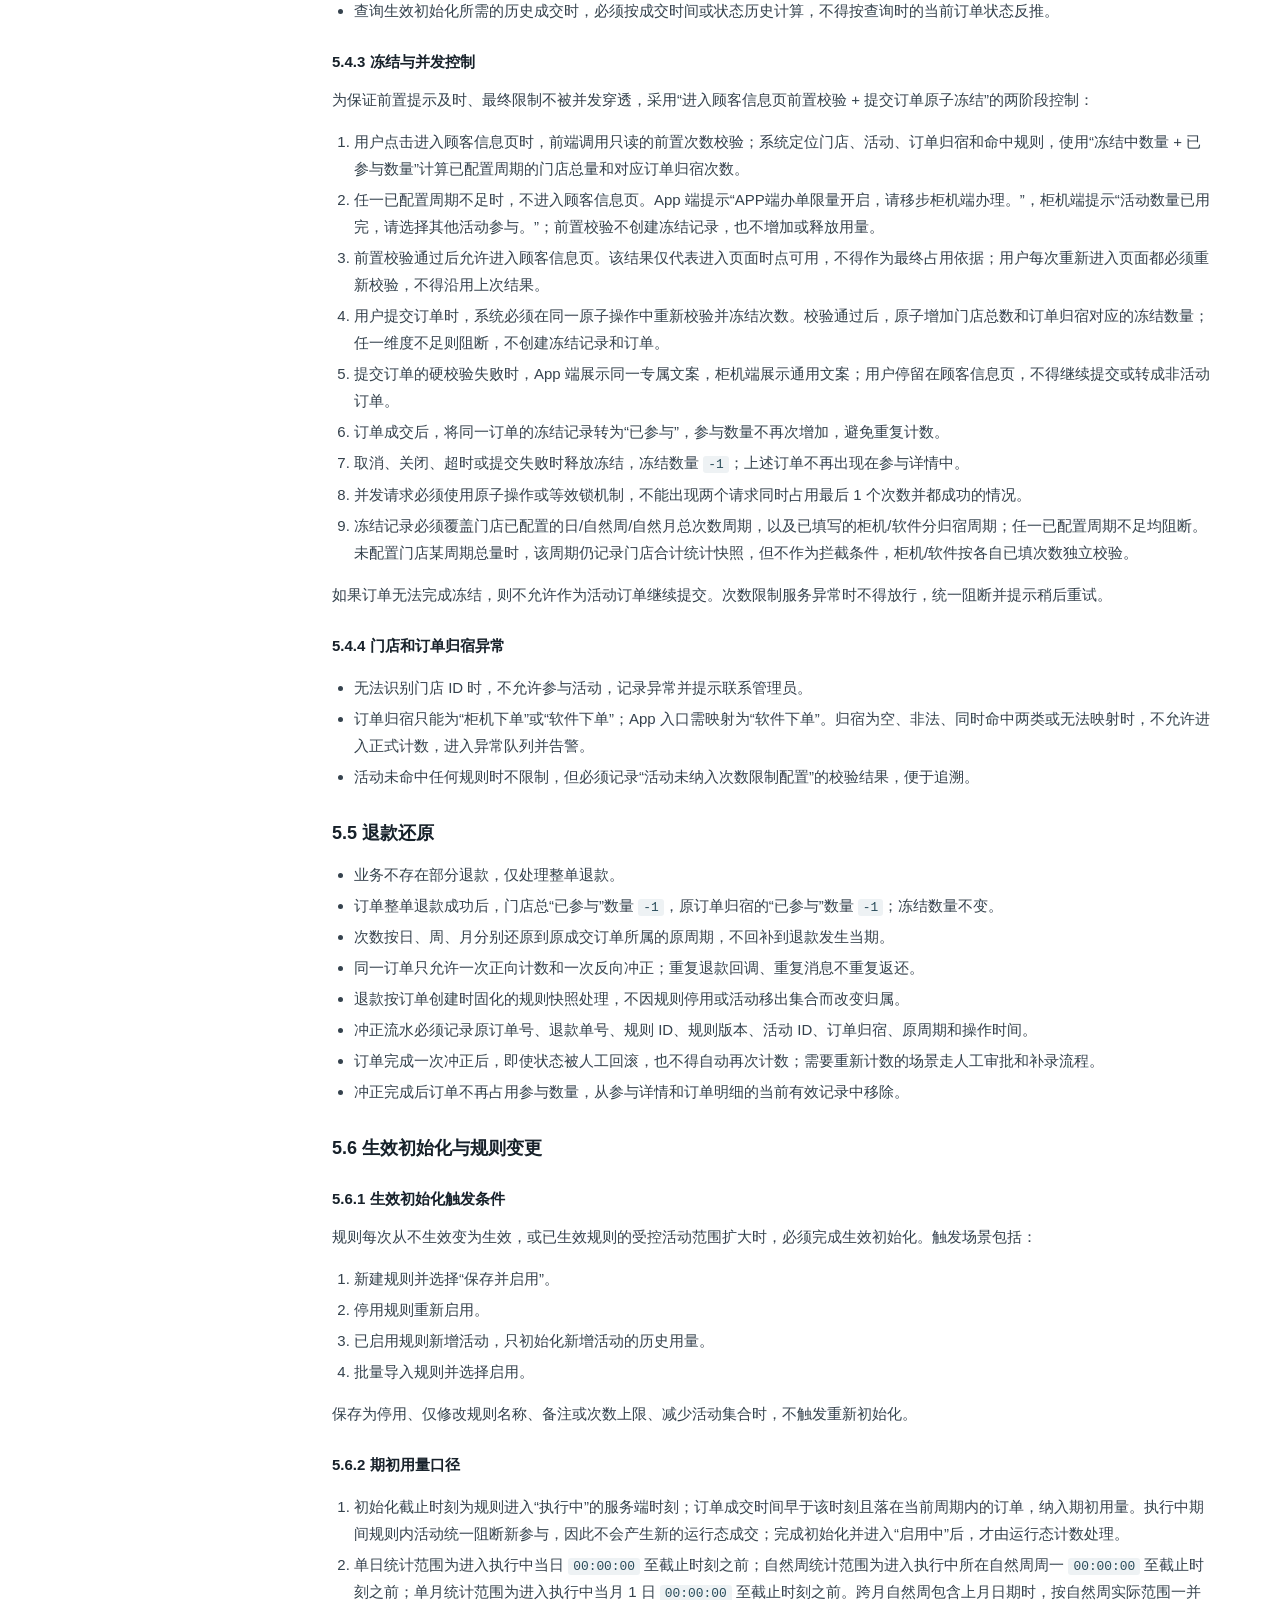
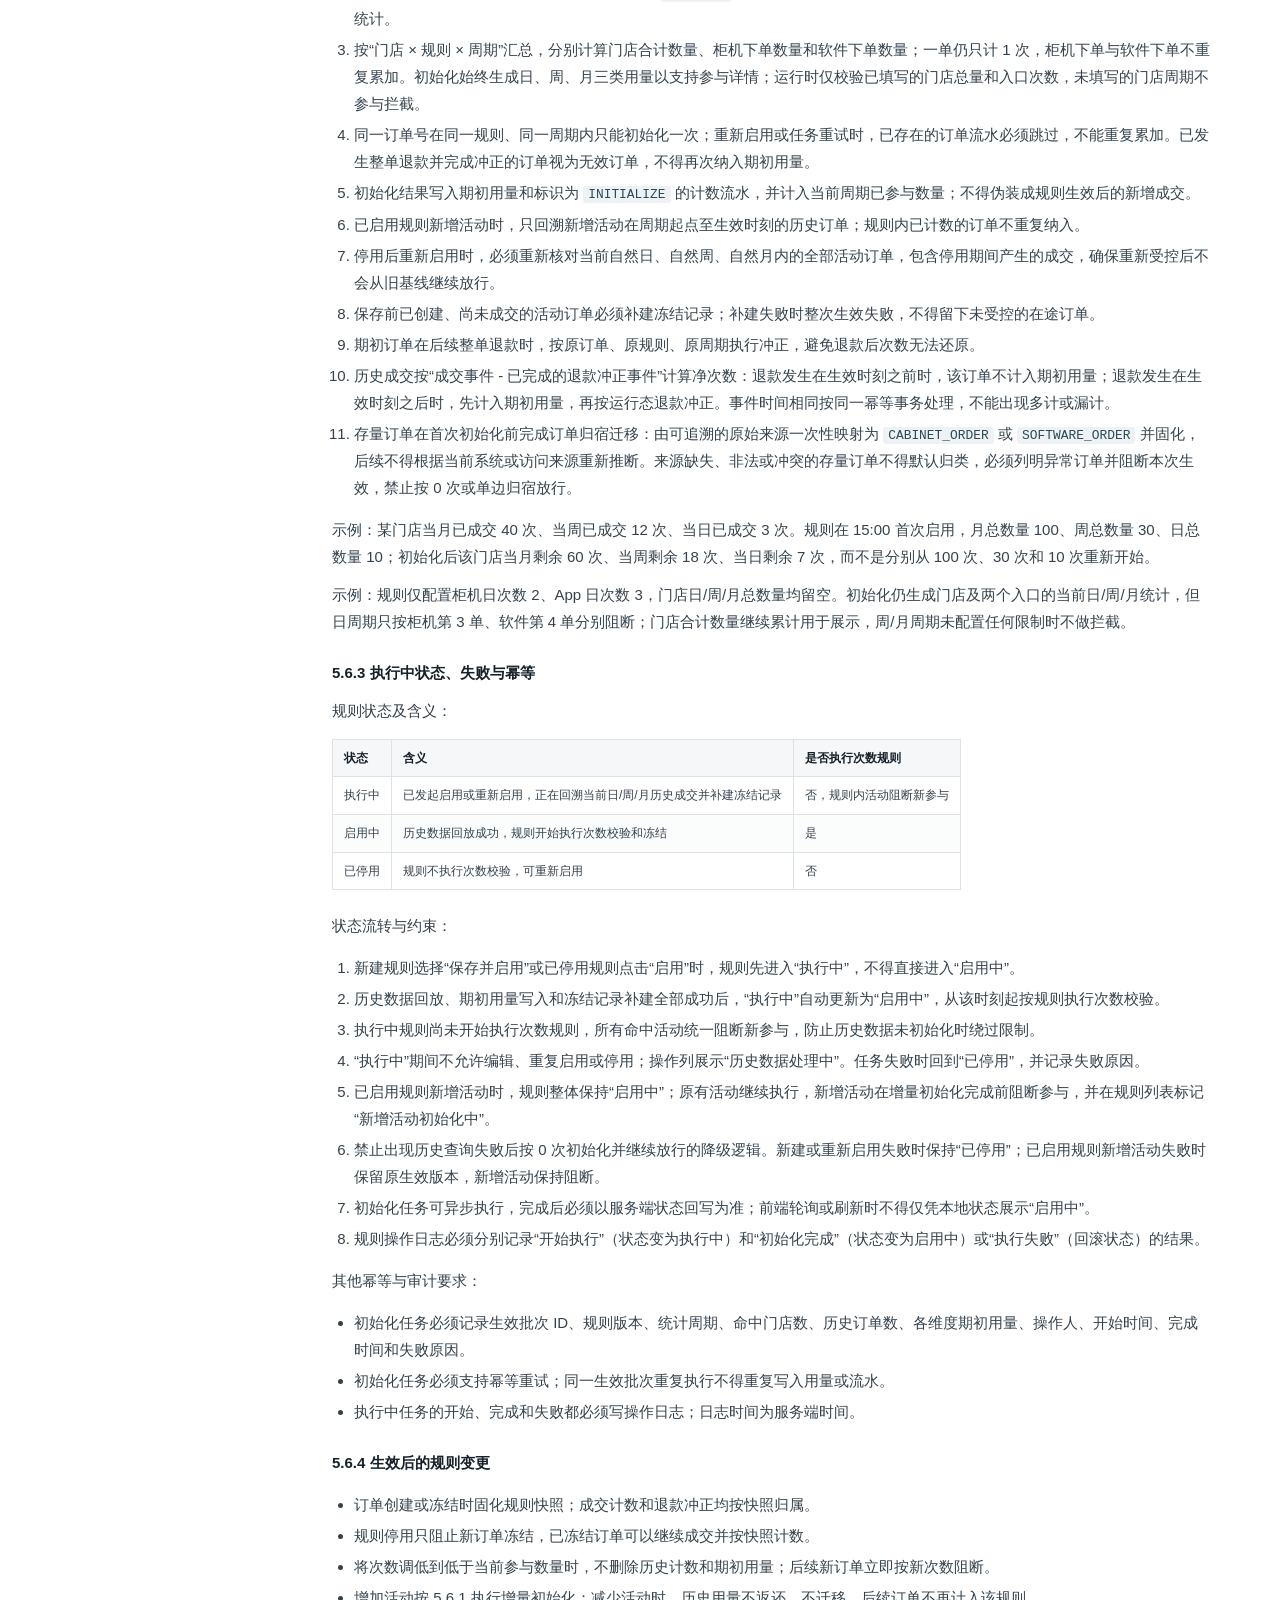
==== commit b101607d: "feat: add customer-info gate and app limit prompt" ====
--- a/index.html
+++ b/index.html
@@ -3,12 +3,12 @@
 <head>
   <meta charset="utf-8">
   <meta name="viewport" content="width=device-width, initial-scale=1">
-  <meta name="description" content="门店换新活动参与次数限制 PRD 评审站：日、周、月三周期次数按需配置，门店总量与柜机/App分入口独立执行，覆盖活动集合规则、冻结与已参与计数、执行中初始化、参与详情和订单明细。">
+  <meta name="description" content="门店换新活动参与次数限制 PRD 评审站：日、周、月三周期次数按需配置，柜机/App 入口独立执行，并在进入顾客信息页时前置拦截；覆盖 App 专属提示、冻结与已参与计数、执行中初始化、参与详情和订单明细。">
   <title>门店换新活动参与次数限制｜PRD 评审站</title>
   <link rel="icon" href="data:image/svg+xml,%3Csvg xmlns='http://www.w3.org/2000/svg' viewBox='0 0 64 64'%3E%3Crect width='64' height='64' rx='12' fill='%2314785b'/%3E%3Cpath d='M18 20h28v8H18zm0 16h12v8H18zm17 0h11v8H35z' fill='white'/%3E%3C/svg%3E">
-  <link rel="stylesheet" href="assets/styles.css?v=20261111-6">
+  <link rel="stylesheet" href="assets/styles.css?v=20261111-7">
   <script src="assets/marked.min.js?v=20261110-2" defer></script>
-  <script src="assets/app.js?v=20261111-10" defer></script>
+  <script src="assets/app.js?v=20261111-11" defer></script>
 </head>
 <body>
   <a class="skip-link" href="#main-content">跳到主要内容</a>
@@ -25,6 +25,7 @@
       <a href="#model">规则模型</a>
       <a href="#simulator">次数示意</a>
       <a href="#configuration">配置项</a>
+      <a href="#frontend-gate">前端拦截</a>
       <a href="prototype/">配置原型</a>
       <a href="#decisions">实施边界</a>
       <a href="#prd">完整 PRD</a>
@@ -35,9 +36,9 @@
   <main id="main-content">
     <section class="hero" id="overview" aria-labelledby="page-title">
       <div class="hero-copy">
-        <div class="eyebrow"><span class="eyebrow-dot"></span>产品需求文档 · 评审版 v1.0</div>
+        <div class="eyebrow"><span class="eyebrow-dot"></span>产品需求文档 · 评审版 v1.1</div>
         <h1 id="page-title">门店换新活动参与次数限制</h1>
-        <p class="hero-lead">规则不绑定门店，通过活动 ID 集合匹配活动；运行时按门店独立计数。门店日/周/月总量按周期选填，柜机与 App 次数独立配置；未配置门店总量的周期只做统计，不执行门店级拦截。参与数量统一按“冻结中 + 已参与”计算。</p>
+        <p class="hero-lead">规则不绑定门店，通过活动 ID 集合匹配活动；运行时按门店独立计数。总次数与柜机/App 次数均按周期选配，并在进入顾客信息页时前置拦截；提交订单时继续原子冻结。参与数量统一按“冻结中 + 已参与”计算。</p>
         <div class="hero-meta" aria-label="文档信息">
           <span><b>需求 ID</b>REQ-20261110-001</span>
           <span><b>更新</b>2026-11-11</span>
@@ -159,7 +160,7 @@
           <span class="section-index">03 / 次数示意</span>
           <h2 id="simulator-title">按日周期试算门店总量或分入口次数</h2>
         </div>
-        <p>运营内部试算，用来说明门店总量留空时柜机与 App 如何按各自次数独立生效；不面向门店端。</p>
+        <p>运营内部试算，用来说明门店总量留空时柜机与 App 如何按各自次数独立生效，并预览进入顾客信息页时的拦截文案；不面向门店端。</p>
       </div>
 
       <div class="simulator-shell">
@@ -174,10 +175,10 @@
             <label>App 日次数<input id="app-limit" type="number" min="1" max="9999" step="1" value="8"></label>
           </div>
           <div class="control-actions">
-            <button class="button primary" type="button" id="simulate-cabinet">模拟柜机成交</button>
-            <button class="button secondary" type="button" id="simulate-app">模拟 App 成交</button>
-          </div>
-          <p class="demo-note">示意器仅演示日周期。门店日总数量留空时，柜机与 App 按各自日次数独立限制，门店合计仍展示但不参与拦截；已配置门店总量时，两个入口同时受总量约束。9 项次数至少配置 1 项。</p>
+            <button class="button primary" type="button" id="simulate-cabinet">模拟柜机办单</button>
+            <button class="button secondary" type="button" id="simulate-app">模拟 App 办单</button>
+          </div>
+          <p class="demo-note">示意器仅演示日周期和拦截结果。门店日总数量留空时，柜机与 App 按各自日次数独立限制；命中限制时模拟“进入顾客信息页”被拦截并展示对应入口文案。前置校验不占次数，真实提交订单仍需原子冻结校验。</p>
         </div>
 
         <div class="usage-panel" aria-live="polite">
@@ -257,16 +258,51 @@
             <li><span>08</span>创建、编辑、启停和导入记录操作日志</li>
             <li><span>09</span>首次启用、重新启用和新增活动必须完成期初初始化</li>
             <li><span>10</span>门店端不展示冻结中、已参与或剩余次数</li>
-            <li><span>11</span>活动数量耗尽统一提示“活动数量已用完，请选择其他活动参与”</li>
+            <li><span>11</span>进入顾客信息页前校验；App 次数耗尽提示“APP端办单限量开启，请移步柜机端办理。”</li>
+            <li><span>12</span>柜机继续提示“活动数量已用完，请选择其他活动参与”，提交订单仍执行原子冻结</li>
           </ol>
         </aside>
       </div>
     </section>
 
+    <section class="section gate-section" id="frontend-gate" aria-labelledby="frontend-gate-title">
+      <div class="section-heading">
+        <div>
+          <span class="section-index">05 / 前端拦截</span>
+          <h2 id="frontend-gate-title">进入顾客信息页前先拦住</h2>
+        </div>
+        <p>App 与柜机使用不同提示；前置校验只做资格判断，提交订单时仍执行原子冻结，避免并发穿透。</p>
+      </div>
+      <div class="gate-shell">
+        <div class="gate-flow">
+          <div class="gate-flow-head"><span class="section-index">APP ORDER FLOW</span><h3>App 办单校验路径</h3></div>
+          <ol class="gate-steps">
+            <li><span>01</span><div><strong>选择换新活动</strong><p>识别门店、活动、入口与订单归宿，匹配次数规则。</p></div></li>
+            <li class="is-gate"><span>02</span><div><strong>点击进入顾客信息页</strong><p>先执行前置次数校验；命中限制时不进入页面。</p><em>新增拦截点</em></div></li>
+            <li><span>03</span><div><strong>通过后填写顾客信息</strong><p>校验结果不冻结次数，退出或返回后再次进入需重新校验。</p></div></li>
+            <li class="is-hard-check"><span>04</span><div><strong>提交订单原子冻结</strong><p>若期间次数被其他订单占用，提交仍会失败，不允许超限成交。</p></div></li>
+          </ol>
+          <div class="gate-rule-note"><strong>只读校验，不是占用</strong><p>前置校验不创建冻结记录、不改变参与数量；最终可用性只以提交订单的原子冻结结果为准。</p></div>
+        </div>
+        <aside class="gate-device" aria-label="App 进入顾客信息页的拦截弹窗示意">
+          <div class="gate-device-head"><span>APP · 换新办单</span><em>拦截示意</em></div>
+          <div class="gate-device-body">
+            <span class="gate-device-label">进入顾客信息页</span>
+            <div class="gate-alert-card">
+              <span class="gate-alert-mark" aria-hidden="true">!</span>
+              <div><h3>暂不能继续办理</h3><p>APP端办单限量开启，请移步柜机端办理。</p><small>柜机入口将独立校验次数。</small></div>
+            </div>
+            <div class="gate-mock-actions" aria-hidden="true"><span>返回活动选择</span><span>去柜机办理</span></div>
+          </div>
+          <p class="gate-device-foot">“请移步柜机”不代表柜机一定可办；柜机次数同样耗尽时，按柜机通用文案提示。</p>
+        </aside>
+      </div>
+    </section>
+
     <section class="section" id="decisions" aria-labelledby="decisions-title">
       <div class="section-heading">
         <div>
-          <span class="section-index">05 / 已确认</span>
+          <span class="section-index">06 / 已确认</span>
           <h2 id="decisions-title">业务边界已锁定</h2>
         </div>
         <p>以下事项已确认，不再作为产品待决策项；仅保留技术实现层面的性能评估。</p>
@@ -282,7 +318,8 @@
             <tr><td>参与详情与订单明细</td><td>参与详情展示 9 个门店/柜机/App 的日周月数量；订单明细展示门店名称、订单号、参与状态</td><td>运营内部只读，门店人员不可见</td><td>业务 + 产品</td></tr>
             <tr><td>参与数量统计口径</td><td>门店、柜机、App 的日/周/月数量均包含冻结中 + 已参与订单</td><td>退款、取消或释放后不计入</td><td>业务 + 技术</td></tr>
             <tr><td>“执行中”状态</td><td>启用后先执行历史数据回放，成功后变为启用中并开始执行规则</td><td>执行中阻断新参与，失败不得显示启用中</td><td>产品 + 技术</td></tr>
-            <tr><td>次数耗尽提示</td><td>门店、柜机、App 的日/周/月次数耗尽均使用统一文案</td><td>前端不暴露具体命中维度</td><td>业务 + 产品</td></tr>
+            <tr><td>次数耗尽提示</td><td>App 使用“APP端办单限量开启，请移步柜机端办理。”；柜机继续使用通用文案</td><td>前端不暴露具体命中维度，柜机独立校验</td><td>业务 + 产品</td></tr>
+            <tr><td>前端拦截时点</td><td>点击进入顾客信息页时先校验；提交订单仍执行原子冻结</td><td>前置校验不占次数，二次硬校验防并发穿透</td><td>产品 + 技术</td></tr>
             <tr><td>门店总量与分入口次数</td><td>门店日/周/月总量均可留空；未配置的周期按柜机/App 次数独立执行</td><td>9 项次数至少配置 1 项，门店合计继续展示</td><td>业务 + 产品</td></tr>
           </tbody>
         </table>
@@ -292,7 +329,7 @@
     <section class="section document-section" id="prd" aria-labelledby="prd-title">
       <div class="section-heading document-heading">
         <div>
-          <span class="section-index">06 / 完整文档</span>
+          <span class="section-index">07 / 完整文档</span>
           <h2 id="prd-title">产品需求文档</h2>
         </div>
         <div class="document-actions">
@@ -313,7 +350,7 @@
   </main>
 
   <footer class="footer">
-    <div><strong>门店换新活动参与次数限制</strong><span>REQ-20261110-001 · PRD v1.0 · 草案</span></div>
+    <div><strong>门店换新活动参与次数限制</strong><span>REQ-20261110-001 · PRD v1.1 · 草案</span></div>
     <p>本页为静态评审站，不连接真实活动、订单或退款系统；示例数据仅用于规则说明。<a href="review-record.md">评审与发布记录</a></p>
   </footer>
 
--- a/assets/styles.css
+++ b/assets/styles.css
@@ -177,6 +177,39 @@
 .check-list li { display: grid; grid-template-columns: 28px 1fr; gap: 8px; padding: 10px 0; border-top: 1px solid var(--line); color: var(--ink-2); font-size: 12px; line-height: 1.55; }
 .check-list li span { color: var(--green); font-size: 10px; font-weight: 750; }
 
+.gate-section { width: 100%; max-width: none; padding-left: max(24px, calc((100vw - var(--content)) / 2)); padding-right: max(24px, calc((100vw - var(--content)) / 2)); background: var(--surface); }
+.gate-shell { display: grid; grid-template-columns: minmax(0, 1.2fr) minmax(330px, .8fr); gap: 18px; }
+.gate-flow { padding: 28px; border: 1px solid var(--line); border-radius: var(--radius); background: #fff; }
+.gate-flow-head h3 { margin: 4px 0 0; font-size: 21px; }
+.gate-steps { margin: 22px 0 0; padding: 0; list-style: none; }
+.gate-steps li { position: relative; padding: 0 0 20px 44px; }
+.gate-steps li:last-child { padding-bottom: 0; }
+.gate-steps li:not(:last-child)::after { content: ""; position: absolute; left: 14px; top: 30px; bottom: 1px; width: 1px; background: var(--line); }
+.gate-steps > li > span { position: absolute; left: 0; top: 0; width: 29px; height: 29px; display: grid; place-items: center; border: 1px solid var(--line-strong); border-radius: 50%; background: var(--surface-2); color: var(--muted); font-size: 9px; font-weight: 750; }
+.gate-steps strong { display: block; color: var(--ink); font-size: 14px; line-height: 1.45; }
+.gate-steps p { margin: 3px 0 0; color: var(--muted); font-size: 12px; line-height: 1.6; }
+.gate-steps em { display: inline-block; margin-top: 6px; padding: 2px 7px; border-radius: 999px; background: var(--green-soft); color: var(--green-dark); font-size: 9px; font-style: normal; font-weight: 700; }
+.gate-steps .is-gate > span { border-color: var(--green); background: var(--green); color: #fff; }
+.gate-steps .is-gate:not(:last-child)::after { background: #b9d8cd; }
+.gate-steps .is-hard-check > span { border-color: #d6c39e; background: var(--amber-soft); color: var(--amber); }
+.gate-rule-note { margin-top: 22px; padding: 14px 16px; border-left: 3px solid var(--green); background: var(--green-soft); }
+.gate-rule-note strong { display: block; color: var(--green-dark); font-size: 12px; }
+.gate-rule-note p { margin: 3px 0 0; color: #315f4f; font-size: 11px; line-height: 1.6; }
+.gate-device { align-self: stretch; padding: 22px; border: 1px solid #cfe0d8; border-radius: var(--radius); background: linear-gradient(145deg, #e9f3ef, #f8fbfa); }
+.gate-device-head { display: flex; align-items: center; justify-content: space-between; gap: 10px; color: var(--green-dark); font-size: 10px; font-weight: 750; letter-spacing: .08em; }
+.gate-device-head em { padding: 3px 7px; border: 1px solid #c3d8ce; border-radius: 999px; color: var(--muted); font-size: 9px; font-style: normal; font-weight: 650; letter-spacing: 0; }
+.gate-device-body { margin-top: 13px; padding: 18px; border: 1px solid #d8e4de; border-radius: 11px; background: #fff; box-shadow: 0 12px 30px rgba(31, 76, 60, .08); }
+.gate-device-label { display: inline-block; padding: 3px 7px; border-radius: 3px; background: var(--surface); color: var(--muted); font-size: 9px; font-weight: 650; }
+.gate-alert-card { display: flex; gap: 12px; margin-top: 17px; padding: 16px; border: 1px solid #eccaca; border-radius: 6px; background: var(--red-soft); }
+.gate-alert-mark { width: 27px; height: 27px; flex: 0 0 auto; display: grid; place-items: center; border-radius: 50%; background: var(--red); color: #fff; font-size: 15px; font-weight: 750; }
+.gate-alert-card h3 { margin: 0; font-size: 15px; line-height: 1.4; }
+.gate-alert-card p { margin: 6px 0 0; color: #7c2b2b; font-size: 14px; font-weight: 700; line-height: 1.65; }
+.gate-alert-card small { display: block; margin-top: 6px; color: #8d5f5f; font-size: 10px; line-height: 1.55; }
+.gate-mock-actions { display: grid; grid-template-columns: 1fr 1fr; gap: 8px; margin-top: 14px; }
+.gate-mock-actions span { display: grid; min-height: 36px; place-items: center; border: 1px solid var(--line-strong); border-radius: 4px; color: var(--ink-2); font-size: 11px; font-weight: 650; }
+.gate-mock-actions span:last-child { border-color: var(--green); background: var(--green); color: #fff; }
+.gate-device-foot { margin: 14px 2px 0; color: #52675d; font-size: 10px; line-height: 1.6; }
+
 .decision-table-wrap { overflow-x: auto; border: 1px solid var(--line); border-radius: var(--radius); }
 .decision-table { width: 100%; min-width: 780px; border-collapse: collapse; font-size: 13px; }
 .decision-table th { padding: 12px 15px; border-bottom: 1px solid var(--line); background: var(--surface); color: var(--muted); font-size: 11px; font-weight: 650; text-align: left; }
@@ -234,6 +267,7 @@
   .total-card { grid-column: 1 / -1; }
   .config-layout { grid-template-columns: minmax(0, 1.35fr) minmax(260px, .65fr); }
   .document-shell { grid-template-columns: 210px minmax(0, 1fr); gap: 28px; }
+  .gate-shell { grid-template-columns: 1fr; }
 }
 
 @media (max-width: 820px) {
@@ -255,6 +289,7 @@
   .flow > i { height: 18px; transform: rotate(90deg); }
   .scope-note { grid-template-columns: 1fr; gap: 12px; }
   .simulator-section { padding-left: 18px; padding-right: 18px; }
+  .gate-section { padding-left: 18px; padding-right: 18px; }
   .simulator-shell { grid-template-columns: 1fr; }
   .simulator-controls { border-right: 0; border-bottom: 1px solid var(--line); }
   .document-shell { grid-template-columns: 1fr; }
@@ -275,6 +310,8 @@
   .usage-summary > div { padding: 13px 15px; }
   .usage-summary strong { font-size: 22px; }
   .usage-panel, .simulator-controls, .config-card, .validation-card { padding: 20px; }
+  .gate-flow, .gate-device { padding: 20px; }
+  .gate-device-body { padding: 15px; }
   .control-actions { grid-template-columns: 1fr; }
   .config-fields { grid-template-columns: 1fr; }
   .config-field.wide, .limit-fields { grid-column: auto; }
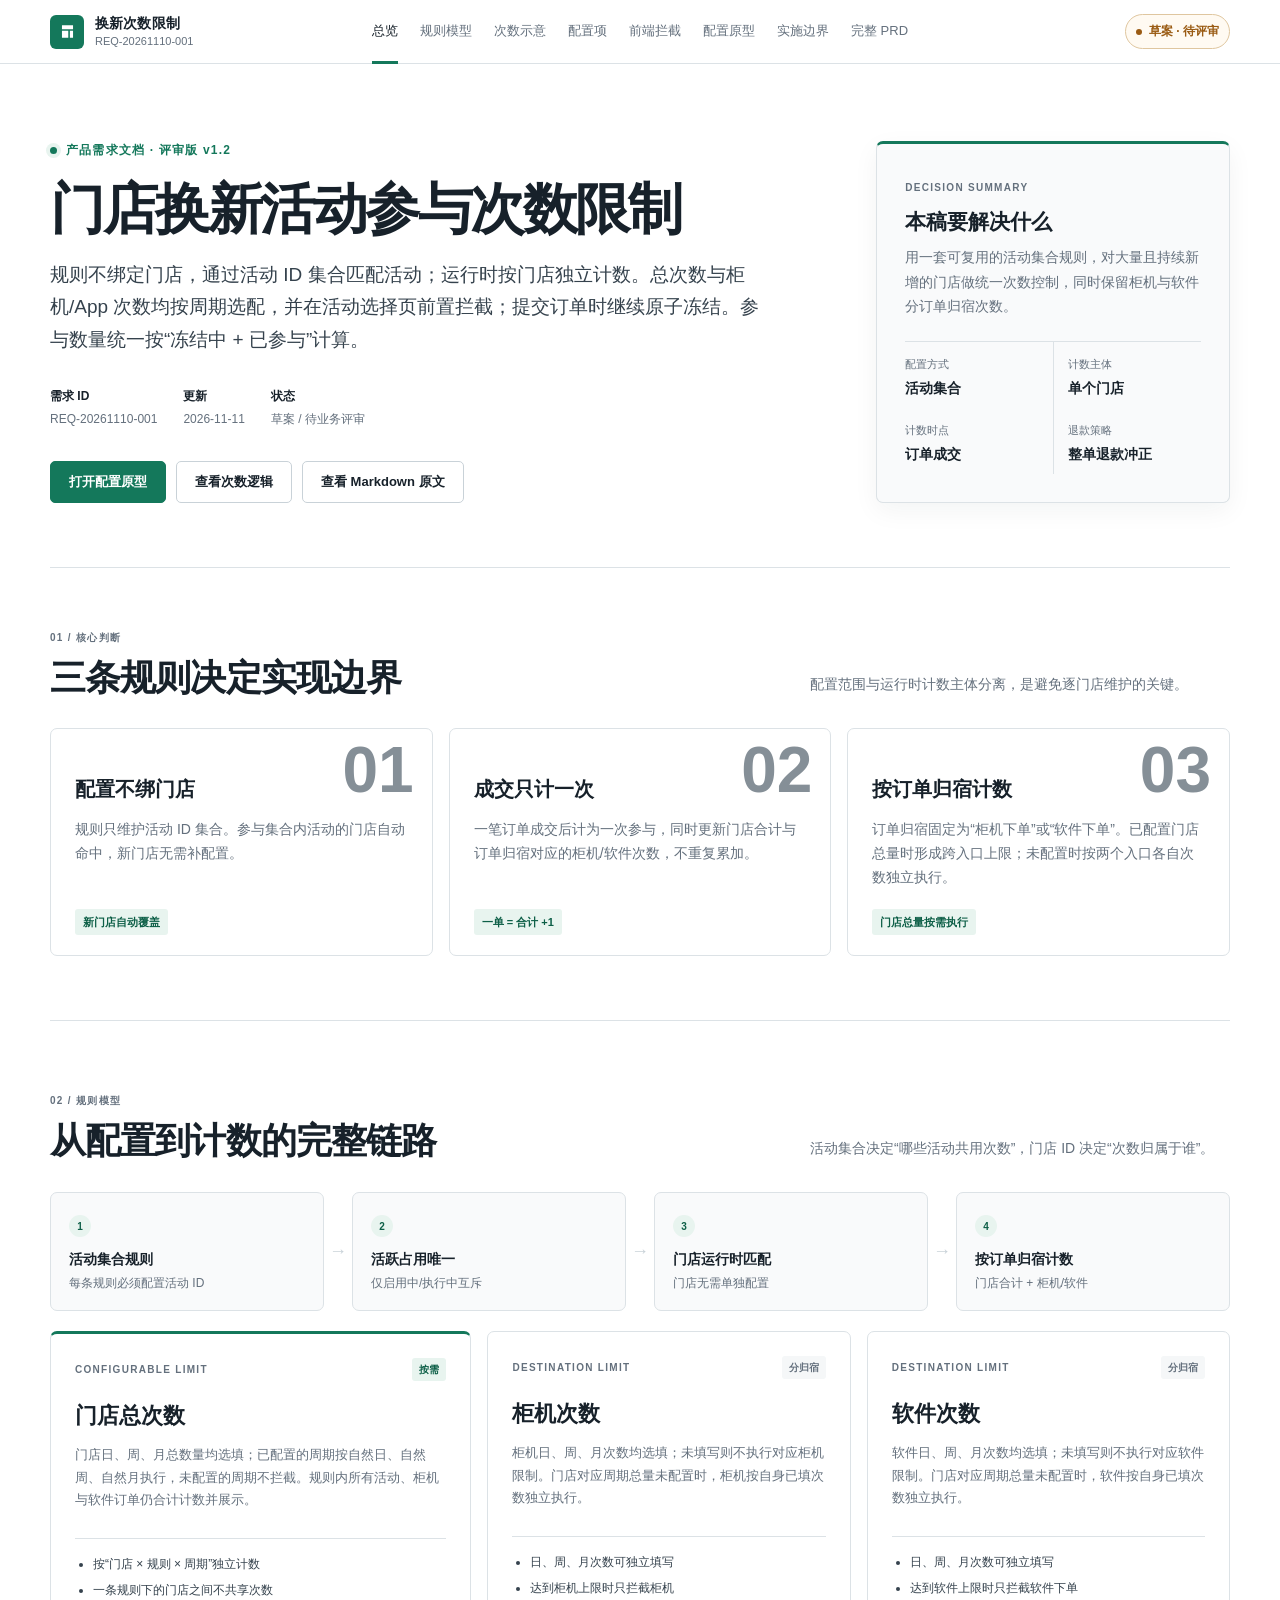
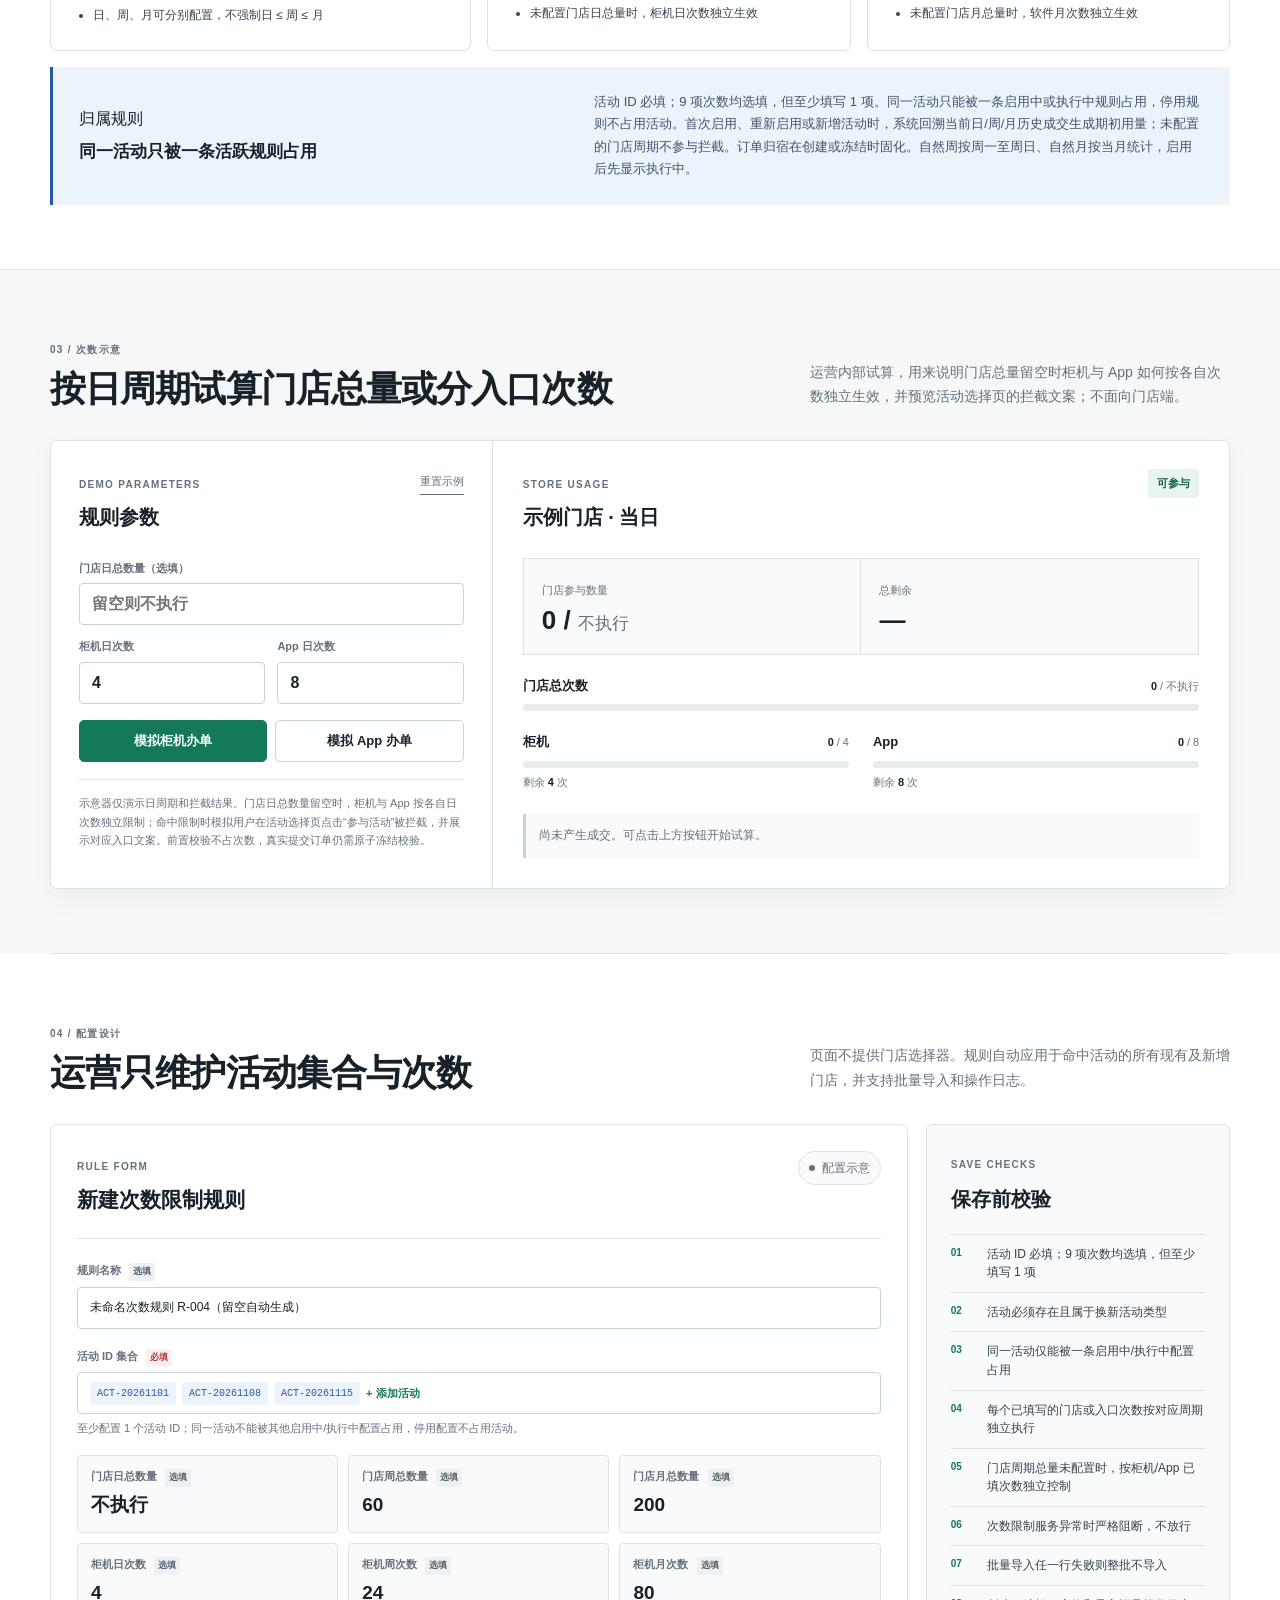
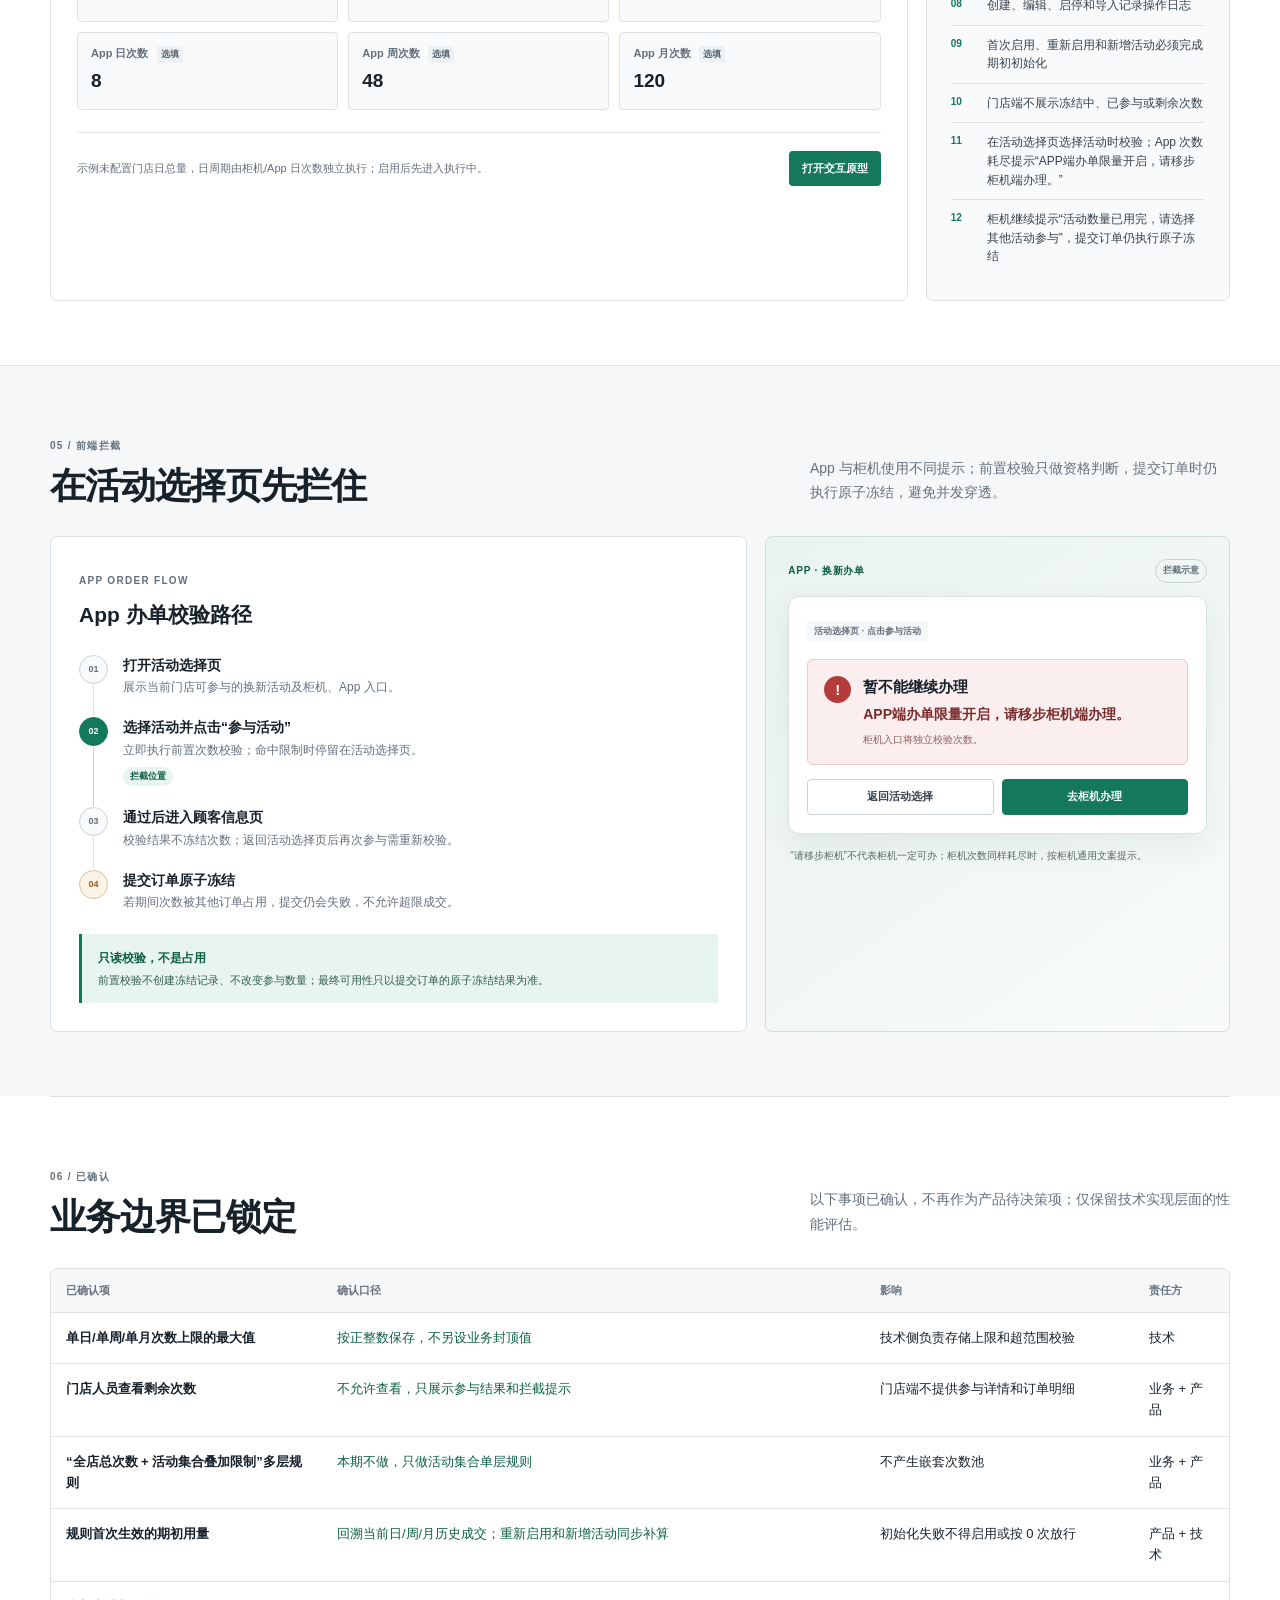
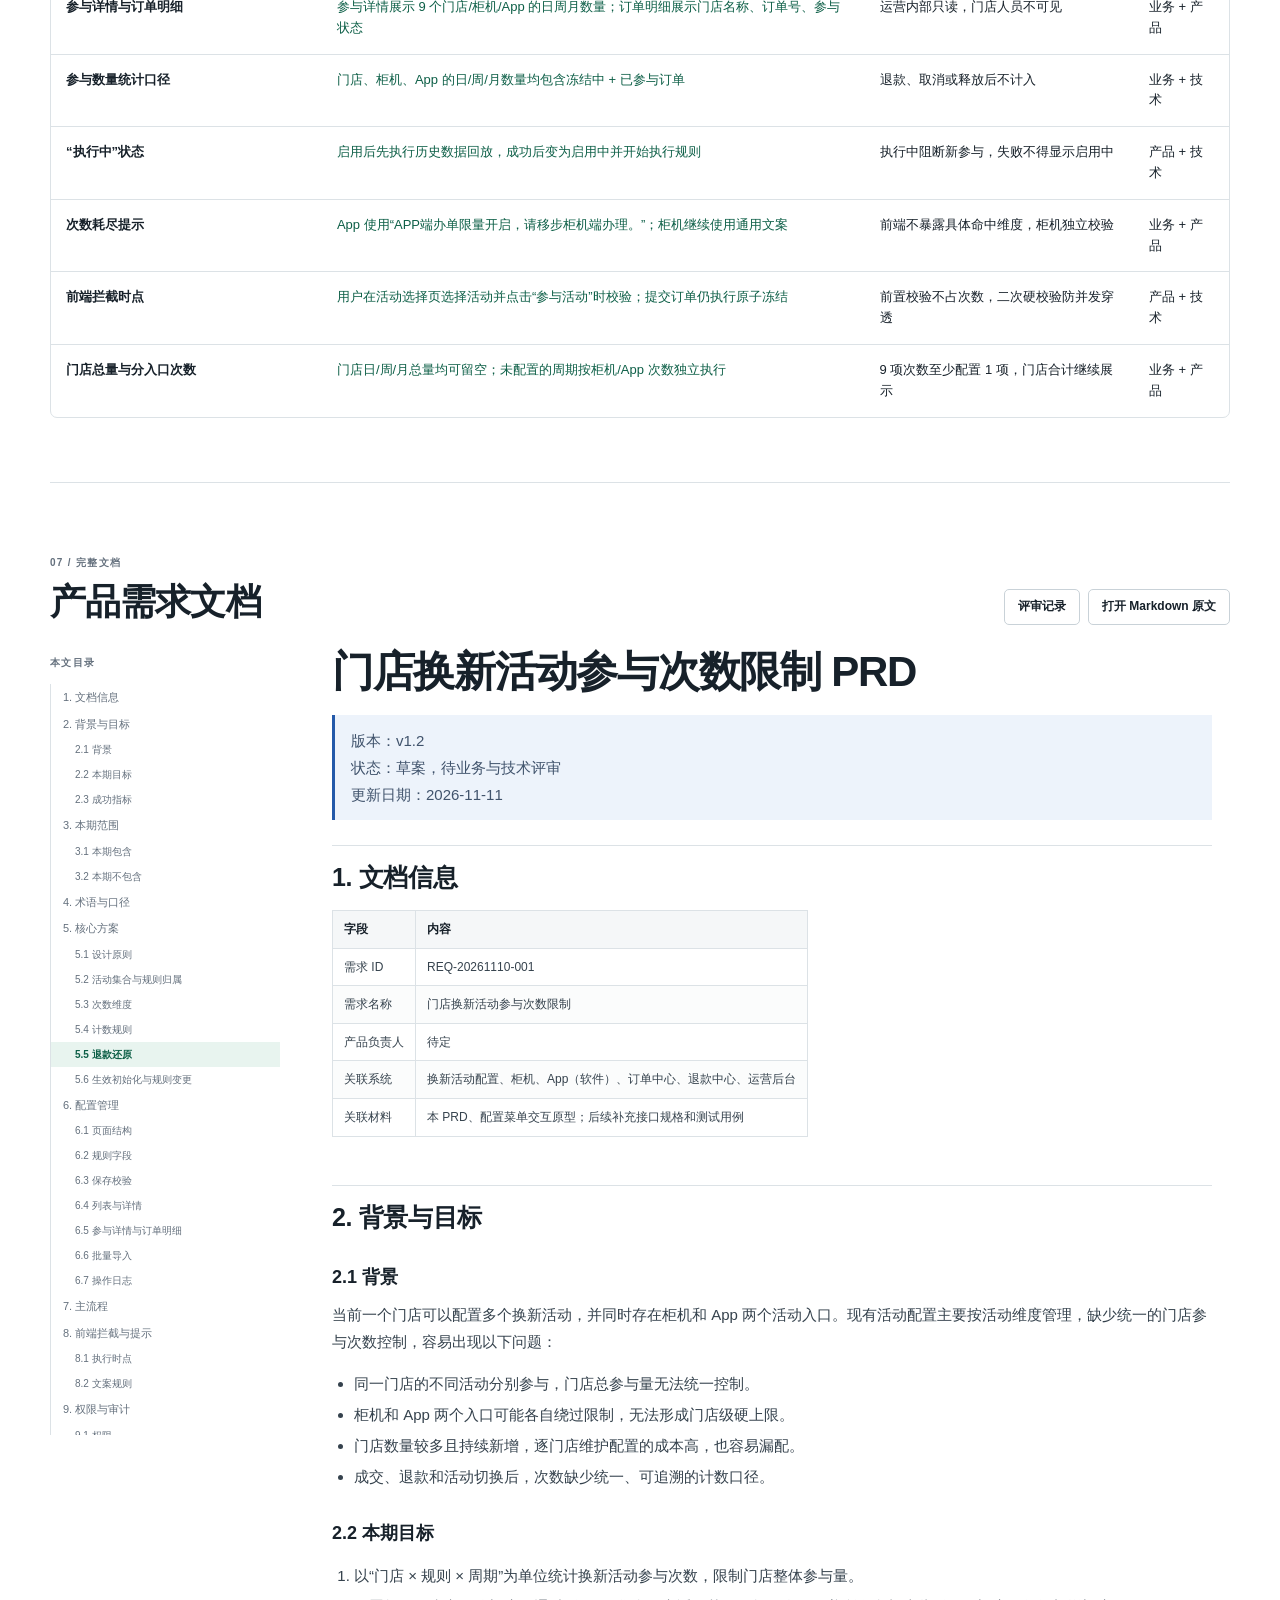
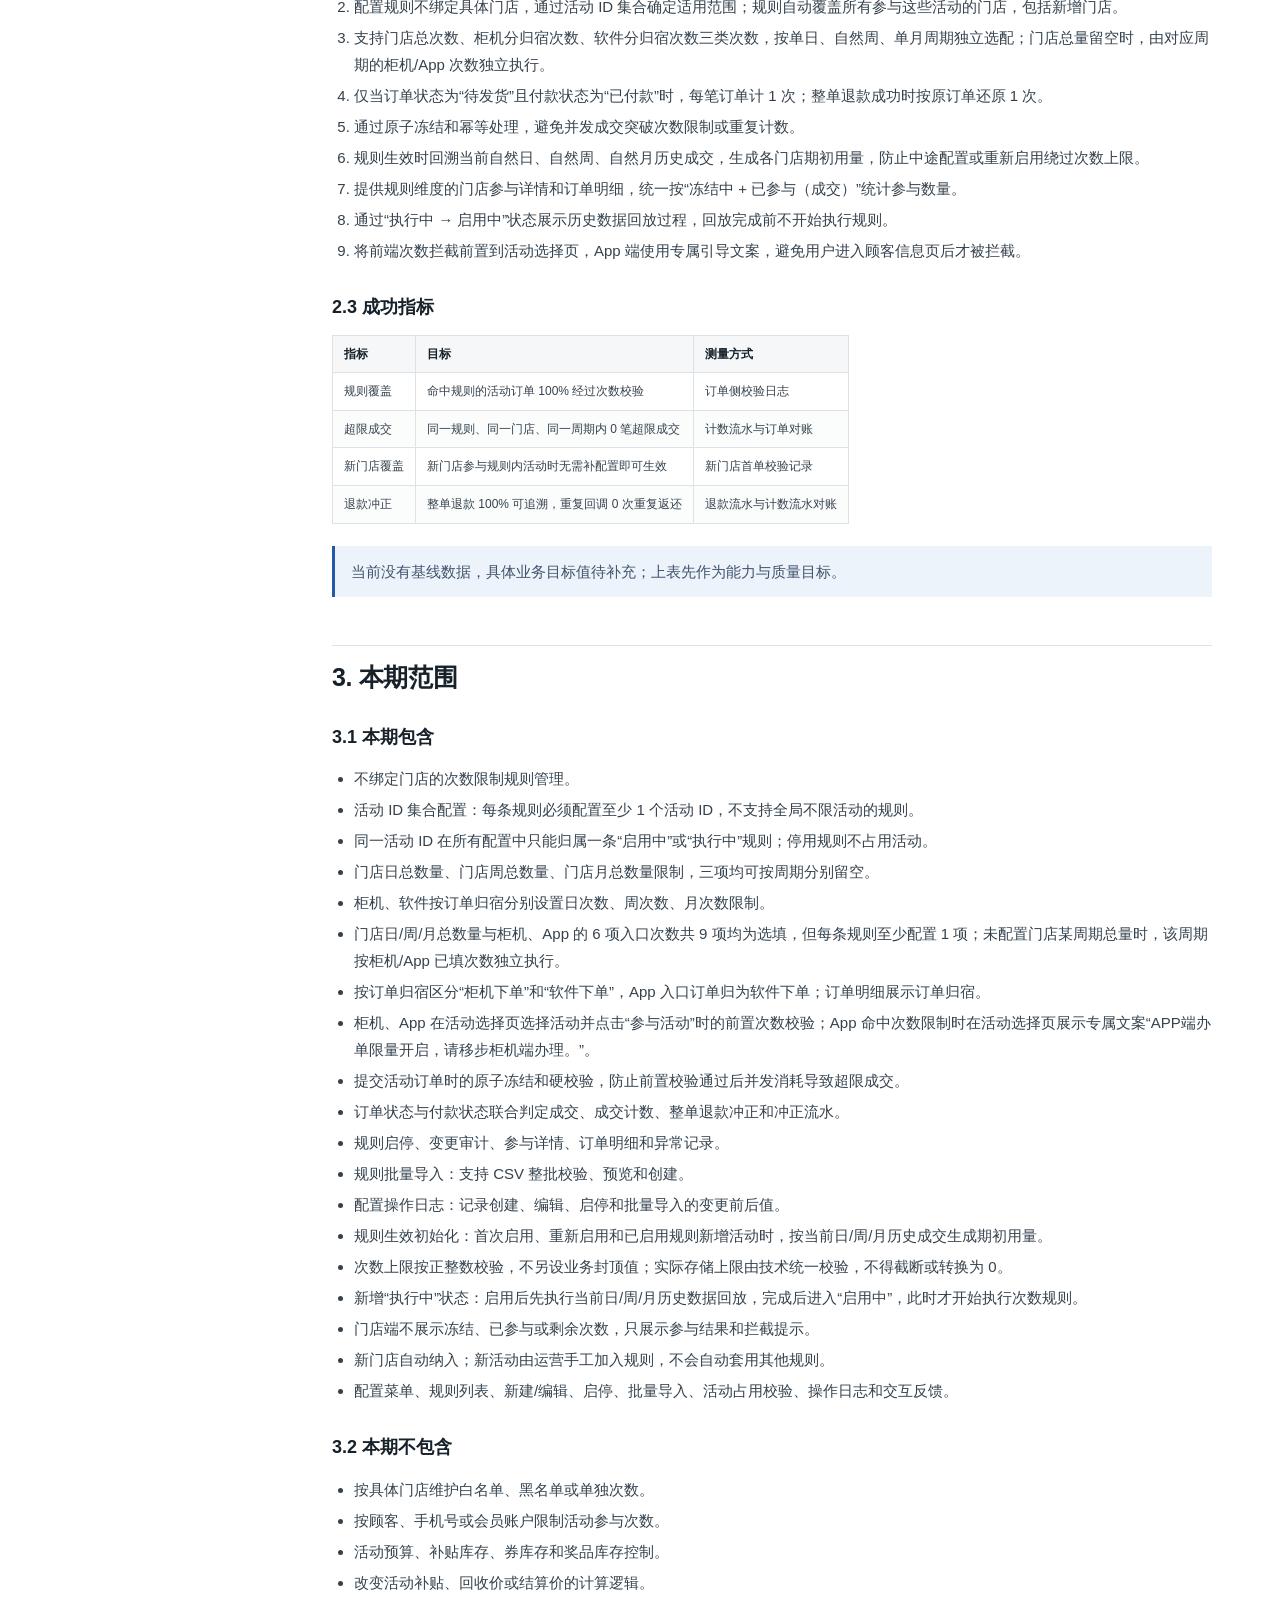
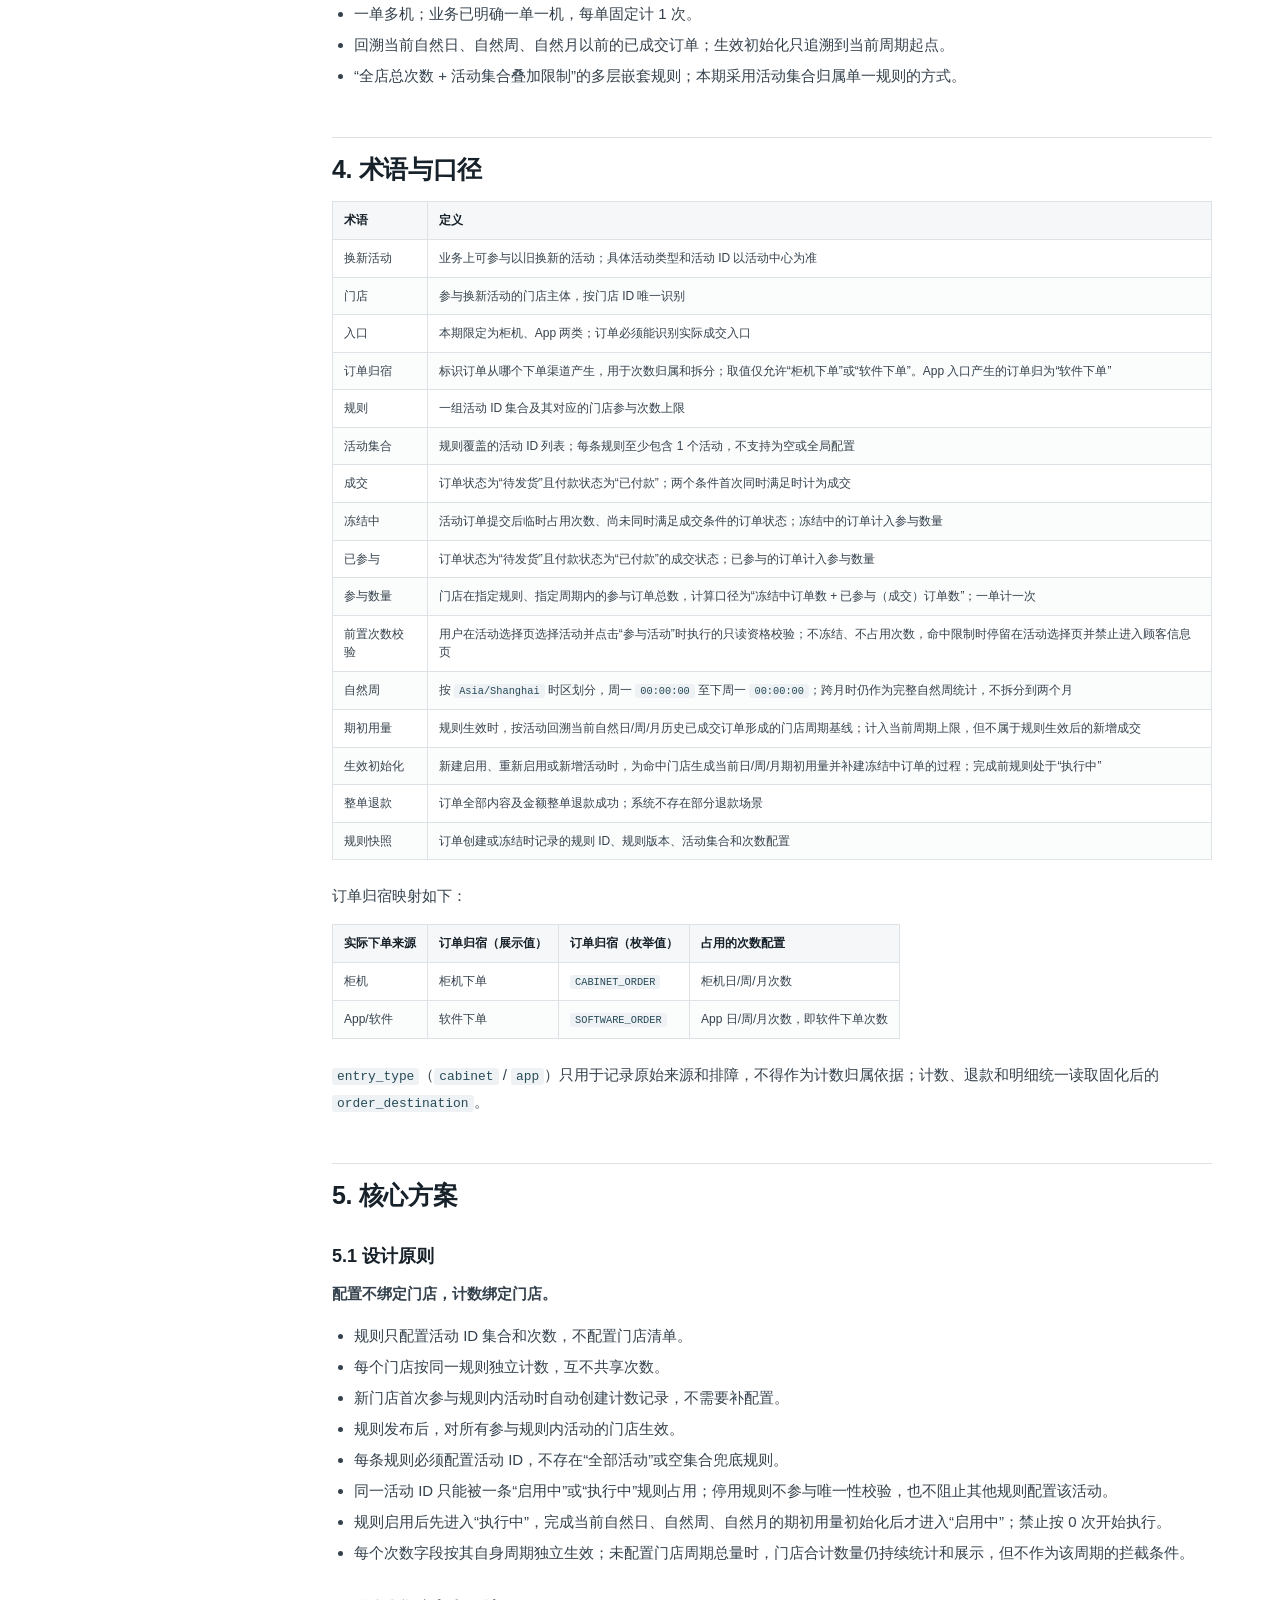
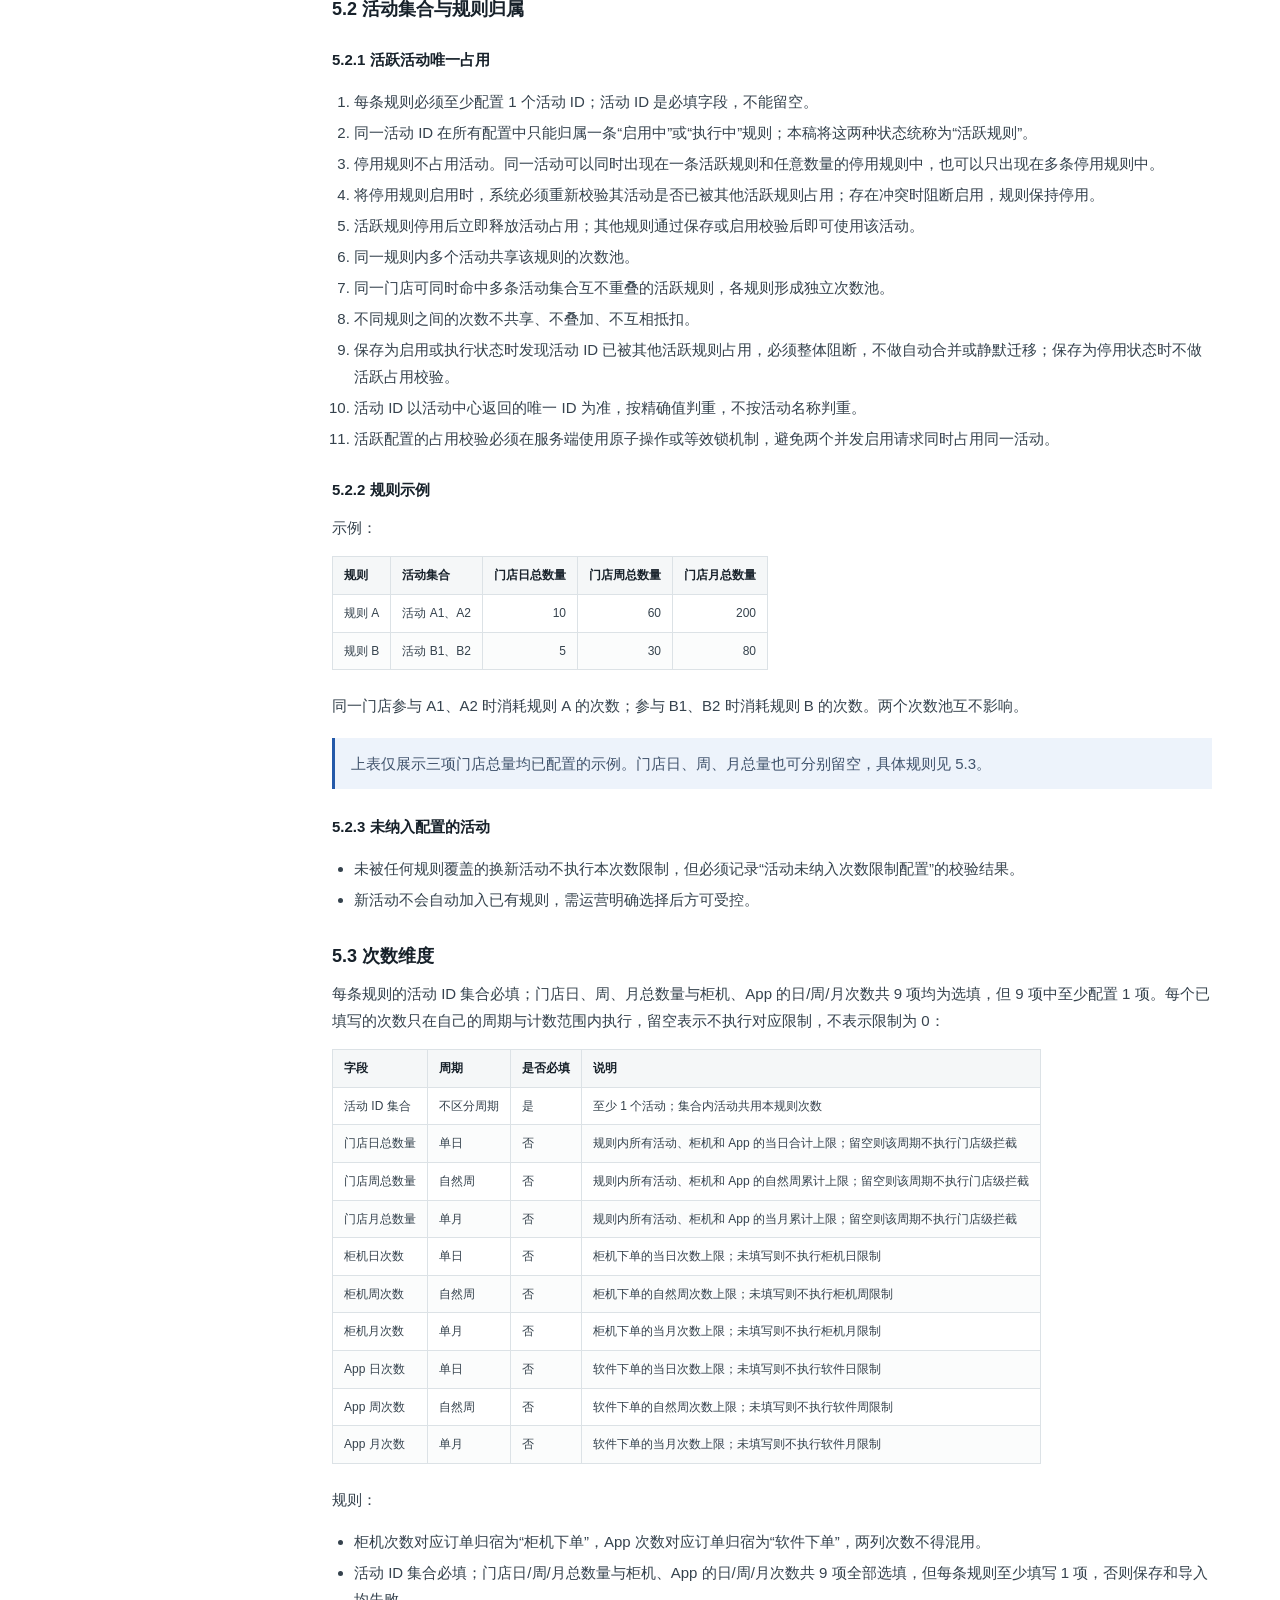
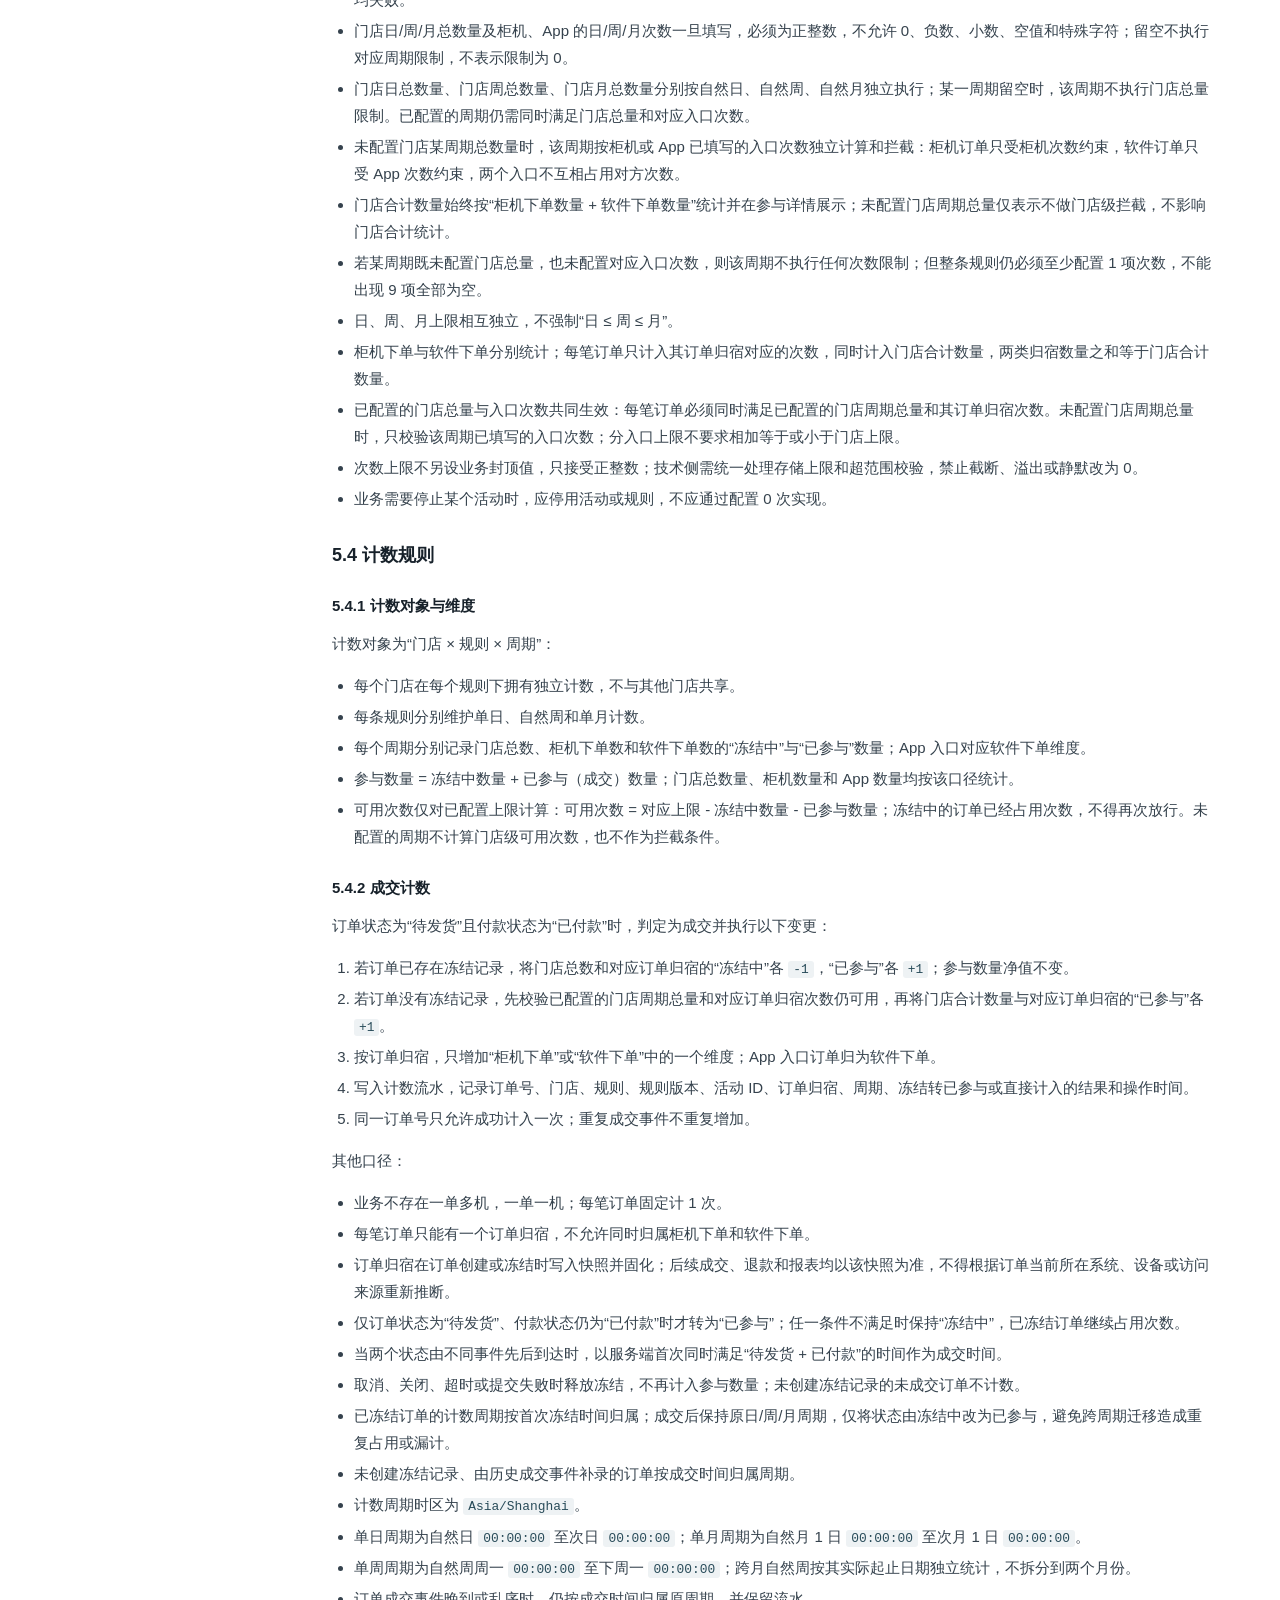
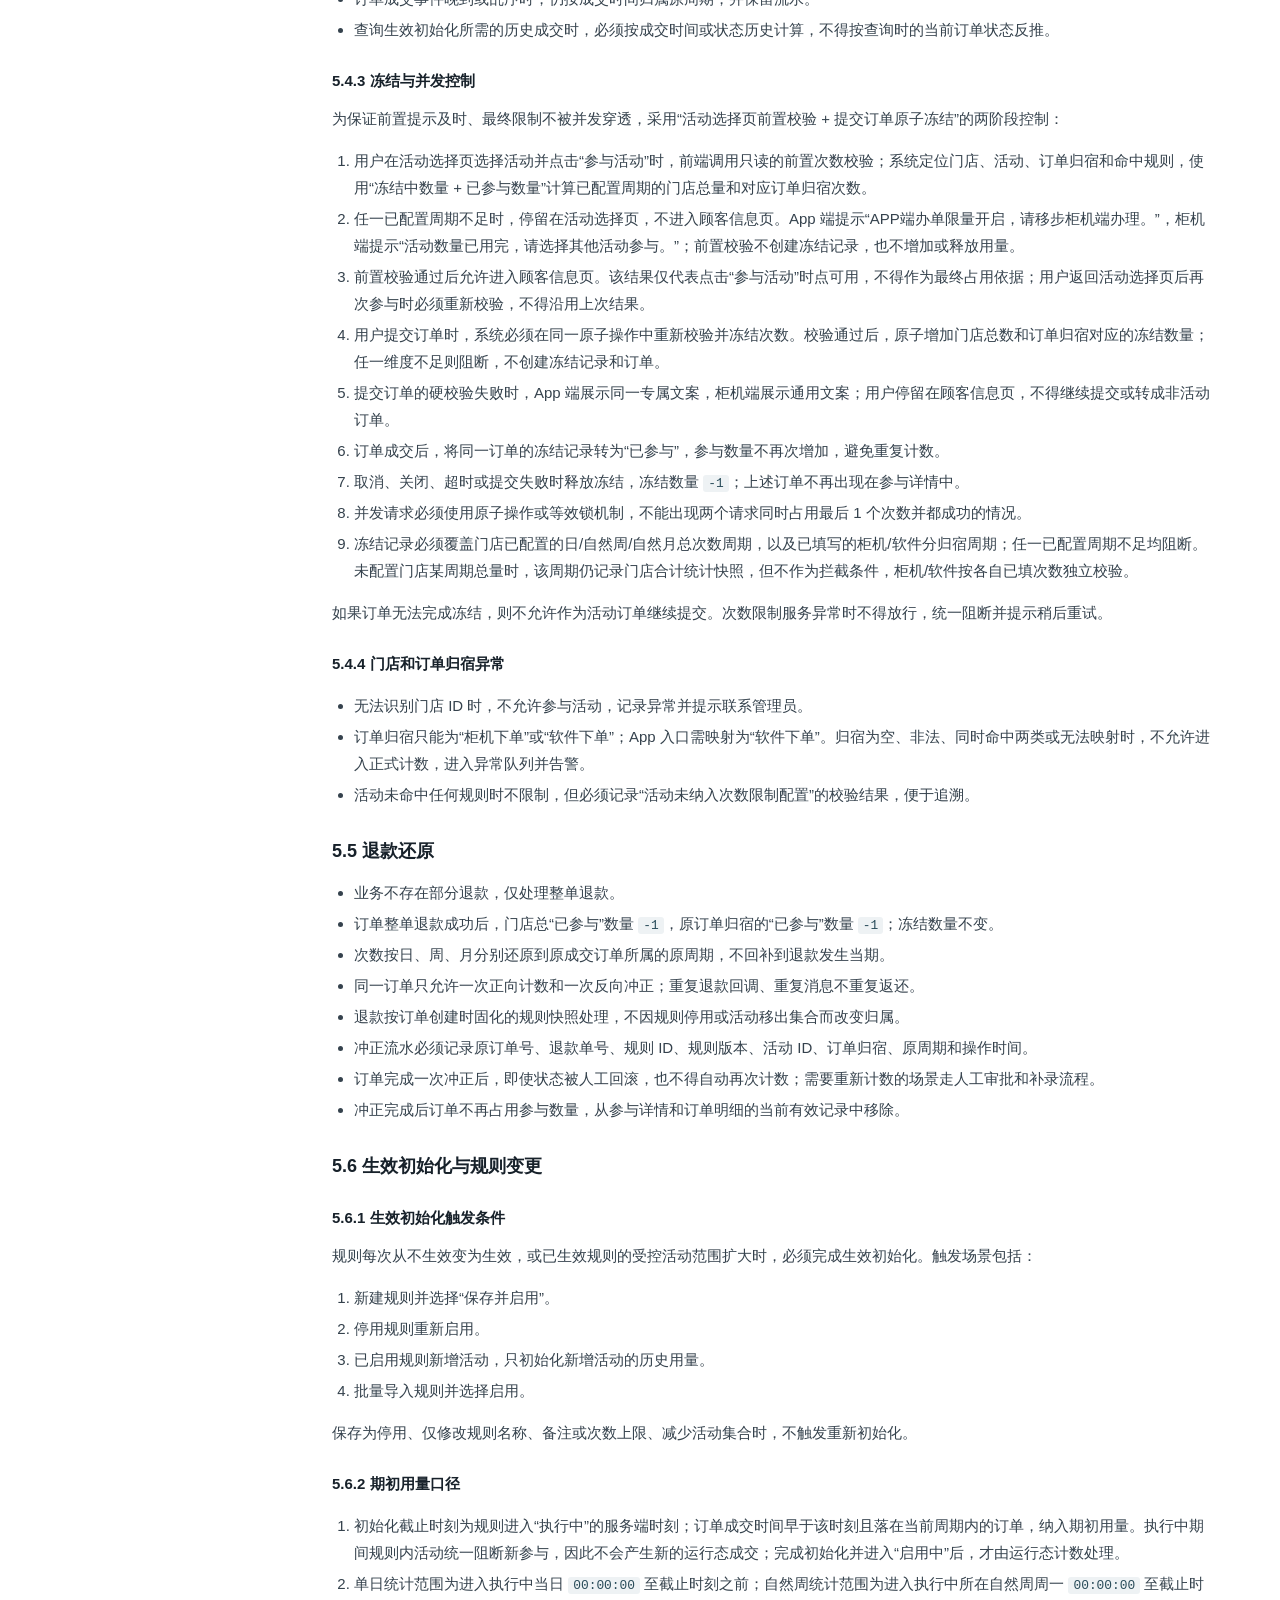
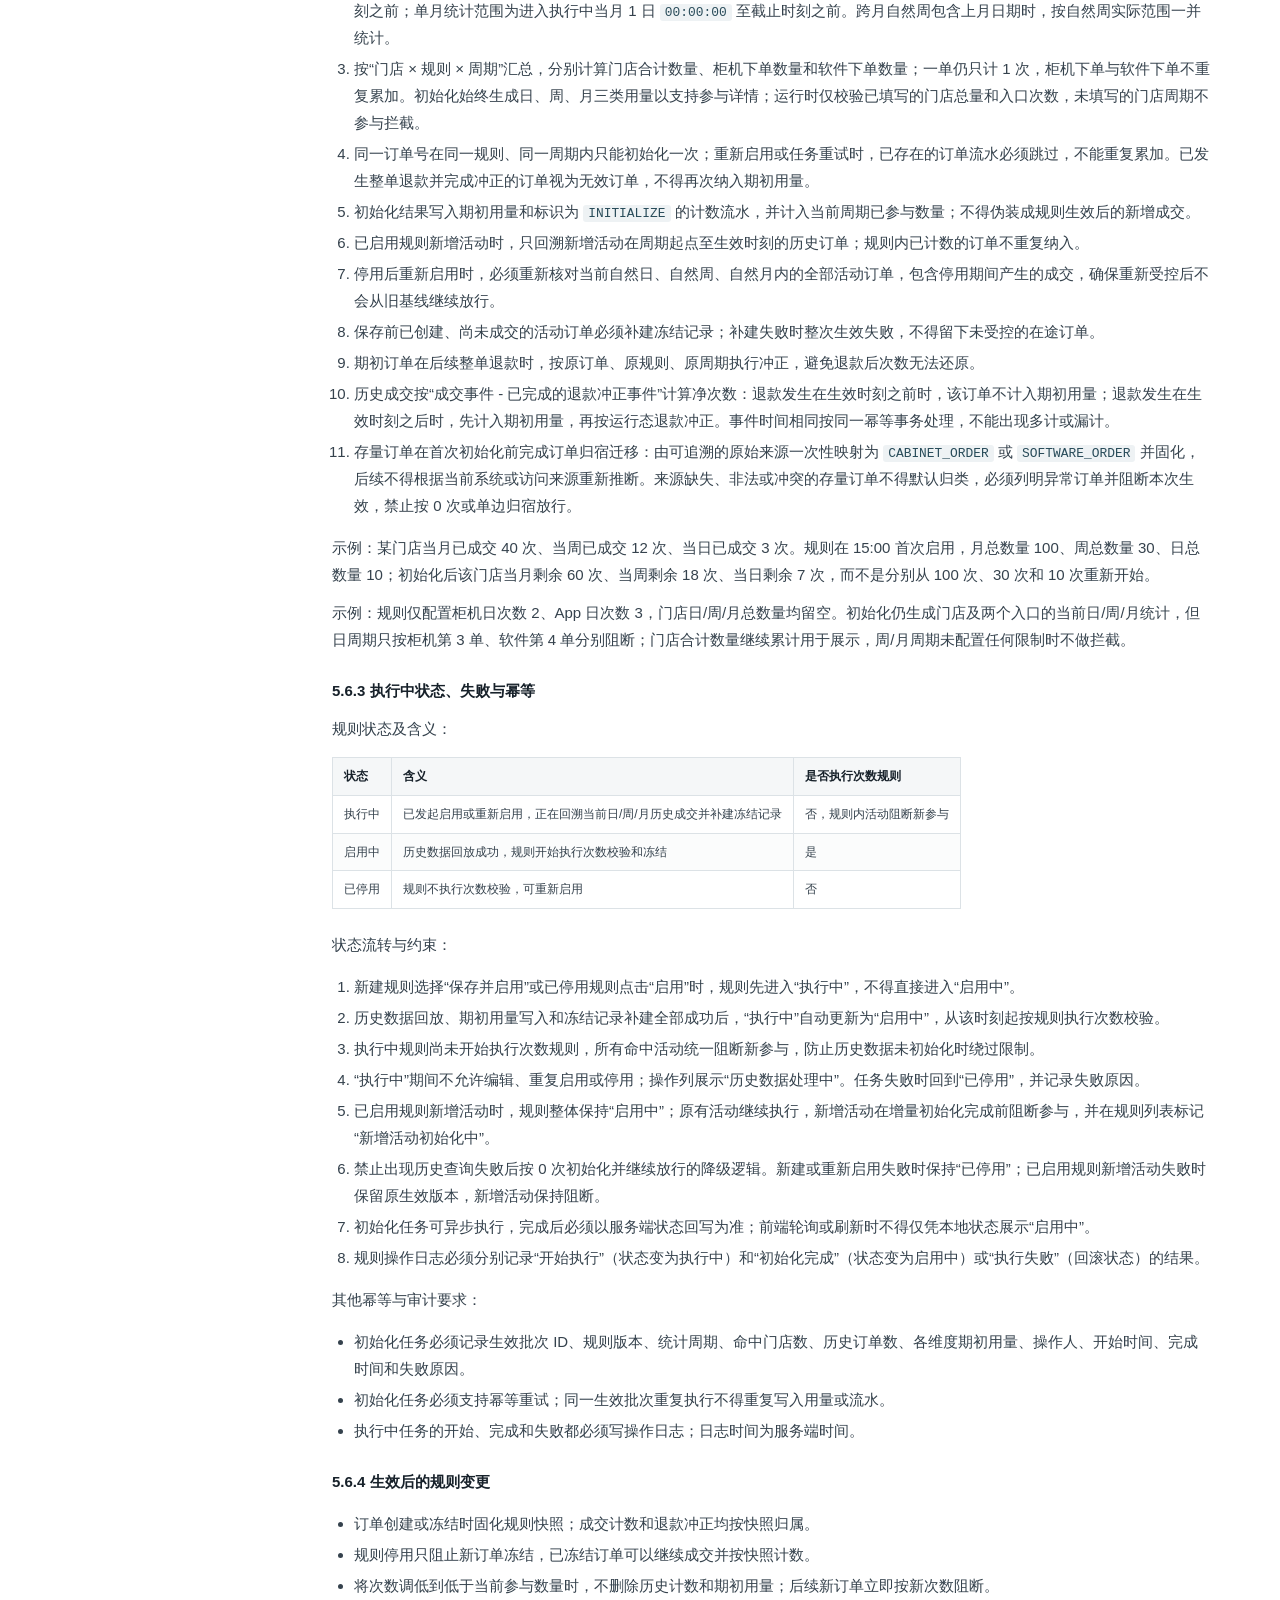
==== commit 40416bd7: "feat: move frontend gate to activity selection" ====
--- a/index.html
+++ b/index.html
@@ -3,12 +3,12 @@
 <head>
   <meta charset="utf-8">
   <meta name="viewport" content="width=device-width, initial-scale=1">
-  <meta name="description" content="门店换新活动参与次数限制 PRD 评审站：日、周、月三周期次数按需配置，柜机/App 入口独立执行，并在进入顾客信息页时前置拦截；覆盖 App 专属提示、冻结与已参与计数、执行中初始化、参与详情和订单明细。">
+  <meta name="description" content="门店换新活动参与次数限制 PRD 评审站：日、周、月三周期次数按需配置，柜机/App 入口独立执行，并在活动选择页前置拦截；覆盖 App 专属提示、冻结与已参与计数、执行中初始化、参与详情和订单明细。">
   <title>门店换新活动参与次数限制｜PRD 评审站</title>
   <link rel="icon" href="data:image/svg+xml,%3Csvg xmlns='http://www.w3.org/2000/svg' viewBox='0 0 64 64'%3E%3Crect width='64' height='64' rx='12' fill='%2314785b'/%3E%3Cpath d='M18 20h28v8H18zm0 16h12v8H18zm17 0h11v8H35z' fill='white'/%3E%3C/svg%3E">
   <link rel="stylesheet" href="assets/styles.css?v=20261111-7">
   <script src="assets/marked.min.js?v=20261110-2" defer></script>
-  <script src="assets/app.js?v=20261111-11" defer></script>
+  <script src="assets/app.js?v=20261111-12" defer></script>
 </head>
 <body>
   <a class="skip-link" href="#main-content">跳到主要内容</a>
@@ -36,9 +36,9 @@
   <main id="main-content">
     <section class="hero" id="overview" aria-labelledby="page-title">
       <div class="hero-copy">
-        <div class="eyebrow"><span class="eyebrow-dot"></span>产品需求文档 · 评审版 v1.1</div>
+        <div class="eyebrow"><span class="eyebrow-dot"></span>产品需求文档 · 评审版 v1.2</div>
         <h1 id="page-title">门店换新活动参与次数限制</h1>
-        <p class="hero-lead">规则不绑定门店，通过活动 ID 集合匹配活动；运行时按门店独立计数。总次数与柜机/App 次数均按周期选配，并在进入顾客信息页时前置拦截；提交订单时继续原子冻结。参与数量统一按“冻结中 + 已参与”计算。</p>
+        <p class="hero-lead">规则不绑定门店，通过活动 ID 集合匹配活动；运行时按门店独立计数。总次数与柜机/App 次数均按周期选配，并在活动选择页前置拦截；提交订单时继续原子冻结。参与数量统一按“冻结中 + 已参与”计算。</p>
         <div class="hero-meta" aria-label="文档信息">
           <span><b>需求 ID</b>REQ-20261110-001</span>
           <span><b>更新</b>2026-11-11</span>
@@ -160,7 +160,7 @@
           <span class="section-index">03 / 次数示意</span>
           <h2 id="simulator-title">按日周期试算门店总量或分入口次数</h2>
         </div>
-        <p>运营内部试算，用来说明门店总量留空时柜机与 App 如何按各自次数独立生效，并预览进入顾客信息页时的拦截文案；不面向门店端。</p>
+        <p>运营内部试算，用来说明门店总量留空时柜机与 App 如何按各自次数独立生效，并预览活动选择页的拦截文案；不面向门店端。</p>
       </div>
 
       <div class="simulator-shell">
@@ -178,7 +178,7 @@
             <button class="button primary" type="button" id="simulate-cabinet">模拟柜机办单</button>
             <button class="button secondary" type="button" id="simulate-app">模拟 App 办单</button>
           </div>
-          <p class="demo-note">示意器仅演示日周期和拦截结果。门店日总数量留空时，柜机与 App 按各自日次数独立限制；命中限制时模拟“进入顾客信息页”被拦截并展示对应入口文案。前置校验不占次数，真实提交订单仍需原子冻结校验。</p>
+          <p class="demo-note">示意器仅演示日周期和拦截结果。门店日总数量留空时，柜机与 App 按各自日次数独立限制；命中限制时模拟用户在活动选择页点击“参与活动”被拦截，并展示对应入口文案。前置校验不占次数，真实提交订单仍需原子冻结校验。</p>
         </div>
 
         <div class="usage-panel" aria-live="polite">
@@ -258,7 +258,7 @@
             <li><span>08</span>创建、编辑、启停和导入记录操作日志</li>
             <li><span>09</span>首次启用、重新启用和新增活动必须完成期初初始化</li>
             <li><span>10</span>门店端不展示冻结中、已参与或剩余次数</li>
-            <li><span>11</span>进入顾客信息页前校验；App 次数耗尽提示“APP端办单限量开启，请移步柜机端办理。”</li>
+            <li><span>11</span>在活动选择页选择活动时校验；App 次数耗尽提示“APP端办单限量开启，请移步柜机端办理。”</li>
             <li><span>12</span>柜机继续提示“活动数量已用完，请选择其他活动参与”，提交订单仍执行原子冻结</li>
           </ol>
         </aside>
@@ -269,7 +269,7 @@
       <div class="section-heading">
         <div>
           <span class="section-index">05 / 前端拦截</span>
-          <h2 id="frontend-gate-title">进入顾客信息页前先拦住</h2>
+          <h2 id="frontend-gate-title">在活动选择页先拦住</h2>
         </div>
         <p>App 与柜机使用不同提示；前置校验只做资格判断，提交订单时仍执行原子冻结，避免并发穿透。</p>
       </div>
@@ -277,17 +277,17 @@
         <div class="gate-flow">
           <div class="gate-flow-head"><span class="section-index">APP ORDER FLOW</span><h3>App 办单校验路径</h3></div>
           <ol class="gate-steps">
-            <li><span>01</span><div><strong>选择换新活动</strong><p>识别门店、活动、入口与订单归宿，匹配次数规则。</p></div></li>
-            <li class="is-gate"><span>02</span><div><strong>点击进入顾客信息页</strong><p>先执行前置次数校验；命中限制时不进入页面。</p><em>新增拦截点</em></div></li>
-            <li><span>03</span><div><strong>通过后填写顾客信息</strong><p>校验结果不冻结次数，退出或返回后再次进入需重新校验。</p></div></li>
+            <li><span>01</span><div><strong>打开活动选择页</strong><p>展示当前门店可参与的换新活动及柜机、App 入口。</p></div></li>
+            <li class="is-gate"><span>02</span><div><strong>选择活动并点击“参与活动”</strong><p>立即执行前置次数校验；命中限制时停留在活动选择页。</p><em>拦截位置</em></div></li>
+            <li><span>03</span><div><strong>通过后进入顾客信息页</strong><p>校验结果不冻结次数；返回活动选择页后再次参与需重新校验。</p></div></li>
             <li class="is-hard-check"><span>04</span><div><strong>提交订单原子冻结</strong><p>若期间次数被其他订单占用，提交仍会失败，不允许超限成交。</p></div></li>
           </ol>
           <div class="gate-rule-note"><strong>只读校验，不是占用</strong><p>前置校验不创建冻结记录、不改变参与数量；最终可用性只以提交订单的原子冻结结果为准。</p></div>
         </div>
-        <aside class="gate-device" aria-label="App 进入顾客信息页的拦截弹窗示意">
+        <aside class="gate-device" aria-label="App 活动选择页的拦截弹窗示意">
           <div class="gate-device-head"><span>APP · 换新办单</span><em>拦截示意</em></div>
           <div class="gate-device-body">
-            <span class="gate-device-label">进入顾客信息页</span>
+            <span class="gate-device-label">活动选择页 · 点击参与活动</span>
             <div class="gate-alert-card">
               <span class="gate-alert-mark" aria-hidden="true">!</span>
               <div><h3>暂不能继续办理</h3><p>APP端办单限量开启，请移步柜机端办理。</p><small>柜机入口将独立校验次数。</small></div>
@@ -319,7 +319,7 @@
             <tr><td>参与数量统计口径</td><td>门店、柜机、App 的日/周/月数量均包含冻结中 + 已参与订单</td><td>退款、取消或释放后不计入</td><td>业务 + 技术</td></tr>
             <tr><td>“执行中”状态</td><td>启用后先执行历史数据回放，成功后变为启用中并开始执行规则</td><td>执行中阻断新参与，失败不得显示启用中</td><td>产品 + 技术</td></tr>
             <tr><td>次数耗尽提示</td><td>App 使用“APP端办单限量开启，请移步柜机端办理。”；柜机继续使用通用文案</td><td>前端不暴露具体命中维度，柜机独立校验</td><td>业务 + 产品</td></tr>
-            <tr><td>前端拦截时点</td><td>点击进入顾客信息页时先校验；提交订单仍执行原子冻结</td><td>前置校验不占次数，二次硬校验防并发穿透</td><td>产品 + 技术</td></tr>
+            <tr><td>前端拦截时点</td><td>用户在活动选择页选择活动并点击“参与活动”时校验；提交订单仍执行原子冻结</td><td>前置校验不占次数，二次硬校验防并发穿透</td><td>产品 + 技术</td></tr>
             <tr><td>门店总量与分入口次数</td><td>门店日/周/月总量均可留空；未配置的周期按柜机/App 次数独立执行</td><td>9 项次数至少配置 1 项，门店合计继续展示</td><td>业务 + 产品</td></tr>
           </tbody>
         </table>
@@ -350,7 +350,7 @@
   </main>
 
   <footer class="footer">
-    <div><strong>门店换新活动参与次数限制</strong><span>REQ-20261110-001 · PRD v1.1 · 草案</span></div>
+    <div><strong>门店换新活动参与次数限制</strong><span>REQ-20261110-001 · PRD v1.2 · 草案</span></div>
     <p>本页为静态评审站，不连接真实活动、订单或退款系统；示例数据仅用于规则说明。<a href="review-record.md">评审与发布记录</a></p>
   </footer>
 
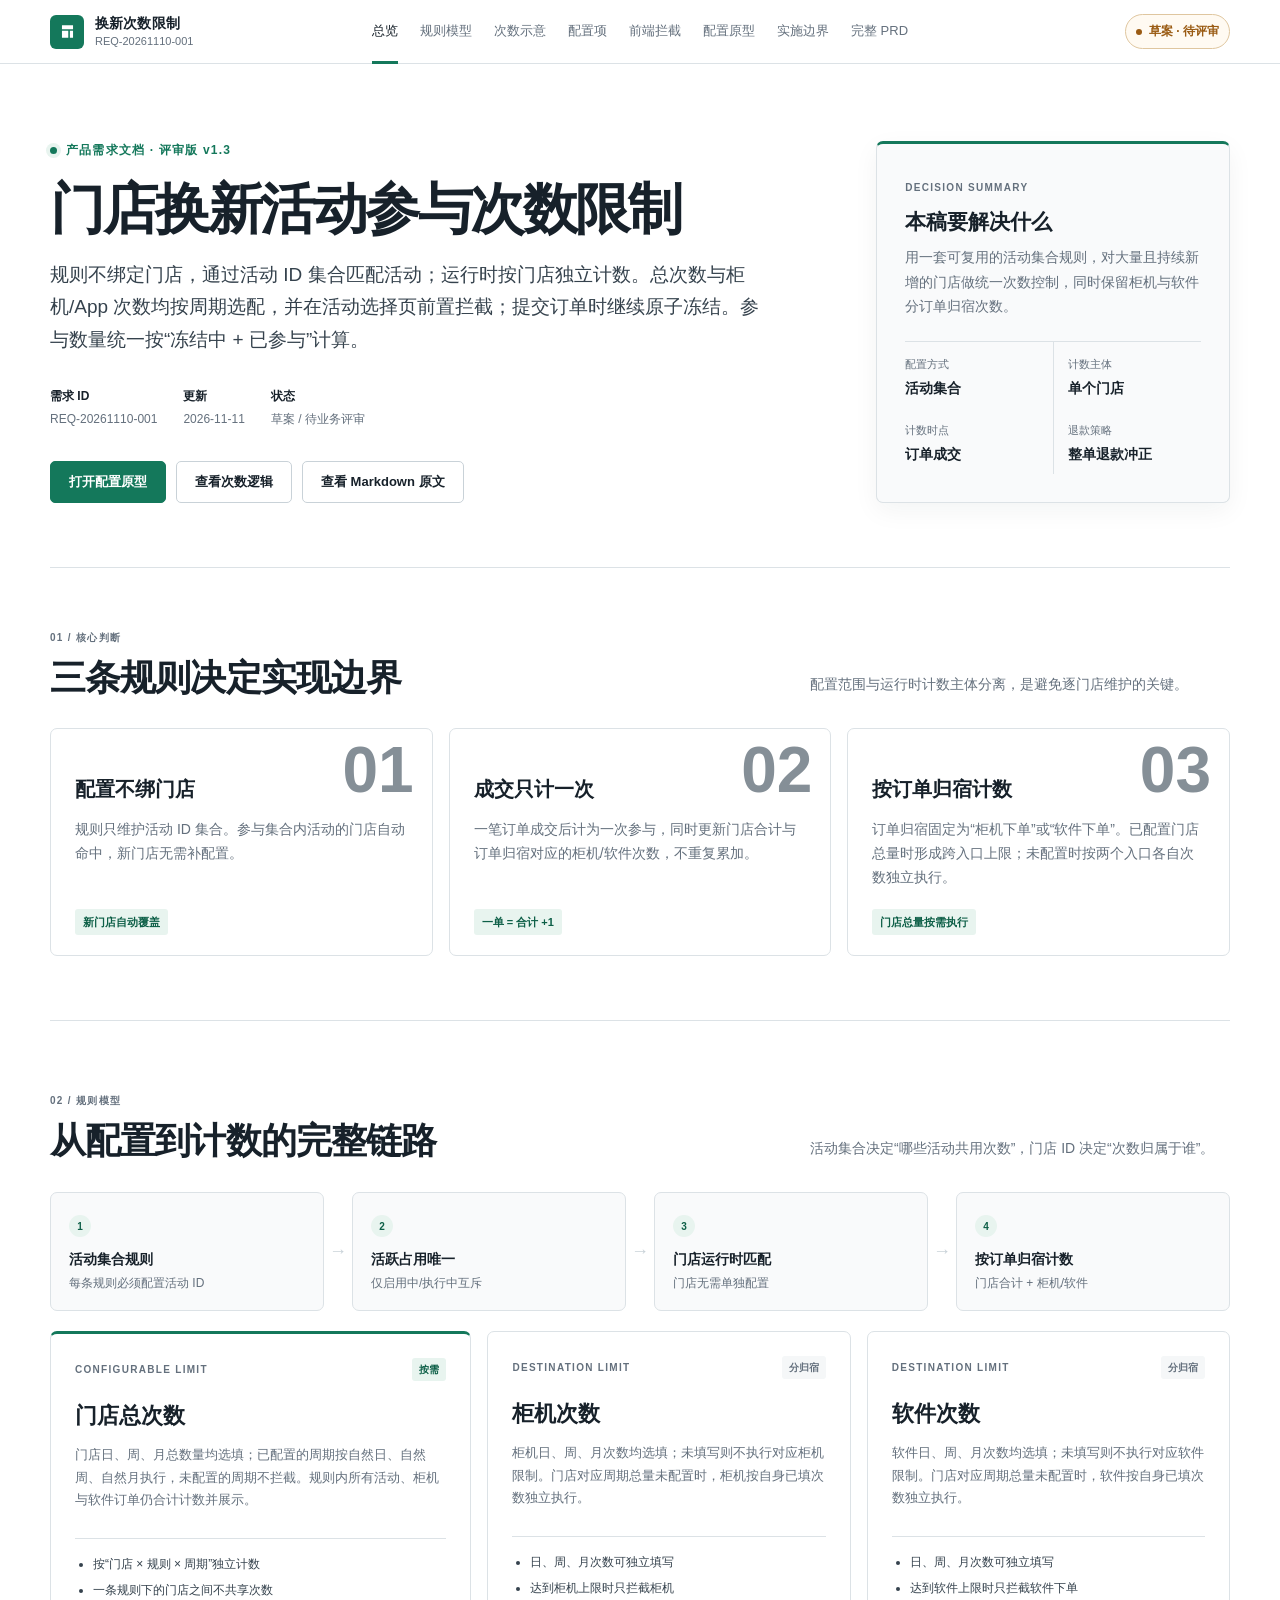
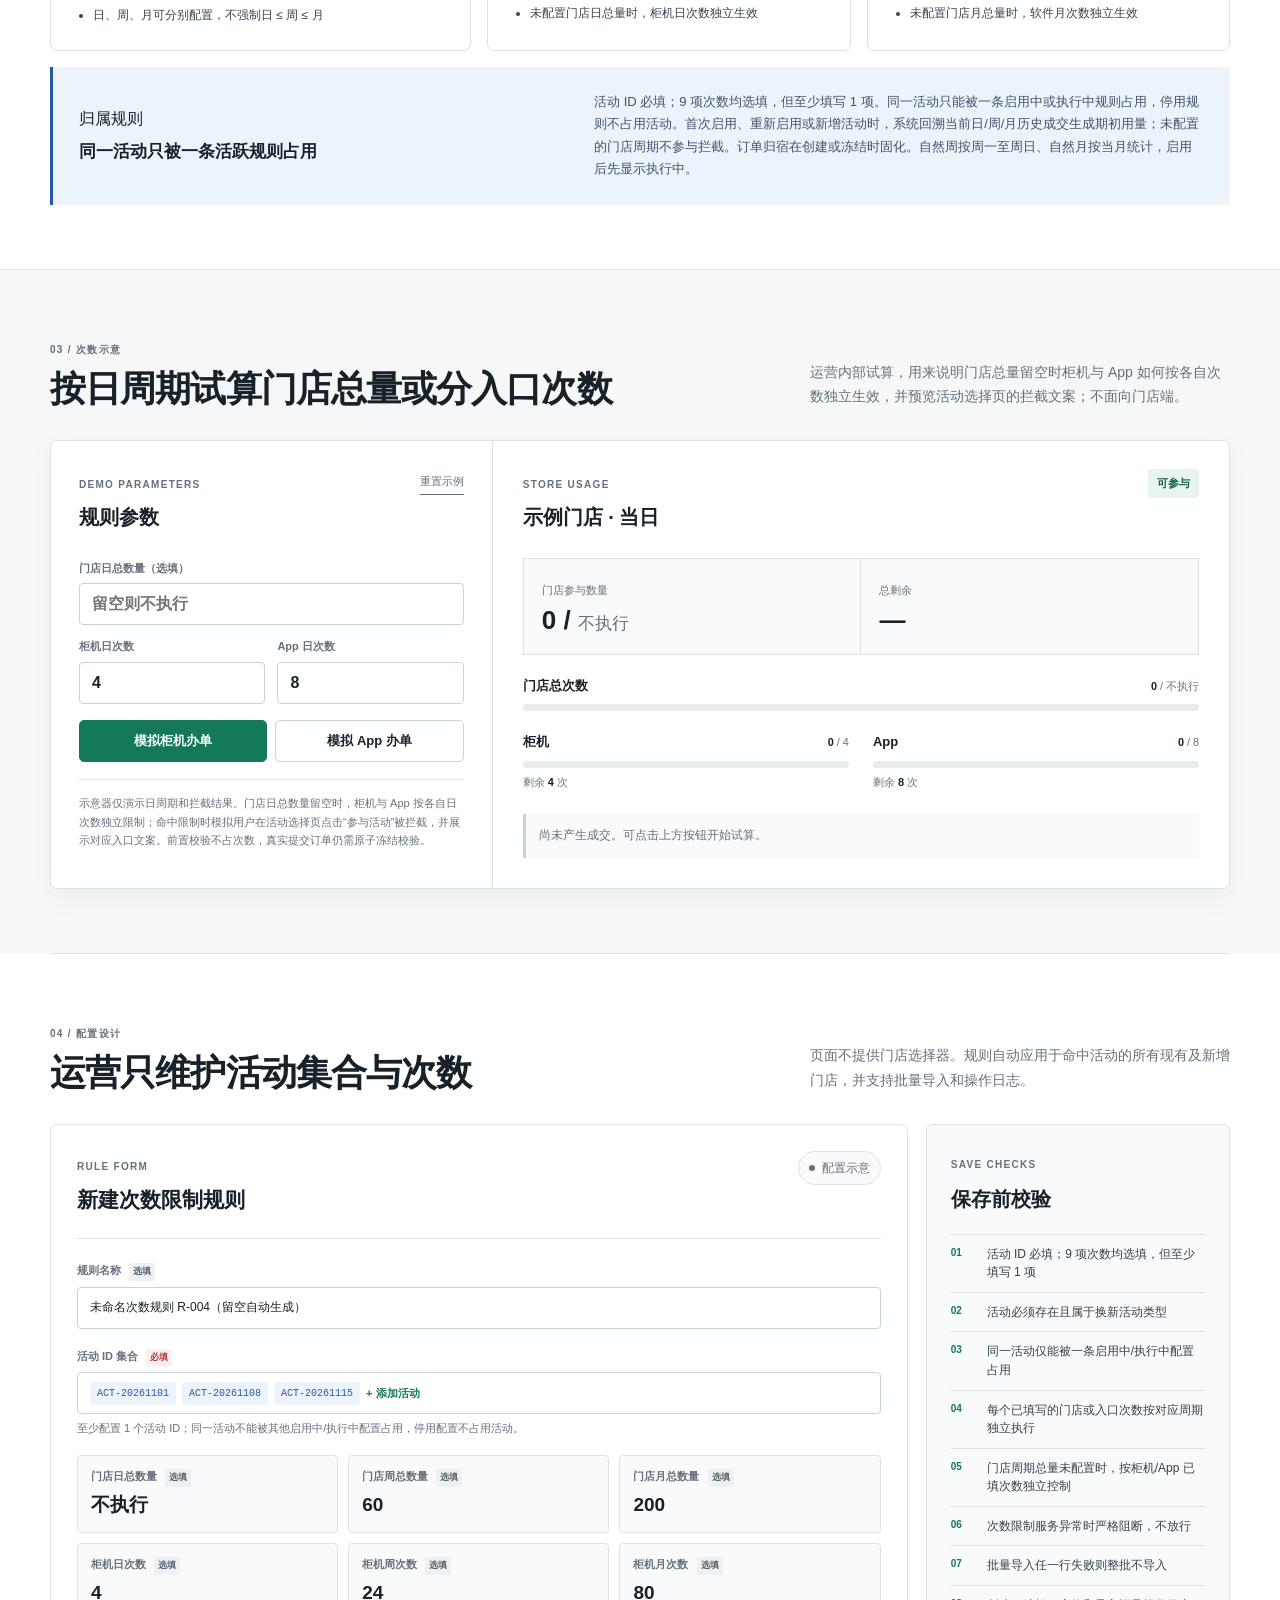
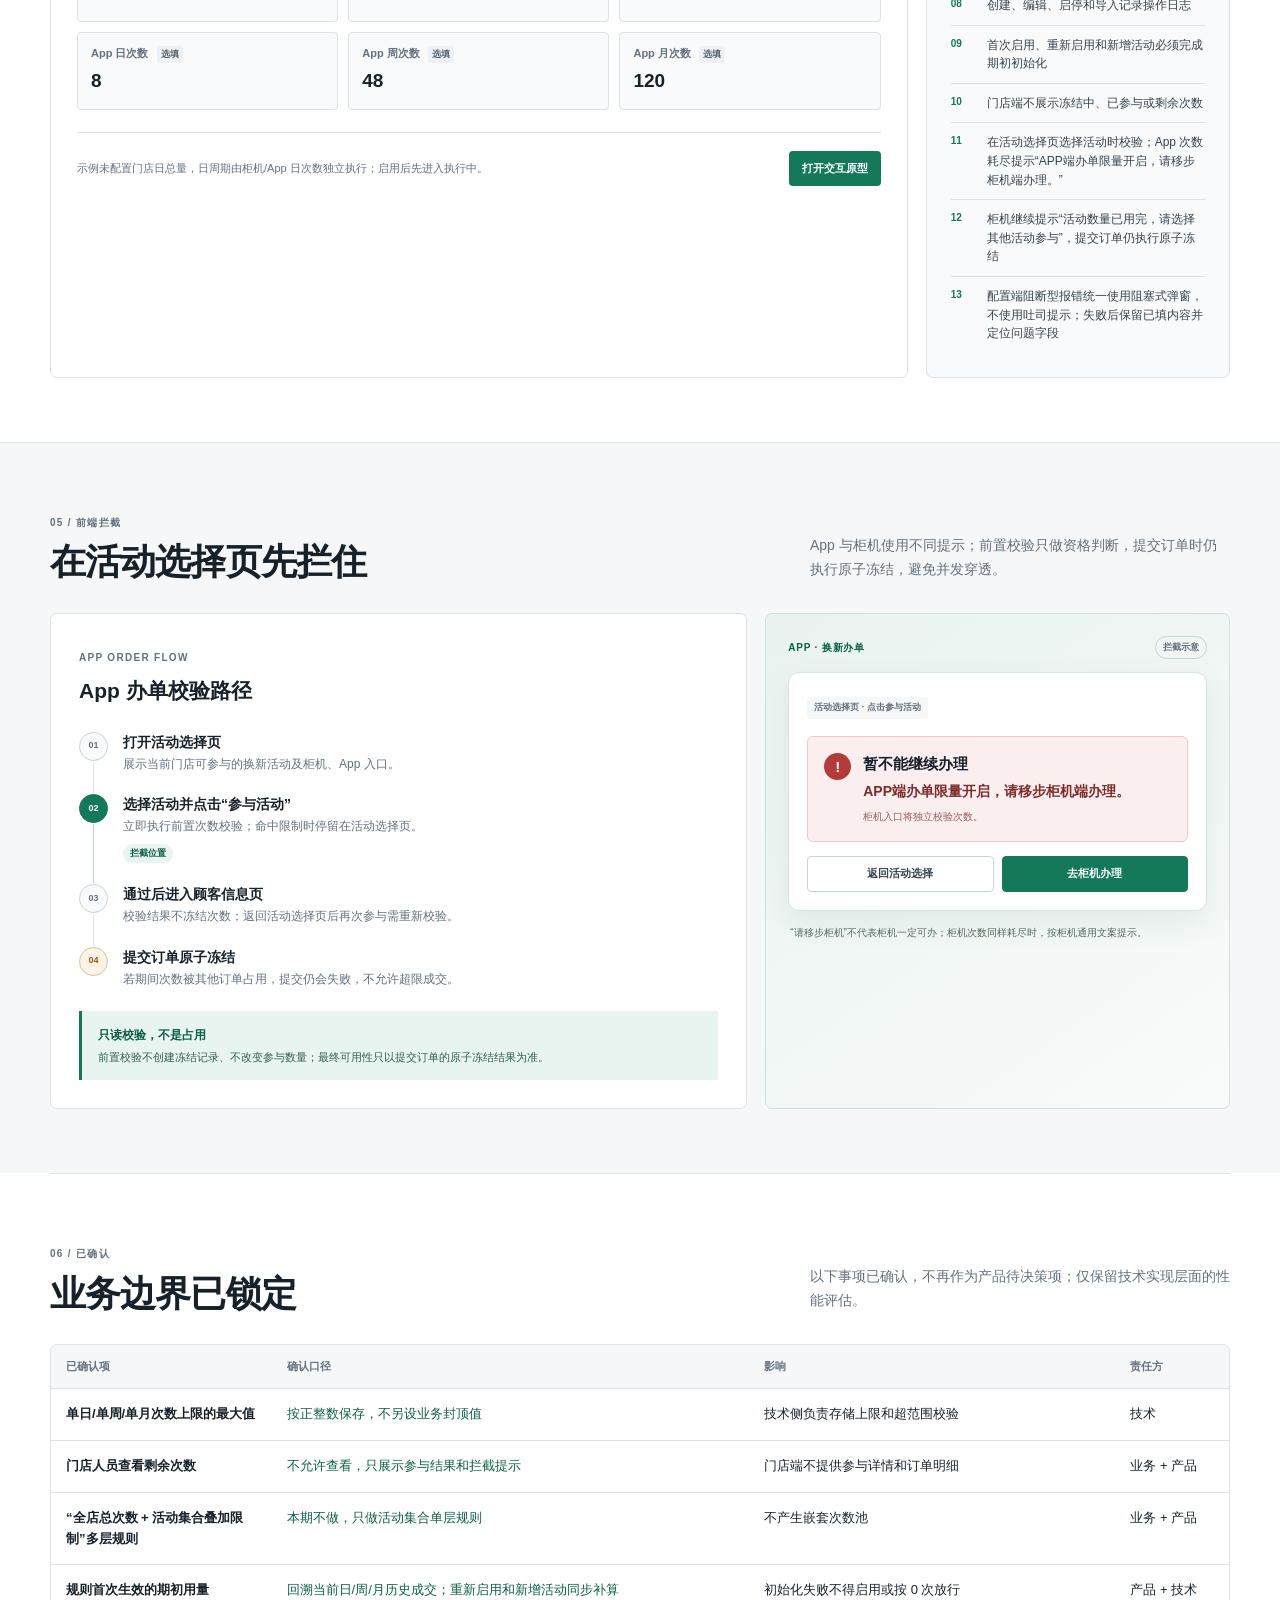
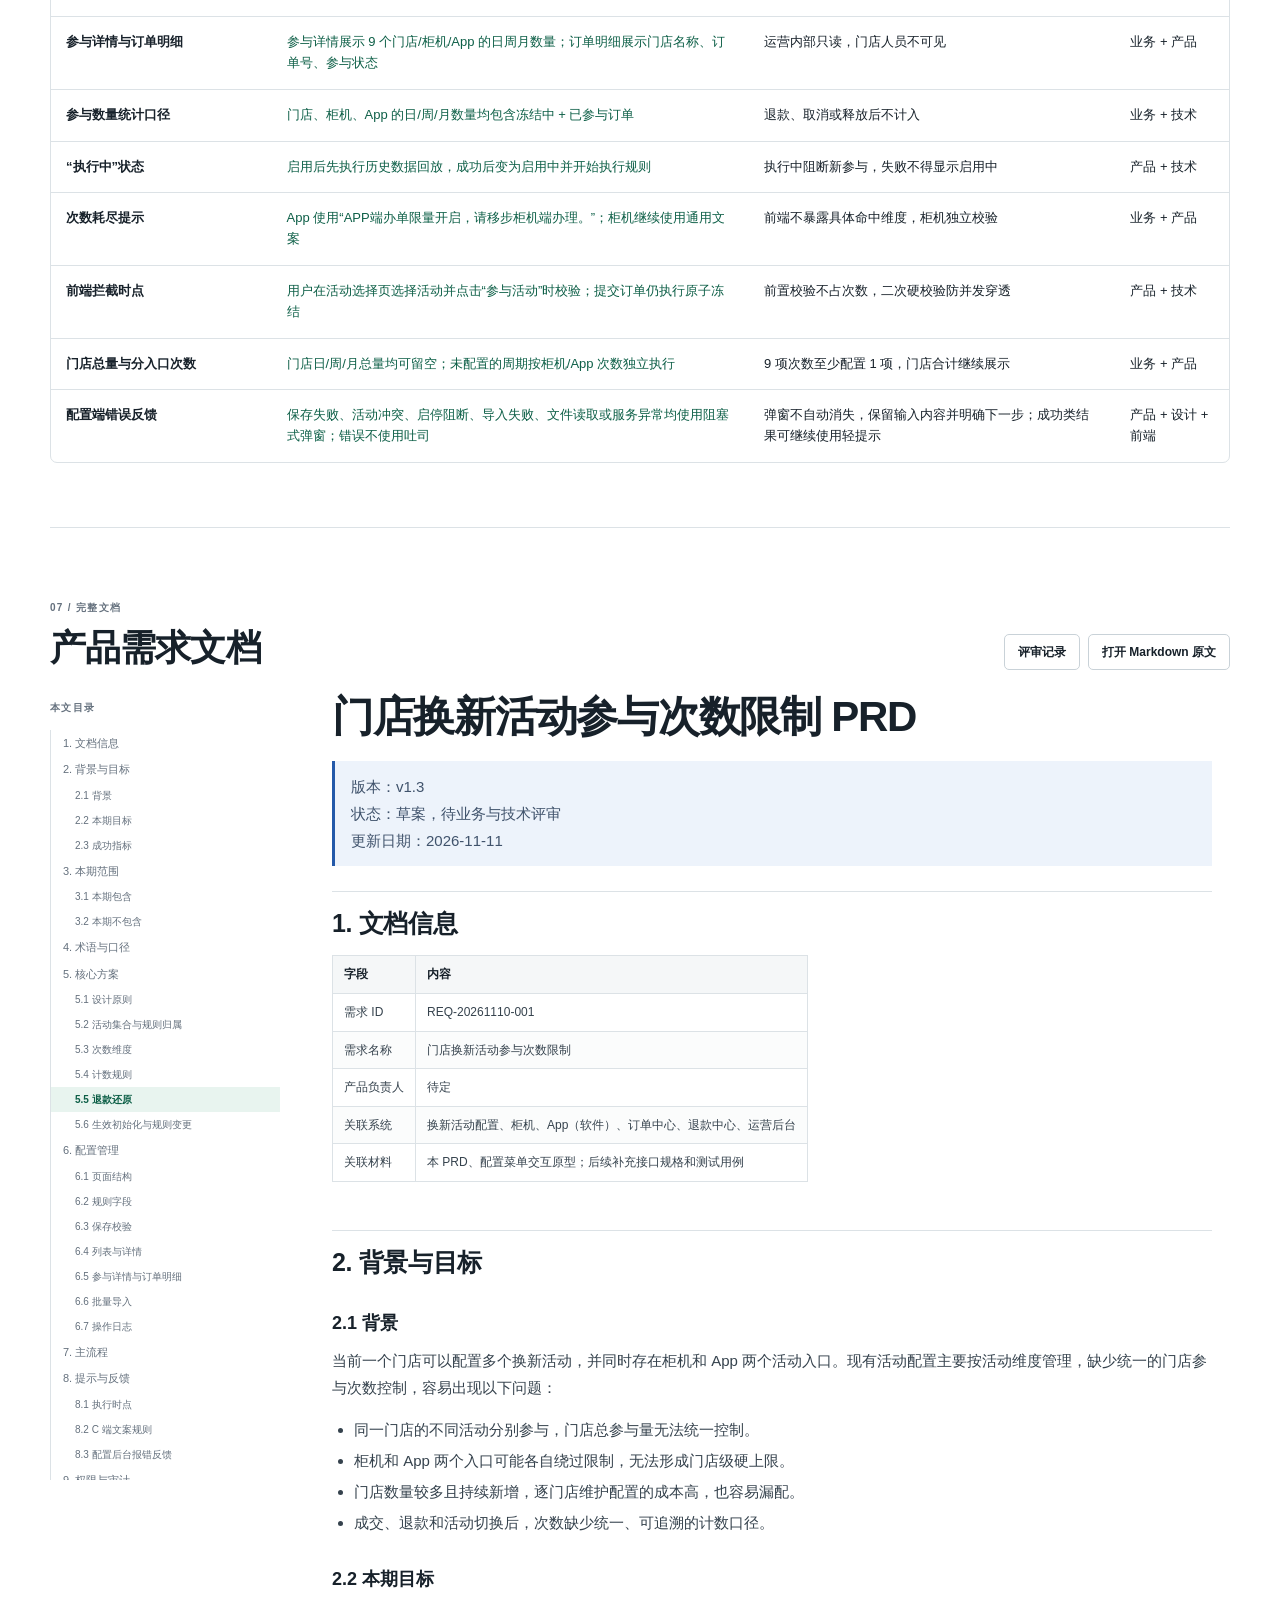
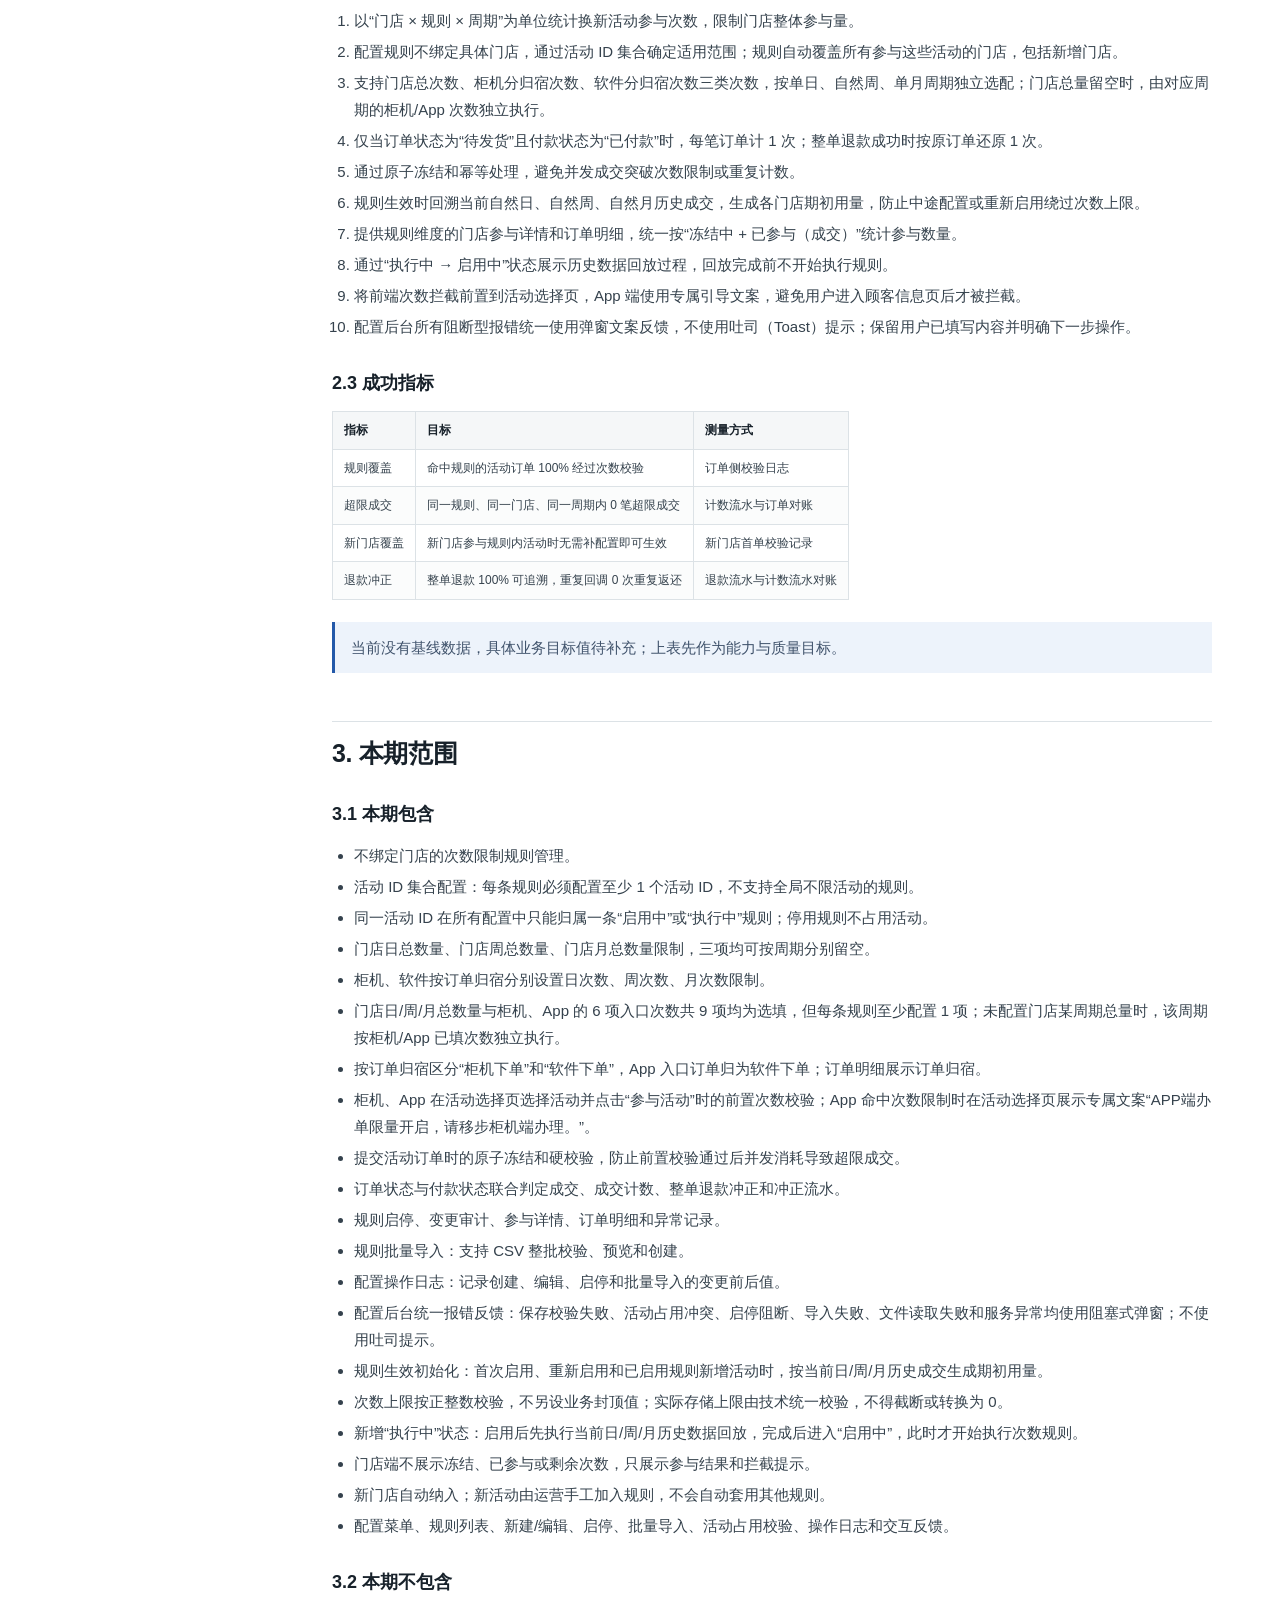
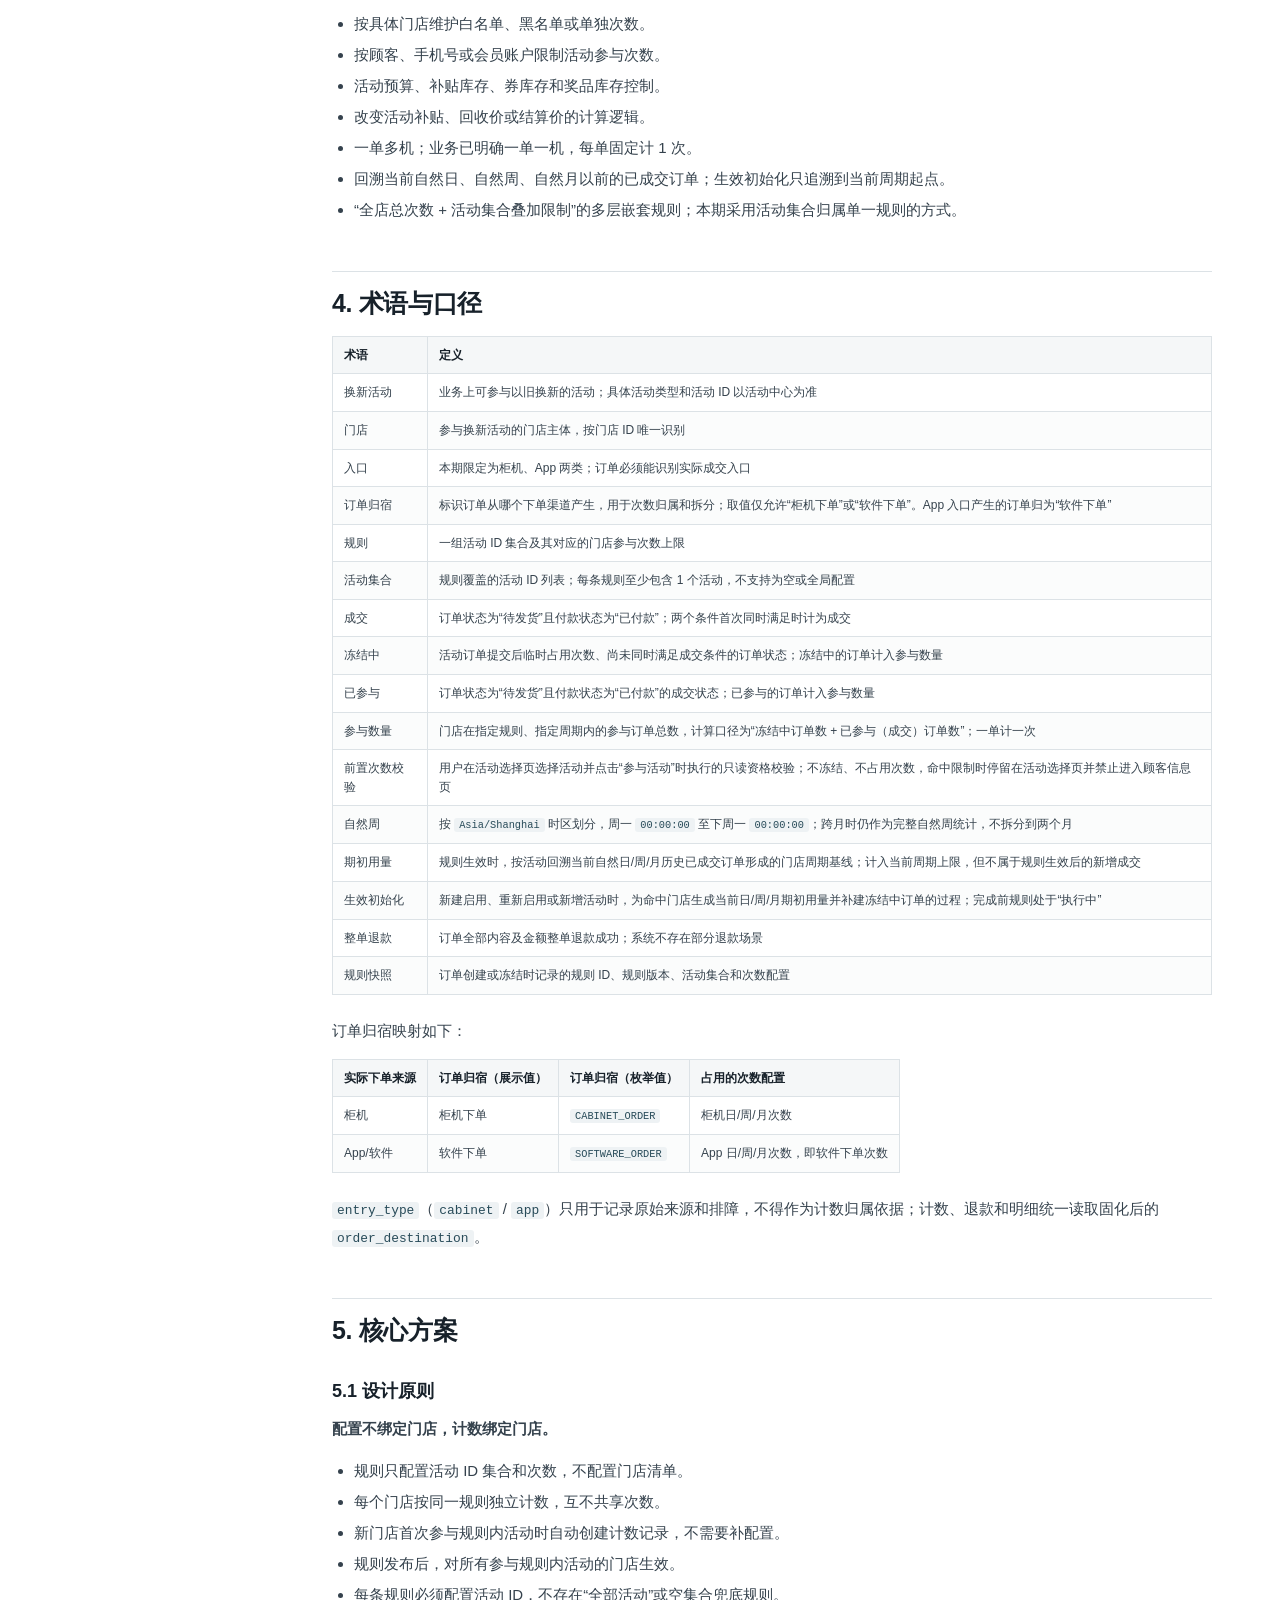
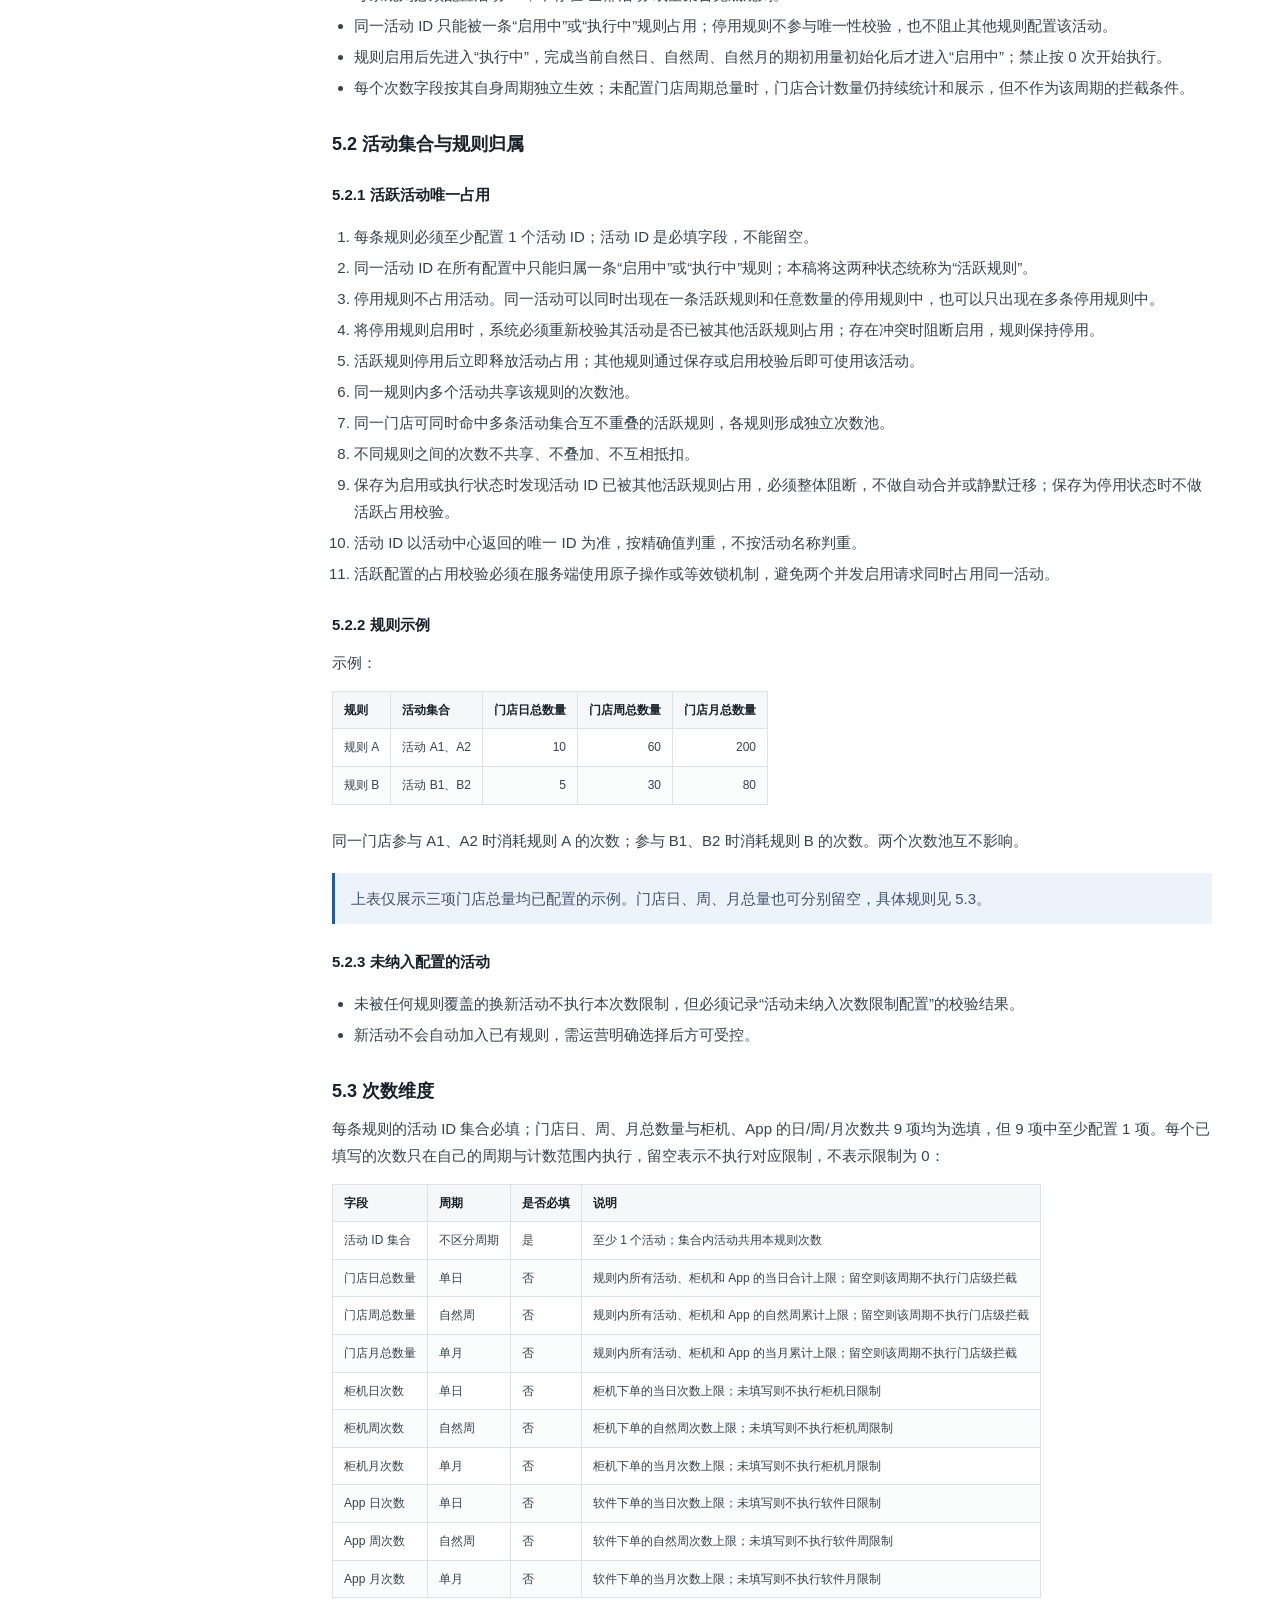
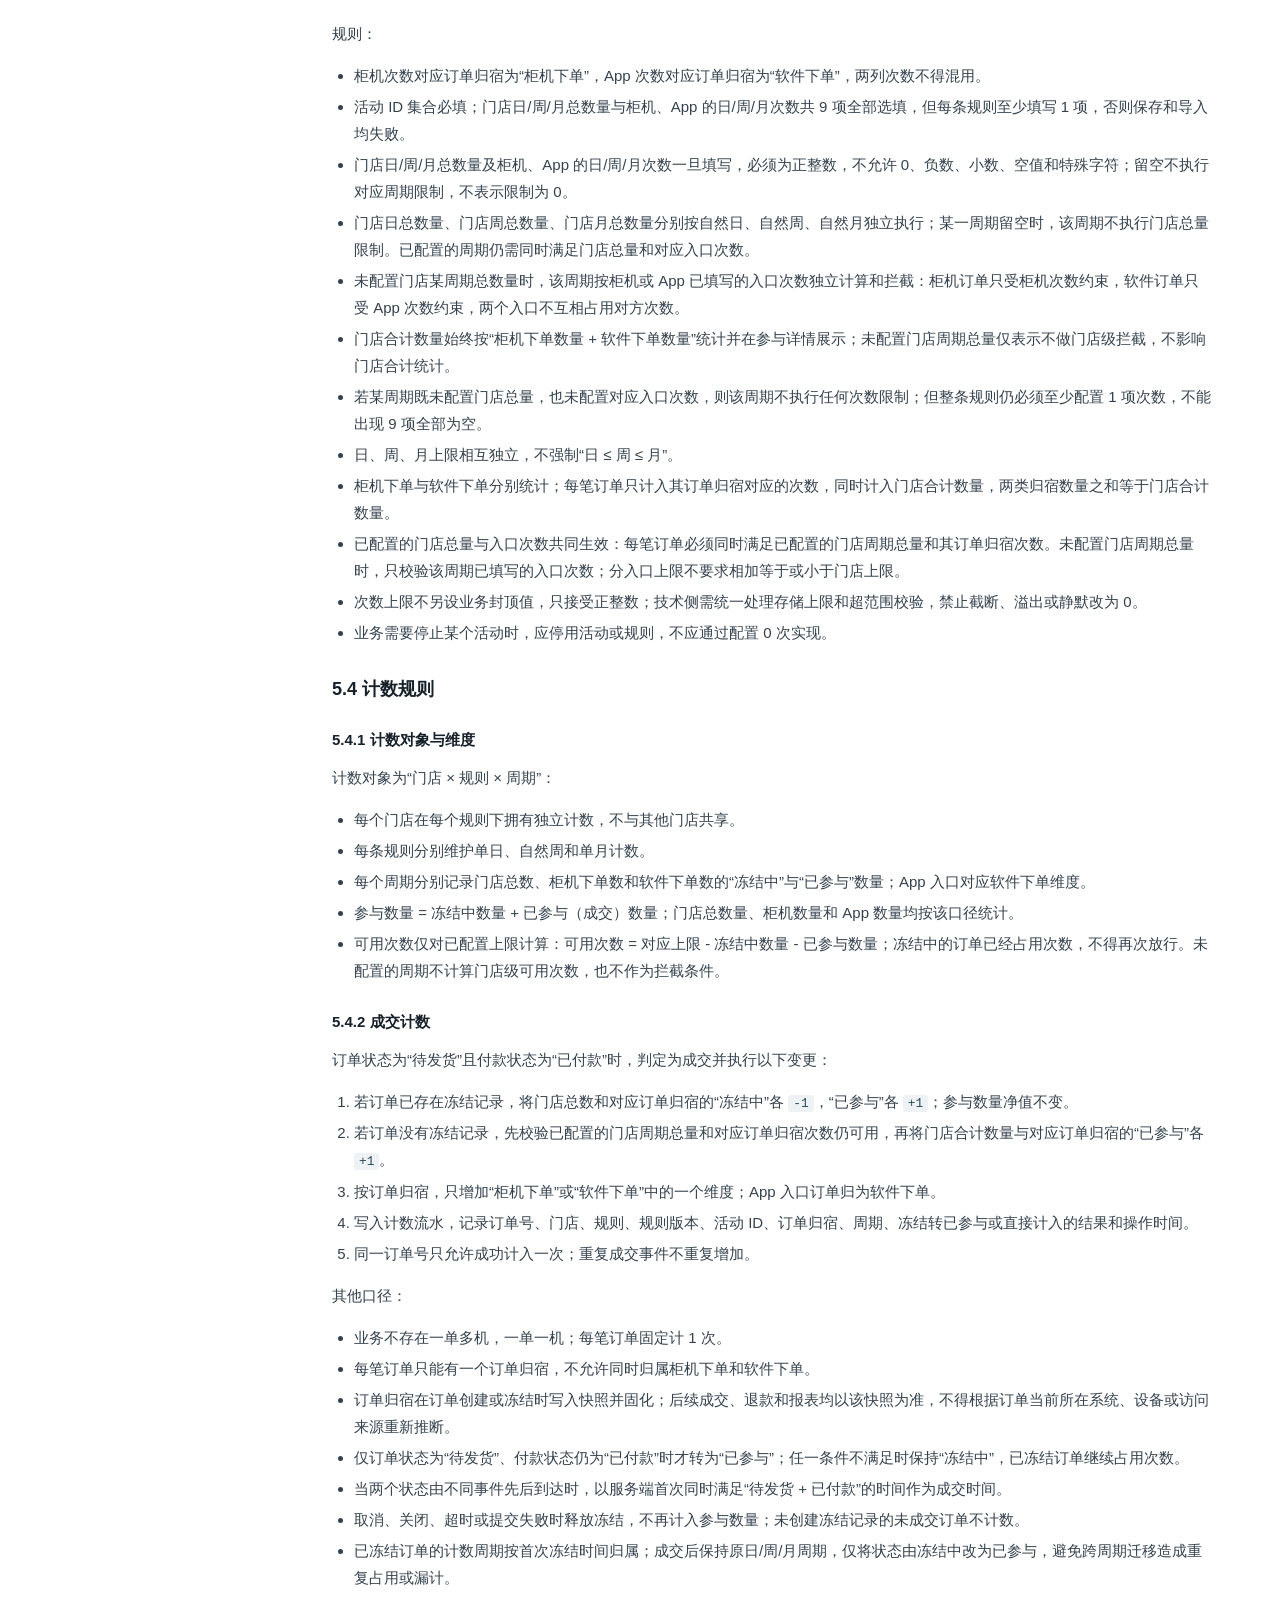
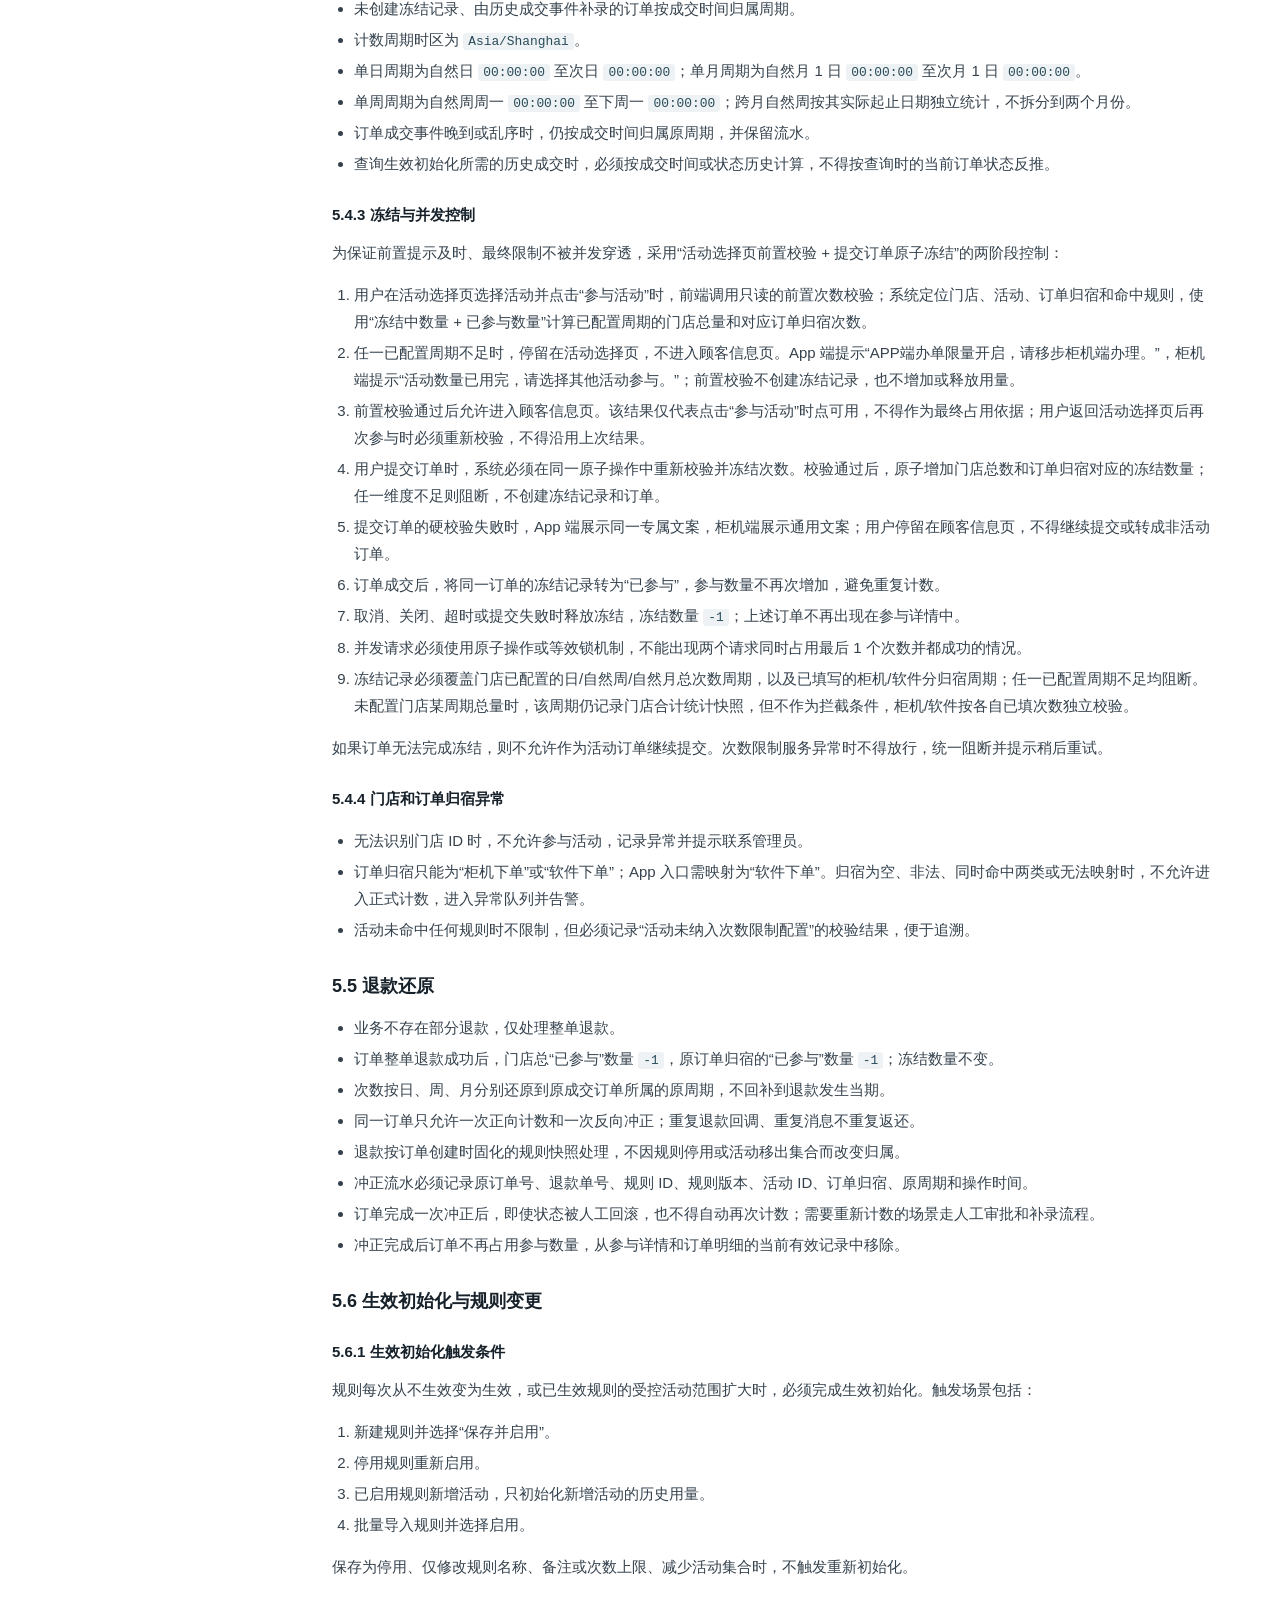
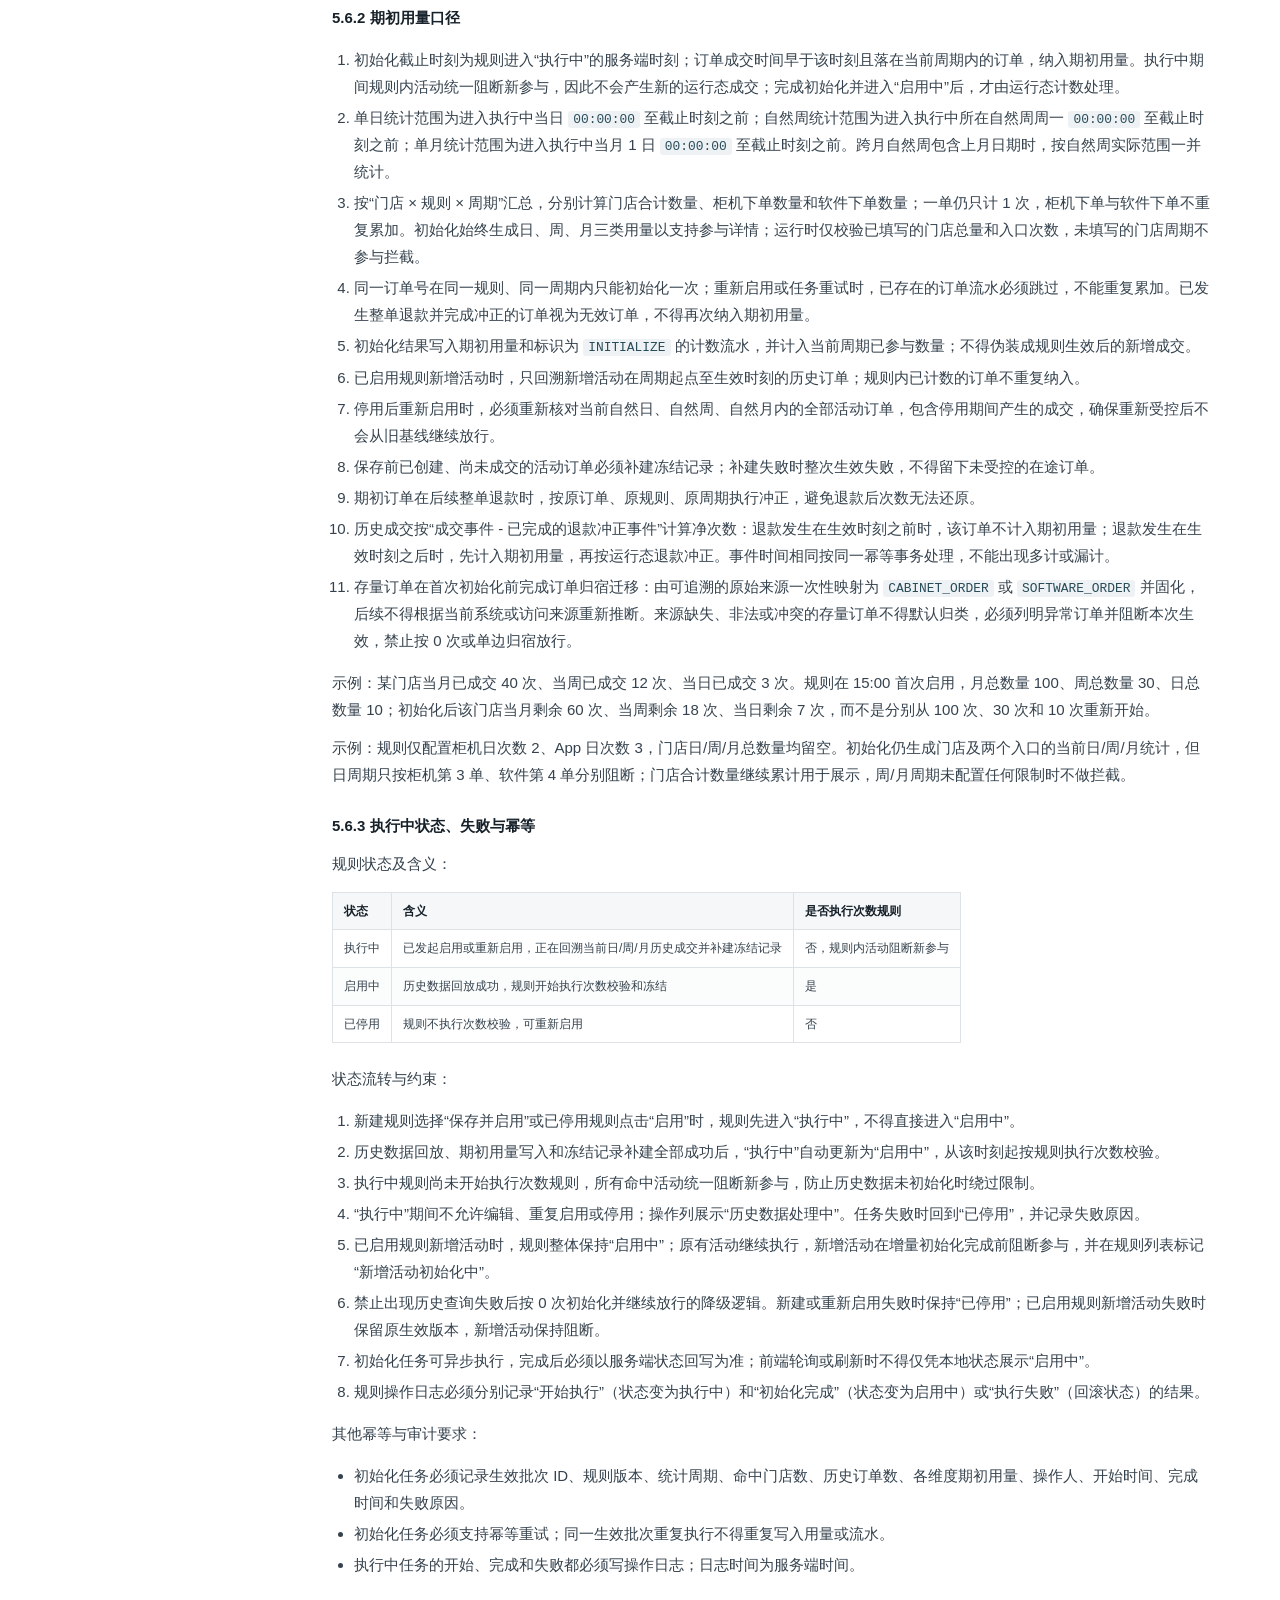
==== commit 031bacb6: "feat: use dialogs for configuration errors" ====
--- a/index.html
+++ b/index.html
@@ -3,12 +3,12 @@
 <head>
   <meta charset="utf-8">
   <meta name="viewport" content="width=device-width, initial-scale=1">
-  <meta name="description" content="门店换新活动参与次数限制 PRD 评审站：日、周、月三周期次数按需配置，柜机/App 入口独立执行，并在活动选择页前置拦截；覆盖 App 专属提示、冻结与已参与计数、执行中初始化、参与详情和订单明细。">
+  <meta name="description" content="门店换新活动参与次数限制 PRD 评审站：日、周、月三周期次数按需配置，柜机/App 入口独立执行，并在活动选择页前置拦截；覆盖 App 专属提示、统一报错弹窗、冻结与已参与计数、执行中初始化、参与详情和订单明细。">
   <title>门店换新活动参与次数限制｜PRD 评审站</title>
   <link rel="icon" href="data:image/svg+xml,%3Csvg xmlns='http://www.w3.org/2000/svg' viewBox='0 0 64 64'%3E%3Crect width='64' height='64' rx='12' fill='%2314785b'/%3E%3Cpath d='M18 20h28v8H18zm0 16h12v8H18zm17 0h11v8H35z' fill='white'/%3E%3C/svg%3E">
   <link rel="stylesheet" href="assets/styles.css?v=20261111-7">
   <script src="assets/marked.min.js?v=20261110-2" defer></script>
-  <script src="assets/app.js?v=20261111-12" defer></script>
+  <script src="assets/app.js?v=20261111-13" defer></script>
 </head>
 <body>
   <a class="skip-link" href="#main-content">跳到主要内容</a>
@@ -36,7 +36,7 @@
   <main id="main-content">
     <section class="hero" id="overview" aria-labelledby="page-title">
       <div class="hero-copy">
-        <div class="eyebrow"><span class="eyebrow-dot"></span>产品需求文档 · 评审版 v1.2</div>
+        <div class="eyebrow"><span class="eyebrow-dot"></span>产品需求文档 · 评审版 v1.3</div>
         <h1 id="page-title">门店换新活动参与次数限制</h1>
         <p class="hero-lead">规则不绑定门店，通过活动 ID 集合匹配活动；运行时按门店独立计数。总次数与柜机/App 次数均按周期选配，并在活动选择页前置拦截；提交订单时继续原子冻结。参与数量统一按“冻结中 + 已参与”计算。</p>
         <div class="hero-meta" aria-label="文档信息">
@@ -260,6 +260,7 @@
             <li><span>10</span>门店端不展示冻结中、已参与或剩余次数</li>
             <li><span>11</span>在活动选择页选择活动时校验；App 次数耗尽提示“APP端办单限量开启，请移步柜机端办理。”</li>
             <li><span>12</span>柜机继续提示“活动数量已用完，请选择其他活动参与”，提交订单仍执行原子冻结</li>
+            <li><span>13</span>配置端阻断型报错统一使用阻塞式弹窗，不使用吐司提示；失败后保留已填内容并定位问题字段</li>
           </ol>
         </aside>
       </div>
@@ -321,6 +322,7 @@
             <tr><td>次数耗尽提示</td><td>App 使用“APP端办单限量开启，请移步柜机端办理。”；柜机继续使用通用文案</td><td>前端不暴露具体命中维度，柜机独立校验</td><td>业务 + 产品</td></tr>
             <tr><td>前端拦截时点</td><td>用户在活动选择页选择活动并点击“参与活动”时校验；提交订单仍执行原子冻结</td><td>前置校验不占次数，二次硬校验防并发穿透</td><td>产品 + 技术</td></tr>
             <tr><td>门店总量与分入口次数</td><td>门店日/周/月总量均可留空；未配置的周期按柜机/App 次数独立执行</td><td>9 项次数至少配置 1 项，门店合计继续展示</td><td>业务 + 产品</td></tr>
+            <tr><td>配置端错误反馈</td><td>保存失败、活动冲突、启停阻断、导入失败、文件读取或服务异常均使用阻塞式弹窗；错误不使用吐司</td><td>弹窗不自动消失，保留输入内容并明确下一步；成功类结果可继续使用轻提示</td><td>产品 + 设计 + 前端</td></tr>
           </tbody>
         </table>
       </div>
@@ -350,7 +352,7 @@
   </main>
 
   <footer class="footer">
-    <div><strong>门店换新活动参与次数限制</strong><span>REQ-20261110-001 · PRD v1.2 · 草案</span></div>
+    <div><strong>门店换新活动参与次数限制</strong><span>REQ-20261110-001 · PRD v1.3 · 草案</span></div>
     <p>本页为静态评审站，不连接真实活动、订单或退款系统；示例数据仅用于规则说明。<a href="review-record.md">评审与发布记录</a></p>
   </footer>
 
